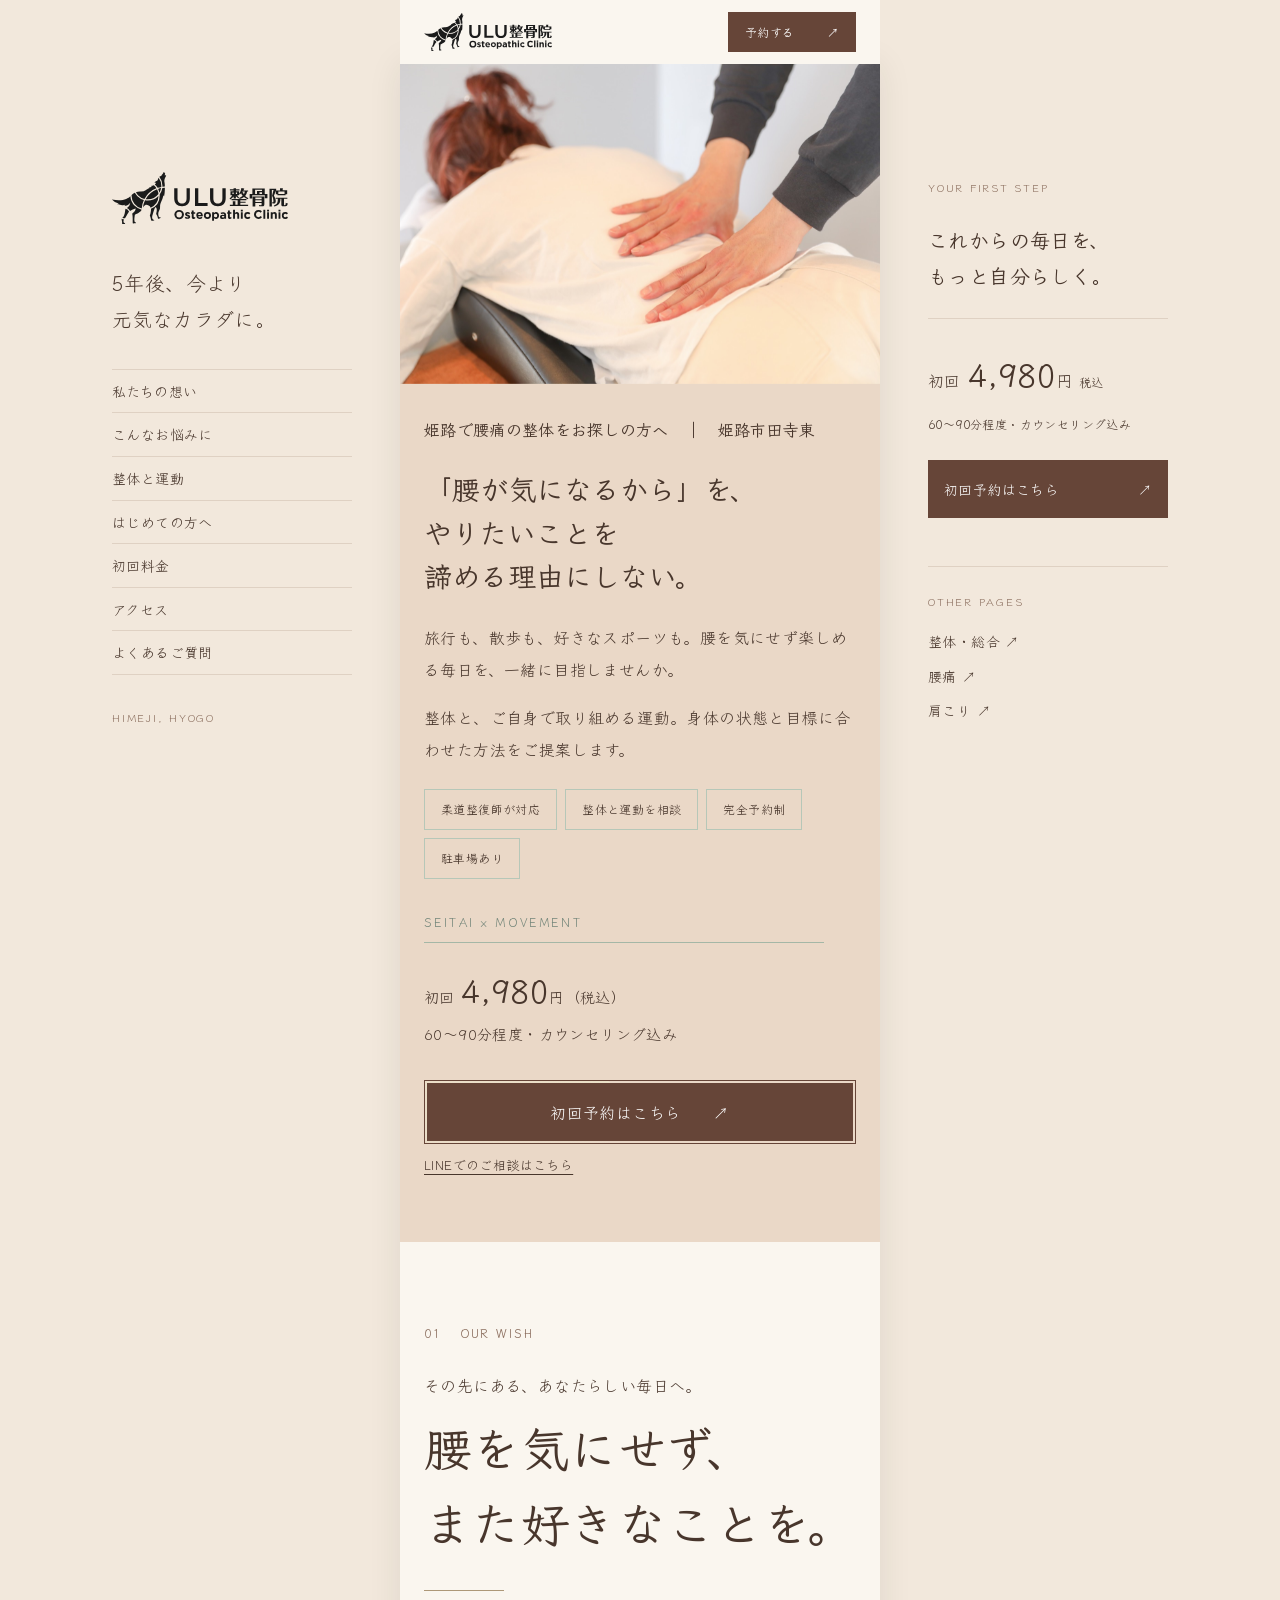
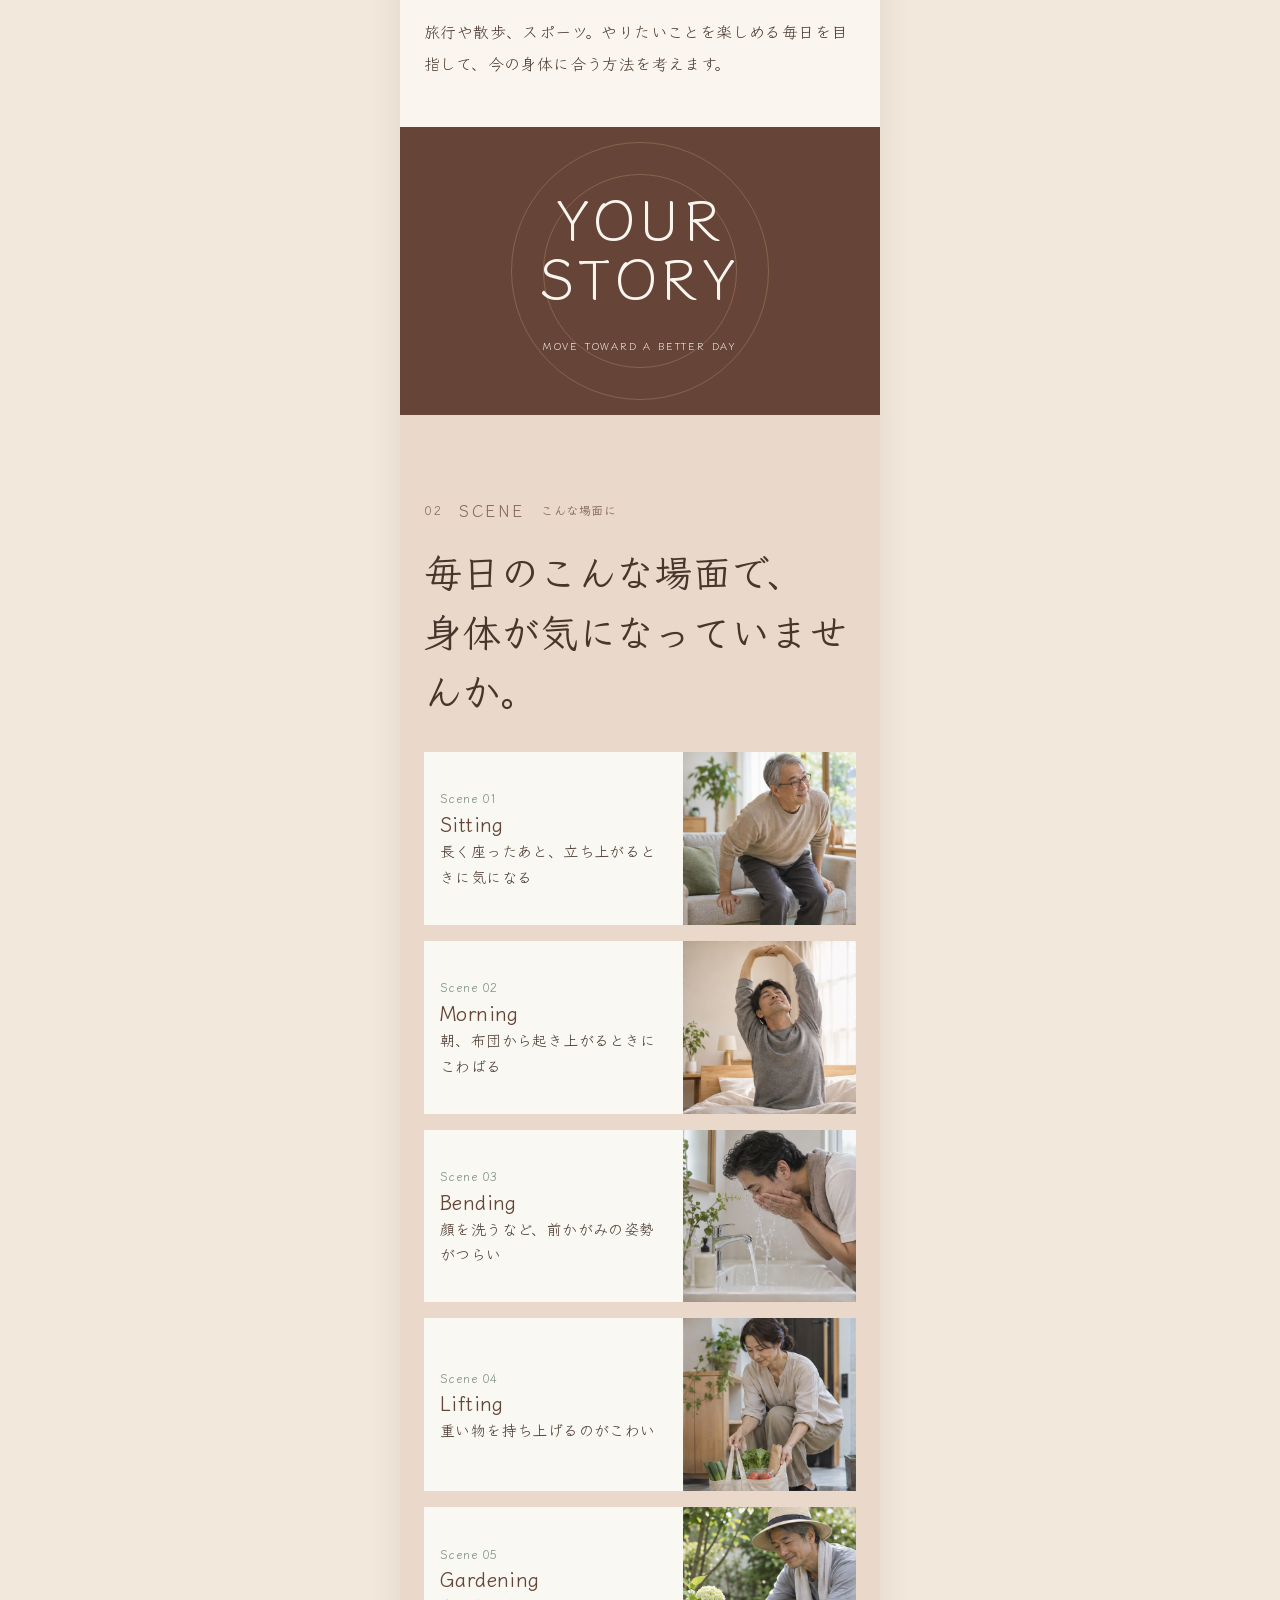
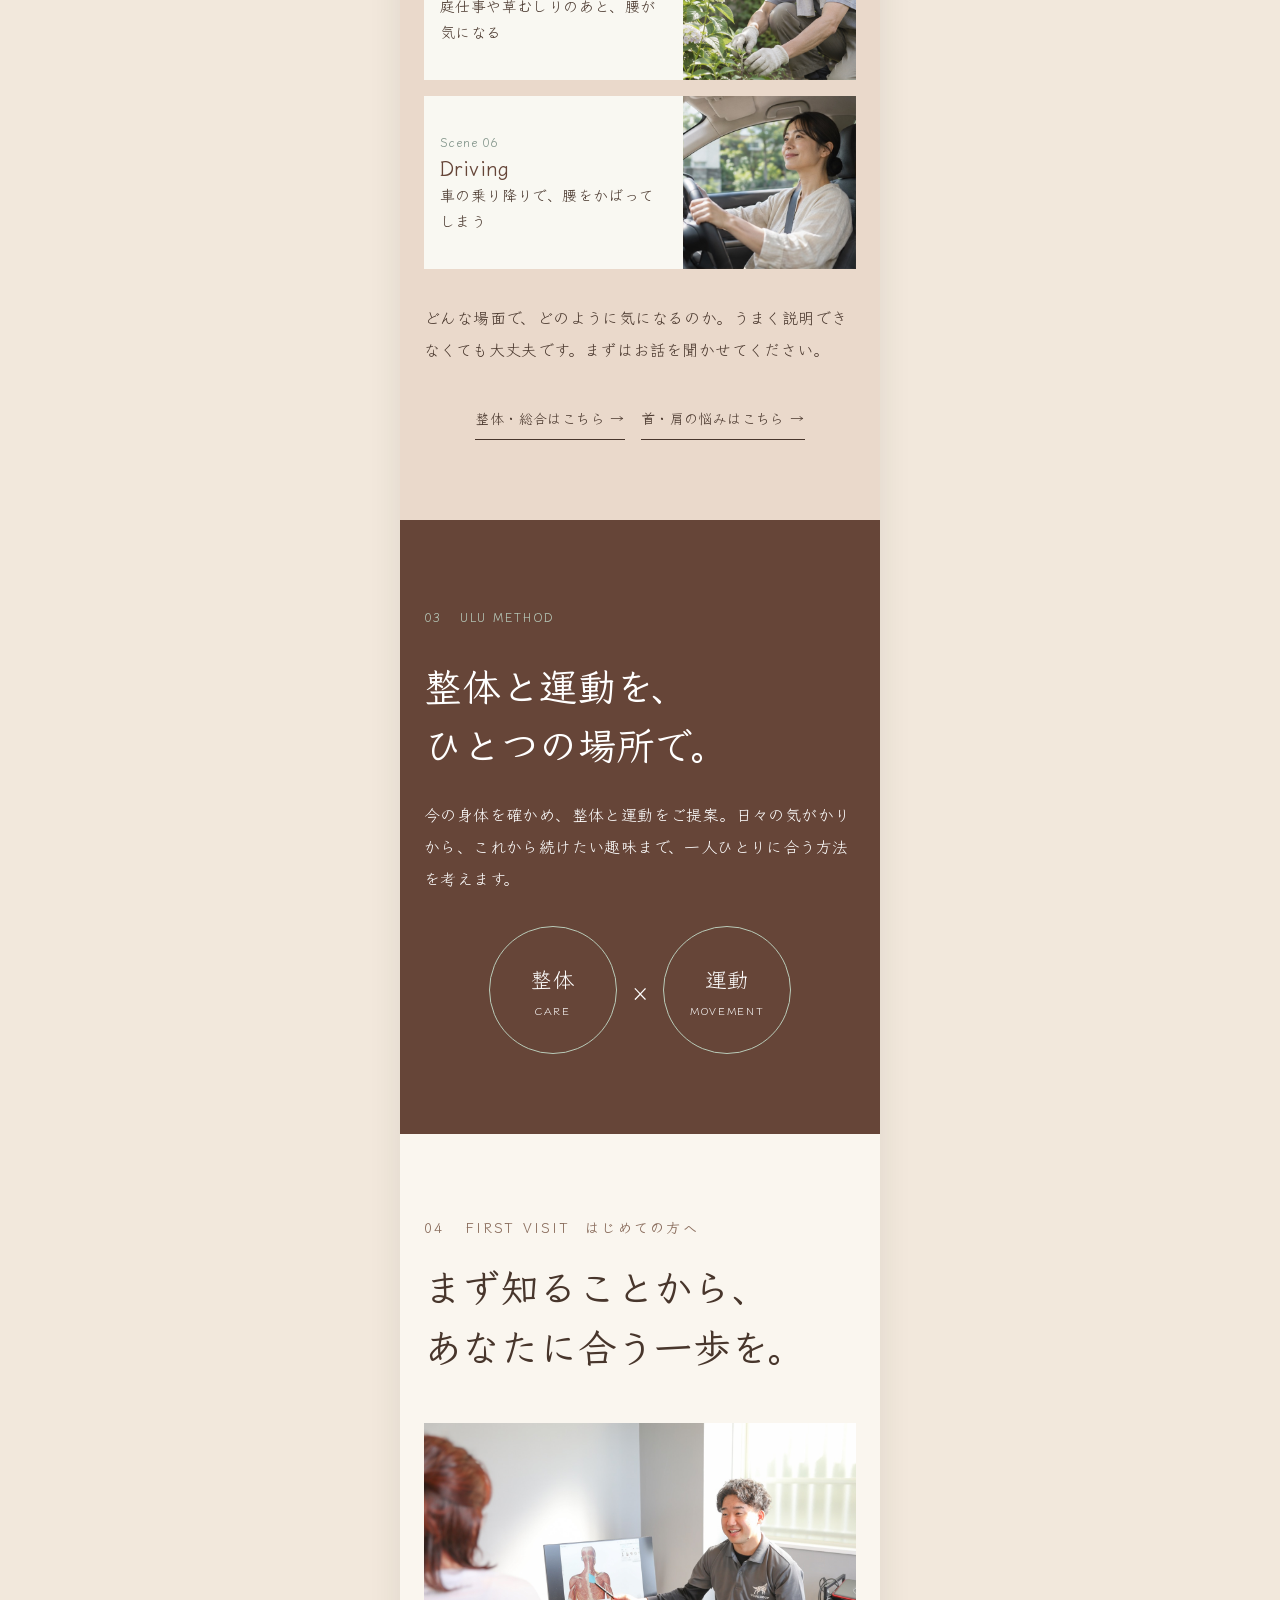
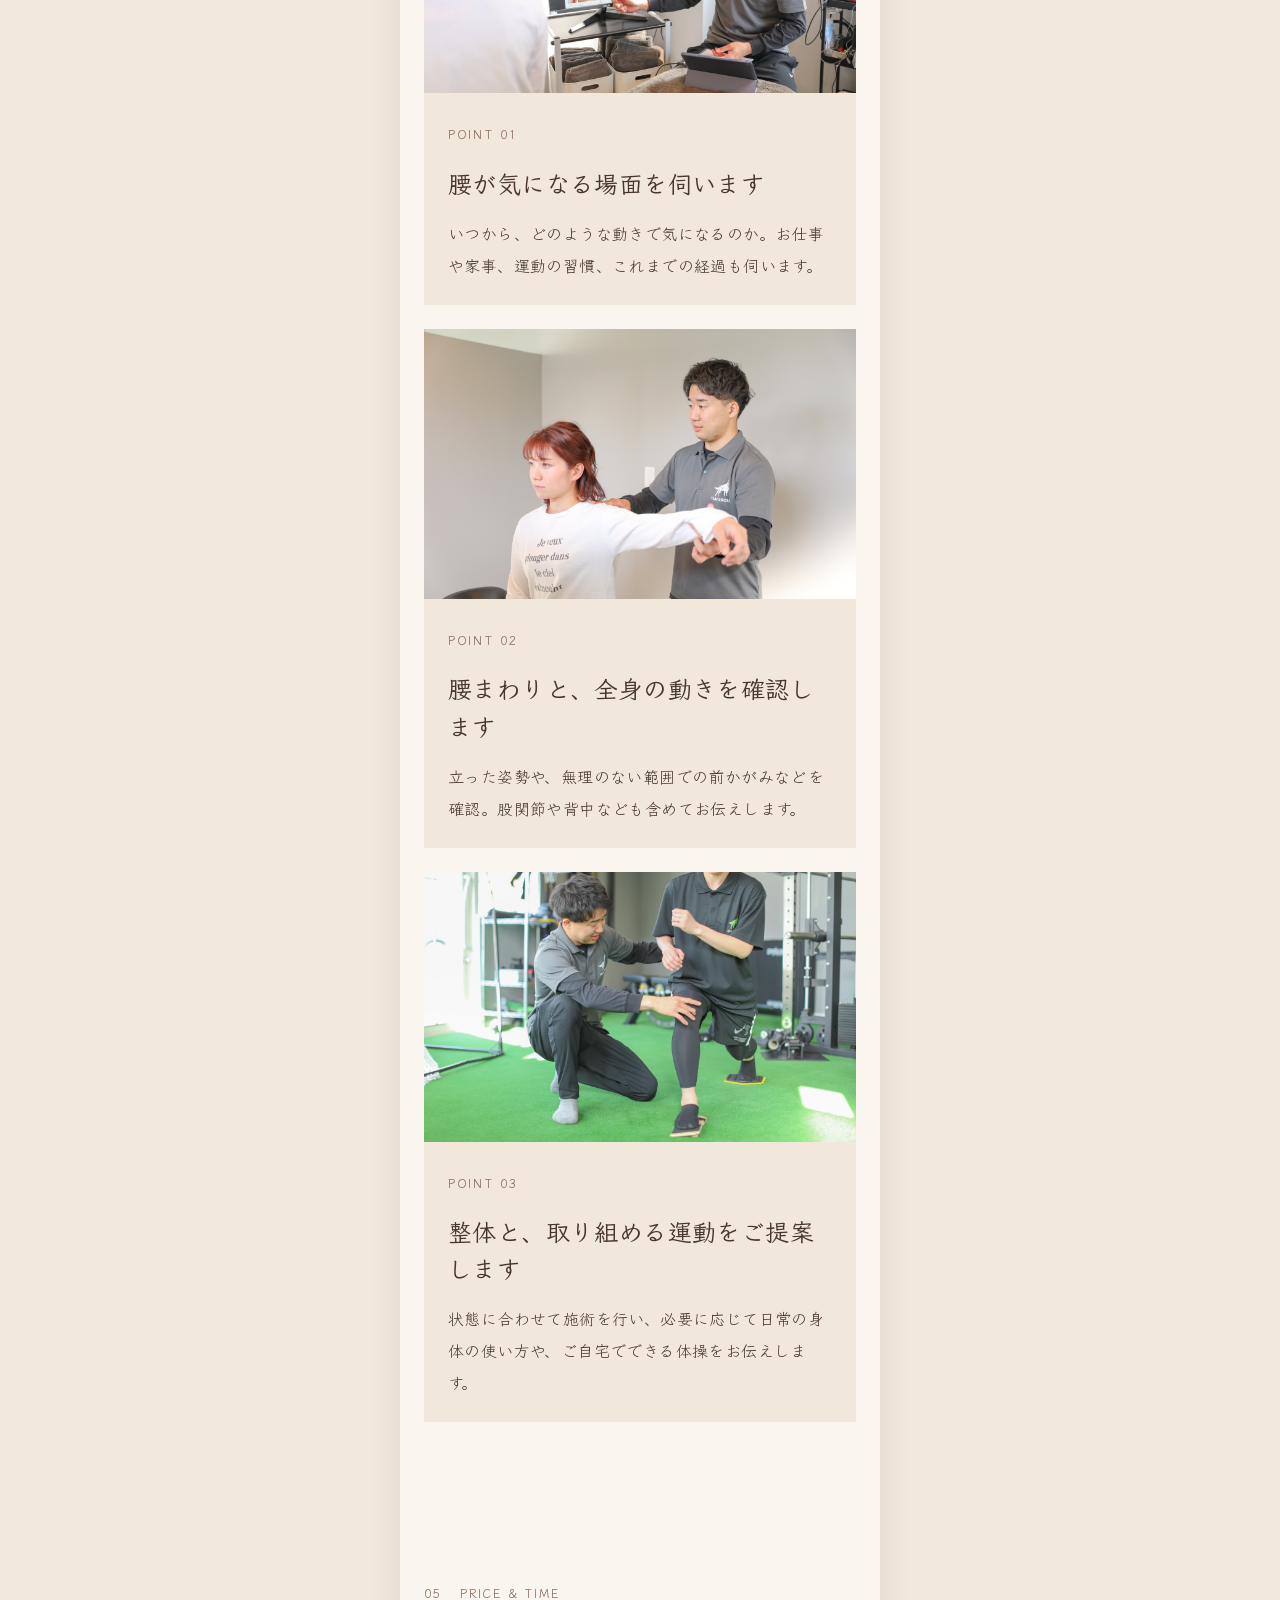
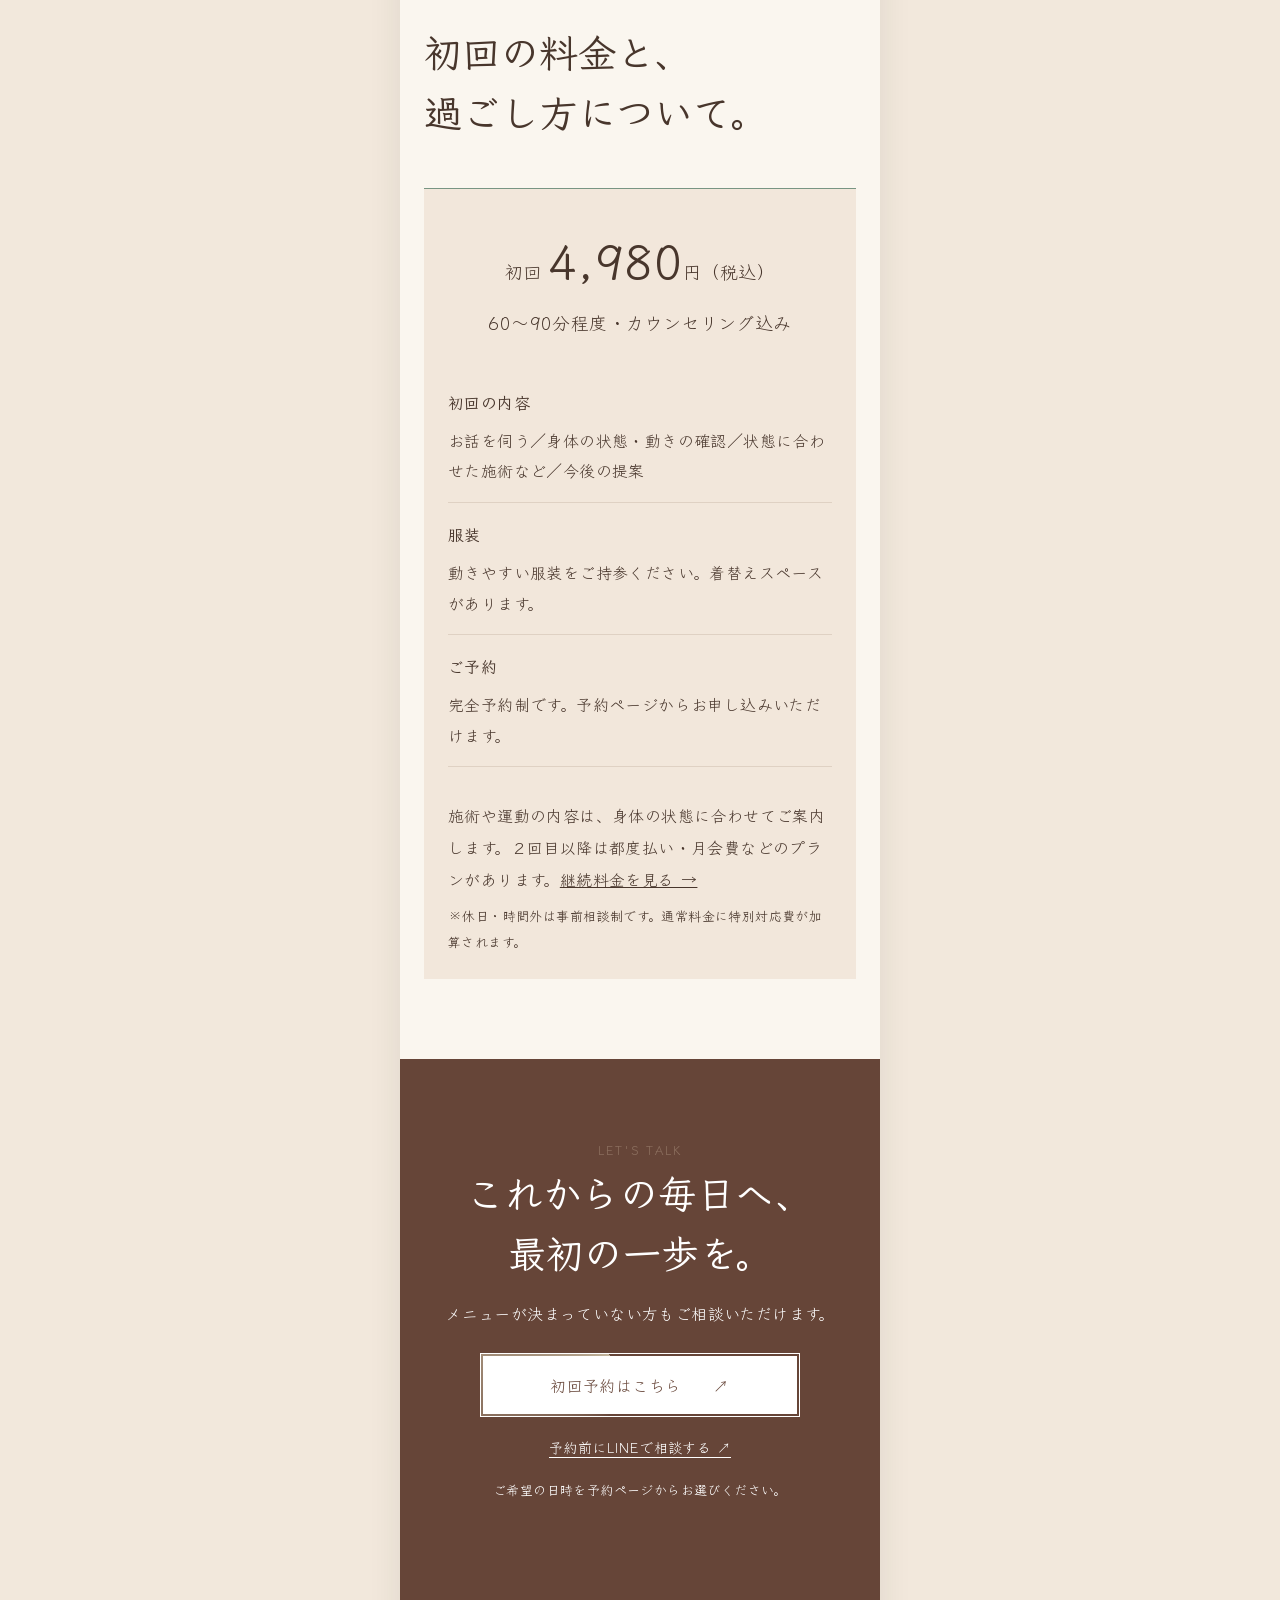
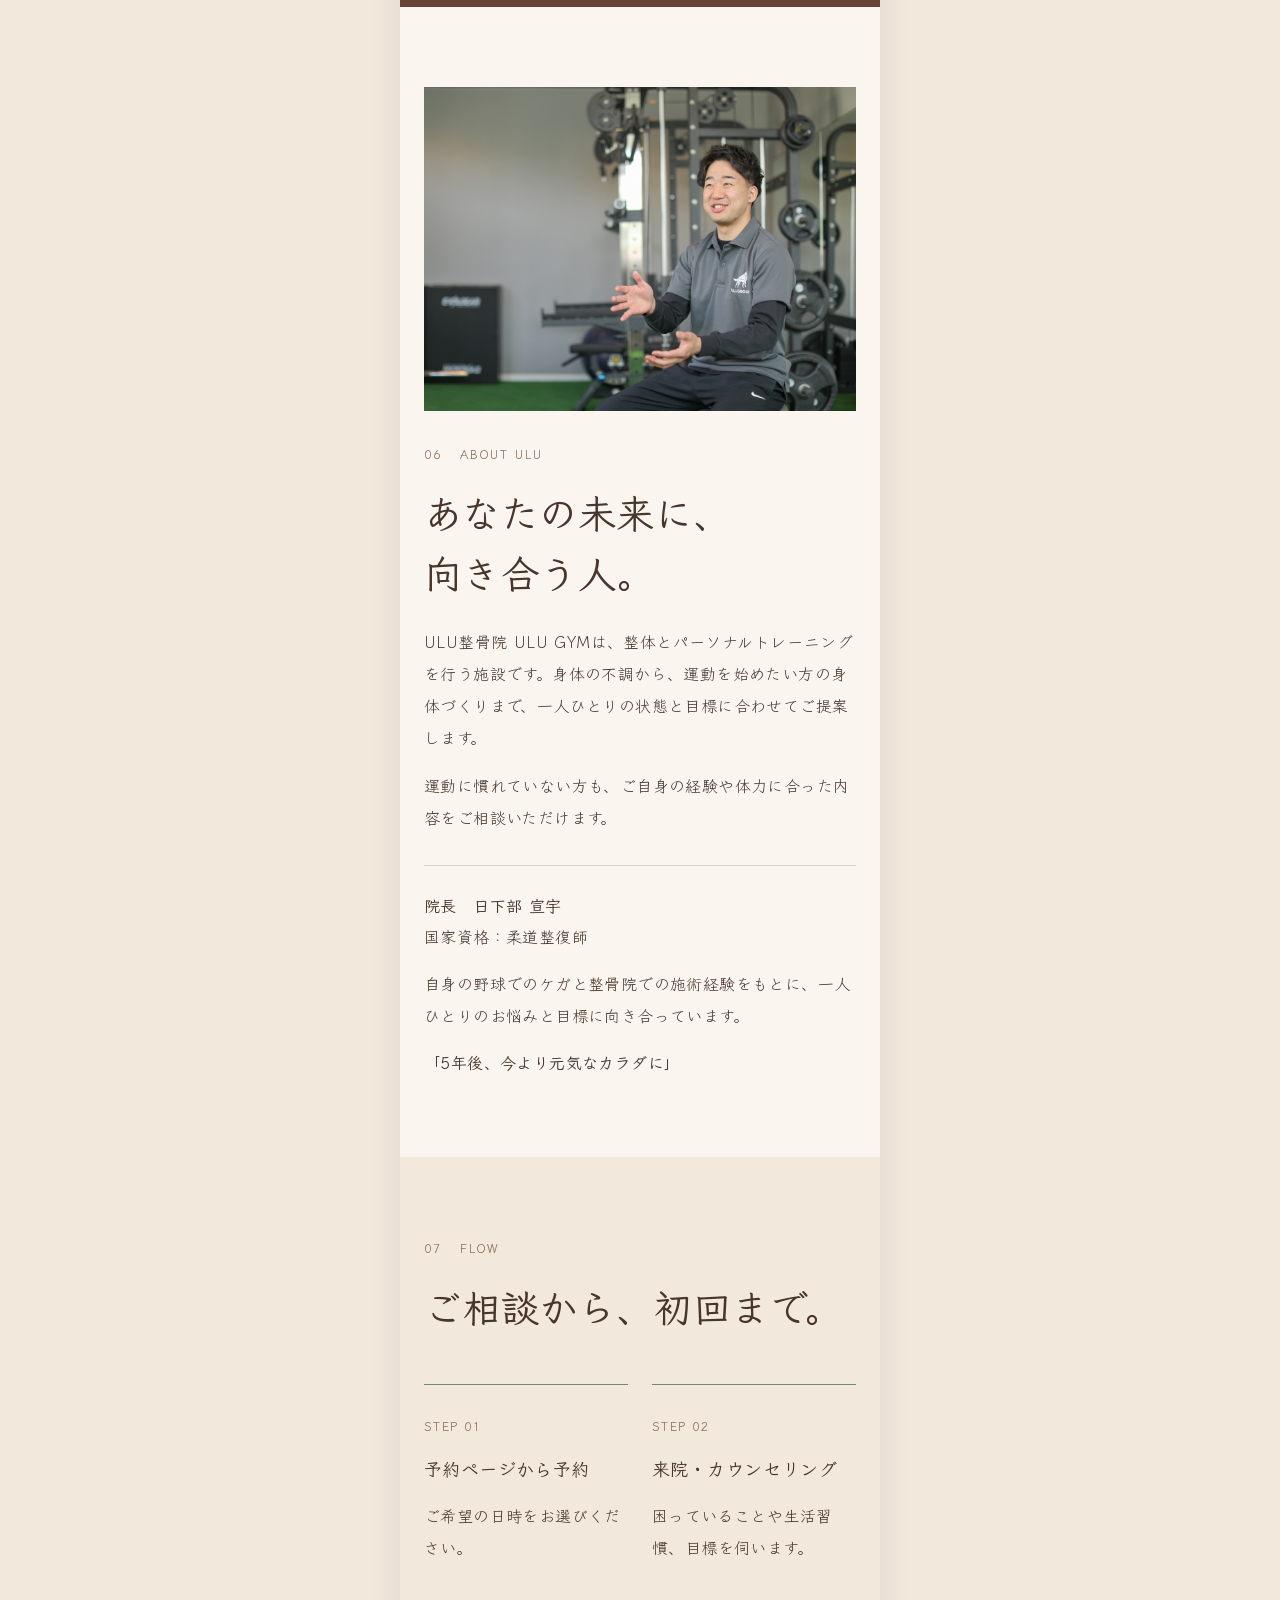
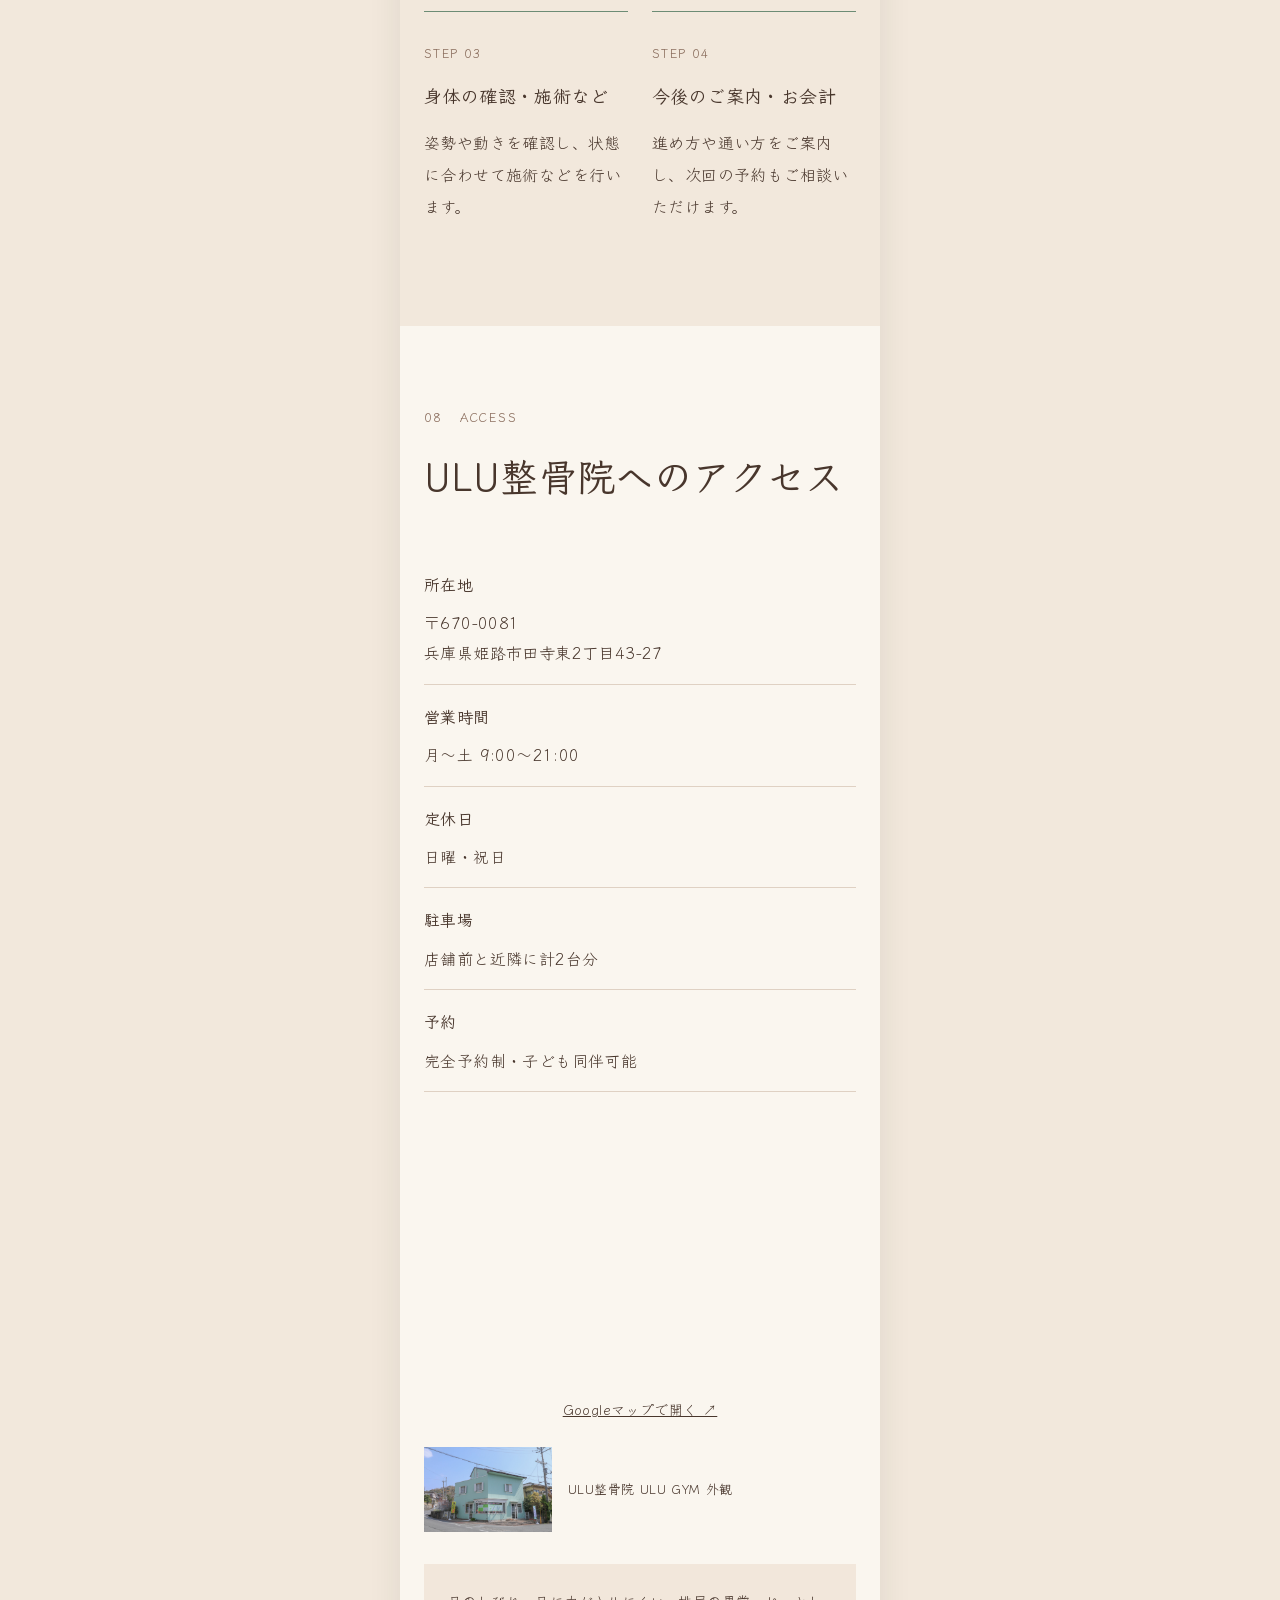
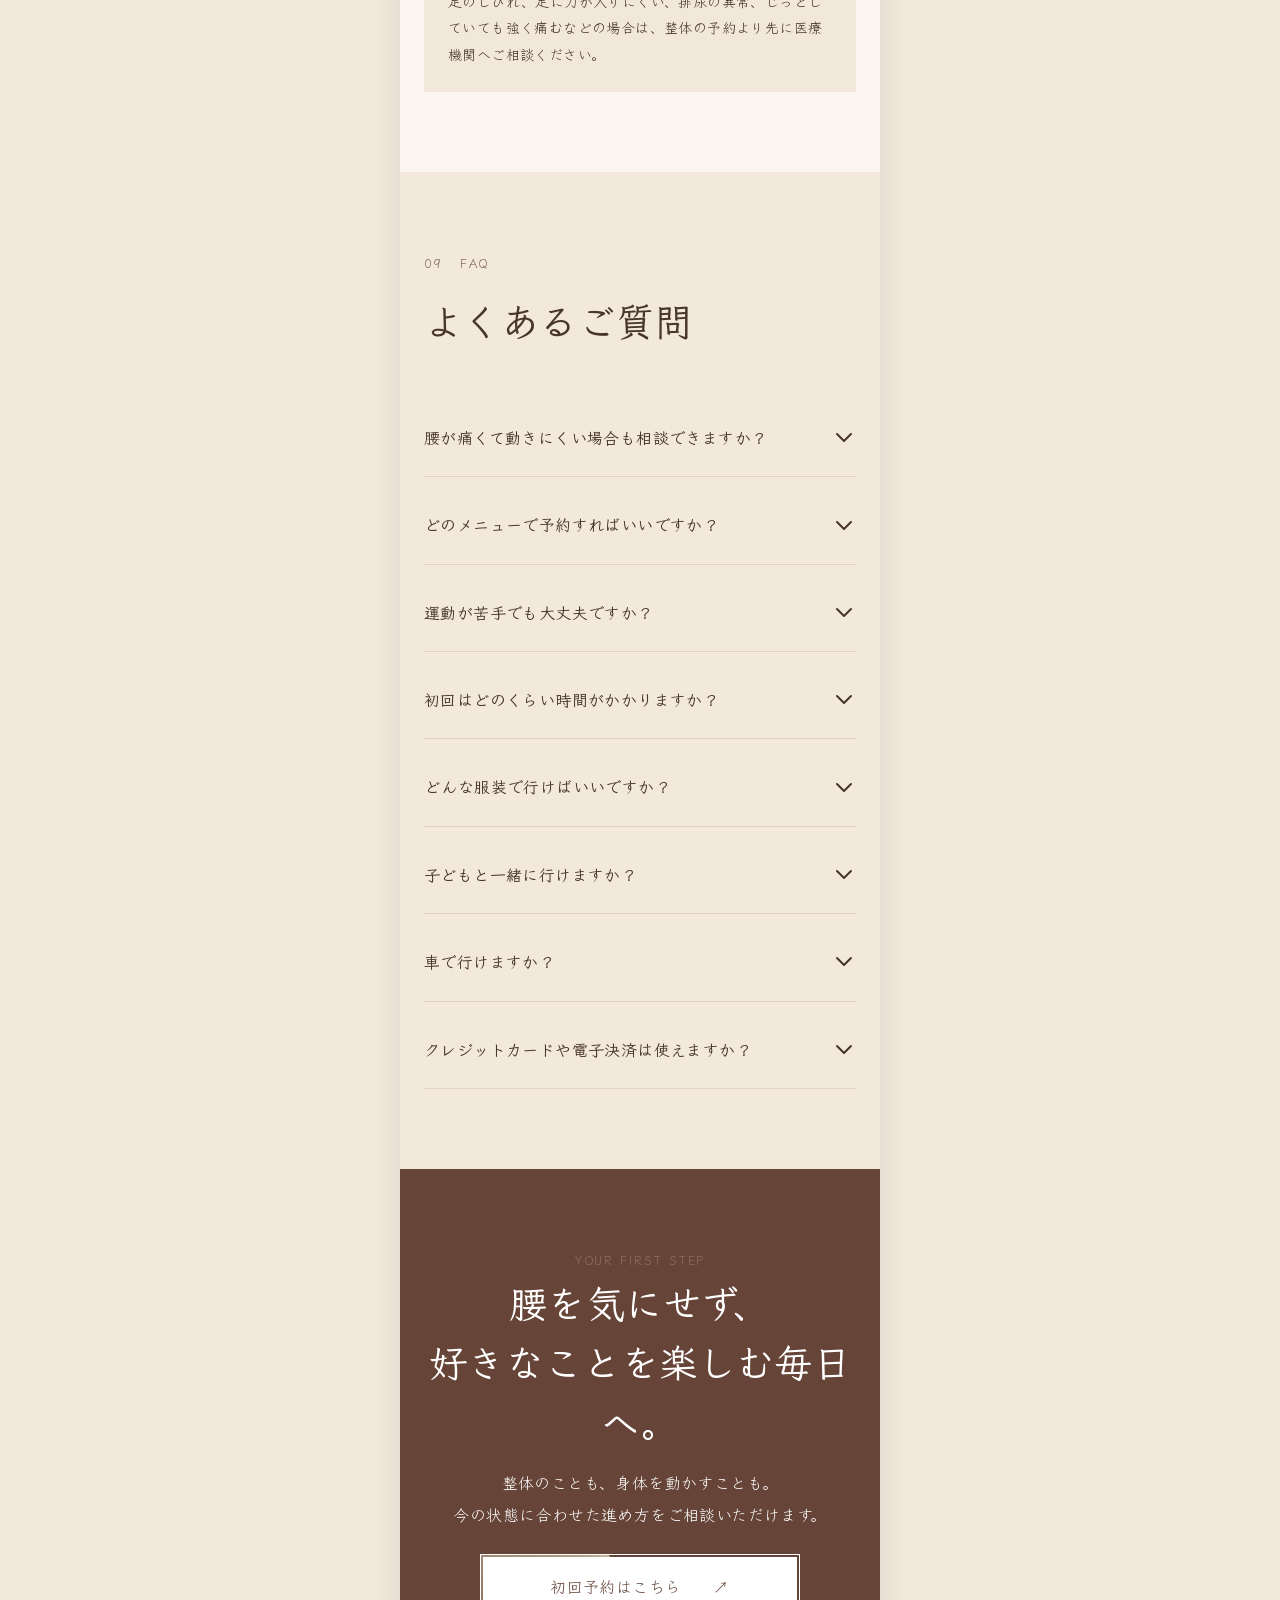
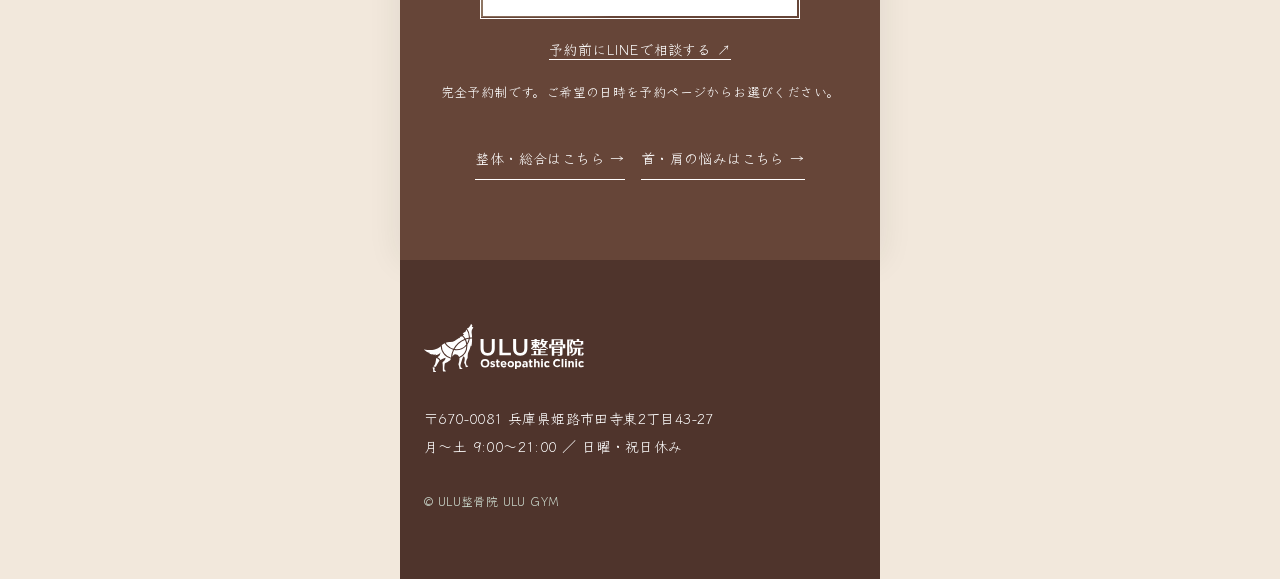
==== back.html @ 6435e036 "Prepare measurement staging" ====
<!doctype html><html lang="ja"><head><meta charset="utf-8"><meta name="viewport" content="width=device-width,initial-scale=1"><meta name="description" content="姫路で腰痛の整体をお探しの方へ。ULU整骨院は身体の状態を確認し、整体と運動で好きなことを楽しめる毎日を目指します。"><title>姫路で腰痛の整体をお探しの方へ｜ULU整骨院</title><link rel="stylesheet" href="style.css?v=11"><script defer src="motion.js?v=1"></script><script>(function(w,d,s,l,i){w[l]=w[l]||[];w[l].push({'gtm.start':new Date().getTime(),event:'gtm.js'});var f=d.getElementsByTagName(s)[0],j=d.createElement(s),dl=l!='dataLayer'?'&l='+l:'';j.async=true;j.src='https://www.googletagmanager.com/gtm.js?id='+i+dl;f.parentNode.insertBefore(j,f);})(window,document,'script','dataLayer','GTM-WN6FW2GV');</script><script defer src="tracking.js?v=1"></script></head><body data-theme="back"><noscript><iframe src="https://www.googletagmanager.com/ns.html?id=GTM-WN6FW2GV" height="0" width="0" style="display:none;visibility:hidden" title="Google Tag Manager"></iframe></noscript><header><a class="logo" href="index.html" aria-label="ULU整骨院 トップ"><img src="assets/ulu-clinic-logo-black.svg" alt="" width="136" height="40"></a><span>姫路市田寺東・完全予約制</span><a class="head-cta" href="https://appointment-system.net/book?src=lp_youtu">予約する <b>↗</b></a></header><main id="app"><section id="top" class="hero"><div class="wrap hero-grid"><div class="hero-copy"><div class="eyebrow">姫路で腰痛の整体をお探しの方へ　｜　姫路市田寺東</div><h1>「腰が気になるから」を、<br>やりたいことを<br>諦める理由にしない。</h1><p>旅行も、散歩も、好きなスポーツも。腰を気にせず楽しめる毎日を、一緒に目指しませんか。</p><p>整体と、ご自身で取り組める運動。身体の状態と目標に合わせた方法をご提案します。</p><div class="tags"><span>柔道整復師が対応</span><span>整体と運動を相談</span><span>完全予約制</span><span>駐車場あり</span></div><div class="hero-kicker">SEITAI <span>×</span> MOVEMENT</div><div class="price-inline">初回 <strong>4,980</strong>円（税込）<br>60〜90分程度・カウンセリング込み</div><a class="button shimmer-button" href="https://appointment-system.net/book?src=lp_youtu"><span class="shimmer-spark" aria-hidden="true"><span class="shimmer-spin"></span></span><span class="shimmer-label">初回予約はこちら <span>↗</span></span></a><p class="note"><a href="https://lin.ee/pum599o">LINEでのご相談はこちら</a></p></div><div class="hero-photo"><img src="assets/back-care.jpg" alt="腰まわりの施術風景"></div></div></section><section id="vision" class="story-intro"><div class="wrap story-wrap"><div class="story-content"><div class="story-label">01 &nbsp; OUR WISH</div><p class="story-overline">その先にある、あなたらしい毎日へ。</p><h2>腰を気にせず、<br>また好きなことを。</h2><div class="story-line"></div><p>旅行や散歩、スポーツ。やりたいことを楽しめる毎日を目指して、今の身体に合う方法を考えます。</p></div><div class="story-image" aria-hidden="true"><span>YOUR<br>STORY</span><small>MOVE TOWARD A BETTER DAY</small></div></div></section><section id="scenes" class="section scene-section"><div class="wrap"><div class="section-head"><div class="en scene-heading"><small>02</small> SCENE <span>こんな場面に</span></div><h2>毎日のこんな場面で、<br>身体が気になっていませんか。</h2></div><div class="scenes"><div class="scene"><div class="scene-copy"><b>Scene 01</b><span class="scene-name">Sitting</span><p>長く座ったあと、立ち上がるときに気になる</p></div><div class="scene-photo" aria-hidden="true" style="background-image:url(assets/life-scenes.jpg);background-position:100% 0%"></div></div><div class="scene"><div class="scene-copy"><b>Scene 02</b><span class="scene-name">Morning</span><p>朝、布団から起き上がるときにこわばる</p></div><div class="scene-photo" aria-hidden="true" style="background-image:url(assets/life-scenes.jpg);background-position:50% 100%"></div></div><div class="scene"><div class="scene-copy"><b>Scene 03</b><span class="scene-name">Bending</span><p>顔を洗うなど、前かがみの姿勢がつらい</p></div><div class="scene-photo" aria-hidden="true" style="background-image:url(assets/scene-grid-a.png);background-position:0% 0%"></div></div><div class="scene"><div class="scene-copy"><b>Scene 04</b><span class="scene-name">Lifting</span><p>重い物を持ち上げるのがこわい</p></div><div class="scene-photo" aria-hidden="true" style="background-image:url(assets/scene-grid-a.png);background-position:50% 0%"></div></div><div class="scene"><div class="scene-copy"><b>Scene 05</b><span class="scene-name">Gardening</span><p>庭仕事や草むしりのあと、腰が気になる</p></div><div class="scene-photo" aria-hidden="true" style="background-image:url(assets/scene-grid-a.png);background-position:100% 0%"></div></div><div class="scene"><div class="scene-copy"><b>Scene 06</b><span class="scene-name">Driving</span><p>車の乗り降りで、腰をかばってしまう</p></div><div class="scene-photo" aria-hidden="true" style="background-image:url(assets/life-scenes.jpg);background-position:50% 0%"></div></div></div><p class="after">どんな場面で、どのように気になるのか。うまく説明できなくても大丈夫です。まずはお話を聞かせてください。</p><div class="links"><a href="index.html">整体・総合はこちら →</a><a href="shoulder.html">首・肩の悩みはこちら →</a></div></div></section><section id="method" class="feature-section"><div class="wrap feature-wrap"><div><span class="feature-label">03 &nbsp; ULU METHOD</span><h2>整体と運動を、<br>ひとつの場所で。</h2><p>今の身体を確かめ、整体と運動をご提案。日々の気がかりから、これから続けたい趣味まで、一人ひとりに合う方法を考えます。</p></div><div class="feature-pair"><span>整体<small>CARE</small></span><b>×</b><span>運動<small>MOVEMENT</small></span></div></div></section><section id="first-visit" class="section soft first-section"><div class="wrap"><div class="section-head"><div class="en point-heading">04 &nbsp; FIRST VISIT <span>はじめての方へ</span></div><h2>まず知ることから、<br>あなたに合う一歩を。</h2></div><div class="points"><div class="point"><img src="assets/consultation.jpg" alt="身体についてお話を伺う様子" loading="lazy"><div class="point-copy"><strong>POINT 01</strong><h3>腰が気になる場面を伺います</h3><p>いつから、どのような動きで気になるのか。お仕事や家事、運動の習慣、これまでの経過も伺います。</p></div></div><div class="point"><img src="assets/shoulder-check.jpg" alt="身体の動きを確認する様子" loading="lazy"><div class="point-copy"><strong>POINT 02</strong><h3>腰まわりと、全身の動きを確認します</h3><p>立った姿勢や、無理のない範囲での前かがみなどを確認。股関節や背中なども含めてお伝えします。</p></div></div><div class="point"><img src="assets/movement.jpg" alt="身体の動かし方を確認する様子" loading="lazy"><div class="point-copy"><strong>POINT 03</strong><h3>整体と、取り組める運動をご提案します</h3><p>状態に合わせて施術を行い、必要に応じて日常の身体の使い方や、ご自宅でできる体操をお伝えします。</p></div></div></div></div></section><section id="price" class="section"><div class="wrap"><div class="section-head"><div class="en">05 &nbsp; PRICE & TIME</div><h2>初回の料金と、<br>過ごし方について。</h2></div><div class="pricebox"><div class="price-number">初回 <strong>4,980</strong>円（税込）<br><span>60〜90分程度・カウンセリング込み</span></div><dl><div><dt>初回の内容</dt><dd>お話を伺う／身体の状態・動きの確認／状態に合わせた施術など／今後の提案</dd></div><div><dt>服装</dt><dd>動きやすい服装をご持参ください。着替えスペースがあります。</dd></div><div><dt>ご予約</dt><dd>完全予約制です。予約ページからお申し込みいただけます。</dd></div></dl><p>施術や運動の内容は、身体の状態に合わせてご案内します。２回目以降は都度払い・月会費などのプランがあります。<a href="https://ulu-gym-seikotsu.com/introduce/price/">継続料金を見る →</a></p><p class="note">※休日・時間外は事前相談制です。通常料金に特別対応費が加算されます。</p></div></div></section><section class="cta"><div class="en">LET'S TALK</div><h2>これからの毎日へ、<br>最初の一歩を。</h2><p>メニューが決まっていない方もご相談いただけます。</p><a class="button shimmer-button" href="https://appointment-system.net/book?src=lp_youtu"><span class="shimmer-spark" aria-hidden="true"><span class="shimmer-spin"></span></span><span class="shimmer-label">初回予約はこちら <span>↗</span></span></a><p class="line-consult"><a href="https://lin.ee/pum599o">予約前にLINEで相談する ↗</a></p><p class="note">ご希望の日時を予約ページからお選びください。</p></section><section class="section"><div class="wrap about"><img src="assets/director.jpg" alt="ULU整骨院 院長の紹介" loading="lazy"><div><div class="en">06 &nbsp; ABOUT ULU</div><h2>あなたの未来に、<br>向き合う人。</h2><p>ULU整骨院 ULU GYMは、整体とパーソナルトレーニングを行う施設です。身体の不調から、運動を始めたい方の身体づくりまで、一人ひとりの状態と目標に合わせてご提案します。</p><p>運動に慣れていない方も、ご自身の経験や体力に合った内容をご相談いただけます。</p><div class="name"><b>院長　日下部 宣宇</b><br>国家資格：柔道整復師<p>自身の野球でのケガと整骨院での施術経験をもとに、一人ひとりのお悩みと目標に向き合っています。</p><b>「5年後、今より元気なカラダに」</b></div></div></div></section><section class="section soft"><div class="wrap"><div class="section-head"><div class="en">07 &nbsp; FLOW</div><h2>ご相談から、初回まで。</h2></div><div class="steps"><div class="step"><b>STEP 01</b><h3>予約ページから予約</h3><p>ご希望の日時をお選びください。</p></div><div class="step"><b>STEP 02</b><h3>来院・カウンセリング</h3><p>困っていることや生活習慣、目標を伺います。</p></div><div class="step"><b>STEP 03</b><h3>身体の確認・施術など</h3><p>姿勢や動きを確認し、状態に合わせて施術などを行います。</p></div><div class="step"><b>STEP 04</b><h3>今後のご案内・お会計</h3><p>進め方や通い方をご案内し、次回の予約もご相談いただけます。</p></div></div></div></section><section id="access" class="section"><div class="wrap"><div class="section-head"><div class="en">08 &nbsp; ACCESS</div><h2>ULU整骨院へのアクセス</h2></div><div class="access"><div><dl><div><dt>所在地</dt><dd>〒670-0081<br>兵庫県姫路市田寺東2丁目43-27</dd></div><div><dt>営業時間</dt><dd>月〜土 9:00〜21:00</dd></div><div><dt>定休日</dt><dd>日曜・祝日</dd></div><div><dt>駐車場</dt><dd>店舗前と近隣に計2台分</dd></div><div><dt>予約</dt><dd>完全予約制・子ども同伴可能</dd></div></dl></div><div><iframe class="map" title="ULU整骨院の地図" loading="lazy" src="https://maps.google.com/maps?q=%E5%85%B5%E5%BA%AB%E7%9C%8C%E5%A7%AB%E8%B7%AF%E5%B8%82%E7%94%B0%E5%AF%BA%E6%9D%B12%E4%B8%81%E7%9B%AE43-27&output=embed"></iframe><a class="map-link" href="https://www.google.com/maps/search/?api=1&amp;query=34.8591765%2C134.6760666">Googleマップで開く ↗</a></div></div><div class="access-photo"><img src="assets/clinic.jpg" alt="ULU整骨院 ULU GYMの外観" loading="lazy"><span>ULU整骨院 ULU GYM 外観</span></div><div class="warning">足のしびれ、足に力が入りにくい、排尿の異常、じっとしていても強く痛むなどの場合は、整体の予約より先に医療機関へご相談ください。</div></div></section><section id="faq" class="section soft"><div class="wrap"><div class="section-head"><div class="en">09 &nbsp; FAQ</div><h2>よくあるご質問</h2></div><div class="faq"><details class="group"><summary><span>腰が痛くて動きにくい場合も相談できますか？</span><svg aria-hidden="true" xmlns="http://www.w3.org/2000/svg" fill="none" viewBox="0 0 24 24" stroke="currentColor"><path stroke-linecap="round" stroke-linejoin="round" stroke-width="2" d="M19 9l-7 7-7-7" /></svg></summary><div class="answer"><p>まずはLINEで現在の様子をお知らせください。状態によっては、先に医療機関での確認をご案内する場合があります。</p></div></details><details class="group"><summary><span>どのメニューで予約すればいいですか？</span><svg aria-hidden="true" xmlns="http://www.w3.org/2000/svg" fill="none" viewBox="0 0 24 24" stroke="currentColor"><path stroke-linecap="round" stroke-linejoin="round" stroke-width="2" d="M19 9l-7 7-7-7" /></svg></summary><div class="answer"><p>迷う場合は、<a href="https://lin.ee/pum599o">LINEでお悩みやご希望をお知らせください</a>。身体の状態と目的を伺い、合う内容をご提案します。</p></div></details><details class="group"><summary><span>運動が苦手でも大丈夫ですか？</span><svg aria-hidden="true" xmlns="http://www.w3.org/2000/svg" fill="none" viewBox="0 0 24 24" stroke="currentColor"><path stroke-linecap="round" stroke-linejoin="round" stroke-width="2" d="M19 9l-7 7-7-7" /></svg></summary><div class="answer"><p>運動経験や体力、身体の状態に合わせた内容をご提案します。運動に慣れていない方もご相談ください。</p></div></details><details class="group"><summary><span>初回はどのくらい時間がかかりますか？</span><svg aria-hidden="true" xmlns="http://www.w3.org/2000/svg" fill="none" viewBox="0 0 24 24" stroke="currentColor"><path stroke-linecap="round" stroke-linejoin="round" stroke-width="2" d="M19 9l-7 7-7-7" /></svg></summary><div class="answer"><p>カウンセリングを含めて60〜90分程度です。時間に余裕をもってお越しください。</p></div></details><details class="group"><summary><span>どんな服装で行けばいいですか？</span><svg aria-hidden="true" xmlns="http://www.w3.org/2000/svg" fill="none" viewBox="0 0 24 24" stroke="currentColor"><path stroke-linecap="round" stroke-linejoin="round" stroke-width="2" d="M19 9l-7 7-7-7" /></svg></summary><div class="answer"><p>Tシャツやジャージなど、動きやすい服装をご持参ください。着替えスペースがあります。</p></div></details><details class="group"><summary><span>子どもと一緒に行けますか？</span><svg aria-hidden="true" xmlns="http://www.w3.org/2000/svg" fill="none" viewBox="0 0 24 24" stroke="currentColor"><path stroke-linecap="round" stroke-linejoin="round" stroke-width="2" d="M19 9l-7 7-7-7" /></svg></summary><div class="answer"><p>はい。子ども同伴でお越しいただけます。ご予約時にお知らせください。</p></div></details><details class="group"><summary><span>車で行けますか？</span><svg aria-hidden="true" xmlns="http://www.w3.org/2000/svg" fill="none" viewBox="0 0 24 24" stroke="currentColor"><path stroke-linecap="round" stroke-linejoin="round" stroke-width="2" d="M19 9l-7 7-7-7" /></svg></summary><div class="answer"><p>はい。店舗前と近隣に、計2台分の駐車場があります。</p></div></details><details class="group"><summary><span>クレジットカードや電子決済は使えますか？</span><svg aria-hidden="true" xmlns="http://www.w3.org/2000/svg" fill="none" viewBox="0 0 24 24" stroke="currentColor"><path stroke-linecap="round" stroke-linejoin="round" stroke-width="2" d="M19 9l-7 7-7-7" /></svg></summary><div class="answer"><p>はい。クレジットカード・電子決済に対応しています。</p></div></details></div></div></section><section class="cta"><div class="en">YOUR FIRST STEP</div><h2>腰を気にせず、<br>好きなことを楽しむ毎日へ。</h2><p>整体のことも、身体を動かすことも。<br>今の状態に合わせた進め方をご相談いただけます。</p><a class="button shimmer-button" href="https://appointment-system.net/book?src=lp_youtu"><span class="shimmer-spark" aria-hidden="true"><span class="shimmer-spin"></span></span><span class="shimmer-label">初回予約はこちら <span>↗</span></span></a><p class="line-consult"><a href="https://lin.ee/pum599o">予約前にLINEで相談する ↗</a></p><p class="note">完全予約制です。ご希望の日時を予約ページからお選びください。</p><div class="links"><a href="index.html">整体・総合はこちら →</a><a href="shoulder.html">首・肩の悩みはこちら →</a></div></section></main><footer><div class="wrap"><a class="logo" href="index.html" aria-label="ULU整骨院 トップ"><img src="assets/ulu-clinic-logo-white.svg" alt="" width="160" height="48"></a><p>〒670-0081 兵庫県姫路市田寺東2丁目43-27<br>月〜土 9:00〜21:00 ／ 日曜・祝日休み</p><small>© ULU整骨院 ULU GYM</small></div></footer><aside class="mobile-booking" aria-label="初回予約"><div><span>初回</span><strong>4,980円</strong><small>（税込）</small></div><a href="https://appointment-system.net/book?src=lp_youtu">予約する <span aria-hidden="true">↗</span></a></aside><aside class="desktop-left" aria-label="ページ内のご案内"><div class="rail-inner"><a class="rail-brand" href="#top" aria-label="ページの先頭へ"><img src="assets/ulu-clinic-logo-black.svg" alt="ULU整骨院" width="176" height="56"></a><p class="rail-intro">5年後、今より<br>元気なカラダに。</p><nav aria-label="ページ内メニュー"><a href="#vision">私たちの想い</a><a href="#scenes">こんなお悩みに</a><a href="#method">整体と運動</a><a href="#first-visit">はじめての方へ</a><a href="#price">初回料金</a><a href="#access">アクセス</a><a href="#faq">よくあるご質問</a></nav><span class="rail-location">HIMEJI, HYOGO</span></div></aside><aside class="desktop-right" aria-label="ご予約と関連ページ"><div class="rail-inner"><p class="rail-label">YOUR FIRST STEP</p><p class="rail-heading">これからの毎日を、<br>もっと自分らしく。</p><div class="rail-price">初回 <strong>4,980</strong>円 <small>税込</small></div><p class="rail-note">60〜90分程度・カウンセリング込み</p><a class="rail-book" href="https://appointment-system.net/book?src=lp_youtu">初回予約はこちら <span aria-hidden="true">↗</span></a><div class="rail-links"><span>OTHER PAGES</span><a href="index.html">整体・総合 ↗</a><a href="back.html">腰痛 ↗</a><a href="shoulder.html">肩こり ↗</a></div></div></aside></body></html>
---- style.css ----
@font-face{font-family:'Klee Subset';src:url('assets/fonts/KleeOne-Regular-subset.ttf') format('truetype');font-style:normal;font-weight:400;font-display:swap}
@font-face{font-family:'Klee Subset';src:url('assets/fonts/KleeOne-SemiBold-subset.ttf') format('truetype');font-style:normal;font-weight:600;font-display:swap}
@font-face{font-family:'Klee One';src:url('assets/fonts/KleeOne-Regular.ttf') format('truetype');font-style:normal;font-weight:400;font-display:swap}
@font-face{font-family:'Klee One';src:url('assets/fonts/KleeOne-SemiBold.ttf') format('truetype');font-style:normal;font-weight:600;font-display:swap}
:root{--ink:#253b32;--green:#335f4d;--deep:#1f4436;--muted:#64796b;--paper:#f8f7f1;--cream:#f1efe6;--sage:#e3ebe1;--line:#d5ddd2;--s1:8px;--s2:16px;--s3:24px;--s4:32px;--s5:40px;--s6:48px;--s8:64px;--s10:80px;--s12:96px;--s16:128px}
*{box-sizing:border-box}html{scroll-behavior:smooth}body{margin:0;background:var(--paper);color:var(--ink);font-family:'Klee Subset','Klee One',serif;font-size:16px;line-height:1.9;letter-spacing:.025em}a{color:inherit}img{display:block;max-width:100%}h1,h2,h3,p,dl{margin:0}h1,h2,h3{font-weight:600;line-height:1.55}h1{font-size:clamp(32px,4vw,56px)}h2{font-size:clamp(28px,3vw,40px)}h3{font-size:clamp(20px,2vw,24px)}p{line-height:2}header{height:80px;padding:0 var(--s6);display:flex;align-items:center;gap:var(--s4);background:var(--paper);position:relative;z-index:2}header span{margin-left:auto;font-size:13px;color:var(--muted)}.logo{font-family:'Klee Subset','Klee One',serif;font-weight:600;letter-spacing:.15em;font-size:32px;text-decoration:none;color:var(--deep);white-space:nowrap}.logo small{font-size:12px;letter-spacing:.02em}.head-cta,.button{display:inline-flex;align-items:center;justify-content:center;gap:var(--s4);background:var(--deep);color:#fff;text-decoration:none;padding:var(--s2) var(--s4);border:1px solid var(--deep);border-radius:0;transition:background .3s,color .3s,transform .3s}.head-cta{font-size:13px;padding:var(--s1) var(--s3)}.button:hover,.head-cta:hover{background:#fff;color:var(--deep)}.button:focus-visible,a:focus-visible,summary:focus-visible{outline:3px solid #bb9b5b;outline-offset:4px}.wrap{width:min(100% - 64px,1120px);margin-inline:auto}.hero{background:#ebece3;overflow:hidden}.hero-grid{width:100%;display:grid;grid-template-columns:52% 48%;min-height:720px}.hero-copy{padding:var(--s12) var(--s8);align-self:center}.hero-copy h1{margin:var(--s4) 0;letter-spacing:.04em}.hero-copy p{max-width:560px;margin:0 0 var(--s2)}.eyebrow,.en,.story-label,.feature-label{color:var(--muted);font-size:12px;letter-spacing:.16em;font-weight:600}.hero-photo{position:relative;min-height:720px;overflow:hidden}.hero-photo img{position:absolute;width:100%;height:100%;object-fit:cover;object-position:75% center}.tags{display:flex;flex-wrap:wrap;gap:var(--s1);margin:var(--s3) 0}.tags span{border:1px solid #b6c7b8;padding:var(--s1) var(--s2);font-size:12px}.hero-kicker{font-size:12px;letter-spacing:.18em;color:#718478;margin:var(--s4) 0 var(--s1)}.price-inline{border-top:1px solid #a4b7a6;padding:var(--s2) 0;margin:0 0 var(--s2);max-width:400px;font-size:15px}.price-inline strong{font-size:32px}.hero .button{width:min(100%,320px)}.note{font-size:13px!important;margin-top:var(--s1)!important}.section{padding:var(--s16) 0}.soft{background:var(--cream)}.section-head{max-width:720px;margin:0 auto var(--s8);text-align:center}.section-head h2{margin-top:var(--s2)}.section-head .en{color:#789182}.story-intro{background:#f8f7f1}.story-wrap{width:100%;max-width:none;display:grid;grid-template-columns:1fr 1fr}.story-content{padding:var(--s16) var(--s8);align-self:center}.story-overline{margin:var(--s3) 0 var(--s1)}.story-content h2{font-size:clamp(32px,4vw,48px);margin:0 0 var(--s4)}.story-content p:last-child{max-width:440px;margin-top:var(--s3)}.story-line{height:1px;width:80px;background:#ad9878}.story-image{min-height:560px;background:url('assets/life-scenes.jpg') 100% 100%/300% 200% no-repeat}.scene-section{background:#e5ece1}.scene-section .section-head{text-align:left;margin-left:0}.scene-heading{display:flex;align-items:center;gap:var(--s2);font-size:16px}.scene-heading small{font-size:12px}.scene-heading span{font-size:12px;letter-spacing:.05em}.scenes{display:grid;grid-template-columns:repeat(2,1fr);gap:var(--s3)}.scene{display:grid;grid-template-columns:1fr 42%;min-height:192px;background:#f9f8f2;overflow:hidden}.scene-copy{padding:var(--s3);display:flex;flex-direction:column;justify-content:center}.scene-copy b{font-size:12px;color:#809389}.scene-name{font-size:24px;color:var(--deep);font-weight:600}.scene-copy p{font-size:15px;line-height:1.7}.scene-photo{min-height:192px;background-image:url('assets/life-scenes.jpg');background-size:300% 200%;background-repeat:no-repeat;transition:transform .8s ease}.scene:hover .scene-photo{transform:scale(1.04)}.after{max-width:680px;margin:var(--s8) auto var(--s4);text-align:center}.links{display:flex;flex-wrap:wrap;gap:var(--s2);justify-content:center}.links a{border-bottom:1px solid currentColor;text-decoration:none;padding:var(--s1) 0;font-size:14px}.feature-section{background:var(--deep);color:white;padding:var(--s16) 0}.feature-wrap{display:grid;grid-template-columns:1fr 1fr;gap:var(--s8);align-items:center}.feature-label{color:#b5c6b7}.feature-wrap h2{margin:var(--s3) 0}.feature-wrap p{max-width:480px}.feature-pair{display:flex;align-items:center;justify-content:center;gap:var(--s3)}.feature-pair span{width:176px;height:176px;border:1px solid #b9cbb9;display:flex;align-items:center;justify-content:center;flex-direction:column;border-radius:50%;font-size:24px}.feature-pair small{font-size:11px;letter-spacing:.15em}.feature-pair b{font-size:24px;font-weight:400}.first-section{background:#f8f7f1}.point-heading{font-size:14px}.point-heading span{margin-left:var(--s1)}.points{display:grid;gap:var(--s4)}.point{display:grid;grid-template-columns:1fr 1fr;gap:var(--s8);align-items:center;background:#f0f1e9}.point:nth-child(even) img{order:2}.point img{width:100%;height:100%;max-height:400px;aspect-ratio:4/3;object-fit:cover}.point-copy{padding:var(--s6)}.point-copy strong{font-size:12px;letter-spacing:.18em;color:#728c78}.point-copy h3{margin:var(--s2) 0}.pricebox{max-width:800px;margin:auto;background:#eef0e8;padding:var(--s8);border-top:1px solid #789583}.price-number{font-size:18px;text-align:center}.price-number strong{font-size:48px}.pricebox dl{margin:var(--s4) 0}.pricebox dl div,.access dl div{display:grid;grid-template-columns:160px 1fr;gap:var(--s3);border-bottom:1px solid var(--line);padding:var(--s2) 0}.pricebox dt,.access dt{font-weight:600}dd{margin:0}.pricebox p{margin-top:var(--s2)}.cta{background:var(--deep);color:#fff;text-align:center;padding:var(--s12) var(--s3)}.cta h2{margin-bottom:var(--s2)}.cta p{margin-bottom:var(--s3)}.cta .button{background:#fff;color:var(--deep);border-color:white}.cta .button:hover{background:var(--green);color:white}.cta .links{margin-top:var(--s4)!important}.about{display:grid;grid-template-columns:1fr 1fr;gap:var(--s8);align-items:center}.about img{width:100%;aspect-ratio:4/3;object-fit:cover}.about h2{margin:var(--s2) 0 var(--s3)}.about p{margin:0 0 var(--s2)}.name{border-top:1px solid var(--line);padding-top:var(--s3);margin-top:var(--s4)}.name p{margin-top:var(--s2)}.steps{display:grid;grid-template-columns:repeat(4,1fr);gap:var(--s3)}.step{border-top:1px solid #6d8c75;padding:var(--s3) 0}.step b{font-size:12px;color:#759079;letter-spacing:.12em}.step h3{font-size:18px;margin:var(--s2) 0}.access{display:grid;grid-template-columns:1fr 1fr;gap:var(--s8)}.map{width:100%;height:320px;border:0}.map-link{display:block;text-align:center;margin-top:var(--s2);font-size:14px}.access-photo{display:flex;align-items:center;gap:var(--s2);margin-top:var(--s3);font-size:13px}.access-photo img{width:128px;aspect-ratio:3/2;object-fit:cover}.warning{margin-top:var(--s4);padding:var(--s3);background:#f1f2ec;font-size:14px}.faq{max-width:800px;margin:auto;display:grid;gap:var(--s1)}.faq details{border-bottom:1px solid var(--line)}.faq summary{display:flex;align-items:center;justify-content:space-between;gap:var(--s2);list-style:none;cursor:pointer;padding:var(--s3) 0;font-weight:600}.faq summary::-webkit-details-marker{display:none}.faq summary svg{width:24px;height:24px;flex:none;transition:transform .3s}.faq details[open] summary svg{transform:rotate(-180deg)}.faq .answer{padding:0 0 var(--s3)}footer{background:#173b2e;color:#fff;padding:var(--s8) 0}footer .logo{color:white}footer p{margin:var(--s3) 0;font-size:14px}footer small{font-size:12px;color:#ccd9cd}
@media(max-width:700px), (min-width:1024px){header{height:64px;padding:0 var(--s3);gap:var(--s2)}header span{display:none}.logo{font-size:24px}.logo small{font-size:10px}.head-cta{font-size:12px;padding:var(--s1) var(--s2);margin-left:auto}.wrap{width:calc(100% - 48px)}.hero-grid{width:100%;display:flex;flex-direction:column;min-height:0}.hero-photo{order:-1;min-height:288px;height:288px}.hero-photo img{object-position:center}.hero-copy{padding:var(--s6) var(--s3) var(--s8)}.hero-copy h1{font-size:28px;margin:var(--s3) 0}.hero-copy p{margin-bottom:var(--s2)}.hero .button{width:100%;max-width:none}.section{padding:var(--s10) 0}.section-head{margin-bottom:var(--s6);text-align:left}.story-wrap{width:100%;display:flex;flex-direction:column}.story-content{padding:var(--s10) var(--s3) var(--s6)}.story-image{min-height:288px}.scene-section .section-head{margin-bottom:var(--s4)}.scenes{grid-template-columns:1fr;gap:var(--s2)}.scene{min-height:152px}.scene-copy{padding:var(--s2)}.scene-name{font-size:20px}.scene-copy p{font-size:14px}.scene-photo{min-height:152px}.after{text-align:left;margin:var(--s6) 0 var(--s4)}.feature-section{padding:var(--s10) 0}.feature-wrap{grid-template-columns:1fr;gap:var(--s4)}.feature-pair{gap:var(--s2)}.feature-pair span{width:128px;height:128px;font-size:22px}.points{gap:var(--s3)}.point{display:flex;flex-direction:column;gap:0;align-items:stretch}.point:nth-child(even) img{order:0}.point img{height:auto;aspect-ratio:16/10}.point-copy{padding:var(--s3)}.pricebox{padding:var(--s3)}.pricebox dl div,.access dl div{grid-template-columns:1fr;gap:var(--s1)}.cta{padding:var(--s10) var(--s3)}.about,.access{grid-template-columns:1fr;gap:var(--s4)}.steps{grid-template-columns:1fr 1fr;gap:var(--s3)}.map{height:256px}}
@media(prefers-reduced-motion:reduce){html{scroll-behavior:auto}*,*::before,*::after{animation-duration:.01ms!important;animation-iteration-count:1!important;transition-duration:.01ms!important}}
@keyframes editorial-reveal{from{opacity:.25;transform:translateY(16px);filter:blur(4px)}to{opacity:1;transform:translateY(0);filter:blur(0)}}
.is-revealed{animation:editorial-reveal .8s cubic-bezier(.22,1,.36,1) both}
@media(prefers-reduced-motion:reduce){.is-revealed{animation:none}}
@media(max-width:700px), (min-width:1024px){.hero-copy h1{font-size:24px;letter-spacing:0}}
/* Shimmer Button, adapted from Magic UI (MIT); motion remains optional. */
.shimmer-button{position:relative;isolation:isolate;overflow:hidden;--speed:5s;--cut:2px;--spread:90deg;--shimmer-color:rgba(236,231,201,.7);--bg:var(--deep);background:transparent}.cta .shimmer-button{--bg:#fff;background:transparent}.shimmer-button::before{content:'';position:absolute;inset:var(--cut);background:var(--bg);z-index:-1}.shimmer-label{display:inline-flex;align-items:center;justify-content:center;gap:var(--s4);position:relative;z-index:1}.shimmer-spark{position:absolute;inset:0;z-index:-2;overflow:hidden;container-type:size}.shimmer-spin{position:absolute;inset:-100%;background:conic-gradient(from calc(270deg - (var(--spread) * .5)),transparent 0,var(--shimmer-color) var(--spread),transparent var(--spread));animation:spin-around calc(var(--speed)*2) infinite linear}.shimmer-button:hover{--bg:#fff}.cta .shimmer-button:hover{--bg:var(--green)}
@keyframes spin-around{0%{transform:translateZ(0) rotate(0)}15%,35%{transform:translateZ(0) rotate(90deg)}65%,85%{transform:translateZ(0) rotate(270deg)}100%{transform:translateZ(0) rotate(360deg)}}
@media(prefers-reduced-motion:reduce){.shimmer-spin{animation:none}}

/* Each page has its own editorial palette. */
body[data-theme="general"]{--ink:#253b32;--green:#335f4d;--deep:#1f4436;--muted:#64796b;--paper:#f8f7f1;--cream:#f1efe6;--line:#d5ddd2;--hero:#e9ede4;--scene-bg:#e5ece1;--panel:#eef0e8;--footer:#173b2e;--accent:#8c9e87}
body[data-theme="back"]{--ink:#48362c;--green:#95654c;--deep:#664538;--muted:#8b6e5e;--paper:#faf6ef;--cream:#f2e8dc;--line:#dfd1c3;--hero:#ead8c7;--scene-bg:#ead9cb;--panel:#f2e7db;--footer:#4f342c;--accent:#b78569}
body[data-theme="shoulder"]{--ink:#303b4d;--green:#667795;--deep:#394b68;--muted:#68778c;--paper:#f5f6f5;--cream:#e9edf1;--line:#cfd7df;--hero:#dce5eb;--scene-bg:#dbe4ea;--panel:#e8edf1;--footer:#293b56;--accent:#889bb1}
.hero{background:var(--hero)}.scene-section{background:var(--scene-bg)}.story-intro,.first-section{background:var(--paper)}.point,.pricebox,.warning{background:var(--panel)}footer{background:var(--footer)}.section-head .en,.point-copy strong,.step b{color:var(--muted)}
.story-image{background:var(--deep);color:var(--paper);display:flex;flex-direction:column;justify-content:center;align-items:center;min-height:560px;overflow:hidden;position:relative}.story-image:before,.story-image:after{content:'';position:absolute;border:1px solid var(--accent);border-radius:50%;width:320px;height:320px;opacity:.45}.story-image:after{width:440px;height:440px}.story-image span{font-size:clamp(56px,8vw,112px);line-height:1.05;letter-spacing:.08em;text-align:center;position:relative;z-index:1}.story-image small{margin-top:var(--s4);letter-spacing:.18em;position:relative;z-index:1}.scene-number{display:flex;align-items:center;justify-content:center;color:var(--accent);background:var(--panel);font-size:clamp(64px,7vw,96px);line-height:1;opacity:.75;transition:transform .6s ease}.scene:hover .scene-number{transform:scale(1.08)}
@keyframes image-enter{from{opacity:.4;transform:scale(1.04)}to{opacity:1;transform:scale(1)}}
@keyframes line-enter{from{opacity:.3;transform:translateX(-24px)}to{opacity:1;transform:translateX(0)}}
.hero-photo img{animation:image-enter 1.4s ease both}.hero-copy h1{animation:editorial-reveal 1s ease both}.story-image.is-revealed{animation:image-enter 1.2s ease both}.section-head.is-revealed,.step.is-revealed{animation:line-enter .8s ease both}.scene:nth-child(even).is-revealed,.point:nth-child(even).is-revealed{animation-delay:.12s}.feature-pair span{transition:transform .6s ease,border-color .6s ease}.feature-pair:hover span:first-child{transform:translateX(8px)}.feature-pair:hover span:last-child{transform:translateX(-8px)}
@media(max-width:700px), (min-width:1024px){.story-image{min-height:288px}.story-image:before{width:192px;height:192px}.story-image:after{width:256px;height:256px}.story-image span{font-size:56px}.scene-number{font-size:64px}}
@media(prefers-reduced-motion:reduce){.hero-photo img,.hero-copy h1,.story-image.is-revealed,.section-head.is-revealed,.step.is-revealed{animation:none}.feature-pair:hover span,.scene:hover .scene-number{transform:none}}


/* Mobile reading and booking. Spacing uses the 8px scale. */
.mobile-booking{display:none}
@media(max-width:700px), (min-width:1024px){
 body{padding-bottom:calc(80px + env(safe-area-inset-bottom, 0px))}
 .mobile-booking{position:fixed;z-index:20;inset:auto 0 0;display:grid;grid-template-columns:minmax(0,1fr) minmax(144px,1fr);align-items:center;gap:var(--s2);min-height:80px;padding:var(--s1) var(--s3) calc(var(--s1) + env(safe-area-inset-bottom, 0px));background:var(--paper);border-top:1px solid var(--line);box-shadow:0 -8px 24px #172b2217}
 .mobile-booking div{display:flex;align-items:baseline;flex-wrap:wrap;column-gap:var(--s1);line-height:1.4}.mobile-booking div span{width:100%;font-size:12px;color:var(--muted)}.mobile-booking strong{font-size:20px;color:var(--deep)}.mobile-booking small{font-size:11px}.mobile-booking a{display:flex;align-items:center;justify-content:center;gap:var(--s2);min-height:48px;padding:var(--s1) var(--s2);background:var(--deep);color:#fff;text-decoration:none;font-weight:600}.mobile-booking a:focus-visible{outline-offset:2px}
 .hero-photo{height:320px;min-height:320px}.hero-copy{padding:var(--s4) var(--s3) var(--s6)}.hero-copy h1{font-size:clamp(24px,6.4vw,28px);line-height:1.55}.hero-copy>p{font-size:16px}.hero-copy .eyebrow{line-height:1.6}.hero .tags{gap:var(--s1);margin:var(--s3) 0}.hero .button{min-height:56px}
 .scene{grid-template-columns:minmax(0,1fr) minmax(112px,40%);align-items:stretch;min-height:0}.scene-copy{min-width:0;padding:var(--s2)}.scene-photo{width:100%;height:auto;min-height:0;aspect-ratio:1;align-self:center}.scene-name{line-height:1.4}.scene-copy p{font-size:15px}.scene-section .after{margin-top:var(--s4)}
 .point-copy{padding:var(--s3)}.pricebox dl div,.access dl div{gap:var(--s1)}.faq summary{min-height:64px}.cta .button{min-height:56px;width:min(100%,320px)}.map{display:block}.story-image small{font-size:10px;text-align:center}
}
@media(max-width:360px){.mobile-booking{padding-inline:var(--s2);grid-template-columns:minmax(0,1fr) minmax(128px,1fr)}.mobile-booking strong{font-size:18px}.hero-copy h1{font-size:24px}.scene{grid-template-columns:minmax(0,1fr) minmax(104px,40%)}}

/* On wide screens the mobile LP remains the main reading column. */
.desktop-left,.desktop-right{display:none}
@media(min-width:1024px){
 body{padding-bottom:0;background:var(--cream)}
 body>header,body>main,body>footer{width:480px;max-width:100%;margin-inline:auto}
 body>main{background:var(--paper);box-shadow:0 0 32px #1c2a2017}
 body>header{background:var(--paper)}body>footer{padding-inline:0}
 .mobile-booking{display:none}
 .desktop-left,.desktop-right{display:flex;position:fixed;top:0;bottom:0;width:calc((100% - 480px)/2);padding:var(--s6);align-items:center;overflow-y:auto}
 .desktop-left{left:0;justify-content:flex-end}.desktop-right{right:0;justify-content:flex-start}
 .rail-inner{width:100%;max-width:240px}.rail-brand{display:block;color:var(--deep);font-size:32px;letter-spacing:.16em;text-decoration:none;font-weight:600}.rail-brand small{font-size:12px;letter-spacing:0}.rail-intro{font-size:20px;line-height:1.8;margin:var(--s4) 0}.desktop-left nav{display:grid;border-top:1px solid var(--line)}.desktop-left nav a{padding:var(--s1) 0;border-bottom:1px solid var(--line);text-decoration:none;font-size:14px}.desktop-left nav a:hover,.rail-links a:hover{color:var(--green)}.rail-location,.rail-label,.rail-links span{display:block;font-size:11px;letter-spacing:.16em;color:var(--muted)}.rail-location{margin-top:var(--s4)}
 .rail-heading{font-size:20px;font-weight:600;line-height:1.8;margin:var(--s3) 0}.rail-price{border-top:1px solid var(--line);padding-top:var(--s3)}.rail-price strong{font-size:32px}.rail-price small,.rail-note{font-size:12px}.rail-note{margin:var(--s1) 0 var(--s3)}.rail-book{display:flex;justify-content:space-between;align-items:center;gap:var(--s1);background:var(--deep);color:white;text-decoration:none;padding:var(--s2);font-size:14px}.rail-links{display:grid;gap:var(--s1);border-top:1px solid var(--line);margin-top:var(--s6);padding-top:var(--s3)}.rail-links a{font-size:14px;text-decoration:none}.rail-links span{margin-bottom:var(--s1)}
}
@media(min-width:1024px) and (max-width:1199px){.desktop-left,.desktop-right{padding:var(--s3)}.rail-intro,.rail-heading{font-size:18px}}

/* Original horizontal clinic logo; preserve its aspect ratio and clear space. */
.logo{display:inline-flex;align-items:center;flex:none;line-height:0}.logo img{display:block;width:136px;height:auto}footer .logo img{width:160px}.rail-brand{display:inline-flex;align-items:center;line-height:0}.rail-brand img{display:block;width:176px;max-width:100%;height:auto}
@media(max-width:700px), (min-width:1024px){header .logo img{width:128px}}
@media(max-width:360px){header .logo img{width:112px}}

/* Readable search intent and secondary consultation links. */
.hero-copy .eyebrow{font-size:16px;color:var(--ink);letter-spacing:.02em;line-height:1.7}.line-consult{margin:var(--s2) 0!important;font-size:14px}.line-consult a{color:inherit;text-underline-offset:4px}.hero-copy .note a,.faq .answer a{text-underline-offset:4px}
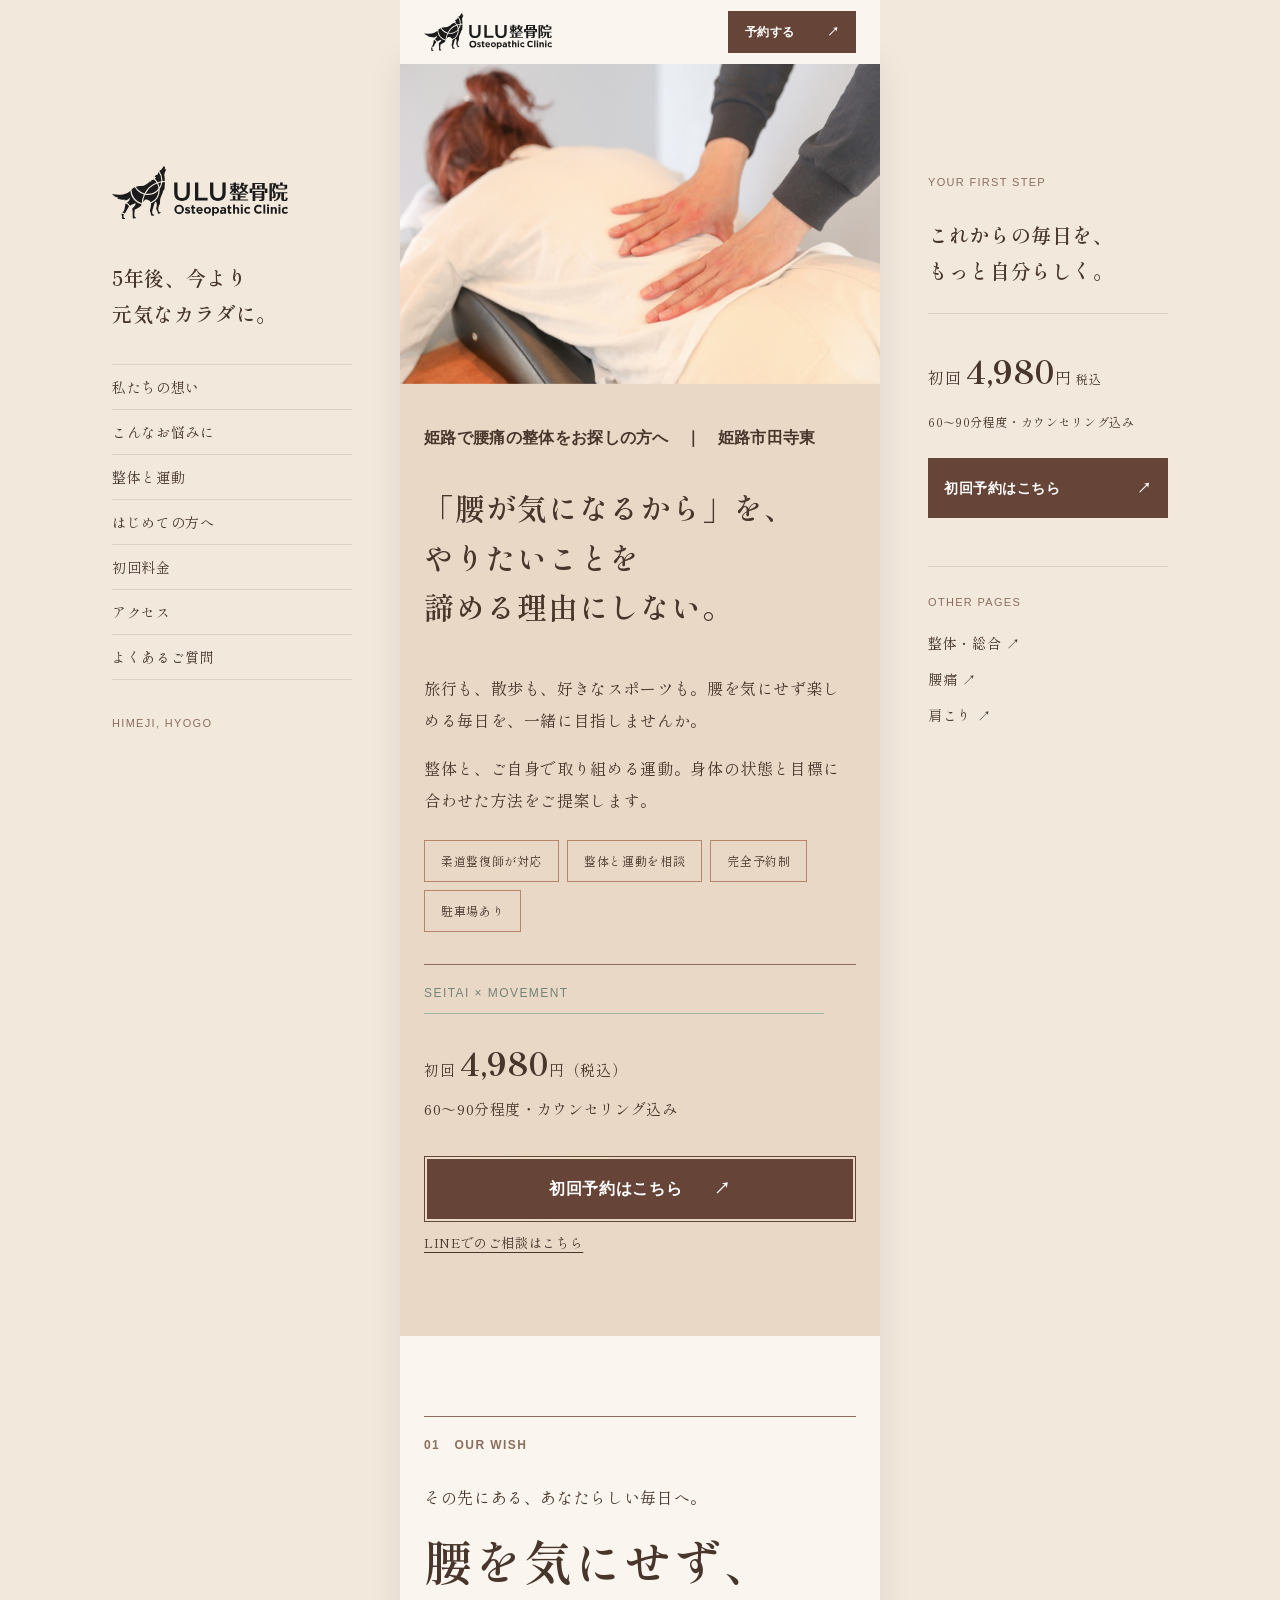
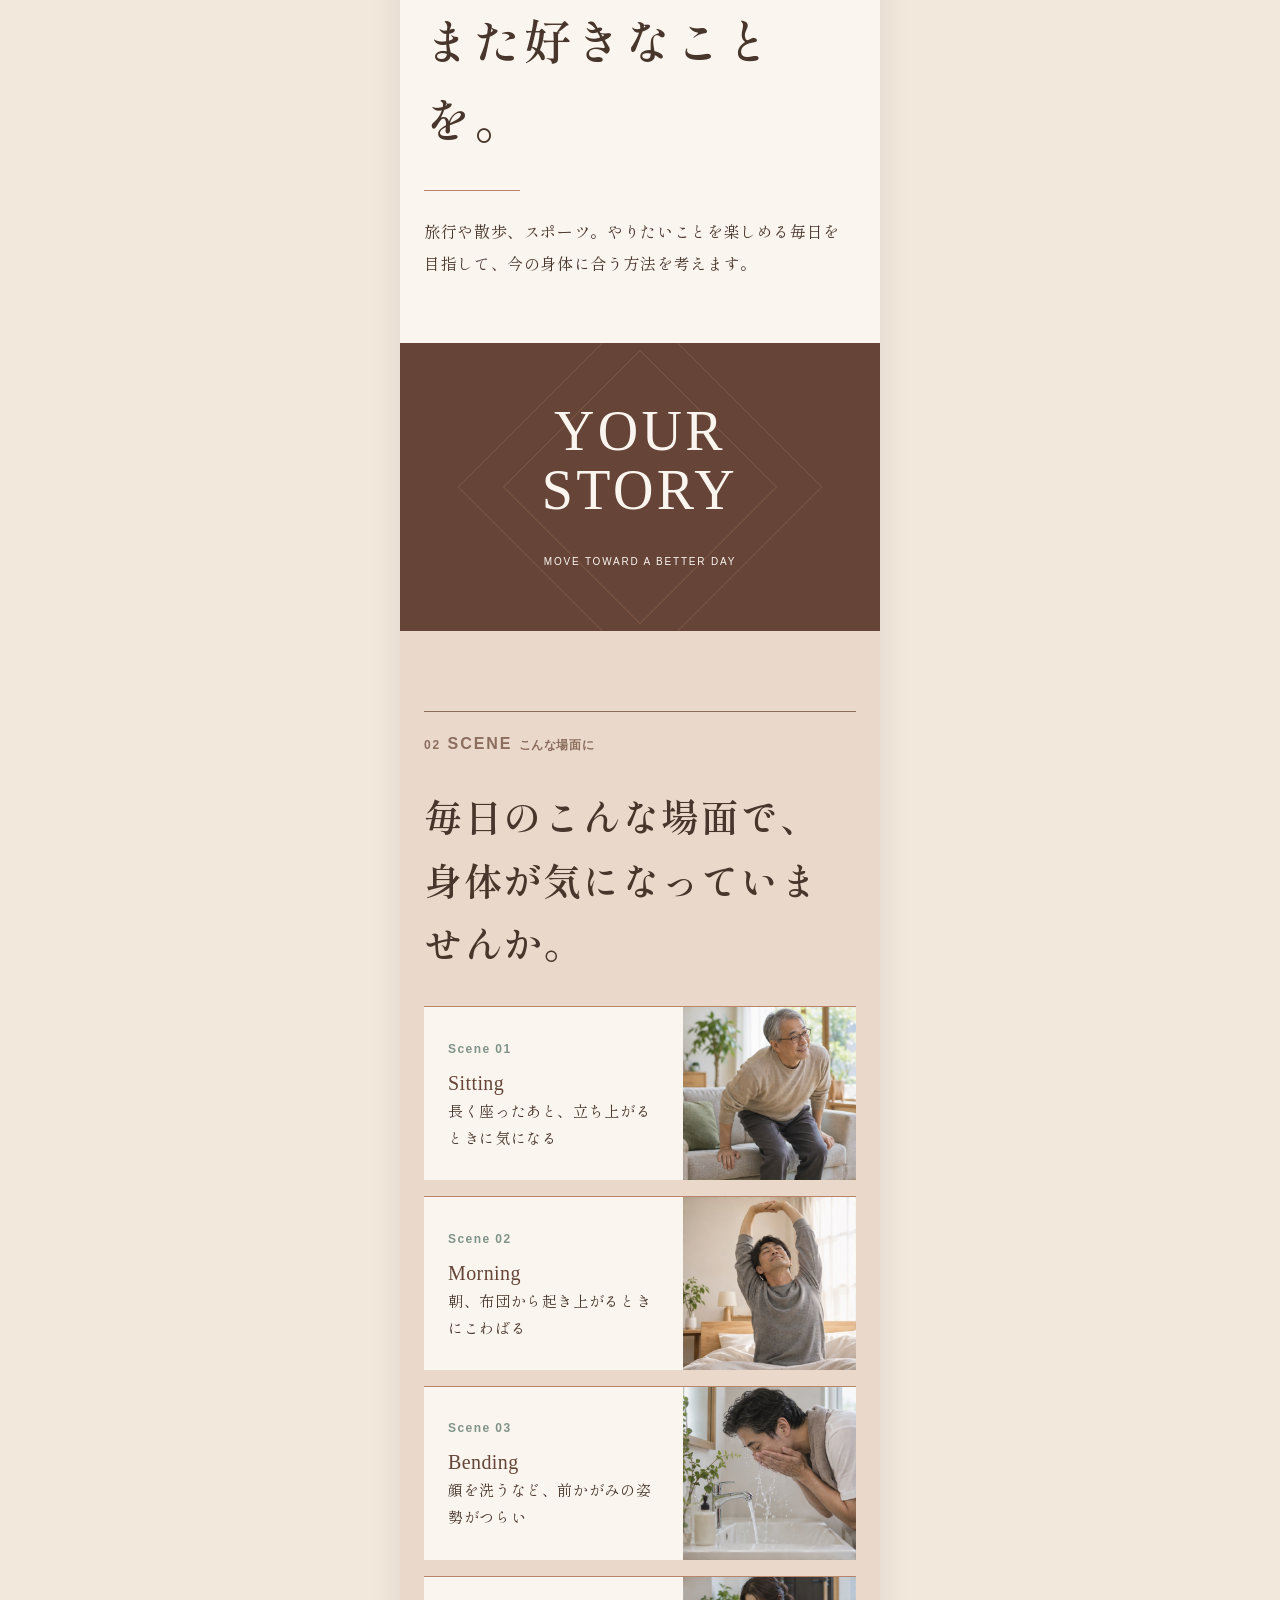
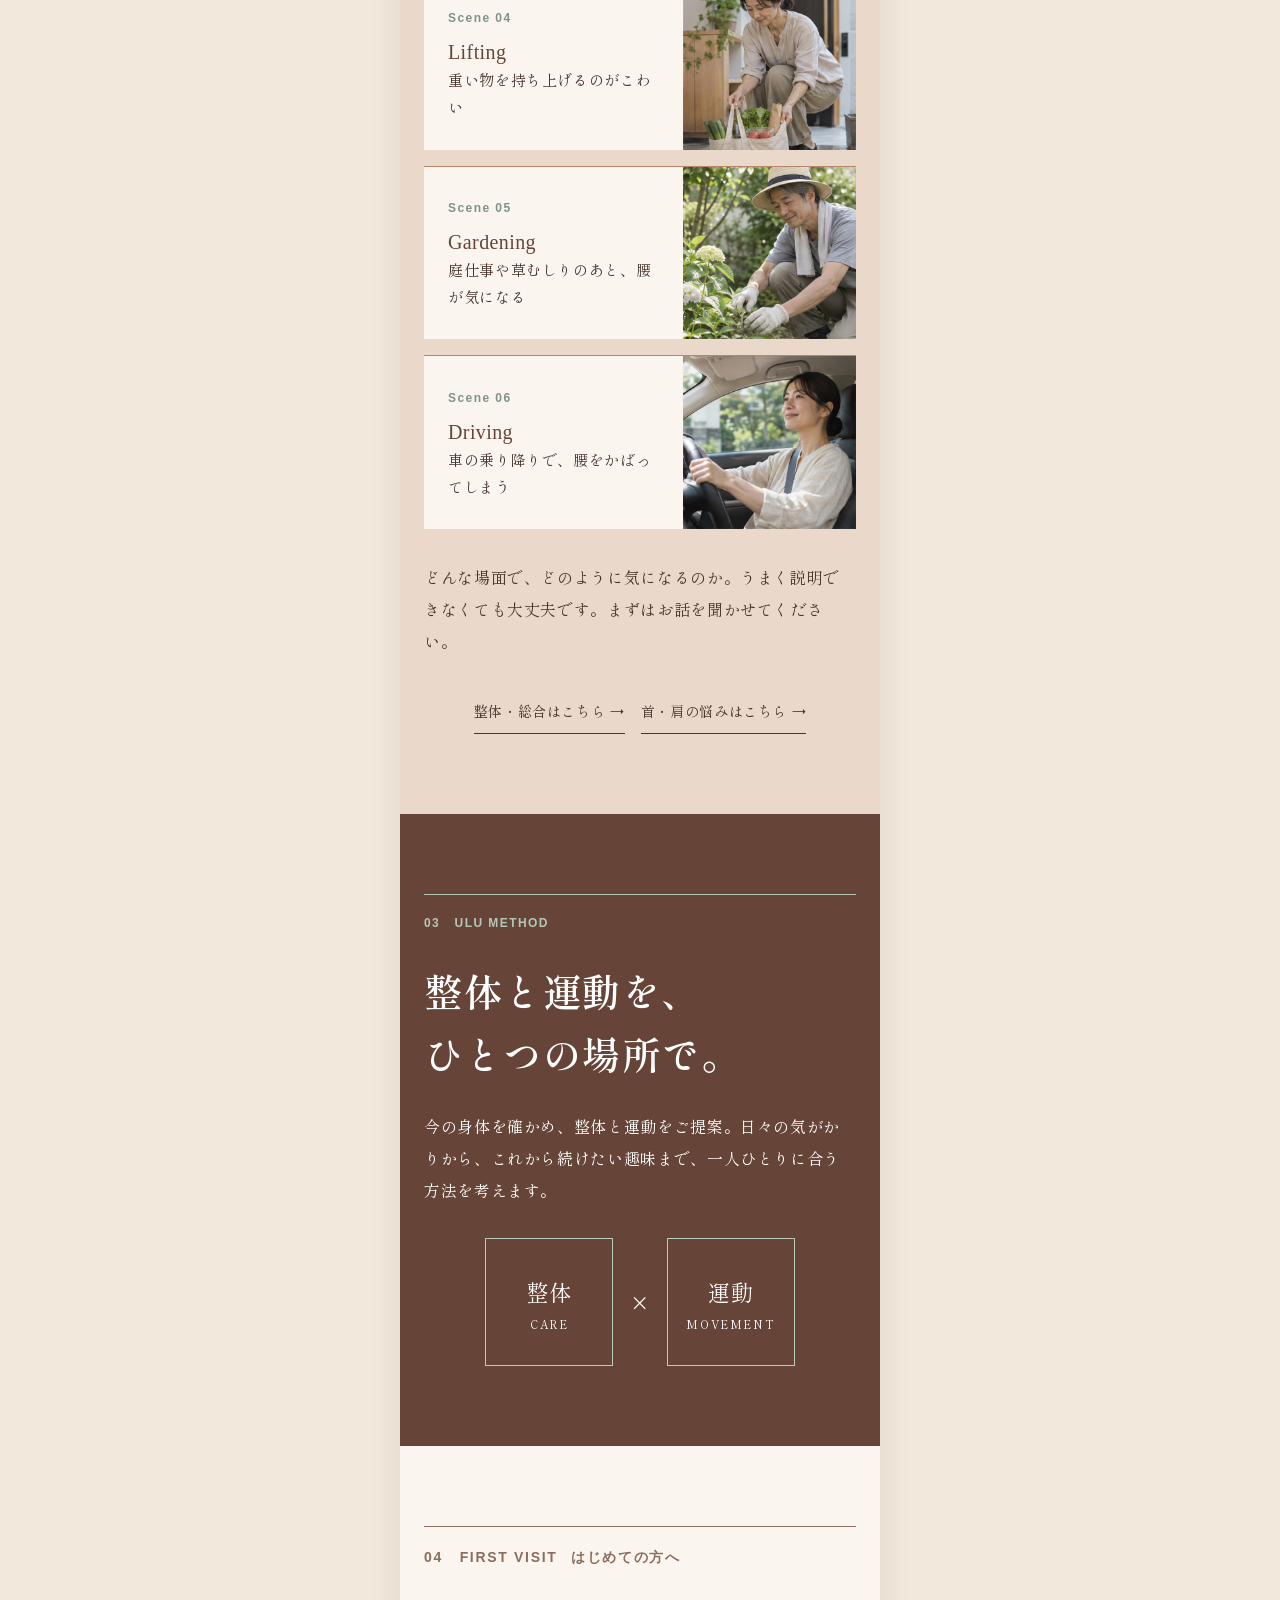
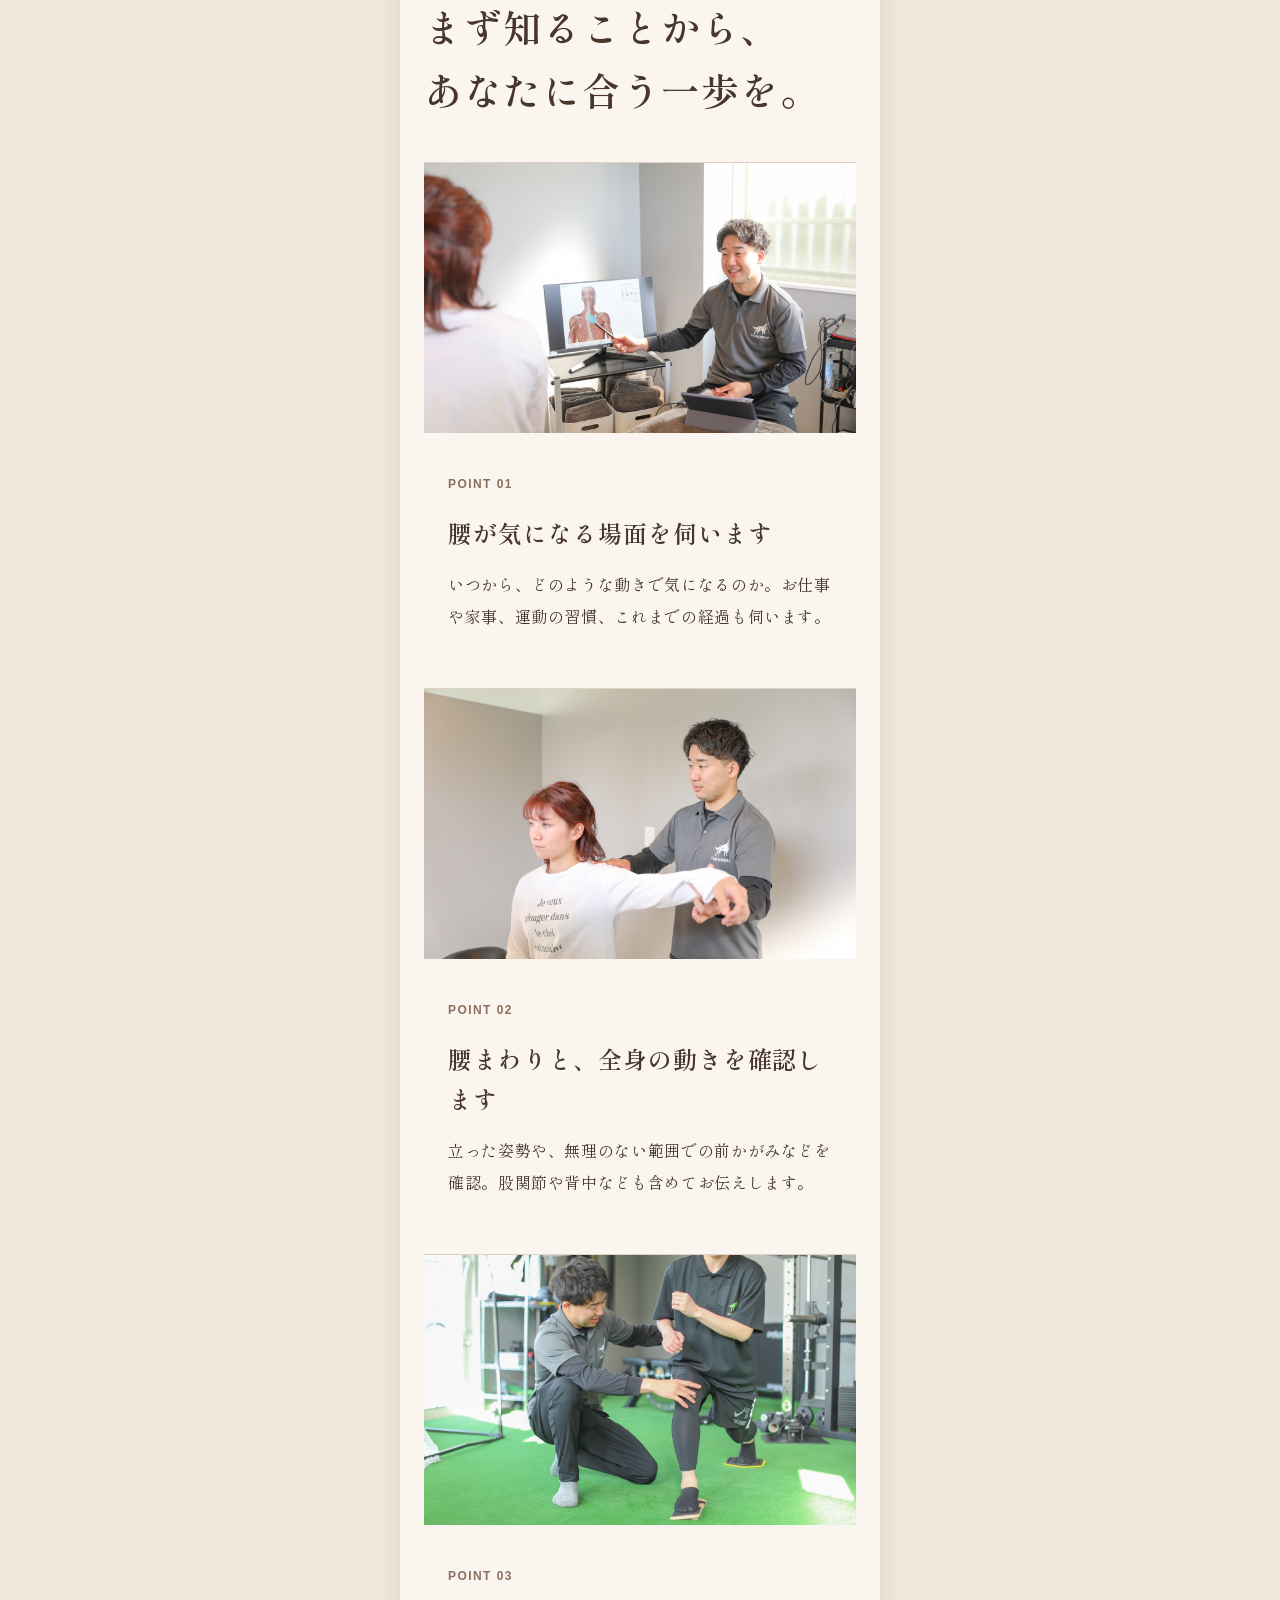
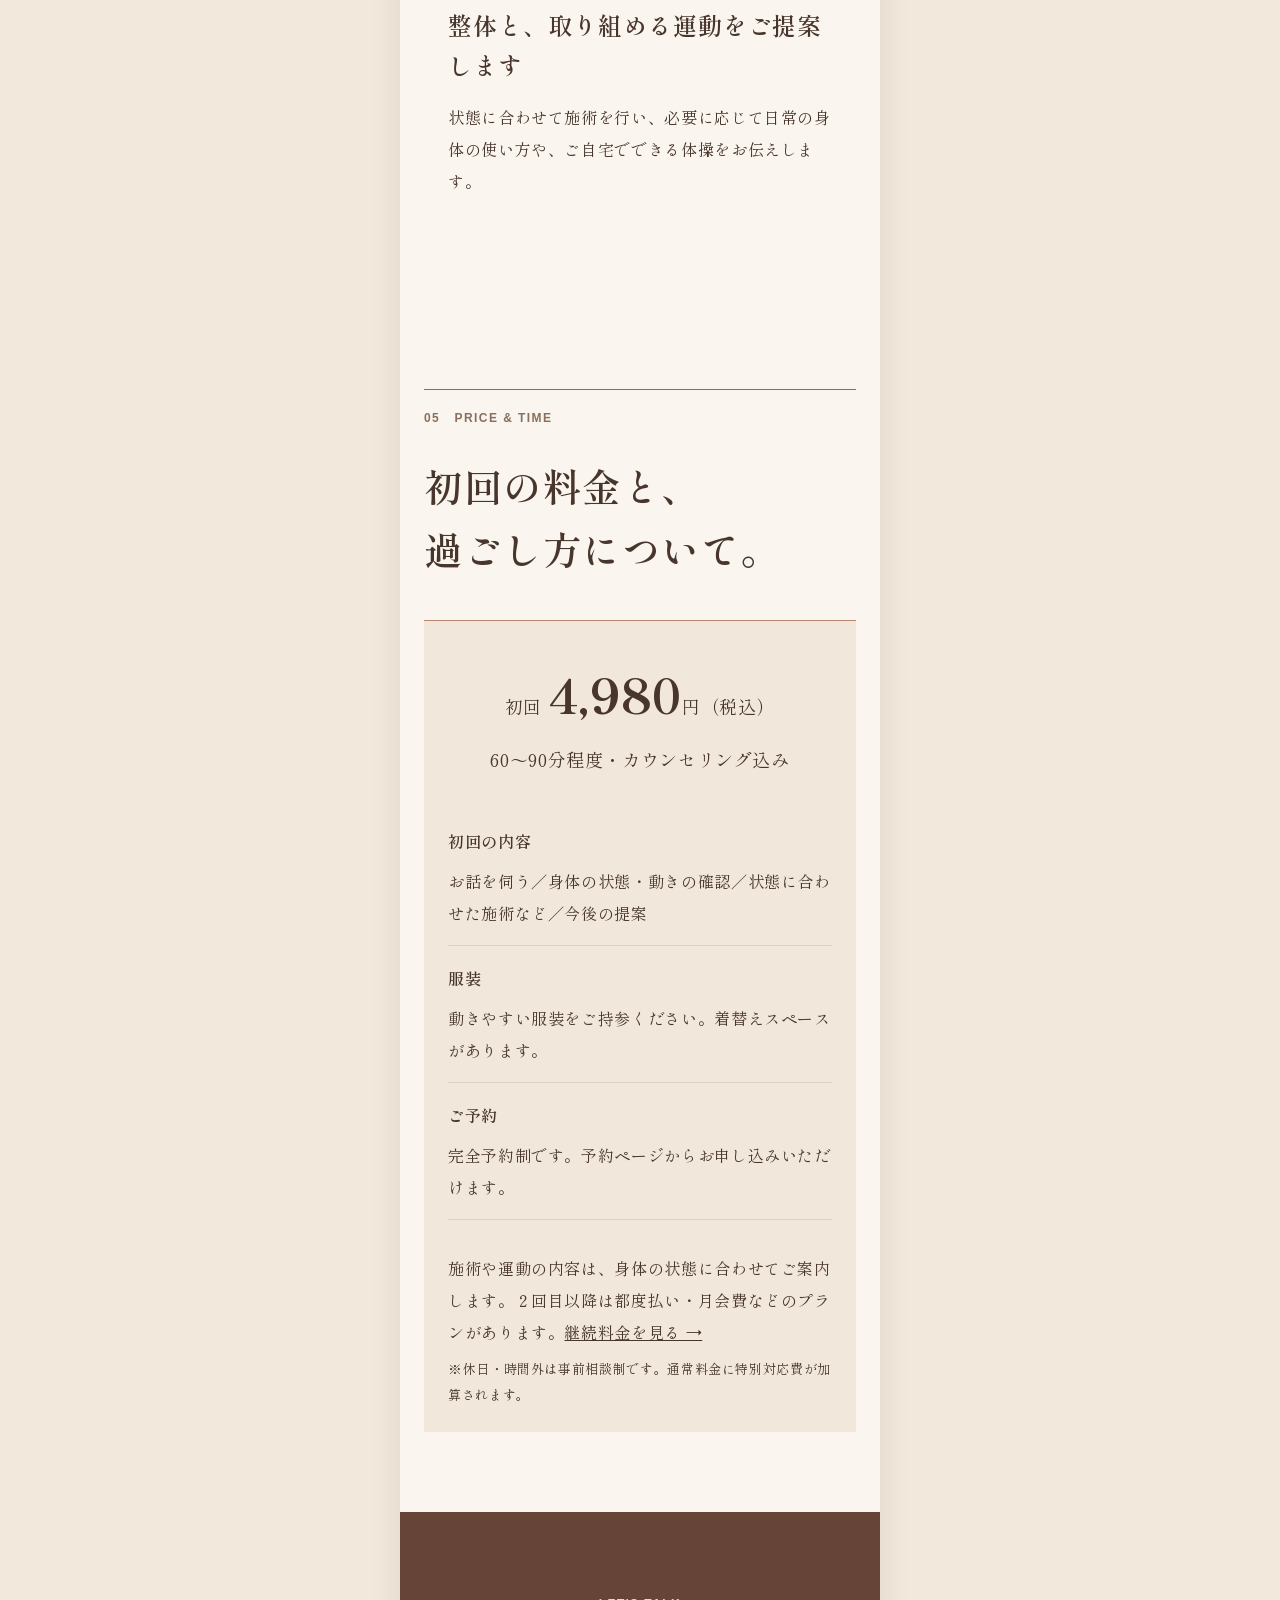
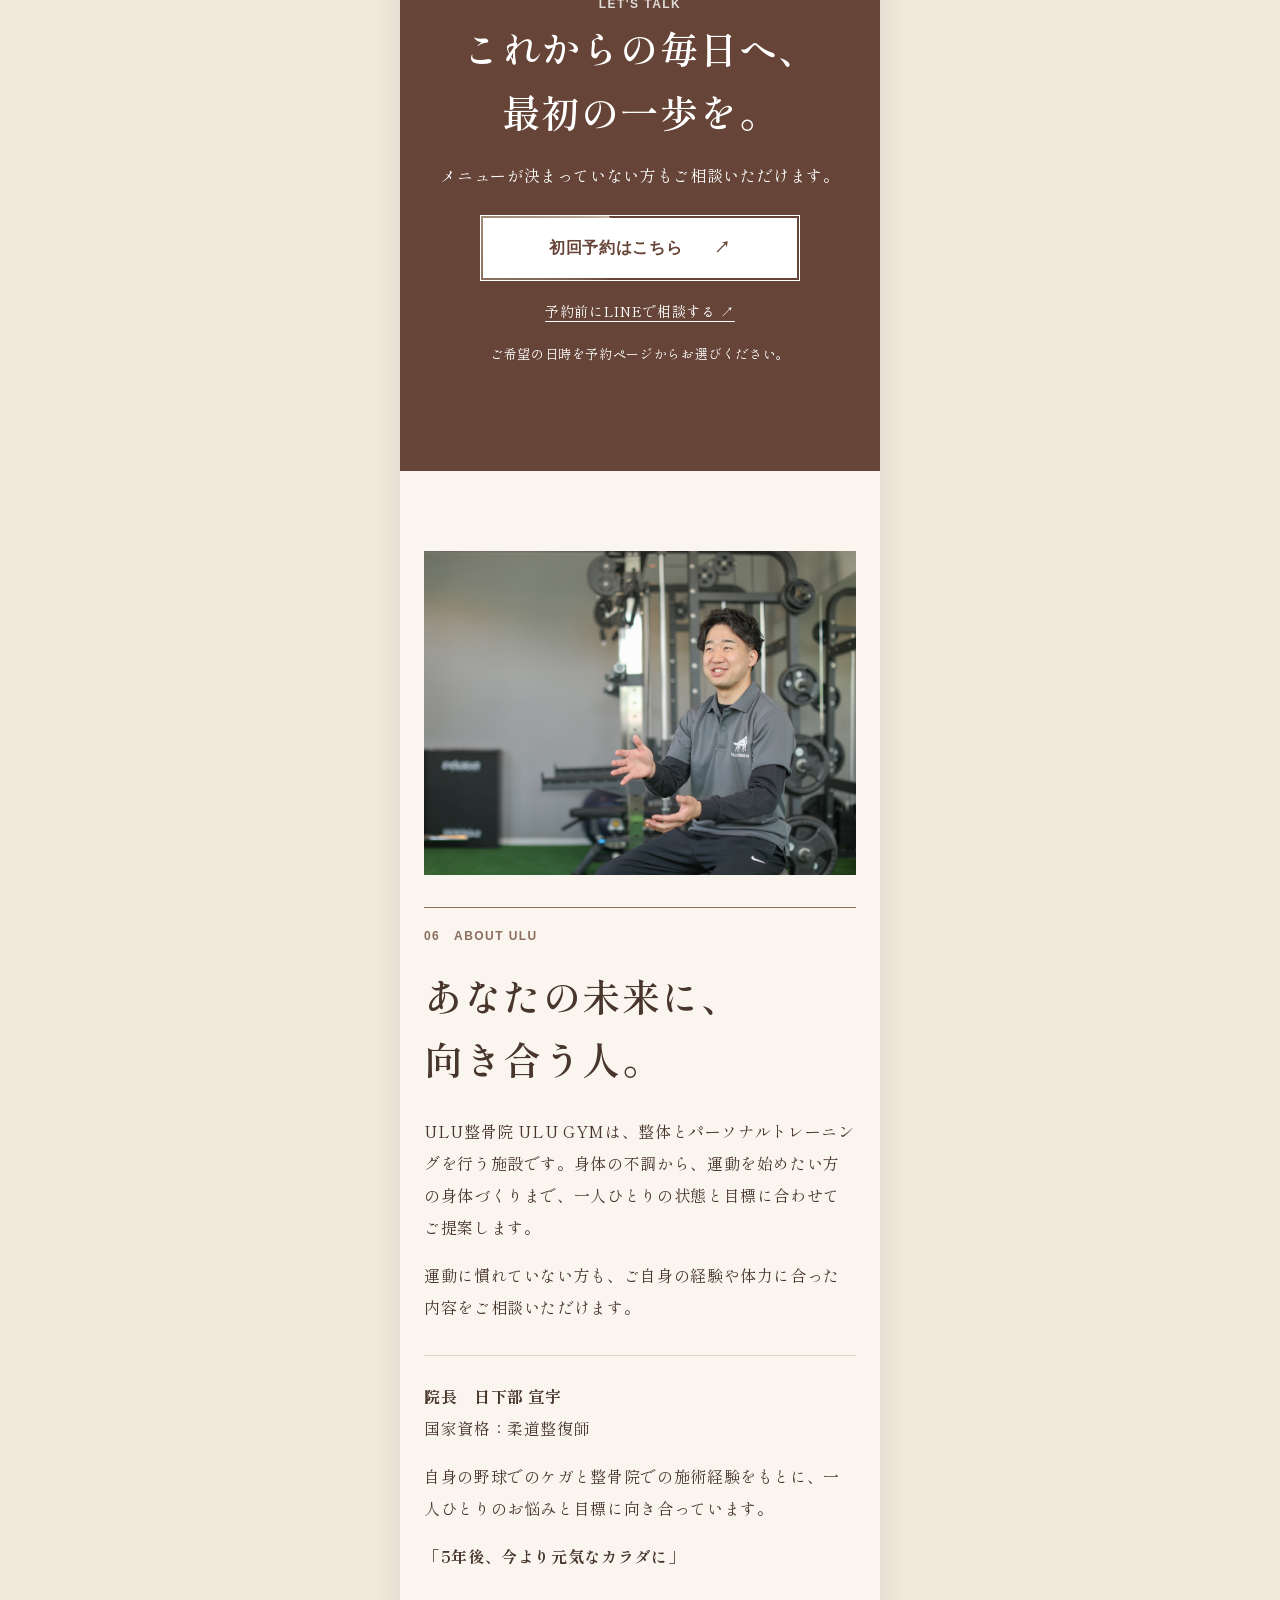
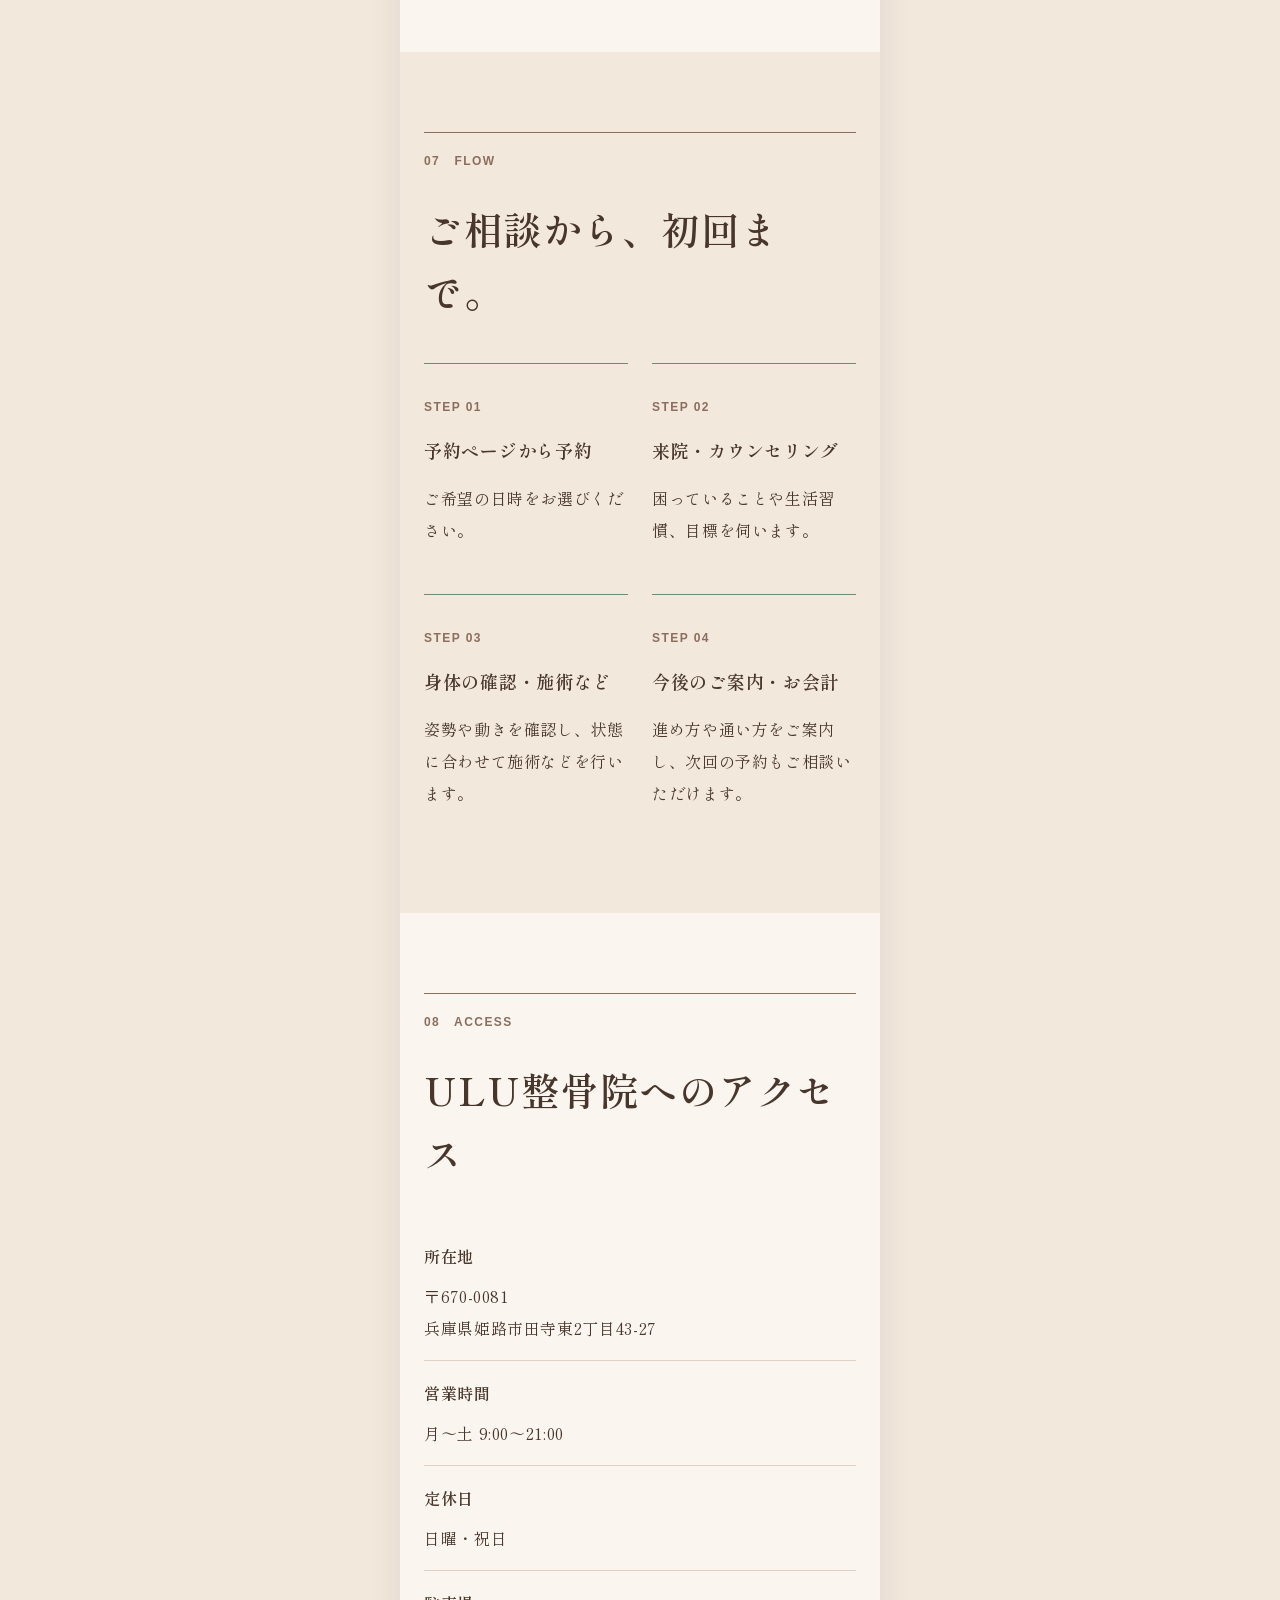
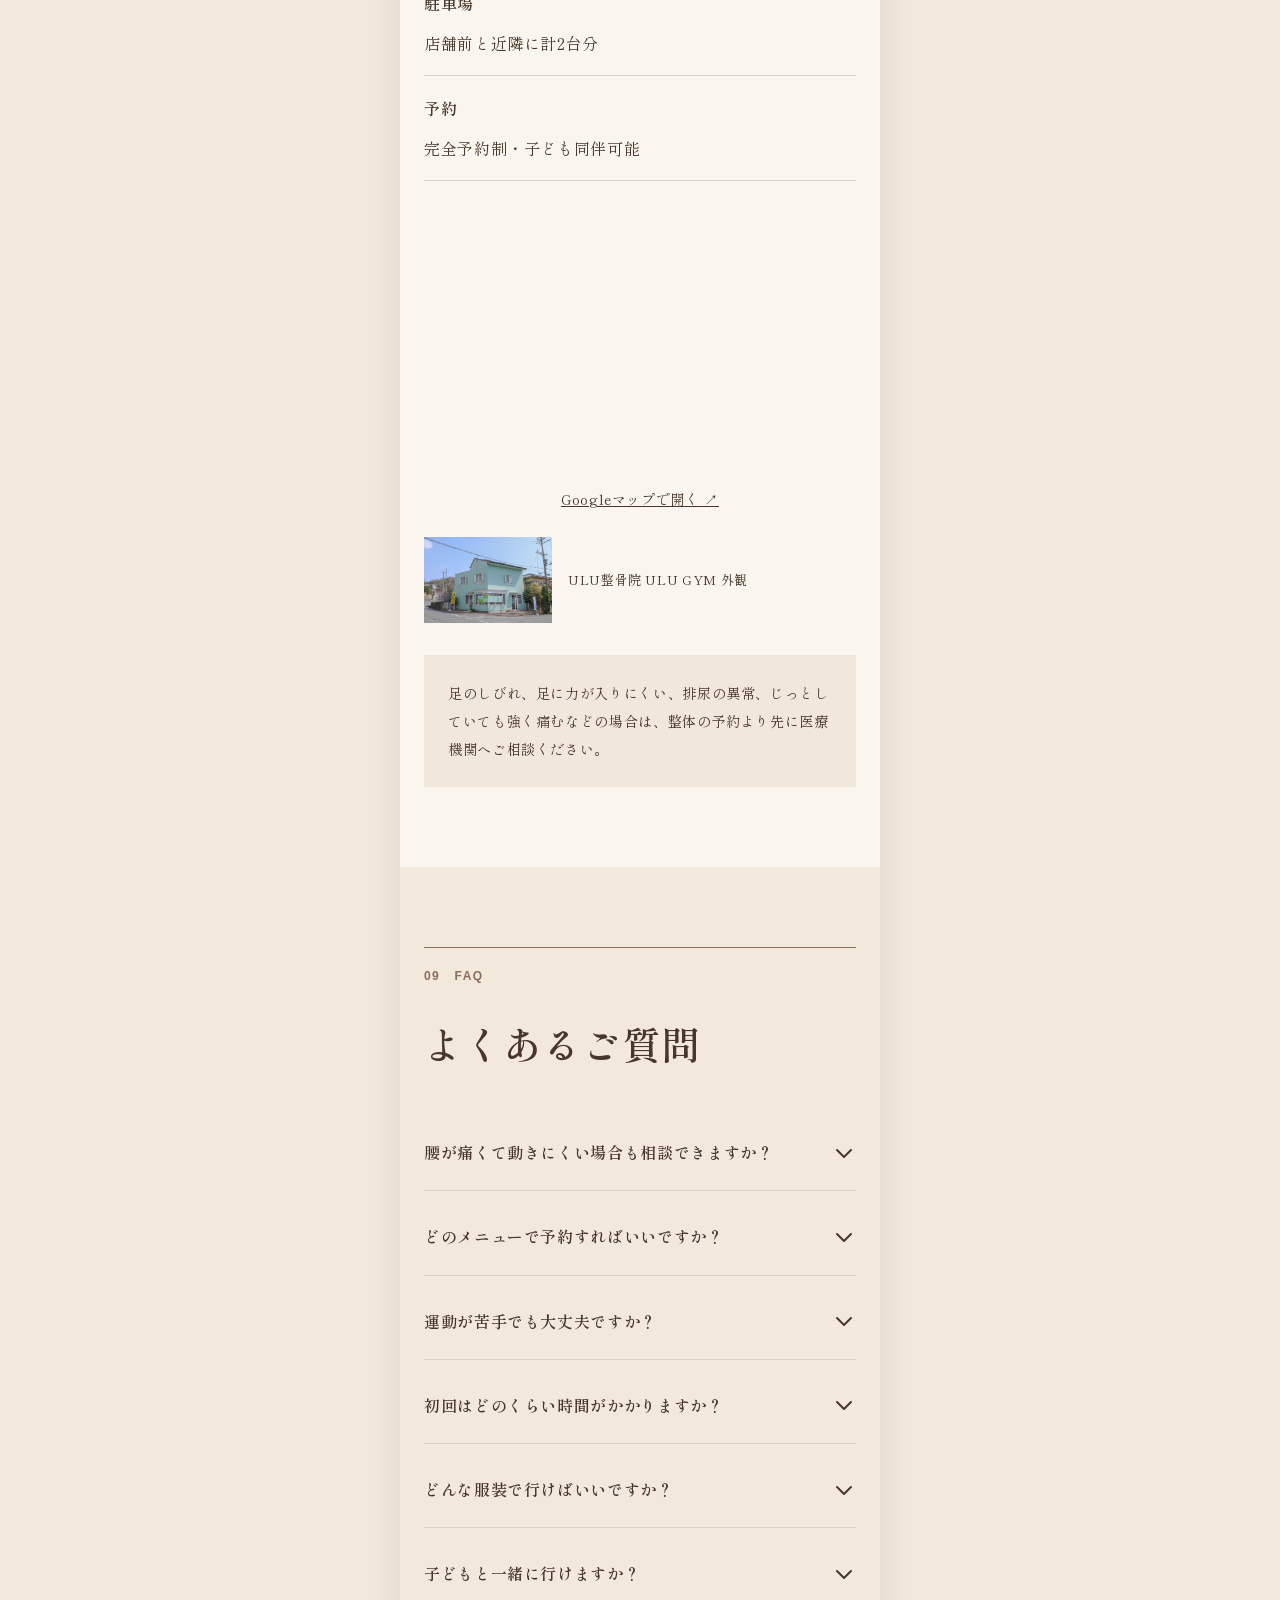
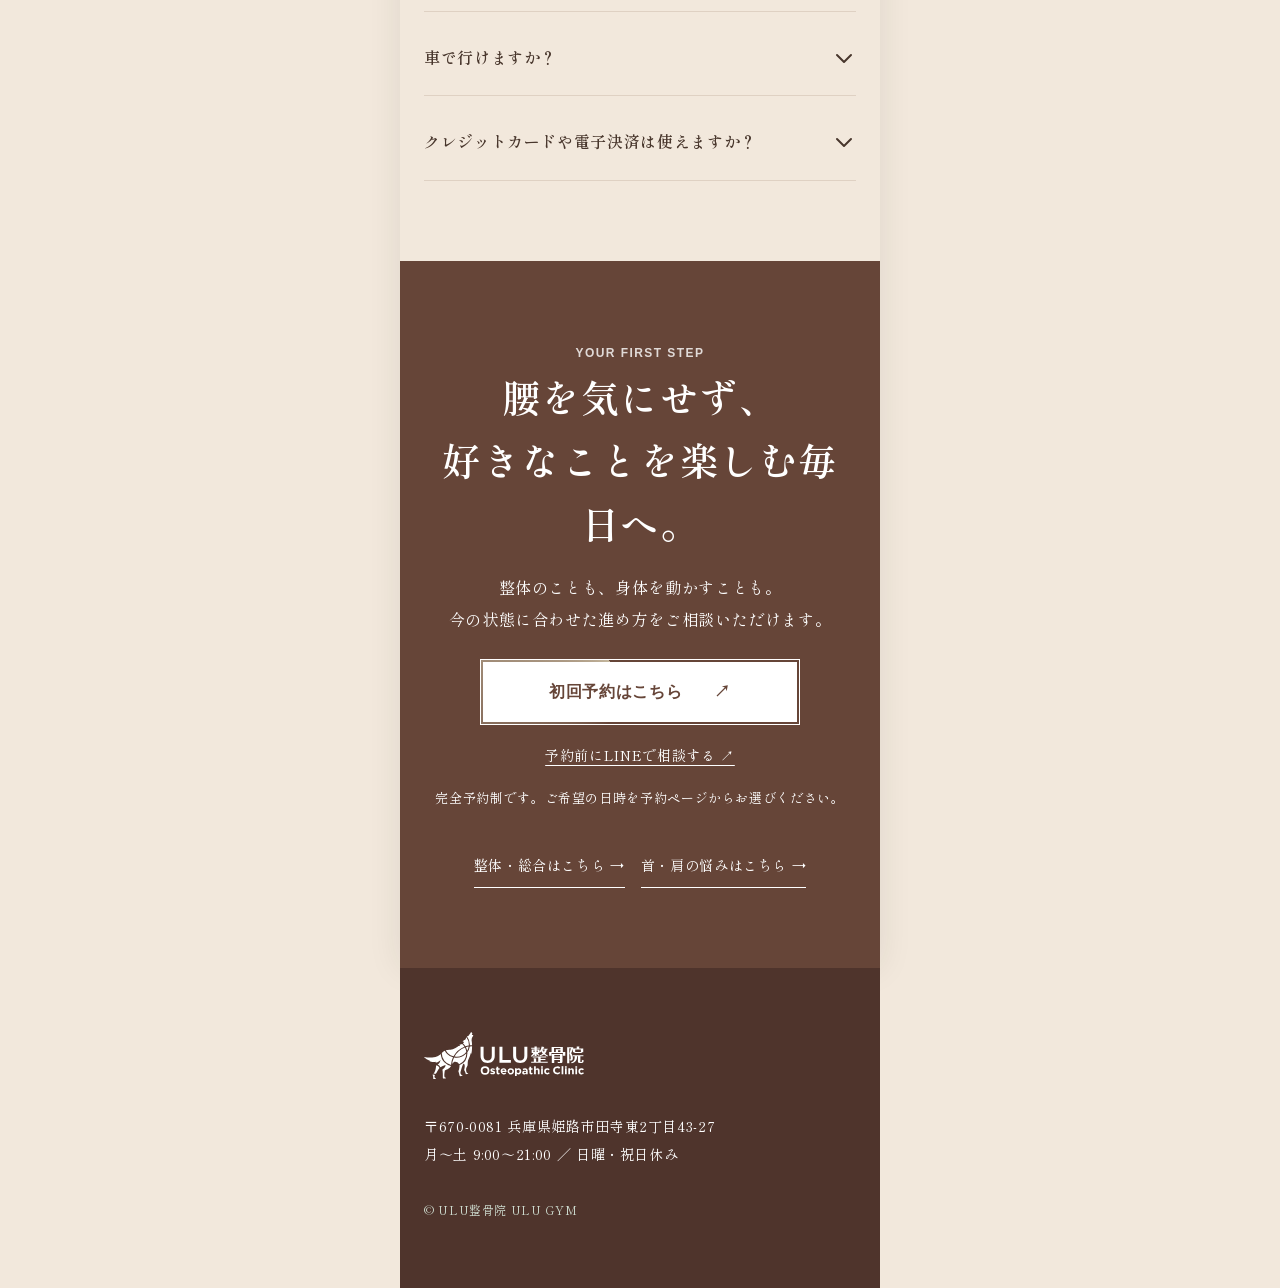
==== commit d8d5cf0d: "Stage editorial designs for three LPs" ====
--- a/back.html
+++ b/back.html
@@ -1 +1 @@
-<!doctype html><html lang="ja"><head><meta charset="utf-8"><meta name="viewport" content="width=device-width,initial-scale=1"><meta name="description" content="姫路で腰痛の整体をお探しの方へ。ULU整骨院は身体の状態を確認し、整体と運動で好きなことを楽しめる毎日を目指します。"><title>姫路で腰痛の整体をお探しの方へ｜ULU整骨院</title><link rel="stylesheet" href="style.css?v=11"><script defer src="motion.js?v=1"></script><script>(function(w,d,s,l,i){w[l]=w[l]||[];w[l].push({'gtm.start':new Date().getTime(),event:'gtm.js'});var f=d.getElementsByTagName(s)[0],j=d.createElement(s),dl=l!='dataLayer'?'&l='+l:'';j.async=true;j.src='https://www.googletagmanager.com/gtm.js?id='+i+dl;f.parentNode.insertBefore(j,f);})(window,document,'script','dataLayer','GTM-WN6FW2GV');</script><script defer src="tracking.js?v=1"></script></head><body data-theme="back"><noscript><iframe src="https://www.googletagmanager.com/ns.html?id=GTM-WN6FW2GV" height="0" width="0" style="display:none;visibility:hidden" title="Google Tag Manager"></iframe></noscript><header><a class="logo" href="index.html" aria-label="ULU整骨院 トップ"><img src="assets/ulu-clinic-logo-black.svg" alt="" width="136" height="40"></a><span>姫路市田寺東・完全予約制</span><a class="head-cta" href="https://appointment-system.net/book?src=lp_youtu">予約する <b>↗</b></a></header><main id="app"><section id="top" class="hero"><div class="wrap hero-grid"><div class="hero-copy"><div class="eyebrow">姫路で腰痛の整体をお探しの方へ　｜　姫路市田寺東</div><h1>「腰が気になるから」を、<br>やりたいことを<br>諦める理由にしない。</h1><p>旅行も、散歩も、好きなスポーツも。腰を気にせず楽しめる毎日を、一緒に目指しませんか。</p><p>整体と、ご自身で取り組める運動。身体の状態と目標に合わせた方法をご提案します。</p><div class="tags"><span>柔道整復師が対応</span><span>整体と運動を相談</span><span>完全予約制</span><span>駐車場あり</span></div><div class="hero-kicker">SEITAI <span>×</span> MOVEMENT</div><div class="price-inline">初回 <strong>4,980</strong>円（税込）<br>60〜90分程度・カウンセリング込み</div><a class="button shimmer-button" href="https://appointment-system.net/book?src=lp_youtu"><span class="shimmer-spark" aria-hidden="true"><span class="shimmer-spin"></span></span><span class="shimmer-label">初回予約はこちら <span>↗</span></span></a><p class="note"><a href="https://lin.ee/pum599o">LINEでのご相談はこちら</a></p></div><div class="hero-photo"><img src="assets/back-care.jpg" alt="腰まわりの施術風景"></div></div></section><section id="vision" class="story-intro"><div class="wrap story-wrap"><div class="story-content"><div class="story-label">01 &nbsp; OUR WISH</div><p class="story-overline">その先にある、あなたらしい毎日へ。</p><h2>腰を気にせず、<br>また好きなことを。</h2><div class="story-line"></div><p>旅行や散歩、スポーツ。やりたいことを楽しめる毎日を目指して、今の身体に合う方法を考えます。</p></div><div class="story-image" aria-hidden="true"><span>YOUR<br>STORY</span><small>MOVE TOWARD A BETTER DAY</small></div></div></section><section id="scenes" class="section scene-section"><div class="wrap"><div class="section-head"><div class="en scene-heading"><small>02</small> SCENE <span>こんな場面に</span></div><h2>毎日のこんな場面で、<br>身体が気になっていませんか。</h2></div><div class="scenes"><div class="scene"><div class="scene-copy"><b>Scene 01</b><span class="scene-name">Sitting</span><p>長く座ったあと、立ち上がるときに気になる</p></div><div class="scene-photo" aria-hidden="true" style="background-image:url(assets/life-scenes.jpg);background-position:100% 0%"></div></div><div class="scene"><div class="scene-copy"><b>Scene 02</b><span class="scene-name">Morning</span><p>朝、布団から起き上がるときにこわばる</p></div><div class="scene-photo" aria-hidden="true" style="background-image:url(assets/life-scenes.jpg);background-position:50% 100%"></div></div><div class="scene"><div class="scene-copy"><b>Scene 03</b><span class="scene-name">Bending</span><p>顔を洗うなど、前かがみの姿勢がつらい</p></div><div class="scene-photo" aria-hidden="true" style="background-image:url(assets/scene-grid-a.png);background-position:0% 0%"></div></div><div class="scene"><div class="scene-copy"><b>Scene 04</b><span class="scene-name">Lifting</span><p>重い物を持ち上げるのがこわい</p></div><div class="scene-photo" aria-hidden="true" style="background-image:url(assets/scene-grid-a.png);background-position:50% 0%"></div></div><div class="scene"><div class="scene-copy"><b>Scene 05</b><span class="scene-name">Gardening</span><p>庭仕事や草むしりのあと、腰が気になる</p></div><div class="scene-photo" aria-hidden="true" style="background-image:url(assets/scene-grid-a.png);background-position:100% 0%"></div></div><div class="scene"><div class="scene-copy"><b>Scene 06</b><span class="scene-name">Driving</span><p>車の乗り降りで、腰をかばってしまう</p></div><div class="scene-photo" aria-hidden="true" style="background-image:url(assets/life-scenes.jpg);background-position:50% 0%"></div></div></div><p class="after">どんな場面で、どのように気になるのか。うまく説明できなくても大丈夫です。まずはお話を聞かせてください。</p><div class="links"><a href="index.html">整体・総合はこちら →</a><a href="shoulder.html">首・肩の悩みはこちら →</a></div></div></section><section id="method" class="feature-section"><div class="wrap feature-wrap"><div><span class="feature-label">03 &nbsp; ULU METHOD</span><h2>整体と運動を、<br>ひとつの場所で。</h2><p>今の身体を確かめ、整体と運動をご提案。日々の気がかりから、これから続けたい趣味まで、一人ひとりに合う方法を考えます。</p></div><div class="feature-pair"><span>整体<small>CARE</small></span><b>×</b><span>運動<small>MOVEMENT</small></span></div></div></section><section id="first-visit" class="section soft first-section"><div class="wrap"><div class="section-head"><div class="en point-heading">04 &nbsp; FIRST VISIT <span>はじめての方へ</span></div><h2>まず知ることから、<br>あなたに合う一歩を。</h2></div><div class="points"><div class="point"><img src="assets/consultation.jpg" alt="身体についてお話を伺う様子" loading="lazy"><div class="point-copy"><strong>POINT 01</strong><h3>腰が気になる場面を伺います</h3><p>いつから、どのような動きで気になるのか。お仕事や家事、運動の習慣、これまでの経過も伺います。</p></div></div><div class="point"><img src="assets/shoulder-check.jpg" alt="身体の動きを確認する様子" loading="lazy"><div class="point-copy"><strong>POINT 02</strong><h3>腰まわりと、全身の動きを確認します</h3><p>立った姿勢や、無理のない範囲での前かがみなどを確認。股関節や背中なども含めてお伝えします。</p></div></div><div class="point"><img src="assets/movement.jpg" alt="身体の動かし方を確認する様子" loading="lazy"><div class="point-copy"><strong>POINT 03</strong><h3>整体と、取り組める運動をご提案します</h3><p>状態に合わせて施術を行い、必要に応じて日常の身体の使い方や、ご自宅でできる体操をお伝えします。</p></div></div></div></div></section><section id="price" class="section"><div class="wrap"><div class="section-head"><div class="en">05 &nbsp; PRICE & TIME</div><h2>初回の料金と、<br>過ごし方について。</h2></div><div class="pricebox"><div class="price-number">初回 <strong>4,980</strong>円（税込）<br><span>60〜90分程度・カウンセリング込み</span></div><dl><div><dt>初回の内容</dt><dd>お話を伺う／身体の状態・動きの確認／状態に合わせた施術など／今後の提案</dd></div><div><dt>服装</dt><dd>動きやすい服装をご持参ください。着替えスペースがあります。</dd></div><div><dt>ご予約</dt><dd>完全予約制です。予約ページからお申し込みいただけます。</dd></div></dl><p>施術や運動の内容は、身体の状態に合わせてご案内します。２回目以降は都度払い・月会費などのプランがあります。<a href="https://ulu-gym-seikotsu.com/introduce/price/">継続料金を見る →</a></p><p class="note">※休日・時間外は事前相談制です。通常料金に特別対応費が加算されます。</p></div></div></section><section class="cta"><div class="en">LET'S TALK</div><h2>これからの毎日へ、<br>最初の一歩を。</h2><p>メニューが決まっていない方もご相談いただけます。</p><a class="button shimmer-button" href="https://appointment-system.net/book?src=lp_youtu"><span class="shimmer-spark" aria-hidden="true"><span class="shimmer-spin"></span></span><span class="shimmer-label">初回予約はこちら <span>↗</span></span></a><p class="line-consult"><a href="https://lin.ee/pum599o">予約前にLINEで相談する ↗</a></p><p class="note">ご希望の日時を予約ページからお選びください。</p></section><section class="section"><div class="wrap about"><img src="assets/director.jpg" alt="ULU整骨院 院長の紹介" loading="lazy"><div><div class="en">06 &nbsp; ABOUT ULU</div><h2>あなたの未来に、<br>向き合う人。</h2><p>ULU整骨院 ULU GYMは、整体とパーソナルトレーニングを行う施設です。身体の不調から、運動を始めたい方の身体づくりまで、一人ひとりの状態と目標に合わせてご提案します。</p><p>運動に慣れていない方も、ご自身の経験や体力に合った内容をご相談いただけます。</p><div class="name"><b>院長　日下部 宣宇</b><br>国家資格：柔道整復師<p>自身の野球でのケガと整骨院での施術経験をもとに、一人ひとりのお悩みと目標に向き合っています。</p><b>「5年後、今より元気なカラダに」</b></div></div></div></section><section class="section soft"><div class="wrap"><div class="section-head"><div class="en">07 &nbsp; FLOW</div><h2>ご相談から、初回まで。</h2></div><div class="steps"><div class="step"><b>STEP 01</b><h3>予約ページから予約</h3><p>ご希望の日時をお選びください。</p></div><div class="step"><b>STEP 02</b><h3>来院・カウンセリング</h3><p>困っていることや生活習慣、目標を伺います。</p></div><div class="step"><b>STEP 03</b><h3>身体の確認・施術など</h3><p>姿勢や動きを確認し、状態に合わせて施術などを行います。</p></div><div class="step"><b>STEP 04</b><h3>今後のご案内・お会計</h3><p>進め方や通い方をご案内し、次回の予約もご相談いただけます。</p></div></div></div></section><section id="access" class="section"><div class="wrap"><div class="section-head"><div class="en">08 &nbsp; ACCESS</div><h2>ULU整骨院へのアクセス</h2></div><div class="access"><div><dl><div><dt>所在地</dt><dd>〒670-0081<br>兵庫県姫路市田寺東2丁目43-27</dd></div><div><dt>営業時間</dt><dd>月〜土 9:00〜21:00</dd></div><div><dt>定休日</dt><dd>日曜・祝日</dd></div><div><dt>駐車場</dt><dd>店舗前と近隣に計2台分</dd></div><div><dt>予約</dt><dd>完全予約制・子ども同伴可能</dd></div></dl></div><div><iframe class="map" title="ULU整骨院の地図" loading="lazy" src="https://maps.google.com/maps?q=%E5%85%B5%E5%BA%AB%E7%9C%8C%E5%A7%AB%E8%B7%AF%E5%B8%82%E7%94%B0%E5%AF%BA%E6%9D%B12%E4%B8%81%E7%9B%AE43-27&output=embed"></iframe><a class="map-link" href="https://www.google.com/maps/search/?api=1&amp;query=34.8591765%2C134.6760666">Googleマップで開く ↗</a></div></div><div class="access-photo"><img src="assets/clinic.jpg" alt="ULU整骨院 ULU GYMの外観" loading="lazy"><span>ULU整骨院 ULU GYM 外観</span></div><div class="warning">足のしびれ、足に力が入りにくい、排尿の異常、じっとしていても強く痛むなどの場合は、整体の予約より先に医療機関へご相談ください。</div></div></section><section id="faq" class="section soft"><div class="wrap"><div class="section-head"><div class="en">09 &nbsp; FAQ</div><h2>よくあるご質問</h2></div><div class="faq"><details class="group"><summary><span>腰が痛くて動きにくい場合も相談できますか？</span><svg aria-hidden="true" xmlns="http://www.w3.org/2000/svg" fill="none" viewBox="0 0 24 24" stroke="currentColor"><path stroke-linecap="round" stroke-linejoin="round" stroke-width="2" d="M19 9l-7 7-7-7" /></svg></summary><div class="answer"><p>まずはLINEで現在の様子をお知らせください。状態によっては、先に医療機関での確認をご案内する場合があります。</p></div></details><details class="group"><summary><span>どのメニューで予約すればいいですか？</span><svg aria-hidden="true" xmlns="http://www.w3.org/2000/svg" fill="none" viewBox="0 0 24 24" stroke="currentColor"><path stroke-linecap="round" stroke-linejoin="round" stroke-width="2" d="M19 9l-7 7-7-7" /></svg></summary><div class="answer"><p>迷う場合は、<a href="https://lin.ee/pum599o">LINEでお悩みやご希望をお知らせください</a>。身体の状態と目的を伺い、合う内容をご提案します。</p></div></details><details class="group"><summary><span>運動が苦手でも大丈夫ですか？</span><svg aria-hidden="true" xmlns="http://www.w3.org/2000/svg" fill="none" viewBox="0 0 24 24" stroke="currentColor"><path stroke-linecap="round" stroke-linejoin="round" stroke-width="2" d="M19 9l-7 7-7-7" /></svg></summary><div class="answer"><p>運動経験や体力、身体の状態に合わせた内容をご提案します。運動に慣れていない方もご相談ください。</p></div></details><details class="group"><summary><span>初回はどのくらい時間がかかりますか？</span><svg aria-hidden="true" xmlns="http://www.w3.org/2000/svg" fill="none" viewBox="0 0 24 24" stroke="currentColor"><path stroke-linecap="round" stroke-linejoin="round" stroke-width="2" d="M19 9l-7 7-7-7" /></svg></summary><div class="answer"><p>カウンセリングを含めて60〜90分程度です。時間に余裕をもってお越しください。</p></div></details><details class="group"><summary><span>どんな服装で行けばいいですか？</span><svg aria-hidden="true" xmlns="http://www.w3.org/2000/svg" fill="none" viewBox="0 0 24 24" stroke="currentColor"><path stroke-linecap="round" stroke-linejoin="round" stroke-width="2" d="M19 9l-7 7-7-7" /></svg></summary><div class="answer"><p>Tシャツやジャージなど、動きやすい服装をご持参ください。着替えスペースがあります。</p></div></details><details class="group"><summary><span>子どもと一緒に行けますか？</span><svg aria-hidden="true" xmlns="http://www.w3.org/2000/svg" fill="none" viewBox="0 0 24 24" stroke="currentColor"><path stroke-linecap="round" stroke-linejoin="round" stroke-width="2" d="M19 9l-7 7-7-7" /></svg></summary><div class="answer"><p>はい。子ども同伴でお越しいただけます。ご予約時にお知らせください。</p></div></details><details class="group"><summary><span>車で行けますか？</span><svg aria-hidden="true" xmlns="http://www.w3.org/2000/svg" fill="none" viewBox="0 0 24 24" stroke="currentColor"><path stroke-linecap="round" stroke-linejoin="round" stroke-width="2" d="M19 9l-7 7-7-7" /></svg></summary><div class="answer"><p>はい。店舗前と近隣に、計2台分の駐車場があります。</p></div></details><details class="group"><summary><span>クレジットカードや電子決済は使えますか？</span><svg aria-hidden="true" xmlns="http://www.w3.org/2000/svg" fill="none" viewBox="0 0 24 24" stroke="currentColor"><path stroke-linecap="round" stroke-linejoin="round" stroke-width="2" d="M19 9l-7 7-7-7" /></svg></summary><div class="answer"><p>はい。クレジットカード・電子決済に対応しています。</p></div></details></div></div></section><section class="cta"><div class="en">YOUR FIRST STEP</div><h2>腰を気にせず、<br>好きなことを楽しむ毎日へ。</h2><p>整体のことも、身体を動かすことも。<br>今の状態に合わせた進め方をご相談いただけます。</p><a class="button shimmer-button" href="https://appointment-system.net/book?src=lp_youtu"><span class="shimmer-spark" aria-hidden="true"><span class="shimmer-spin"></span></span><span class="shimmer-label">初回予約はこちら <span>↗</span></span></a><p class="line-consult"><a href="https://lin.ee/pum599o">予約前にLINEで相談する ↗</a></p><p class="note">完全予約制です。ご希望の日時を予約ページからお選びください。</p><div class="links"><a href="index.html">整体・総合はこちら →</a><a href="shoulder.html">首・肩の悩みはこちら →</a></div></section></main><footer><div class="wrap"><a class="logo" href="index.html" aria-label="ULU整骨院 トップ"><img src="assets/ulu-clinic-logo-white.svg" alt="" width="160" height="48"></a><p>〒670-0081 兵庫県姫路市田寺東2丁目43-27<br>月〜土 9:00〜21:00 ／ 日曜・祝日休み</p><small>© ULU整骨院 ULU GYM</small></div></footer><aside class="mobile-booking" aria-label="初回予約"><div><span>初回</span><strong>4,980円</strong><small>（税込）</small></div><a href="https://appointment-system.net/book?src=lp_youtu">予約する <span aria-hidden="true">↗</span></a></aside><aside class="desktop-left" aria-label="ページ内のご案内"><div class="rail-inner"><a class="rail-brand" href="#top" aria-label="ページの先頭へ"><img src="assets/ulu-clinic-logo-black.svg" alt="ULU整骨院" width="176" height="56"></a><p class="rail-intro">5年後、今より<br>元気なカラダに。</p><nav aria-label="ページ内メニュー"><a href="#vision">私たちの想い</a><a href="#scenes">こんなお悩みに</a><a href="#method">整体と運動</a><a href="#first-visit">はじめての方へ</a><a href="#price">初回料金</a><a href="#access">アクセス</a><a href="#faq">よくあるご質問</a></nav><span class="rail-location">HIMEJI, HYOGO</span></div></aside><aside class="desktop-right" aria-label="ご予約と関連ページ"><div class="rail-inner"><p class="rail-label">YOUR FIRST STEP</p><p class="rail-heading">これからの毎日を、<br>もっと自分らしく。</p><div class="rail-price">初回 <strong>4,980</strong>円 <small>税込</small></div><p class="rail-note">60〜90分程度・カウンセリング込み</p><a class="rail-book" href="https://appointment-system.net/book?src=lp_youtu">初回予約はこちら <span aria-hidden="true">↗</span></a><div class="rail-links"><span>OTHER PAGES</span><a href="index.html">整体・総合 ↗</a><a href="back.html">腰痛 ↗</a><a href="shoulder.html">肩こり ↗</a></div></div></aside></body></html>
+<!doctype html><html lang="ja"><head><meta charset="utf-8"><meta name="viewport" content="width=device-width,initial-scale=1"><meta name="description" content="姫路で腰痛の整体をお探しの方へ。ULU整骨院は身体の状態を確認し、整体と運動で好きなことを楽しめる毎日を目指します。"><title>姫路で腰痛の整体をお探しの方へ｜ULU整骨院</title><link rel="stylesheet" href="style.css?v=12"><script defer src="motion.js?v=1"></script><script>(function(w,d,s,l,i){w[l]=w[l]||[];w[l].push({'gtm.start':new Date().getTime(),event:'gtm.js'});var f=d.getElementsByTagName(s)[0],j=d.createElement(s),dl=l!='dataLayer'?'&l='+l:'';j.async=true;j.src='https://www.googletagmanager.com/gtm.js?id='+i+dl;f.parentNode.insertBefore(j,f);})(window,document,'script','dataLayer','GTM-WN6FW2GV');</script><script defer src="tracking.js?v=1"></script></head><body data-theme="back"><noscript><iframe src="https://www.googletagmanager.com/ns.html?id=GTM-WN6FW2GV" height="0" width="0" style="display:none;visibility:hidden" title="Google Tag Manager"></iframe></noscript><header><a class="logo" href="index.html" aria-label="ULU整骨院 トップ"><img src="assets/ulu-clinic-logo-black.svg" alt="" width="136" height="40"></a><span>姫路市田寺東・完全予約制</span><a class="head-cta" href="https://appointment-system.net/book?src=lp_youtu">予約する <b>↗</b></a></header><main id="app"><section id="top" class="hero"><div class="wrap hero-grid"><div class="hero-copy"><div class="eyebrow">姫路で腰痛の整体をお探しの方へ　｜　姫路市田寺東</div><h1>「腰が気になるから」を、<br>やりたいことを<br>諦める理由にしない。</h1><p>旅行も、散歩も、好きなスポーツも。腰を気にせず楽しめる毎日を、一緒に目指しませんか。</p><p>整体と、ご自身で取り組める運動。身体の状態と目標に合わせた方法をご提案します。</p><div class="tags"><span>柔道整復師が対応</span><span>整体と運動を相談</span><span>完全予約制</span><span>駐車場あり</span></div><div class="hero-kicker">SEITAI <span>×</span> MOVEMENT</div><div class="price-inline">初回 <strong>4,980</strong>円（税込）<br>60〜90分程度・カウンセリング込み</div><a class="button shimmer-button" href="https://appointment-system.net/book?src=lp_youtu"><span class="shimmer-spark" aria-hidden="true"><span class="shimmer-spin"></span></span><span class="shimmer-label">初回予約はこちら <span>↗</span></span></a><p class="note"><a href="https://lin.ee/pum599o">LINEでのご相談はこちら</a></p></div><div class="hero-photo"><img src="assets/back-care.jpg" alt="腰まわりの施術風景"></div></div></section><section id="vision" class="story-intro"><div class="wrap story-wrap"><div class="story-content"><div class="story-label">01 &nbsp; OUR WISH</div><p class="story-overline">その先にある、あなたらしい毎日へ。</p><h2>腰を気にせず、<br>また好きなことを。</h2><div class="story-line"></div><p>旅行や散歩、スポーツ。やりたいことを楽しめる毎日を目指して、今の身体に合う方法を考えます。</p></div><div class="story-image" aria-hidden="true"><span>YOUR<br>STORY</span><small>MOVE TOWARD A BETTER DAY</small></div></div></section><section id="scenes" class="section scene-section"><div class="wrap"><div class="section-head"><div class="en scene-heading"><small>02</small> SCENE <span>こんな場面に</span></div><h2>毎日のこんな場面で、<br>身体が気になっていませんか。</h2></div><div class="scenes"><div class="scene"><div class="scene-copy"><b>Scene 01</b><span class="scene-name">Sitting</span><p>長く座ったあと、立ち上がるときに気になる</p></div><div class="scene-photo" aria-hidden="true" style="background-image:url(assets/life-scenes.jpg);background-position:100% 0%"></div></div><div class="scene"><div class="scene-copy"><b>Scene 02</b><span class="scene-name">Morning</span><p>朝、布団から起き上がるときにこわばる</p></div><div class="scene-photo" aria-hidden="true" style="background-image:url(assets/life-scenes.jpg);background-position:50% 100%"></div></div><div class="scene"><div class="scene-copy"><b>Scene 03</b><span class="scene-name">Bending</span><p>顔を洗うなど、前かがみの姿勢がつらい</p></div><div class="scene-photo" aria-hidden="true" style="background-image:url(assets/scene-grid-a.png);background-position:0% 0%"></div></div><div class="scene"><div class="scene-copy"><b>Scene 04</b><span class="scene-name">Lifting</span><p>重い物を持ち上げるのがこわい</p></div><div class="scene-photo" aria-hidden="true" style="background-image:url(assets/scene-grid-a.png);background-position:50% 0%"></div></div><div class="scene"><div class="scene-copy"><b>Scene 05</b><span class="scene-name">Gardening</span><p>庭仕事や草むしりのあと、腰が気になる</p></div><div class="scene-photo" aria-hidden="true" style="background-image:url(assets/scene-grid-a.png);background-position:100% 0%"></div></div><div class="scene"><div class="scene-copy"><b>Scene 06</b><span class="scene-name">Driving</span><p>車の乗り降りで、腰をかばってしまう</p></div><div class="scene-photo" aria-hidden="true" style="background-image:url(assets/life-scenes.jpg);background-position:50% 0%"></div></div></div><p class="after">どんな場面で、どのように気になるのか。うまく説明できなくても大丈夫です。まずはお話を聞かせてください。</p><div class="links"><a href="index.html">整体・総合はこちら →</a><a href="shoulder.html">首・肩の悩みはこちら →</a></div></div></section><section id="method" class="feature-section"><div class="wrap feature-wrap"><div><span class="feature-label">03 &nbsp; ULU METHOD</span><h2>整体と運動を、<br>ひとつの場所で。</h2><p>今の身体を確かめ、整体と運動をご提案。日々の気がかりから、これから続けたい趣味まで、一人ひとりに合う方法を考えます。</p></div><div class="feature-pair"><span>整体<small>CARE</small></span><b>×</b><span>運動<small>MOVEMENT</small></span></div></div></section><section id="first-visit" class="section soft first-section"><div class="wrap"><div class="section-head"><div class="en point-heading">04 &nbsp; FIRST VISIT <span>はじめての方へ</span></div><h2>まず知ることから、<br>あなたに合う一歩を。</h2></div><div class="points"><div class="point"><img src="assets/consultation.jpg" alt="身体についてお話を伺う様子" loading="lazy"><div class="point-copy"><strong>POINT 01</strong><h3>腰が気になる場面を伺います</h3><p>いつから、どのような動きで気になるのか。お仕事や家事、運動の習慣、これまでの経過も伺います。</p></div></div><div class="point"><img src="assets/shoulder-check.jpg" alt="身体の動きを確認する様子" loading="lazy"><div class="point-copy"><strong>POINT 02</strong><h3>腰まわりと、全身の動きを確認します</h3><p>立った姿勢や、無理のない範囲での前かがみなどを確認。股関節や背中なども含めてお伝えします。</p></div></div><div class="point"><img src="assets/movement.jpg" alt="身体の動かし方を確認する様子" loading="lazy"><div class="point-copy"><strong>POINT 03</strong><h3>整体と、取り組める運動をご提案します</h3><p>状態に合わせて施術を行い、必要に応じて日常の身体の使い方や、ご自宅でできる体操をお伝えします。</p></div></div></div></div></section><section id="price" class="section"><div class="wrap"><div class="section-head"><div class="en">05 &nbsp; PRICE & TIME</div><h2>初回の料金と、<br>過ごし方について。</h2></div><div class="pricebox"><div class="price-number">初回 <strong>4,980</strong>円（税込）<br><span>60〜90分程度・カウンセリング込み</span></div><dl><div><dt>初回の内容</dt><dd>お話を伺う／身体の状態・動きの確認／状態に合わせた施術など／今後の提案</dd></div><div><dt>服装</dt><dd>動きやすい服装をご持参ください。着替えスペースがあります。</dd></div><div><dt>ご予約</dt><dd>完全予約制です。予約ページからお申し込みいただけます。</dd></div></dl><p>施術や運動の内容は、身体の状態に合わせてご案内します。２回目以降は都度払い・月会費などのプランがあります。<a href="https://ulu-gym-seikotsu.com/introduce/price/">継続料金を見る →</a></p><p class="note">※休日・時間外は事前相談制です。通常料金に特別対応費が加算されます。</p></div></div></section><section class="cta"><div class="en">LET'S TALK</div><h2>これからの毎日へ、<br>最初の一歩を。</h2><p>メニューが決まっていない方もご相談いただけます。</p><a class="button shimmer-button" href="https://appointment-system.net/book?src=lp_youtu"><span class="shimmer-spark" aria-hidden="true"><span class="shimmer-spin"></span></span><span class="shimmer-label">初回予約はこちら <span>↗</span></span></a><p class="line-consult"><a href="https://lin.ee/pum599o">予約前にLINEで相談する ↗</a></p><p class="note">ご希望の日時を予約ページからお選びください。</p></section><section class="section"><div class="wrap about"><img src="assets/director.jpg" alt="ULU整骨院 院長の紹介" loading="lazy"><div><div class="en">06 &nbsp; ABOUT ULU</div><h2>あなたの未来に、<br>向き合う人。</h2><p>ULU整骨院 ULU GYMは、整体とパーソナルトレーニングを行う施設です。身体の不調から、運動を始めたい方の身体づくりまで、一人ひとりの状態と目標に合わせてご提案します。</p><p>運動に慣れていない方も、ご自身の経験や体力に合った内容をご相談いただけます。</p><div class="name"><b>院長　日下部 宣宇</b><br>国家資格：柔道整復師<p>自身の野球でのケガと整骨院での施術経験をもとに、一人ひとりのお悩みと目標に向き合っています。</p><b>「5年後、今より元気なカラダに」</b></div></div></div></section><section class="section soft"><div class="wrap"><div class="section-head"><div class="en">07 &nbsp; FLOW</div><h2>ご相談から、初回まで。</h2></div><div class="steps"><div class="step"><b>STEP 01</b><h3>予約ページから予約</h3><p>ご希望の日時をお選びください。</p></div><div class="step"><b>STEP 02</b><h3>来院・カウンセリング</h3><p>困っていることや生活習慣、目標を伺います。</p></div><div class="step"><b>STEP 03</b><h3>身体の確認・施術など</h3><p>姿勢や動きを確認し、状態に合わせて施術などを行います。</p></div><div class="step"><b>STEP 04</b><h3>今後のご案内・お会計</h3><p>進め方や通い方をご案内し、次回の予約もご相談いただけます。</p></div></div></div></section><section id="access" class="section"><div class="wrap"><div class="section-head"><div class="en">08 &nbsp; ACCESS</div><h2>ULU整骨院へのアクセス</h2></div><div class="access"><div><dl><div><dt>所在地</dt><dd>〒670-0081<br>兵庫県姫路市田寺東2丁目43-27</dd></div><div><dt>営業時間</dt><dd>月〜土 9:00〜21:00</dd></div><div><dt>定休日</dt><dd>日曜・祝日</dd></div><div><dt>駐車場</dt><dd>店舗前と近隣に計2台分</dd></div><div><dt>予約</dt><dd>完全予約制・子ども同伴可能</dd></div></dl></div><div><iframe class="map" title="ULU整骨院の地図" loading="lazy" src="https://maps.google.com/maps?q=%E5%85%B5%E5%BA%AB%E7%9C%8C%E5%A7%AB%E8%B7%AF%E5%B8%82%E7%94%B0%E5%AF%BA%E6%9D%B12%E4%B8%81%E7%9B%AE43-27&output=embed"></iframe><a class="map-link" href="https://www.google.com/maps/search/?api=1&amp;query=34.8591765%2C134.6760666">Googleマップで開く ↗</a></div></div><div class="access-photo"><img src="assets/clinic.jpg" alt="ULU整骨院 ULU GYMの外観" loading="lazy"><span>ULU整骨院 ULU GYM 外観</span></div><div class="warning">足のしびれ、足に力が入りにくい、排尿の異常、じっとしていても強く痛むなどの場合は、整体の予約より先に医療機関へご相談ください。</div></div></section><section id="faq" class="section soft"><div class="wrap"><div class="section-head"><div class="en">09 &nbsp; FAQ</div><h2>よくあるご質問</h2></div><div class="faq"><details class="group"><summary><span>腰が痛くて動きにくい場合も相談できますか？</span><svg aria-hidden="true" xmlns="http://www.w3.org/2000/svg" fill="none" viewBox="0 0 24 24" stroke="currentColor"><path stroke-linecap="round" stroke-linejoin="round" stroke-width="2" d="M19 9l-7 7-7-7" /></svg></summary><div class="answer"><p>まずはLINEで現在の様子をお知らせください。状態によっては、先に医療機関での確認をご案内する場合があります。</p></div></details><details class="group"><summary><span>どのメニューで予約すればいいですか？</span><svg aria-hidden="true" xmlns="http://www.w3.org/2000/svg" fill="none" viewBox="0 0 24 24" stroke="currentColor"><path stroke-linecap="round" stroke-linejoin="round" stroke-width="2" d="M19 9l-7 7-7-7" /></svg></summary><div class="answer"><p>迷う場合は、<a href="https://lin.ee/pum599o">LINEでお悩みやご希望をお知らせください</a>。身体の状態と目的を伺い、合う内容をご提案します。</p></div></details><details class="group"><summary><span>運動が苦手でも大丈夫ですか？</span><svg aria-hidden="true" xmlns="http://www.w3.org/2000/svg" fill="none" viewBox="0 0 24 24" stroke="currentColor"><path stroke-linecap="round" stroke-linejoin="round" stroke-width="2" d="M19 9l-7 7-7-7" /></svg></summary><div class="answer"><p>運動経験や体力、身体の状態に合わせた内容をご提案します。運動に慣れていない方もご相談ください。</p></div></details><details class="group"><summary><span>初回はどのくらい時間がかかりますか？</span><svg aria-hidden="true" xmlns="http://www.w3.org/2000/svg" fill="none" viewBox="0 0 24 24" stroke="currentColor"><path stroke-linecap="round" stroke-linejoin="round" stroke-width="2" d="M19 9l-7 7-7-7" /></svg></summary><div class="answer"><p>カウンセリングを含めて60〜90分程度です。時間に余裕をもってお越しください。</p></div></details><details class="group"><summary><span>どんな服装で行けばいいですか？</span><svg aria-hidden="true" xmlns="http://www.w3.org/2000/svg" fill="none" viewBox="0 0 24 24" stroke="currentColor"><path stroke-linecap="round" stroke-linejoin="round" stroke-width="2" d="M19 9l-7 7-7-7" /></svg></summary><div class="answer"><p>Tシャツやジャージなど、動きやすい服装をご持参ください。着替えスペースがあります。</p></div></details><details class="group"><summary><span>子どもと一緒に行けますか？</span><svg aria-hidden="true" xmlns="http://www.w3.org/2000/svg" fill="none" viewBox="0 0 24 24" stroke="currentColor"><path stroke-linecap="round" stroke-linejoin="round" stroke-width="2" d="M19 9l-7 7-7-7" /></svg></summary><div class="answer"><p>はい。子ども同伴でお越しいただけます。ご予約時にお知らせください。</p></div></details><details class="group"><summary><span>車で行けますか？</span><svg aria-hidden="true" xmlns="http://www.w3.org/2000/svg" fill="none" viewBox="0 0 24 24" stroke="currentColor"><path stroke-linecap="round" stroke-linejoin="round" stroke-width="2" d="M19 9l-7 7-7-7" /></svg></summary><div class="answer"><p>はい。店舗前と近隣に、計2台分の駐車場があります。</p></div></details><details class="group"><summary><span>クレジットカードや電子決済は使えますか？</span><svg aria-hidden="true" xmlns="http://www.w3.org/2000/svg" fill="none" viewBox="0 0 24 24" stroke="currentColor"><path stroke-linecap="round" stroke-linejoin="round" stroke-width="2" d="M19 9l-7 7-7-7" /></svg></summary><div class="answer"><p>はい。クレジットカード・電子決済に対応しています。</p></div></details></div></div></section><section class="cta"><div class="en">YOUR FIRST STEP</div><h2>腰を気にせず、<br>好きなことを楽しむ毎日へ。</h2><p>整体のことも、身体を動かすことも。<br>今の状態に合わせた進め方をご相談いただけます。</p><a class="button shimmer-button" href="https://appointment-system.net/book?src=lp_youtu"><span class="shimmer-spark" aria-hidden="true"><span class="shimmer-spin"></span></span><span class="shimmer-label">初回予約はこちら <span>↗</span></span></a><p class="line-consult"><a href="https://lin.ee/pum599o">予約前にLINEで相談する ↗</a></p><p class="note">完全予約制です。ご希望の日時を予約ページからお選びください。</p><div class="links"><a href="index.html">整体・総合はこちら →</a><a href="shoulder.html">首・肩の悩みはこちら →</a></div></section></main><footer><div class="wrap"><a class="logo" href="index.html" aria-label="ULU整骨院 トップ"><img src="assets/ulu-clinic-logo-white.svg" alt="" width="160" height="48"></a><p>〒670-0081 兵庫県姫路市田寺東2丁目43-27<br>月〜土 9:00〜21:00 ／ 日曜・祝日休み</p><small>© ULU整骨院 ULU GYM</small></div></footer><aside class="mobile-booking" aria-label="初回予約"><div><span>初回</span><strong>4,980円</strong><small>（税込）</small></div><a href="https://appointment-system.net/book?src=lp_youtu">予約する <span aria-hidden="true">↗</span></a></aside><aside class="desktop-left" aria-label="ページ内のご案内"><div class="rail-inner"><a class="rail-brand" href="#top" aria-label="ページの先頭へ"><img src="assets/ulu-clinic-logo-black.svg" alt="ULU整骨院" width="176" height="56"></a><p class="rail-intro">5年後、今より<br>元気なカラダに。</p><nav aria-label="ページ内メニュー"><a href="#vision">私たちの想い</a><a href="#scenes">こんなお悩みに</a><a href="#method">整体と運動</a><a href="#first-visit">はじめての方へ</a><a href="#price">初回料金</a><a href="#access">アクセス</a><a href="#faq">よくあるご質問</a></nav><span class="rail-location">HIMEJI, HYOGO</span></div></aside><aside class="desktop-right" aria-label="ご予約と関連ページ"><div class="rail-inner"><p class="rail-label">YOUR FIRST STEP</p><p class="rail-heading">これからの毎日を、<br>もっと自分らしく。</p><div class="rail-price">初回 <strong>4,980</strong>円 <small>税込</small></div><p class="rail-note">60〜90分程度・カウンセリング込み</p><a class="rail-book" href="https://appointment-system.net/book?src=lp_youtu">初回予約はこちら <span aria-hidden="true">↗</span></a><div class="rail-links"><span>OTHER PAGES</span><a href="index.html">整体・総合 ↗</a><a href="back.html">腰痛 ↗</a><a href="shoulder.html">肩こり ↗</a></div></div></aside></body></html>
--- a/style.css
+++ b/style.css
@@ -1,3 +1,4 @@
+@import url('https://fonts.googleapis.com/css2?family=Shippori+Mincho:wght@400;600;700&display=swap');
 @font-face{font-family:'Klee Subset';src:url('assets/fonts/KleeOne-Regular-subset.ttf') format('truetype');font-style:normal;font-weight:400;font-display:swap}
 @font-face{font-family:'Klee Subset';src:url('assets/fonts/KleeOne-SemiBold-subset.ttf') format('truetype');font-style:normal;font-weight:600;font-display:swap}
 @font-face{font-family:'Klee One';src:url('assets/fonts/KleeOne-Regular.ttf') format('truetype');font-style:normal;font-weight:400;font-display:swap}
@@ -62,3 +63,16 @@
 
 /* Readable search intent and secondary consultation links. */
 .hero-copy .eyebrow{font-size:16px;color:var(--ink);letter-spacing:.02em;line-height:1.7}.line-consult{margin:var(--s2) 0!important;font-size:14px}.line-consult a{color:inherit;text-underline-offset:4px}.hero-copy .note a,.faq .answer a{text-underline-offset:4px}
+
+/* Editorial system: one reading rhythm with a distinct palette for each topic. */
+body{font-family:'Shippori Mincho','Yu Mincho',serif;letter-spacing:.04em;line-height:2}
+h1,h2,h3{font-weight:600;letter-spacing:.04em;line-height:1.65}p{line-height:2}
+.eyebrow,.en,.story-label,.feature-label,.scene-heading,.scene-copy b,.point-copy strong,.step b,.rail-label,.rail-location,.rail-links span,.hero-kicker{font-family:Arial,'Noto Sans',sans-serif;letter-spacing:.12em}
+header,.mobile-booking{border-color:var(--line)}.head-cta,.button,.mobile-booking a,.rail-book{font-family:Arial,'Noto Sans',sans-serif;font-weight:600;letter-spacing:.04em}
+.hero-copy h1{margin:var(--s4) 0 var(--s5);line-height:1.65}.hero-copy .eyebrow{font-family:Arial,'Noto Sans',sans-serif;font-size:16px;font-weight:700;letter-spacing:.02em}.hero-kicker{border-top:1px solid var(--muted);padding-top:var(--s2)}.tags span{border-color:var(--accent)}
+.story-content h2{line-height:1.65}.story-label,.section-head .en,.feature-label,.about .en{display:block;border-top:1px solid currentColor;padding-top:var(--s2)}.section-head{text-align:left;margin-left:0}.section-head h2{margin-top:var(--s3)}.story-line{width:96px;background:var(--accent)}
+.story-image:before,.story-image:after{border-radius:0;transform:rotate(45deg);opacity:.25}.story-image span{font-family:Georgia,serif;font-weight:400;letter-spacing:.06em}.story-image small{font-family:Arial,sans-serif}
+.scene{background:var(--paper);border-top:1px solid var(--accent)}.scene-copy{padding:var(--s4)}.scene-name{font-family:Georgia,serif;font-weight:400;letter-spacing:.02em}.scene-copy b{margin-bottom:var(--s1)}.point{background:transparent;border-top:1px solid var(--line)}.point-copy h3{line-height:1.65}.pricebox{border-color:var(--accent)}
+.feature-pair span{border-radius:0}.cta .en{color:inherit;opacity:.8}.cta h2{line-height:1.65}.about img{object-position:center}.faq summary{line-height:1.7}.rail-intro,.rail-heading{font-weight:600;line-height:1.8}.rail-links{border-color:var(--line)}
+@media(max-width:700px),(min-width:1024px){.hero-copy{padding:var(--s5) var(--s3) var(--s8)}.hero-copy h1{font-size:clamp(26px,6.8vw,30px);line-height:1.65;letter-spacing:.03em}.section{padding:var(--s10) 0}.section-head{margin-bottom:var(--s5)}.story-content{padding:var(--s10) var(--s3) var(--s8)}.scene-copy{padding:var(--s3)}.point-copy{padding:var(--s4) var(--s3)}.scene-copy p{line-height:1.8}.cta{padding:var(--s10) var(--s3)}}
+@media(max-width:360px){.hero-copy h1{font-size:25px}.scene-copy{padding:var(--s2)}}
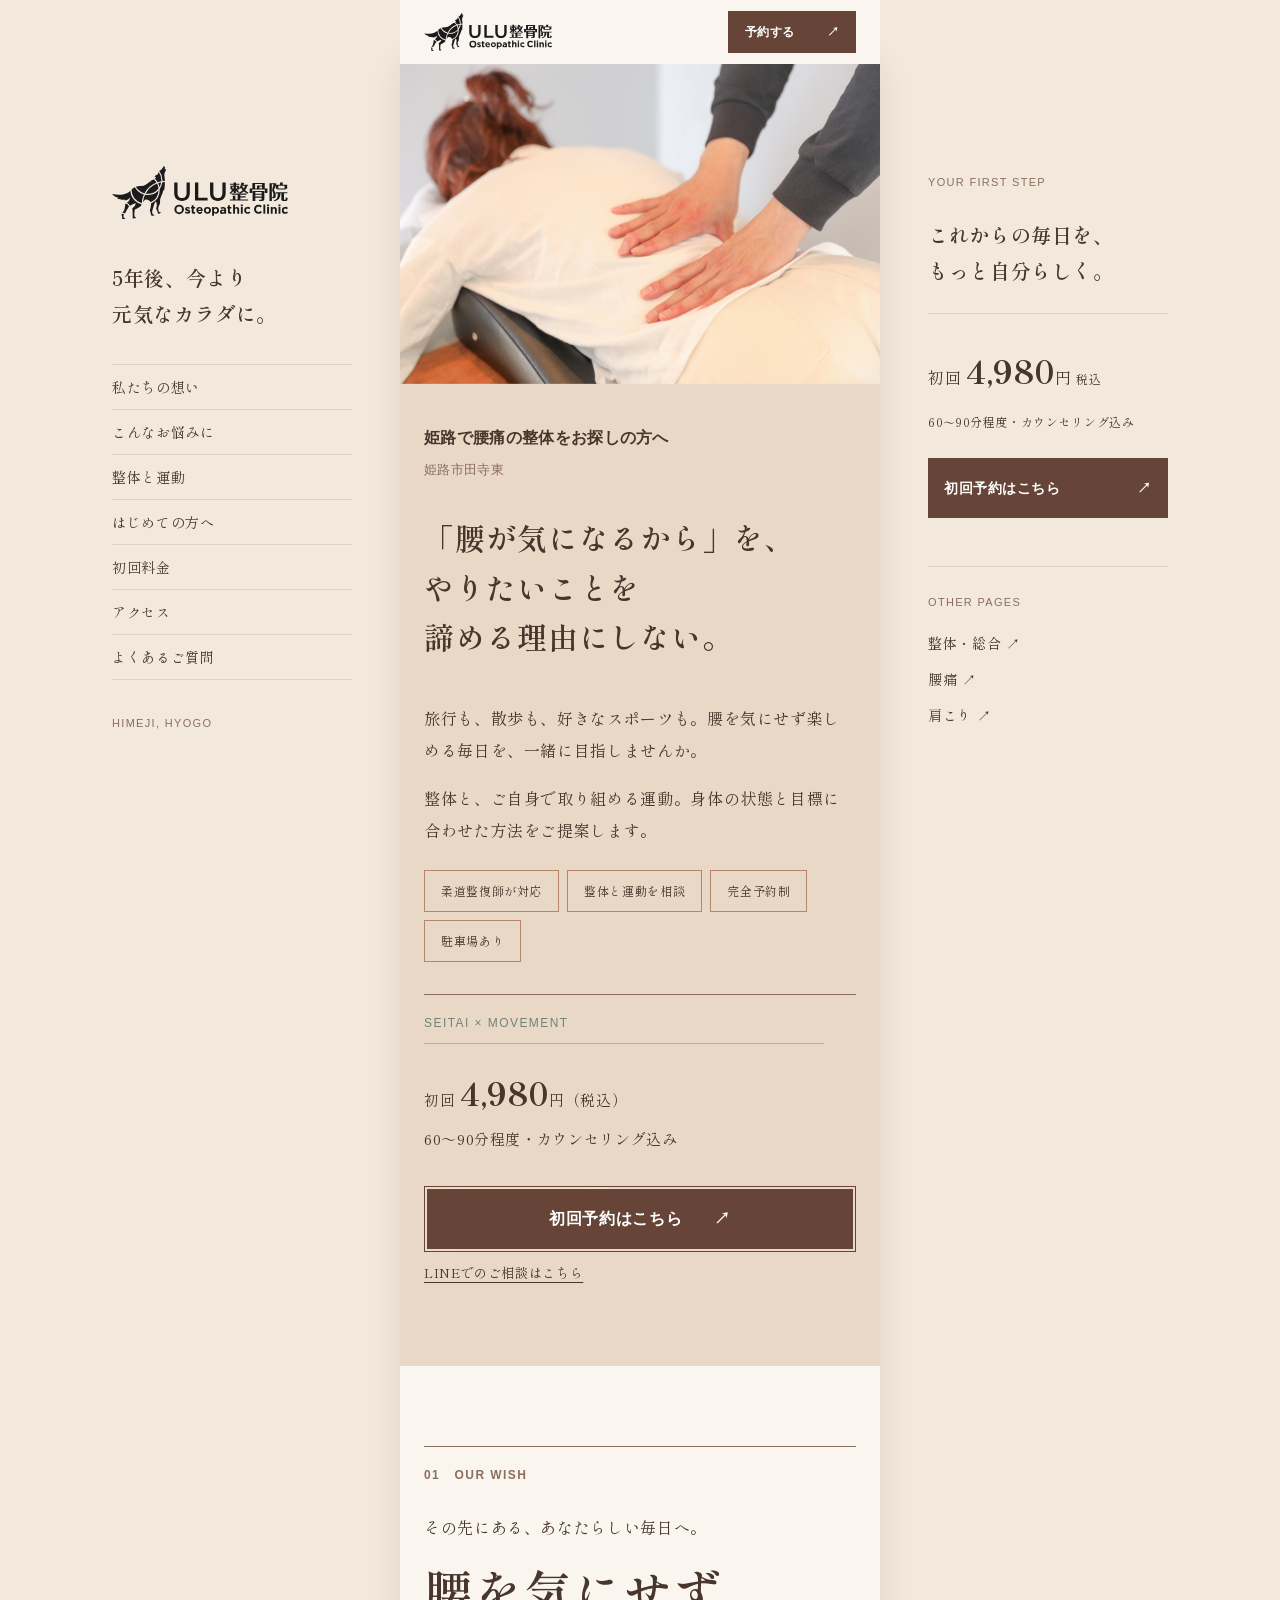
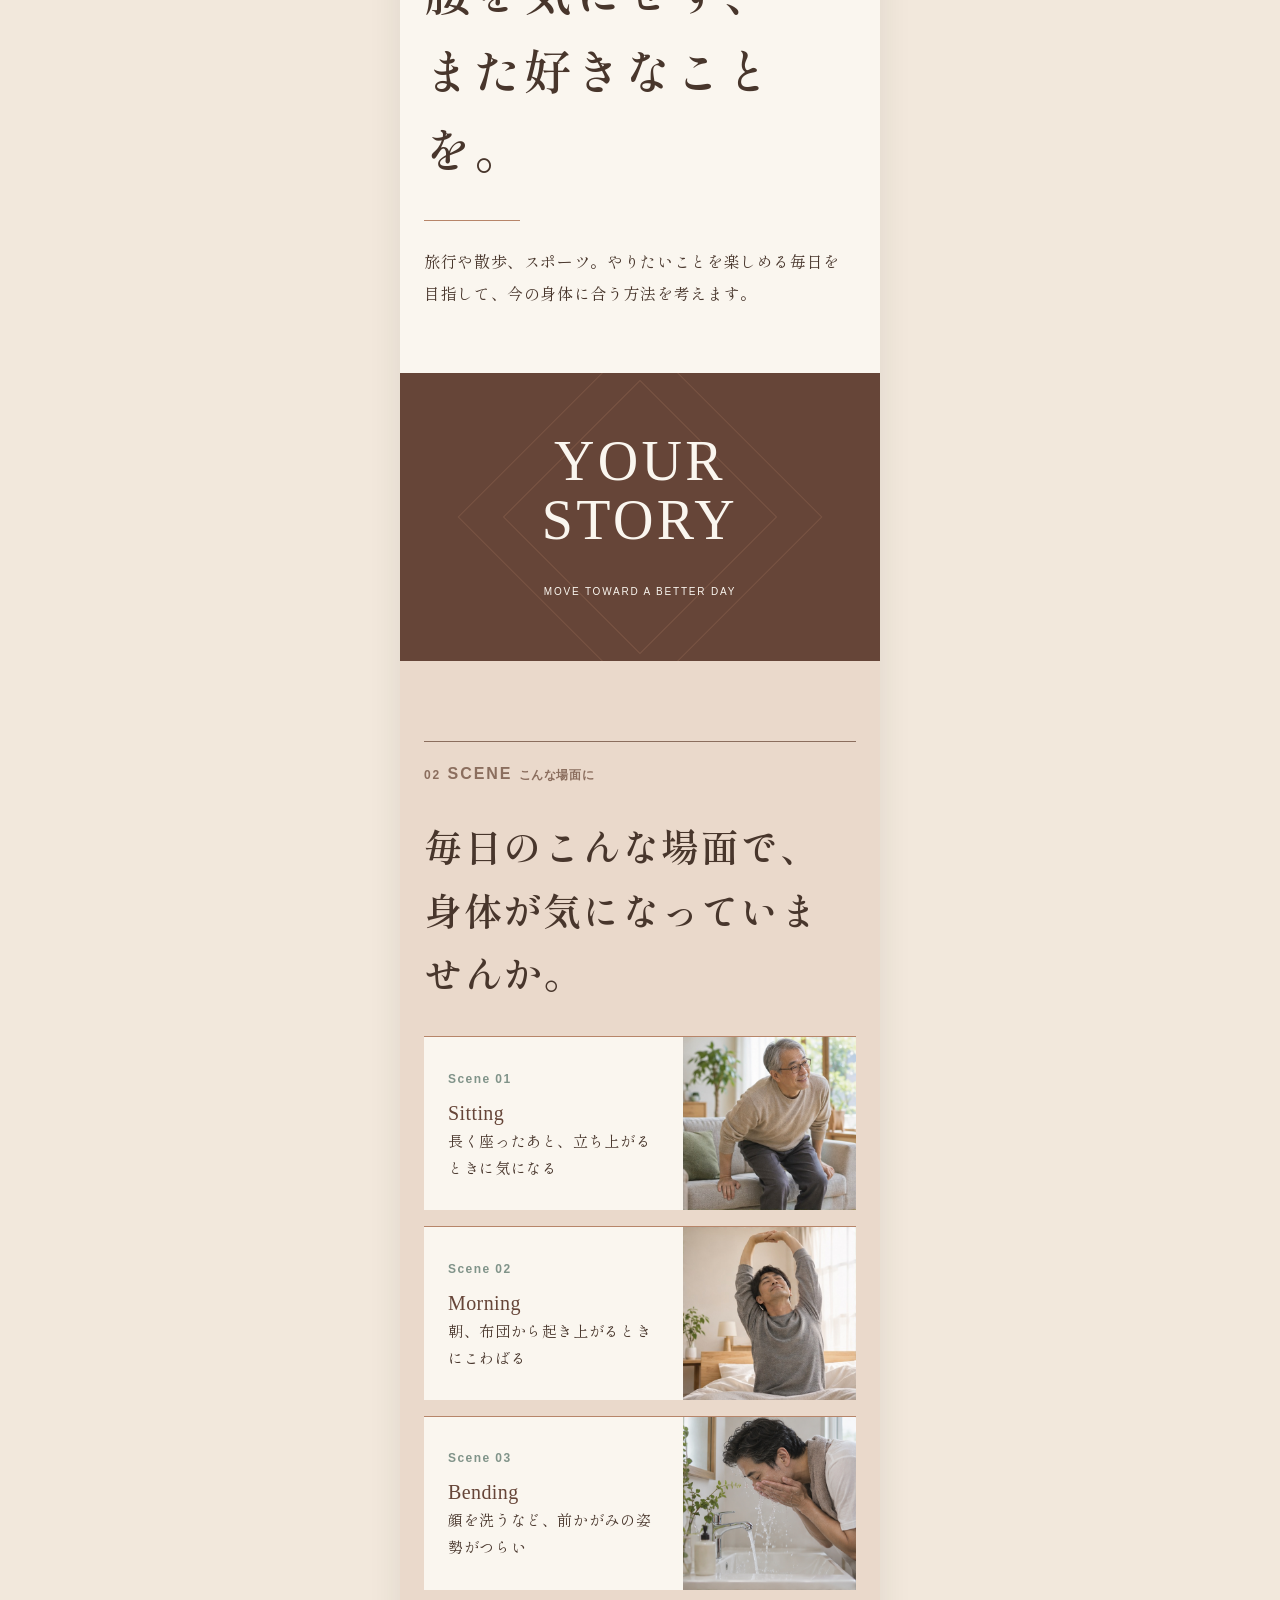
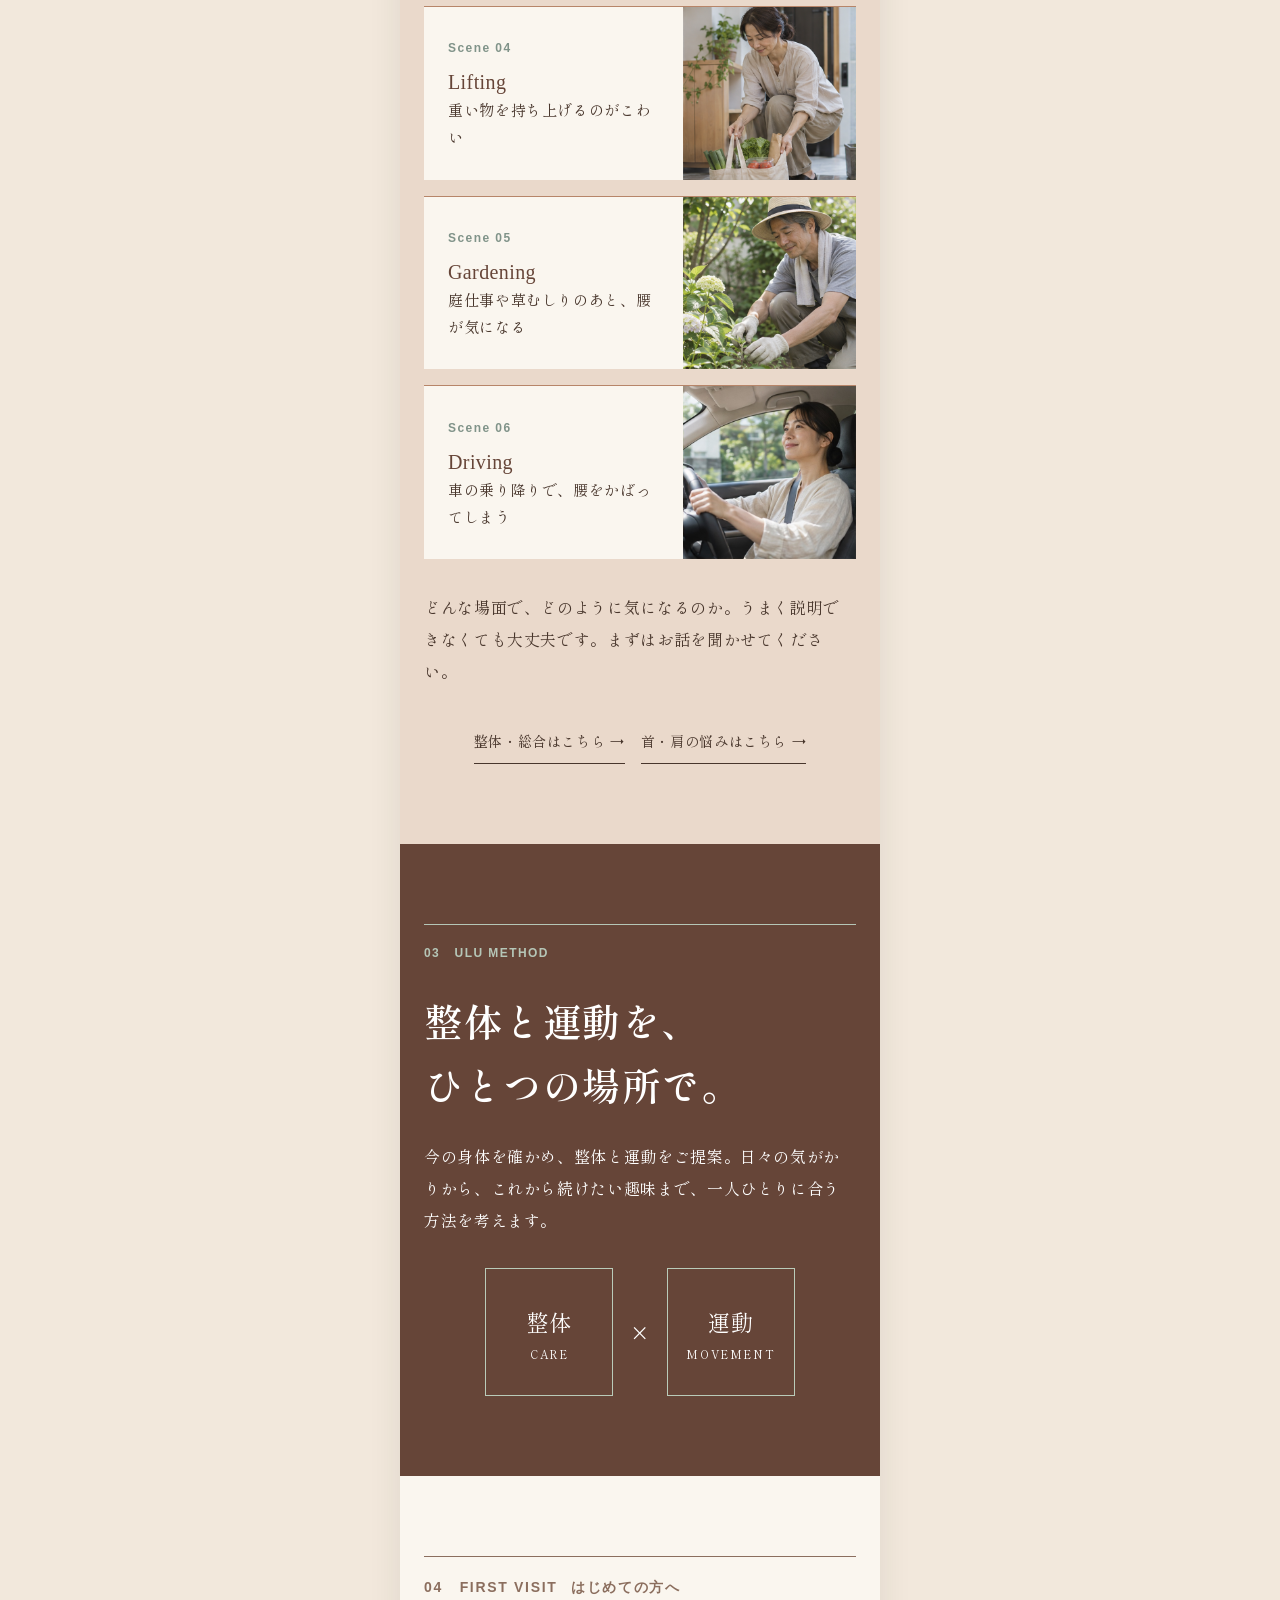
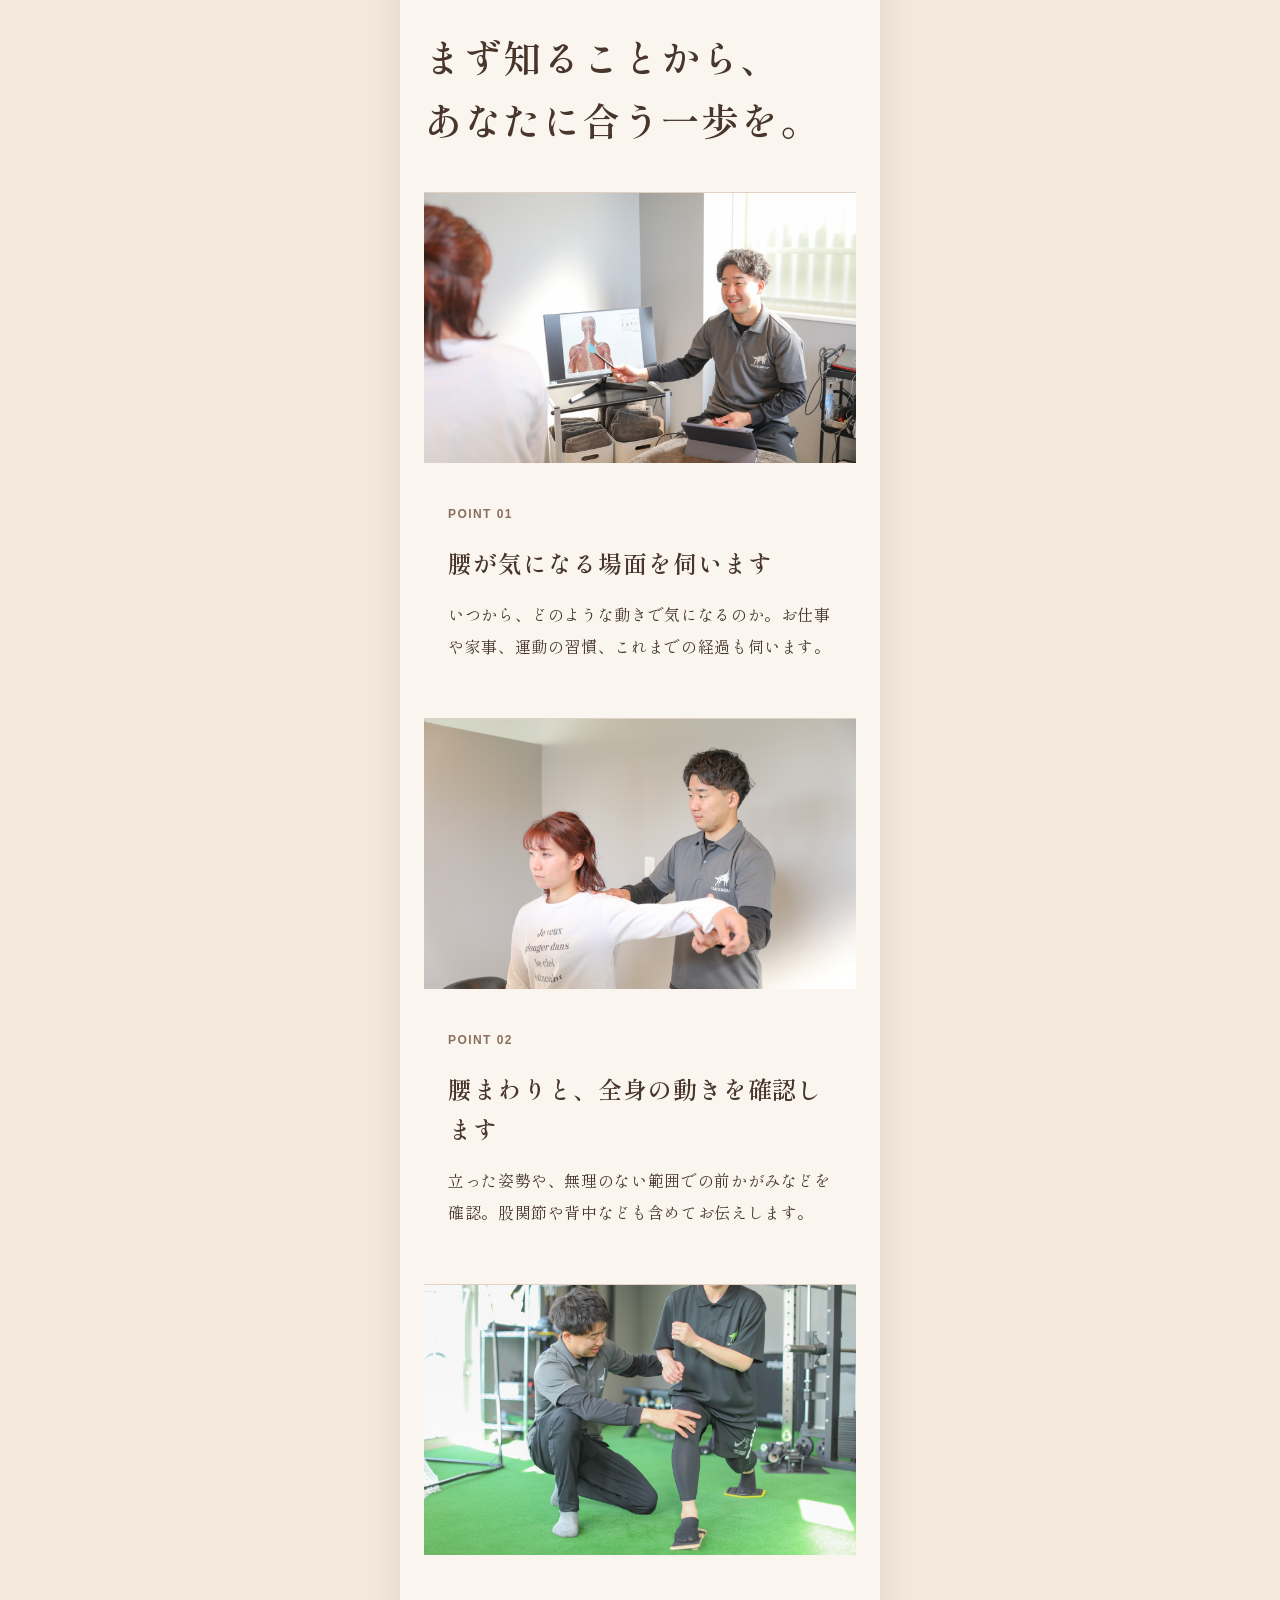
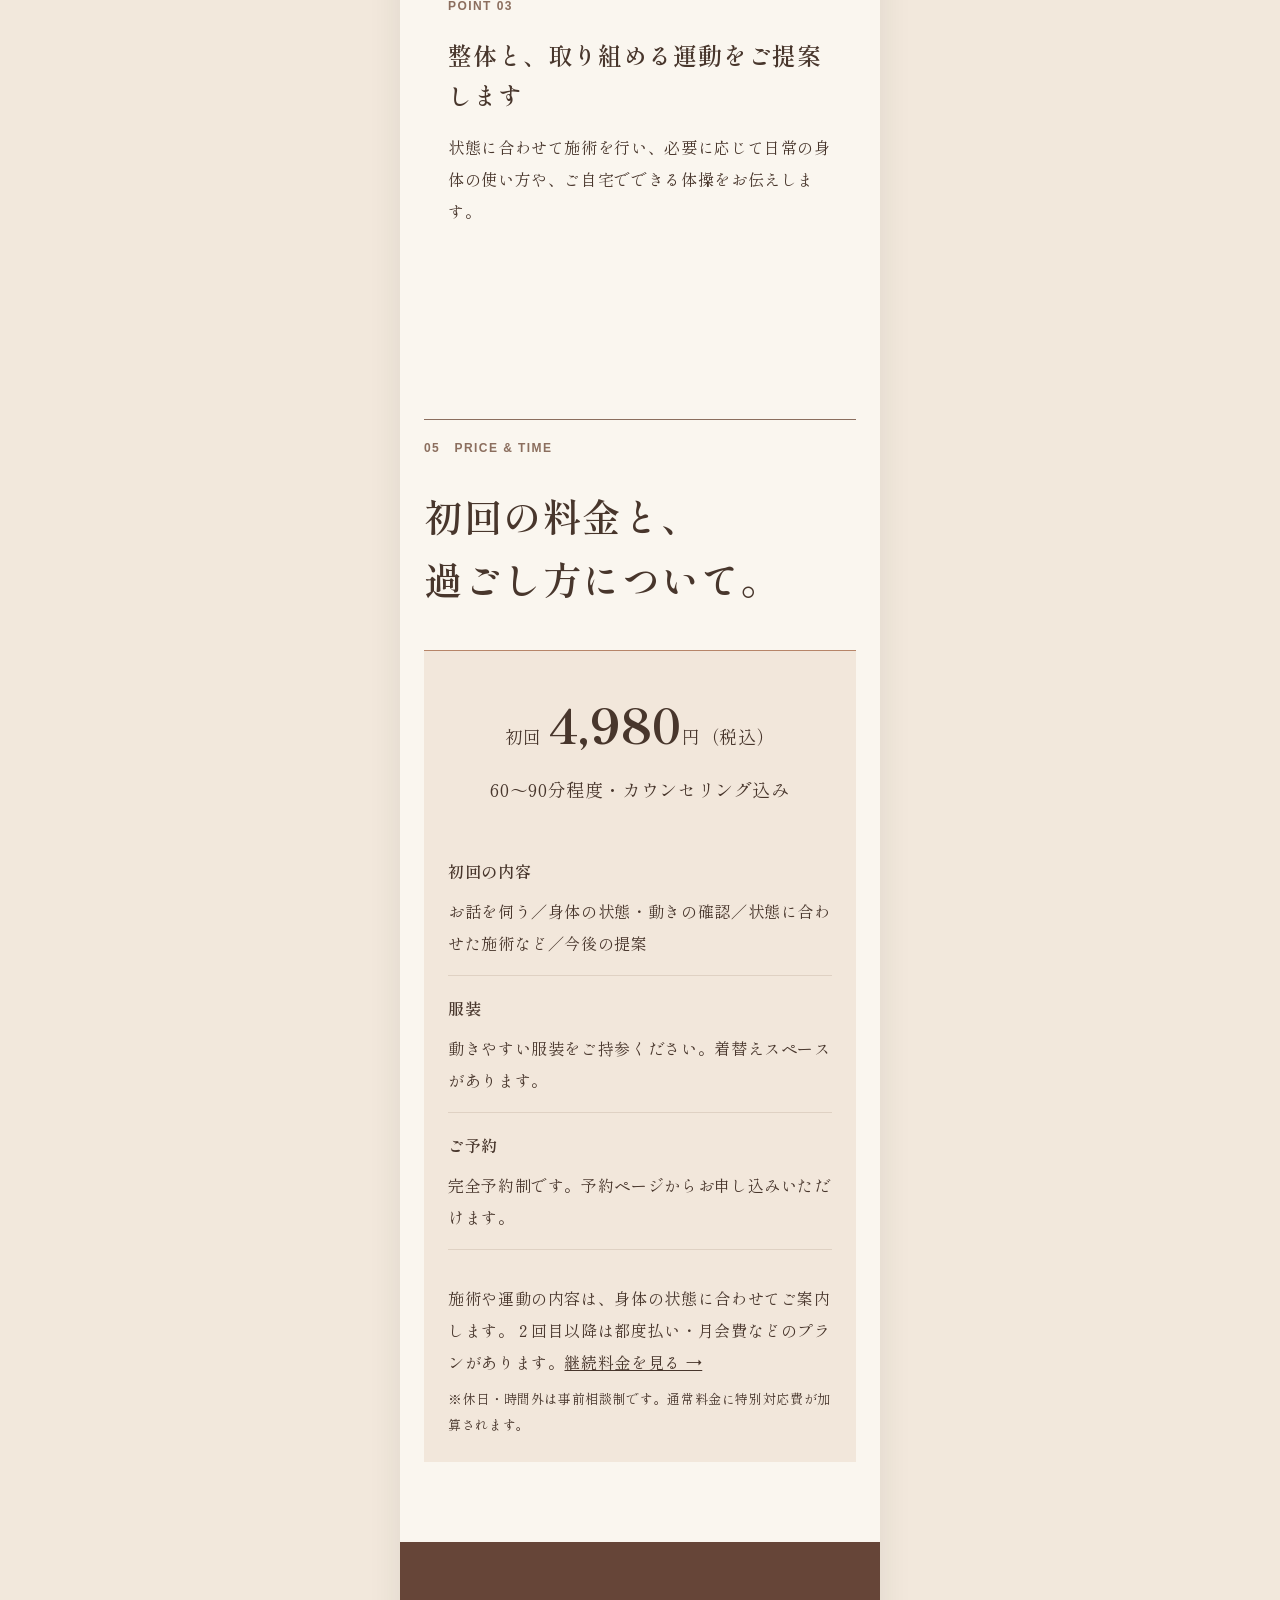
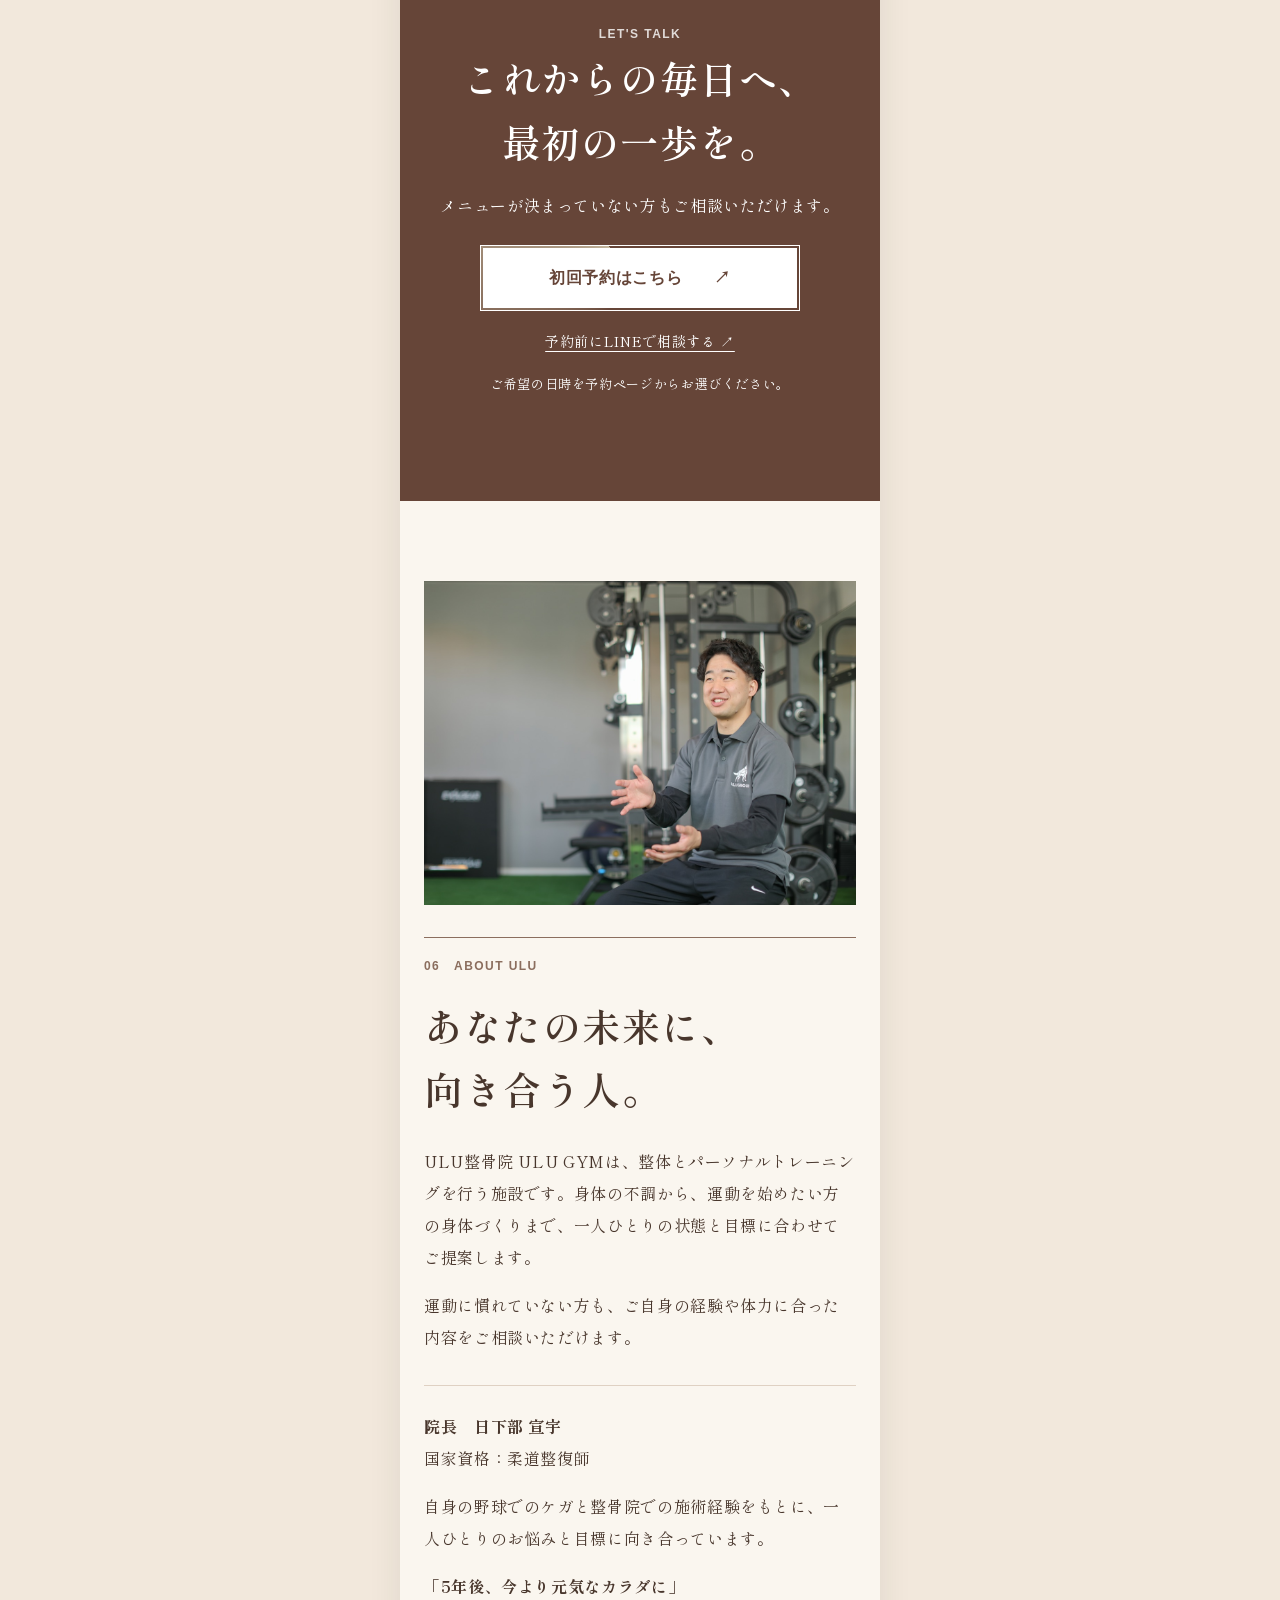
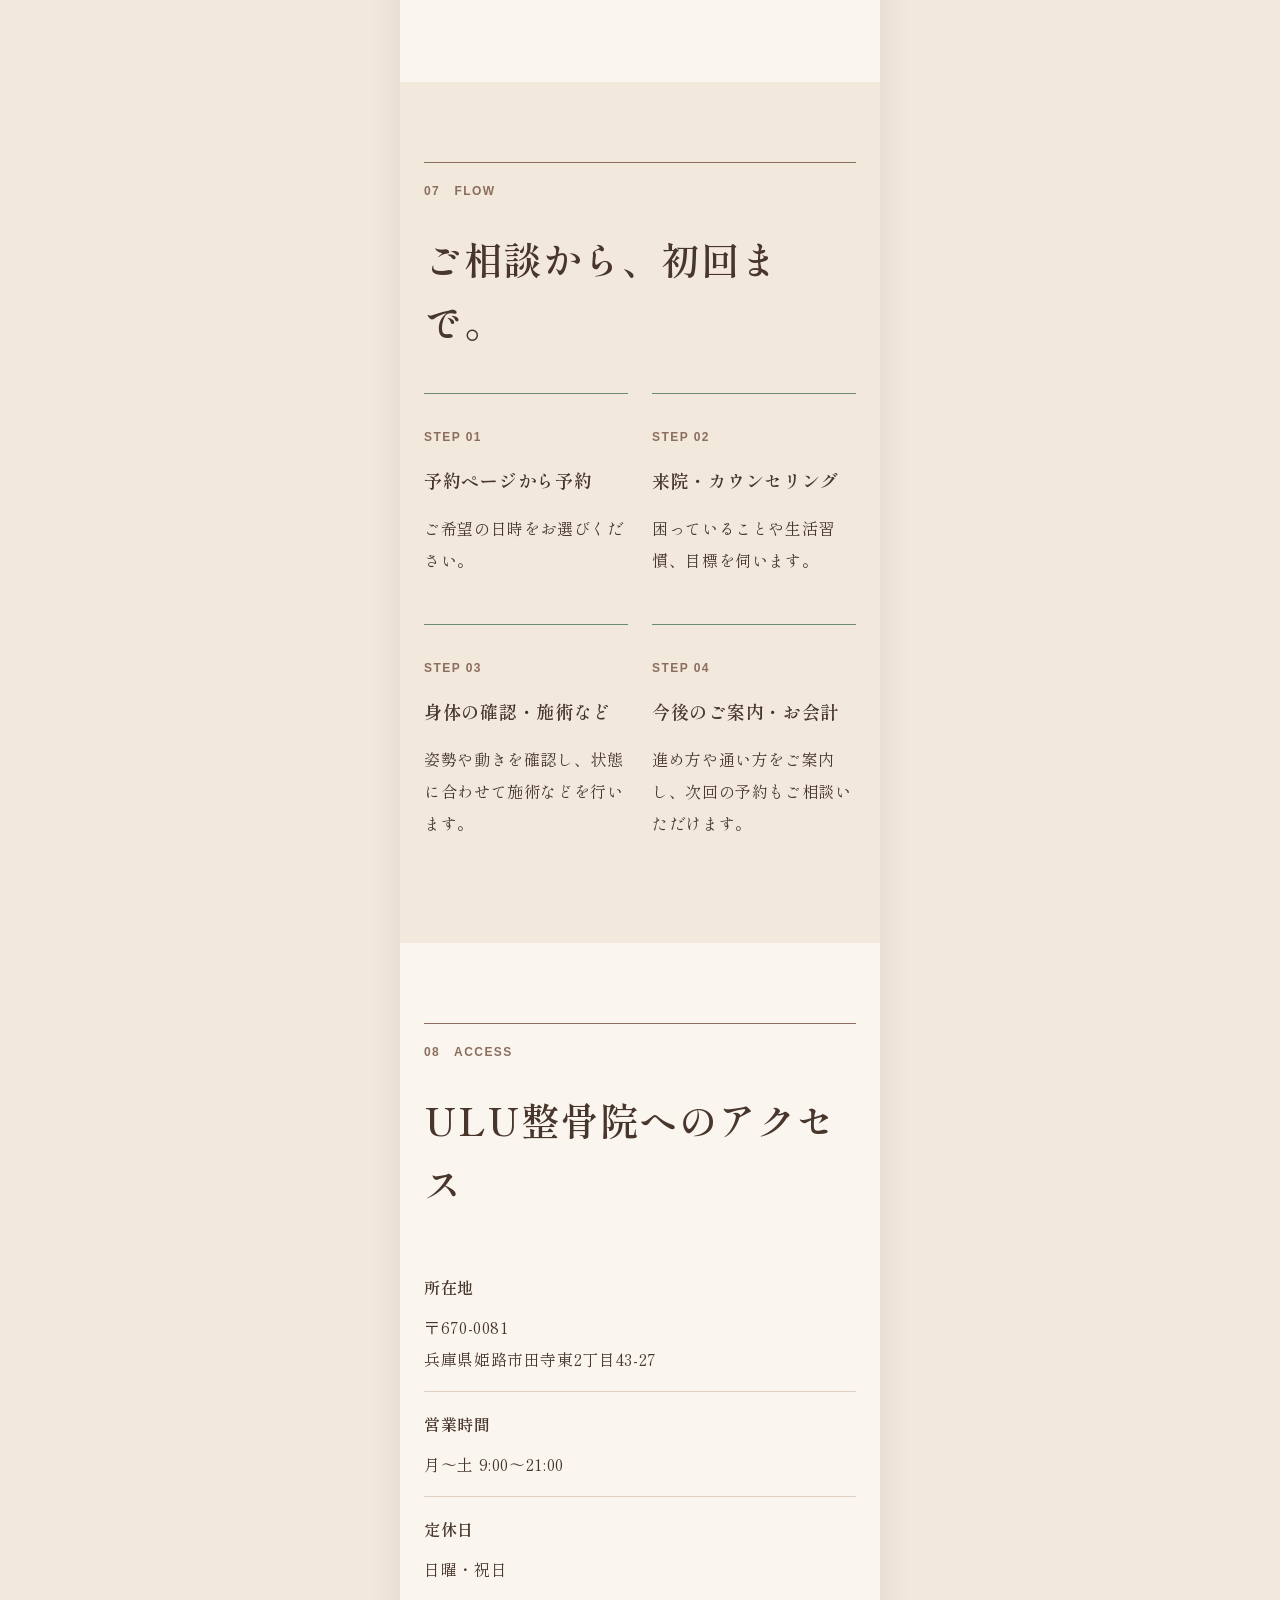
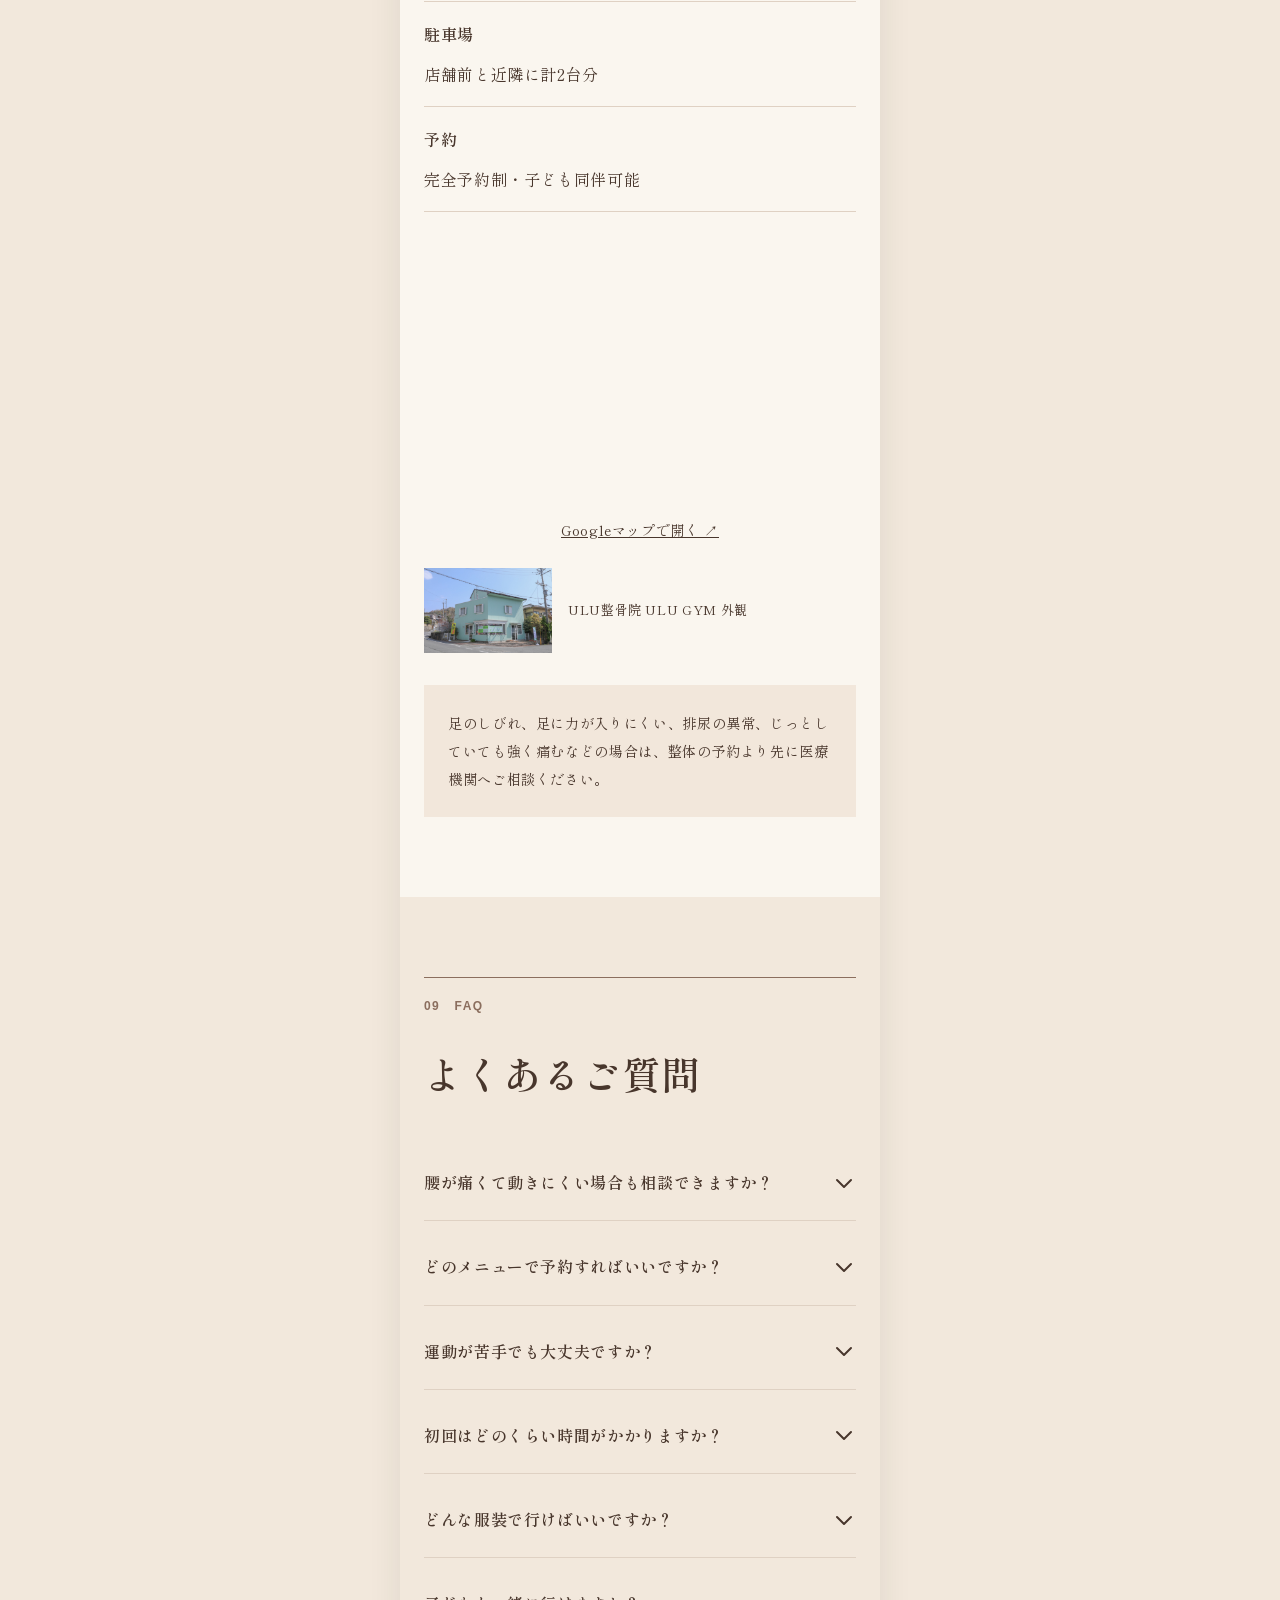
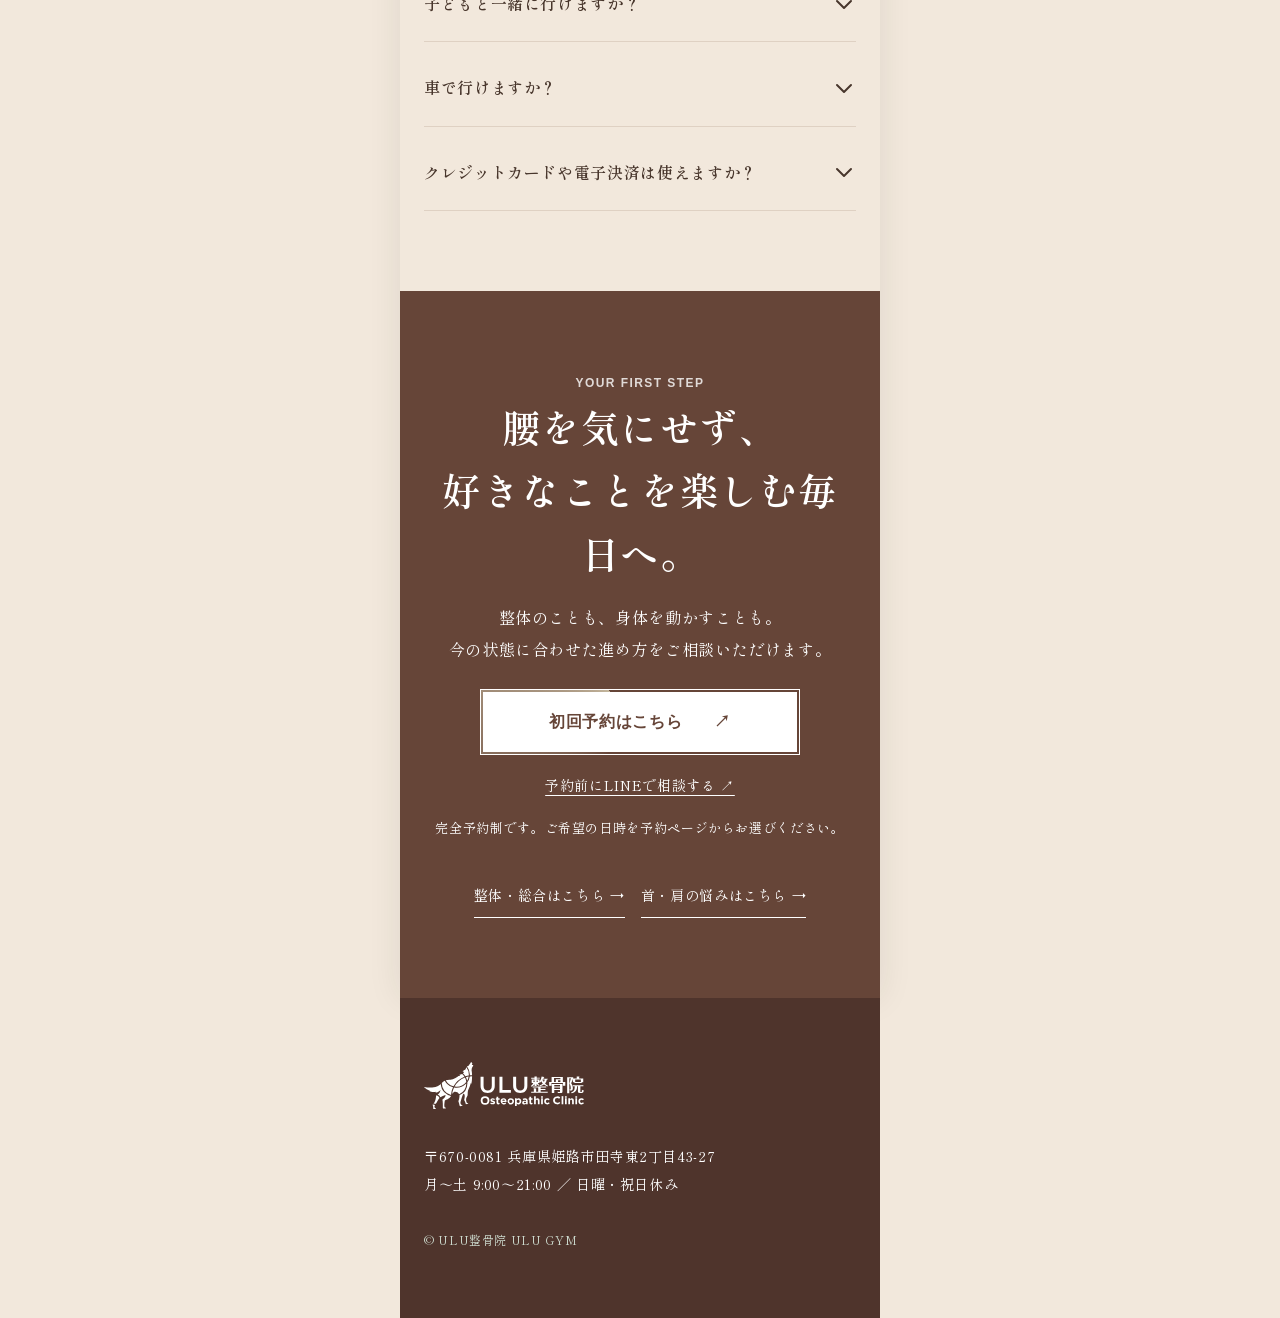
==== commit 3660a7f4: "Stage mobile headline refinement" ====
--- a/back.html
+++ b/back.html
@@ -1 +1 @@
-<!doctype html><html lang="ja"><head><meta charset="utf-8"><meta name="viewport" content="width=device-width,initial-scale=1"><meta name="description" content="姫路で腰痛の整体をお探しの方へ。ULU整骨院は身体の状態を確認し、整体と運動で好きなことを楽しめる毎日を目指します。"><title>姫路で腰痛の整体をお探しの方へ｜ULU整骨院</title><link rel="stylesheet" href="style.css?v=12"><script defer src="motion.js?v=1"></script><script>(function(w,d,s,l,i){w[l]=w[l]||[];w[l].push({'gtm.start':new Date().getTime(),event:'gtm.js'});var f=d.getElementsByTagName(s)[0],j=d.createElement(s),dl=l!='dataLayer'?'&l='+l:'';j.async=true;j.src='https://www.googletagmanager.com/gtm.js?id='+i+dl;f.parentNode.insertBefore(j,f);})(window,document,'script','dataLayer','GTM-WN6FW2GV');</script><script defer src="tracking.js?v=1"></script></head><body data-theme="back"><noscript><iframe src="https://www.googletagmanager.com/ns.html?id=GTM-WN6FW2GV" height="0" width="0" style="display:none;visibility:hidden" title="Google Tag Manager"></iframe></noscript><header><a class="logo" href="index.html" aria-label="ULU整骨院 トップ"><img src="assets/ulu-clinic-logo-black.svg" alt="" width="136" height="40"></a><span>姫路市田寺東・完全予約制</span><a class="head-cta" href="https://appointment-system.net/book?src=lp_youtu">予約する <b>↗</b></a></header><main id="app"><section id="top" class="hero"><div class="wrap hero-grid"><div class="hero-copy"><div class="eyebrow">姫路で腰痛の整体をお探しの方へ　｜　姫路市田寺東</div><h1>「腰が気になるから」を、<br>やりたいことを<br>諦める理由にしない。</h1><p>旅行も、散歩も、好きなスポーツも。腰を気にせず楽しめる毎日を、一緒に目指しませんか。</p><p>整体と、ご自身で取り組める運動。身体の状態と目標に合わせた方法をご提案します。</p><div class="tags"><span>柔道整復師が対応</span><span>整体と運動を相談</span><span>完全予約制</span><span>駐車場あり</span></div><div class="hero-kicker">SEITAI <span>×</span> MOVEMENT</div><div class="price-inline">初回 <strong>4,980</strong>円（税込）<br>60〜90分程度・カウンセリング込み</div><a class="button shimmer-button" href="https://appointment-system.net/book?src=lp_youtu"><span class="shimmer-spark" aria-hidden="true"><span class="shimmer-spin"></span></span><span class="shimmer-label">初回予約はこちら <span>↗</span></span></a><p class="note"><a href="https://lin.ee/pum599o">LINEでのご相談はこちら</a></p></div><div class="hero-photo"><img src="assets/back-care.jpg" alt="腰まわりの施術風景"></div></div></section><section id="vision" class="story-intro"><div class="wrap story-wrap"><div class="story-content"><div class="story-label">01 &nbsp; OUR WISH</div><p class="story-overline">その先にある、あなたらしい毎日へ。</p><h2>腰を気にせず、<br>また好きなことを。</h2><div class="story-line"></div><p>旅行や散歩、スポーツ。やりたいことを楽しめる毎日を目指して、今の身体に合う方法を考えます。</p></div><div class="story-image" aria-hidden="true"><span>YOUR<br>STORY</span><small>MOVE TOWARD A BETTER DAY</small></div></div></section><section id="scenes" class="section scene-section"><div class="wrap"><div class="section-head"><div class="en scene-heading"><small>02</small> SCENE <span>こんな場面に</span></div><h2>毎日のこんな場面で、<br>身体が気になっていませんか。</h2></div><div class="scenes"><div class="scene"><div class="scene-copy"><b>Scene 01</b><span class="scene-name">Sitting</span><p>長く座ったあと、立ち上がるときに気になる</p></div><div class="scene-photo" aria-hidden="true" style="background-image:url(assets/life-scenes.jpg);background-position:100% 0%"></div></div><div class="scene"><div class="scene-copy"><b>Scene 02</b><span class="scene-name">Morning</span><p>朝、布団から起き上がるときにこわばる</p></div><div class="scene-photo" aria-hidden="true" style="background-image:url(assets/life-scenes.jpg);background-position:50% 100%"></div></div><div class="scene"><div class="scene-copy"><b>Scene 03</b><span class="scene-name">Bending</span><p>顔を洗うなど、前かがみの姿勢がつらい</p></div><div class="scene-photo" aria-hidden="true" style="background-image:url(assets/scene-grid-a.png);background-position:0% 0%"></div></div><div class="scene"><div class="scene-copy"><b>Scene 04</b><span class="scene-name">Lifting</span><p>重い物を持ち上げるのがこわい</p></div><div class="scene-photo" aria-hidden="true" style="background-image:url(assets/scene-grid-a.png);background-position:50% 0%"></div></div><div class="scene"><div class="scene-copy"><b>Scene 05</b><span class="scene-name">Gardening</span><p>庭仕事や草むしりのあと、腰が気になる</p></div><div class="scene-photo" aria-hidden="true" style="background-image:url(assets/scene-grid-a.png);background-position:100% 0%"></div></div><div class="scene"><div class="scene-copy"><b>Scene 06</b><span class="scene-name">Driving</span><p>車の乗り降りで、腰をかばってしまう</p></div><div class="scene-photo" aria-hidden="true" style="background-image:url(assets/life-scenes.jpg);background-position:50% 0%"></div></div></div><p class="after">どんな場面で、どのように気になるのか。うまく説明できなくても大丈夫です。まずはお話を聞かせてください。</p><div class="links"><a href="index.html">整体・総合はこちら →</a><a href="shoulder.html">首・肩の悩みはこちら →</a></div></div></section><section id="method" class="feature-section"><div class="wrap feature-wrap"><div><span class="feature-label">03 &nbsp; ULU METHOD</span><h2>整体と運動を、<br>ひとつの場所で。</h2><p>今の身体を確かめ、整体と運動をご提案。日々の気がかりから、これから続けたい趣味まで、一人ひとりに合う方法を考えます。</p></div><div class="feature-pair"><span>整体<small>CARE</small></span><b>×</b><span>運動<small>MOVEMENT</small></span></div></div></section><section id="first-visit" class="section soft first-section"><div class="wrap"><div class="section-head"><div class="en point-heading">04 &nbsp; FIRST VISIT <span>はじめての方へ</span></div><h2>まず知ることから、<br>あなたに合う一歩を。</h2></div><div class="points"><div class="point"><img src="assets/consultation.jpg" alt="身体についてお話を伺う様子" loading="lazy"><div class="point-copy"><strong>POINT 01</strong><h3>腰が気になる場面を伺います</h3><p>いつから、どのような動きで気になるのか。お仕事や家事、運動の習慣、これまでの経過も伺います。</p></div></div><div class="point"><img src="assets/shoulder-check.jpg" alt="身体の動きを確認する様子" loading="lazy"><div class="point-copy"><strong>POINT 02</strong><h3>腰まわりと、全身の動きを確認します</h3><p>立った姿勢や、無理のない範囲での前かがみなどを確認。股関節や背中なども含めてお伝えします。</p></div></div><div class="point"><img src="assets/movement.jpg" alt="身体の動かし方を確認する様子" loading="lazy"><div class="point-copy"><strong>POINT 03</strong><h3>整体と、取り組める運動をご提案します</h3><p>状態に合わせて施術を行い、必要に応じて日常の身体の使い方や、ご自宅でできる体操をお伝えします。</p></div></div></div></div></section><section id="price" class="section"><div class="wrap"><div class="section-head"><div class="en">05 &nbsp; PRICE & TIME</div><h2>初回の料金と、<br>過ごし方について。</h2></div><div class="pricebox"><div class="price-number">初回 <strong>4,980</strong>円（税込）<br><span>60〜90分程度・カウンセリング込み</span></div><dl><div><dt>初回の内容</dt><dd>お話を伺う／身体の状態・動きの確認／状態に合わせた施術など／今後の提案</dd></div><div><dt>服装</dt><dd>動きやすい服装をご持参ください。着替えスペースがあります。</dd></div><div><dt>ご予約</dt><dd>完全予約制です。予約ページからお申し込みいただけます。</dd></div></dl><p>施術や運動の内容は、身体の状態に合わせてご案内します。２回目以降は都度払い・月会費などのプランがあります。<a href="https://ulu-gym-seikotsu.com/introduce/price/">継続料金を見る →</a></p><p class="note">※休日・時間外は事前相談制です。通常料金に特別対応費が加算されます。</p></div></div></section><section class="cta"><div class="en">LET'S TALK</div><h2>これからの毎日へ、<br>最初の一歩を。</h2><p>メニューが決まっていない方もご相談いただけます。</p><a class="button shimmer-button" href="https://appointment-system.net/book?src=lp_youtu"><span class="shimmer-spark" aria-hidden="true"><span class="shimmer-spin"></span></span><span class="shimmer-label">初回予約はこちら <span>↗</span></span></a><p class="line-consult"><a href="https://lin.ee/pum599o">予約前にLINEで相談する ↗</a></p><p class="note">ご希望の日時を予約ページからお選びください。</p></section><section class="section"><div class="wrap about"><img src="assets/director.jpg" alt="ULU整骨院 院長の紹介" loading="lazy"><div><div class="en">06 &nbsp; ABOUT ULU</div><h2>あなたの未来に、<br>向き合う人。</h2><p>ULU整骨院 ULU GYMは、整体とパーソナルトレーニングを行う施設です。身体の不調から、運動を始めたい方の身体づくりまで、一人ひとりの状態と目標に合わせてご提案します。</p><p>運動に慣れていない方も、ご自身の経験や体力に合った内容をご相談いただけます。</p><div class="name"><b>院長　日下部 宣宇</b><br>国家資格：柔道整復師<p>自身の野球でのケガと整骨院での施術経験をもとに、一人ひとりのお悩みと目標に向き合っています。</p><b>「5年後、今より元気なカラダに」</b></div></div></div></section><section class="section soft"><div class="wrap"><div class="section-head"><div class="en">07 &nbsp; FLOW</div><h2>ご相談から、初回まで。</h2></div><div class="steps"><div class="step"><b>STEP 01</b><h3>予約ページから予約</h3><p>ご希望の日時をお選びください。</p></div><div class="step"><b>STEP 02</b><h3>来院・カウンセリング</h3><p>困っていることや生活習慣、目標を伺います。</p></div><div class="step"><b>STEP 03</b><h3>身体の確認・施術など</h3><p>姿勢や動きを確認し、状態に合わせて施術などを行います。</p></div><div class="step"><b>STEP 04</b><h3>今後のご案内・お会計</h3><p>進め方や通い方をご案内し、次回の予約もご相談いただけます。</p></div></div></div></section><section id="access" class="section"><div class="wrap"><div class="section-head"><div class="en">08 &nbsp; ACCESS</div><h2>ULU整骨院へのアクセス</h2></div><div class="access"><div><dl><div><dt>所在地</dt><dd>〒670-0081<br>兵庫県姫路市田寺東2丁目43-27</dd></div><div><dt>営業時間</dt><dd>月〜土 9:00〜21:00</dd></div><div><dt>定休日</dt><dd>日曜・祝日</dd></div><div><dt>駐車場</dt><dd>店舗前と近隣に計2台分</dd></div><div><dt>予約</dt><dd>完全予約制・子ども同伴可能</dd></div></dl></div><div><iframe class="map" title="ULU整骨院の地図" loading="lazy" src="https://maps.google.com/maps?q=%E5%85%B5%E5%BA%AB%E7%9C%8C%E5%A7%AB%E8%B7%AF%E5%B8%82%E7%94%B0%E5%AF%BA%E6%9D%B12%E4%B8%81%E7%9B%AE43-27&output=embed"></iframe><a class="map-link" href="https://www.google.com/maps/search/?api=1&amp;query=34.8591765%2C134.6760666">Googleマップで開く ↗</a></div></div><div class="access-photo"><img src="assets/clinic.jpg" alt="ULU整骨院 ULU GYMの外観" loading="lazy"><span>ULU整骨院 ULU GYM 外観</span></div><div class="warning">足のしびれ、足に力が入りにくい、排尿の異常、じっとしていても強く痛むなどの場合は、整体の予約より先に医療機関へご相談ください。</div></div></section><section id="faq" class="section soft"><div class="wrap"><div class="section-head"><div class="en">09 &nbsp; FAQ</div><h2>よくあるご質問</h2></div><div class="faq"><details class="group"><summary><span>腰が痛くて動きにくい場合も相談できますか？</span><svg aria-hidden="true" xmlns="http://www.w3.org/2000/svg" fill="none" viewBox="0 0 24 24" stroke="currentColor"><path stroke-linecap="round" stroke-linejoin="round" stroke-width="2" d="M19 9l-7 7-7-7" /></svg></summary><div class="answer"><p>まずはLINEで現在の様子をお知らせください。状態によっては、先に医療機関での確認をご案内する場合があります。</p></div></details><details class="group"><summary><span>どのメニューで予約すればいいですか？</span><svg aria-hidden="true" xmlns="http://www.w3.org/2000/svg" fill="none" viewBox="0 0 24 24" stroke="currentColor"><path stroke-linecap="round" stroke-linejoin="round" stroke-width="2" d="M19 9l-7 7-7-7" /></svg></summary><div class="answer"><p>迷う場合は、<a href="https://lin.ee/pum599o">LINEでお悩みやご希望をお知らせください</a>。身体の状態と目的を伺い、合う内容をご提案します。</p></div></details><details class="group"><summary><span>運動が苦手でも大丈夫ですか？</span><svg aria-hidden="true" xmlns="http://www.w3.org/2000/svg" fill="none" viewBox="0 0 24 24" stroke="currentColor"><path stroke-linecap="round" stroke-linejoin="round" stroke-width="2" d="M19 9l-7 7-7-7" /></svg></summary><div class="answer"><p>運動経験や体力、身体の状態に合わせた内容をご提案します。運動に慣れていない方もご相談ください。</p></div></details><details class="group"><summary><span>初回はどのくらい時間がかかりますか？</span><svg aria-hidden="true" xmlns="http://www.w3.org/2000/svg" fill="none" viewBox="0 0 24 24" stroke="currentColor"><path stroke-linecap="round" stroke-linejoin="round" stroke-width="2" d="M19 9l-7 7-7-7" /></svg></summary><div class="answer"><p>カウンセリングを含めて60〜90分程度です。時間に余裕をもってお越しください。</p></div></details><details class="group"><summary><span>どんな服装で行けばいいですか？</span><svg aria-hidden="true" xmlns="http://www.w3.org/2000/svg" fill="none" viewBox="0 0 24 24" stroke="currentColor"><path stroke-linecap="round" stroke-linejoin="round" stroke-width="2" d="M19 9l-7 7-7-7" /></svg></summary><div class="answer"><p>Tシャツやジャージなど、動きやすい服装をご持参ください。着替えスペースがあります。</p></div></details><details class="group"><summary><span>子どもと一緒に行けますか？</span><svg aria-hidden="true" xmlns="http://www.w3.org/2000/svg" fill="none" viewBox="0 0 24 24" stroke="currentColor"><path stroke-linecap="round" stroke-linejoin="round" stroke-width="2" d="M19 9l-7 7-7-7" /></svg></summary><div class="answer"><p>はい。子ども同伴でお越しいただけます。ご予約時にお知らせください。</p></div></details><details class="group"><summary><span>車で行けますか？</span><svg aria-hidden="true" xmlns="http://www.w3.org/2000/svg" fill="none" viewBox="0 0 24 24" stroke="currentColor"><path stroke-linecap="round" stroke-linejoin="round" stroke-width="2" d="M19 9l-7 7-7-7" /></svg></summary><div class="answer"><p>はい。店舗前と近隣に、計2台分の駐車場があります。</p></div></details><details class="group"><summary><span>クレジットカードや電子決済は使えますか？</span><svg aria-hidden="true" xmlns="http://www.w3.org/2000/svg" fill="none" viewBox="0 0 24 24" stroke="currentColor"><path stroke-linecap="round" stroke-linejoin="round" stroke-width="2" d="M19 9l-7 7-7-7" /></svg></summary><div class="answer"><p>はい。クレジットカード・電子決済に対応しています。</p></div></details></div></div></section><section class="cta"><div class="en">YOUR FIRST STEP</div><h2>腰を気にせず、<br>好きなことを楽しむ毎日へ。</h2><p>整体のことも、身体を動かすことも。<br>今の状態に合わせた進め方をご相談いただけます。</p><a class="button shimmer-button" href="https://appointment-system.net/book?src=lp_youtu"><span class="shimmer-spark" aria-hidden="true"><span class="shimmer-spin"></span></span><span class="shimmer-label">初回予約はこちら <span>↗</span></span></a><p class="line-consult"><a href="https://lin.ee/pum599o">予約前にLINEで相談する ↗</a></p><p class="note">完全予約制です。ご希望の日時を予約ページからお選びください。</p><div class="links"><a href="index.html">整体・総合はこちら →</a><a href="shoulder.html">首・肩の悩みはこちら →</a></div></section></main><footer><div class="wrap"><a class="logo" href="index.html" aria-label="ULU整骨院 トップ"><img src="assets/ulu-clinic-logo-white.svg" alt="" width="160" height="48"></a><p>〒670-0081 兵庫県姫路市田寺東2丁目43-27<br>月〜土 9:00〜21:00 ／ 日曜・祝日休み</p><small>© ULU整骨院 ULU GYM</small></div></footer><aside class="mobile-booking" aria-label="初回予約"><div><span>初回</span><strong>4,980円</strong><small>（税込）</small></div><a href="https://appointment-system.net/book?src=lp_youtu">予約する <span aria-hidden="true">↗</span></a></aside><aside class="desktop-left" aria-label="ページ内のご案内"><div class="rail-inner"><a class="rail-brand" href="#top" aria-label="ページの先頭へ"><img src="assets/ulu-clinic-logo-black.svg" alt="ULU整骨院" width="176" height="56"></a><p class="rail-intro">5年後、今より<br>元気なカラダに。</p><nav aria-label="ページ内メニュー"><a href="#vision">私たちの想い</a><a href="#scenes">こんなお悩みに</a><a href="#method">整体と運動</a><a href="#first-visit">はじめての方へ</a><a href="#price">初回料金</a><a href="#access">アクセス</a><a href="#faq">よくあるご質問</a></nav><span class="rail-location">HIMEJI, HYOGO</span></div></aside><aside class="desktop-right" aria-label="ご予約と関連ページ"><div class="rail-inner"><p class="rail-label">YOUR FIRST STEP</p><p class="rail-heading">これからの毎日を、<br>もっと自分らしく。</p><div class="rail-price">初回 <strong>4,980</strong>円 <small>税込</small></div><p class="rail-note">60〜90分程度・カウンセリング込み</p><a class="rail-book" href="https://appointment-system.net/book?src=lp_youtu">初回予約はこちら <span aria-hidden="true">↗</span></a><div class="rail-links"><span>OTHER PAGES</span><a href="index.html">整体・総合 ↗</a><a href="back.html">腰痛 ↗</a><a href="shoulder.html">肩こり ↗</a></div></div></aside></body></html>
+<!doctype html><html lang="ja"><head><meta charset="utf-8"><meta name="viewport" content="width=device-width,initial-scale=1"><meta name="description" content="姫路で腰痛の整体をお探しの方へ。ULU整骨院は身体の状態を確認し、整体と運動で好きなことを楽しめる毎日を目指します。"><title>姫路で腰痛の整体をお探しの方へ｜ULU整骨院</title><link rel="stylesheet" href="style.css?v=12"><script defer src="motion.js?v=1"></script><script>(function(w,d,s,l,i){w[l]=w[l]||[];w[l].push({'gtm.start':new Date().getTime(),event:'gtm.js'});var f=d.getElementsByTagName(s)[0],j=d.createElement(s),dl=l!='dataLayer'?'&l='+l:'';j.async=true;j.src='https://www.googletagmanager.com/gtm.js?id='+i+dl;f.parentNode.insertBefore(j,f);})(window,document,'script','dataLayer','GTM-WN6FW2GV');</script><script defer src="tracking.js?v=1"></script></head><body data-theme="back"><noscript><iframe src="https://www.googletagmanager.com/ns.html?id=GTM-WN6FW2GV" height="0" width="0" style="display:none;visibility:hidden" title="Google Tag Manager"></iframe></noscript><header><a class="logo" href="index.html" aria-label="ULU整骨院 トップ"><img src="assets/ulu-clinic-logo-black.svg" alt="" width="136" height="40"></a><span>姫路市田寺東・完全予約制</span><a class="head-cta" href="https://appointment-system.net/book?src=lp_youtu">予約する <b>↗</b></a></header><main id="app"><section id="top" class="hero"><div class="wrap hero-grid"><div class="hero-copy"><div class="eyebrow">姫路で腰痛の整体をお探しの方へ<span class="hero-location">姫路市田寺東</span></div><h1>「腰が気になるから」を、<br>やりたいことを<br>諦める理由にしない。</h1><p>旅行も、散歩も、好きなスポーツも。腰を気にせず楽しめる毎日を、一緒に目指しませんか。</p><p>整体と、ご自身で取り組める運動。身体の状態と目標に合わせた方法をご提案します。</p><div class="tags"><span>柔道整復師が対応</span><span>整体と運動を相談</span><span>完全予約制</span><span>駐車場あり</span></div><div class="hero-kicker">SEITAI <span>×</span> MOVEMENT</div><div class="price-inline">初回 <strong>4,980</strong>円（税込）<br>60〜90分程度・カウンセリング込み</div><a class="button shimmer-button" href="https://appointment-system.net/book?src=lp_youtu"><span class="shimmer-spark" aria-hidden="true"><span class="shimmer-spin"></span></span><span class="shimmer-label">初回予約はこちら <span>↗</span></span></a><p class="note"><a href="https://lin.ee/pum599o">LINEでのご相談はこちら</a></p></div><div class="hero-photo"><img src="assets/back-care.jpg" alt="腰まわりの施術風景"></div></div></section><section id="vision" class="story-intro"><div class="wrap story-wrap"><div class="story-content"><div class="story-label">01 &nbsp; OUR WISH</div><p class="story-overline">その先にある、あなたらしい毎日へ。</p><h2>腰を気にせず、<br>また好きなことを。</h2><div class="story-line"></div><p>旅行や散歩、スポーツ。やりたいことを楽しめる毎日を目指して、今の身体に合う方法を考えます。</p></div><div class="story-image" aria-hidden="true"><span>YOUR<br>STORY</span><small>MOVE TOWARD A BETTER DAY</small></div></div></section><section id="scenes" class="section scene-section"><div class="wrap"><div class="section-head"><div class="en scene-heading"><small>02</small> SCENE <span>こんな場面に</span></div><h2>毎日のこんな場面で、<br>身体が気になっていませんか。</h2></div><div class="scenes"><div class="scene"><div class="scene-copy"><b>Scene 01</b><span class="scene-name">Sitting</span><p>長く座ったあと、立ち上がるときに気になる</p></div><div class="scene-photo" aria-hidden="true" style="background-image:url(assets/life-scenes.jpg);background-position:100% 0%"></div></div><div class="scene"><div class="scene-copy"><b>Scene 02</b><span class="scene-name">Morning</span><p>朝、布団から起き上がるときにこわばる</p></div><div class="scene-photo" aria-hidden="true" style="background-image:url(assets/life-scenes.jpg);background-position:50% 100%"></div></div><div class="scene"><div class="scene-copy"><b>Scene 03</b><span class="scene-name">Bending</span><p>顔を洗うなど、前かがみの姿勢がつらい</p></div><div class="scene-photo" aria-hidden="true" style="background-image:url(assets/scene-grid-a.png);background-position:0% 0%"></div></div><div class="scene"><div class="scene-copy"><b>Scene 04</b><span class="scene-name">Lifting</span><p>重い物を持ち上げるのがこわい</p></div><div class="scene-photo" aria-hidden="true" style="background-image:url(assets/scene-grid-a.png);background-position:50% 0%"></div></div><div class="scene"><div class="scene-copy"><b>Scene 05</b><span class="scene-name">Gardening</span><p>庭仕事や草むしりのあと、腰が気になる</p></div><div class="scene-photo" aria-hidden="true" style="background-image:url(assets/scene-grid-a.png);background-position:100% 0%"></div></div><div class="scene"><div class="scene-copy"><b>Scene 06</b><span class="scene-name">Driving</span><p>車の乗り降りで、腰をかばってしまう</p></div><div class="scene-photo" aria-hidden="true" style="background-image:url(assets/life-scenes.jpg);background-position:50% 0%"></div></div></div><p class="after">どんな場面で、どのように気になるのか。うまく説明できなくても大丈夫です。まずはお話を聞かせてください。</p><div class="links"><a href="index.html">整体・総合はこちら →</a><a href="shoulder.html">首・肩の悩みはこちら →</a></div></div></section><section id="method" class="feature-section"><div class="wrap feature-wrap"><div><span class="feature-label">03 &nbsp; ULU METHOD</span><h2>整体と運動を、<br>ひとつの場所で。</h2><p>今の身体を確かめ、整体と運動をご提案。日々の気がかりから、これから続けたい趣味まで、一人ひとりに合う方法を考えます。</p></div><div class="feature-pair"><span>整体<small>CARE</small></span><b>×</b><span>運動<small>MOVEMENT</small></span></div></div></section><section id="first-visit" class="section soft first-section"><div class="wrap"><div class="section-head"><div class="en point-heading">04 &nbsp; FIRST VISIT <span>はじめての方へ</span></div><h2>まず知ることから、<br>あなたに合う一歩を。</h2></div><div class="points"><div class="point"><img src="assets/consultation.jpg" alt="身体についてお話を伺う様子" loading="lazy"><div class="point-copy"><strong>POINT 01</strong><h3>腰が気になる場面を伺います</h3><p>いつから、どのような動きで気になるのか。お仕事や家事、運動の習慣、これまでの経過も伺います。</p></div></div><div class="point"><img src="assets/shoulder-check.jpg" alt="身体の動きを確認する様子" loading="lazy"><div class="point-copy"><strong>POINT 02</strong><h3>腰まわりと、全身の動きを確認します</h3><p>立った姿勢や、無理のない範囲での前かがみなどを確認。股関節や背中なども含めてお伝えします。</p></div></div><div class="point"><img src="assets/movement.jpg" alt="身体の動かし方を確認する様子" loading="lazy"><div class="point-copy"><strong>POINT 03</strong><h3>整体と、取り組める運動をご提案します</h3><p>状態に合わせて施術を行い、必要に応じて日常の身体の使い方や、ご自宅でできる体操をお伝えします。</p></div></div></div></div></section><section id="price" class="section"><div class="wrap"><div class="section-head"><div class="en">05 &nbsp; PRICE & TIME</div><h2>初回の料金と、<br>過ごし方について。</h2></div><div class="pricebox"><div class="price-number">初回 <strong>4,980</strong>円（税込）<br><span>60〜90分程度・カウンセリング込み</span></div><dl><div><dt>初回の内容</dt><dd>お話を伺う／身体の状態・動きの確認／状態に合わせた施術など／今後の提案</dd></div><div><dt>服装</dt><dd>動きやすい服装をご持参ください。着替えスペースがあります。</dd></div><div><dt>ご予約</dt><dd>完全予約制です。予約ページからお申し込みいただけます。</dd></div></dl><p>施術や運動の内容は、身体の状態に合わせてご案内します。２回目以降は都度払い・月会費などのプランがあります。<a href="https://ulu-gym-seikotsu.com/introduce/price/">継続料金を見る →</a></p><p class="note">※休日・時間外は事前相談制です。通常料金に特別対応費が加算されます。</p></div></div></section><section class="cta"><div class="en">LET'S TALK</div><h2>これからの毎日へ、<br>最初の一歩を。</h2><p>メニューが決まっていない方もご相談いただけます。</p><a class="button shimmer-button" href="https://appointment-system.net/book?src=lp_youtu"><span class="shimmer-spark" aria-hidden="true"><span class="shimmer-spin"></span></span><span class="shimmer-label">初回予約はこちら <span>↗</span></span></a><p class="line-consult"><a href="https://lin.ee/pum599o">予約前にLINEで相談する ↗</a></p><p class="note">ご希望の日時を予約ページからお選びください。</p></section><section class="section"><div class="wrap about"><img src="assets/director.jpg" alt="ULU整骨院 院長の紹介" loading="lazy"><div><div class="en">06 &nbsp; ABOUT ULU</div><h2>あなたの未来に、<br>向き合う人。</h2><p>ULU整骨院 ULU GYMは、整体とパーソナルトレーニングを行う施設です。身体の不調から、運動を始めたい方の身体づくりまで、一人ひとりの状態と目標に合わせてご提案します。</p><p>運動に慣れていない方も、ご自身の経験や体力に合った内容をご相談いただけます。</p><div class="name"><b>院長　日下部 宣宇</b><br>国家資格：柔道整復師<p>自身の野球でのケガと整骨院での施術経験をもとに、一人ひとりのお悩みと目標に向き合っています。</p><b>「5年後、今より元気なカラダに」</b></div></div></div></section><section class="section soft"><div class="wrap"><div class="section-head"><div class="en">07 &nbsp; FLOW</div><h2>ご相談から、初回まで。</h2></div><div class="steps"><div class="step"><b>STEP 01</b><h3>予約ページから予約</h3><p>ご希望の日時をお選びください。</p></div><div class="step"><b>STEP 02</b><h3>来院・カウンセリング</h3><p>困っていることや生活習慣、目標を伺います。</p></div><div class="step"><b>STEP 03</b><h3>身体の確認・施術など</h3><p>姿勢や動きを確認し、状態に合わせて施術などを行います。</p></div><div class="step"><b>STEP 04</b><h3>今後のご案内・お会計</h3><p>進め方や通い方をご案内し、次回の予約もご相談いただけます。</p></div></div></div></section><section id="access" class="section"><div class="wrap"><div class="section-head"><div class="en">08 &nbsp; ACCESS</div><h2>ULU整骨院へのアクセス</h2></div><div class="access"><div><dl><div><dt>所在地</dt><dd>〒670-0081<br>兵庫県姫路市田寺東2丁目43-27</dd></div><div><dt>営業時間</dt><dd>月〜土 9:00〜21:00</dd></div><div><dt>定休日</dt><dd>日曜・祝日</dd></div><div><dt>駐車場</dt><dd>店舗前と近隣に計2台分</dd></div><div><dt>予約</dt><dd>完全予約制・子ども同伴可能</dd></div></dl></div><div><iframe class="map" title="ULU整骨院の地図" loading="lazy" src="https://maps.google.com/maps?q=%E5%85%B5%E5%BA%AB%E7%9C%8C%E5%A7%AB%E8%B7%AF%E5%B8%82%E7%94%B0%E5%AF%BA%E6%9D%B12%E4%B8%81%E7%9B%AE43-27&output=embed"></iframe><a class="map-link" href="https://www.google.com/maps/search/?api=1&amp;query=34.8591765%2C134.6760666">Googleマップで開く ↗</a></div></div><div class="access-photo"><img src="assets/clinic.jpg" alt="ULU整骨院 ULU GYMの外観" loading="lazy"><span>ULU整骨院 ULU GYM 外観</span></div><div class="warning">足のしびれ、足に力が入りにくい、排尿の異常、じっとしていても強く痛むなどの場合は、整体の予約より先に医療機関へご相談ください。</div></div></section><section id="faq" class="section soft"><div class="wrap"><div class="section-head"><div class="en">09 &nbsp; FAQ</div><h2>よくあるご質問</h2></div><div class="faq"><details class="group"><summary><span>腰が痛くて動きにくい場合も相談できますか？</span><svg aria-hidden="true" xmlns="http://www.w3.org/2000/svg" fill="none" viewBox="0 0 24 24" stroke="currentColor"><path stroke-linecap="round" stroke-linejoin="round" stroke-width="2" d="M19 9l-7 7-7-7" /></svg></summary><div class="answer"><p>まずはLINEで現在の様子をお知らせください。状態によっては、先に医療機関での確認をご案内する場合があります。</p></div></details><details class="group"><summary><span>どのメニューで予約すればいいですか？</span><svg aria-hidden="true" xmlns="http://www.w3.org/2000/svg" fill="none" viewBox="0 0 24 24" stroke="currentColor"><path stroke-linecap="round" stroke-linejoin="round" stroke-width="2" d="M19 9l-7 7-7-7" /></svg></summary><div class="answer"><p>迷う場合は、<a href="https://lin.ee/pum599o">LINEでお悩みやご希望をお知らせください</a>。身体の状態と目的を伺い、合う内容をご提案します。</p></div></details><details class="group"><summary><span>運動が苦手でも大丈夫ですか？</span><svg aria-hidden="true" xmlns="http://www.w3.org/2000/svg" fill="none" viewBox="0 0 24 24" stroke="currentColor"><path stroke-linecap="round" stroke-linejoin="round" stroke-width="2" d="M19 9l-7 7-7-7" /></svg></summary><div class="answer"><p>運動経験や体力、身体の状態に合わせた内容をご提案します。運動に慣れていない方もご相談ください。</p></div></details><details class="group"><summary><span>初回はどのくらい時間がかかりますか？</span><svg aria-hidden="true" xmlns="http://www.w3.org/2000/svg" fill="none" viewBox="0 0 24 24" stroke="currentColor"><path stroke-linecap="round" stroke-linejoin="round" stroke-width="2" d="M19 9l-7 7-7-7" /></svg></summary><div class="answer"><p>カウンセリングを含めて60〜90分程度です。時間に余裕をもってお越しください。</p></div></details><details class="group"><summary><span>どんな服装で行けばいいですか？</span><svg aria-hidden="true" xmlns="http://www.w3.org/2000/svg" fill="none" viewBox="0 0 24 24" stroke="currentColor"><path stroke-linecap="round" stroke-linejoin="round" stroke-width="2" d="M19 9l-7 7-7-7" /></svg></summary><div class="answer"><p>Tシャツやジャージなど、動きやすい服装をご持参ください。着替えスペースがあります。</p></div></details><details class="group"><summary><span>子どもと一緒に行けますか？</span><svg aria-hidden="true" xmlns="http://www.w3.org/2000/svg" fill="none" viewBox="0 0 24 24" stroke="currentColor"><path stroke-linecap="round" stroke-linejoin="round" stroke-width="2" d="M19 9l-7 7-7-7" /></svg></summary><div class="answer"><p>はい。子ども同伴でお越しいただけます。ご予約時にお知らせください。</p></div></details><details class="group"><summary><span>車で行けますか？</span><svg aria-hidden="true" xmlns="http://www.w3.org/2000/svg" fill="none" viewBox="0 0 24 24" stroke="currentColor"><path stroke-linecap="round" stroke-linejoin="round" stroke-width="2" d="M19 9l-7 7-7-7" /></svg></summary><div class="answer"><p>はい。店舗前と近隣に、計2台分の駐車場があります。</p></div></details><details class="group"><summary><span>クレジットカードや電子決済は使えますか？</span><svg aria-hidden="true" xmlns="http://www.w3.org/2000/svg" fill="none" viewBox="0 0 24 24" stroke="currentColor"><path stroke-linecap="round" stroke-linejoin="round" stroke-width="2" d="M19 9l-7 7-7-7" /></svg></summary><div class="answer"><p>はい。クレジットカード・電子決済に対応しています。</p></div></details></div></div></section><section class="cta"><div class="en">YOUR FIRST STEP</div><h2>腰を気にせず、<br>好きなことを楽しむ毎日へ。</h2><p>整体のことも、身体を動かすことも。<br>今の状態に合わせた進め方をご相談いただけます。</p><a class="button shimmer-button" href="https://appointment-system.net/book?src=lp_youtu"><span class="shimmer-spark" aria-hidden="true"><span class="shimmer-spin"></span></span><span class="shimmer-label">初回予約はこちら <span>↗</span></span></a><p class="line-consult"><a href="https://lin.ee/pum599o">予約前にLINEで相談する ↗</a></p><p class="note">完全予約制です。ご希望の日時を予約ページからお選びください。</p><div class="links"><a href="index.html">整体・総合はこちら →</a><a href="shoulder.html">首・肩の悩みはこちら →</a></div></section></main><footer><div class="wrap"><a class="logo" href="index.html" aria-label="ULU整骨院 トップ"><img src="assets/ulu-clinic-logo-white.svg" alt="" width="160" height="48"></a><p>〒670-0081 兵庫県姫路市田寺東2丁目43-27<br>月〜土 9:00〜21:00 ／ 日曜・祝日休み</p><small>© ULU整骨院 ULU GYM</small></div></footer><aside class="mobile-booking" aria-label="初回予約"><div><span>初回</span><strong>4,980円</strong><small>（税込）</small></div><a href="https://appointment-system.net/book?src=lp_youtu">予約する <span aria-hidden="true">↗</span></a></aside><aside class="desktop-left" aria-label="ページ内のご案内"><div class="rail-inner"><a class="rail-brand" href="#top" aria-label="ページの先頭へ"><img src="assets/ulu-clinic-logo-black.svg" alt="ULU整骨院" width="176" height="56"></a><p class="rail-intro">5年後、今より<br>元気なカラダに。</p><nav aria-label="ページ内メニュー"><a href="#vision">私たちの想い</a><a href="#scenes">こんなお悩みに</a><a href="#method">整体と運動</a><a href="#first-visit">はじめての方へ</a><a href="#price">初回料金</a><a href="#access">アクセス</a><a href="#faq">よくあるご質問</a></nav><span class="rail-location">HIMEJI, HYOGO</span></div></aside><aside class="desktop-right" aria-label="ご予約と関連ページ"><div class="rail-inner"><p class="rail-label">YOUR FIRST STEP</p><p class="rail-heading">これからの毎日を、<br>もっと自分らしく。</p><div class="rail-price">初回 <strong>4,980</strong>円 <small>税込</small></div><p class="rail-note">60〜90分程度・カウンセリング込み</p><a class="rail-book" href="https://appointment-system.net/book?src=lp_youtu">初回予約はこちら <span aria-hidden="true">↗</span></a><div class="rail-links"><span>OTHER PAGES</span><a href="index.html">整体・総合 ↗</a><a href="back.html">腰痛 ↗</a><a href="shoulder.html">肩こり ↗</a></div></div></aside></body></html>
--- a/style.css
+++ b/style.css
@@ -76,3 +76,5 @@
 .feature-pair span{border-radius:0}.cta .en{color:inherit;opacity:.8}.cta h2{line-height:1.65}.about img{object-position:center}.faq summary{line-height:1.7}.rail-intro,.rail-heading{font-weight:600;line-height:1.8}.rail-links{border-color:var(--line)}
 @media(max-width:700px),(min-width:1024px){.hero-copy{padding:var(--s5) var(--s3) var(--s8)}.hero-copy h1{font-size:clamp(26px,6.8vw,30px);line-height:1.65;letter-spacing:.03em}.section{padding:var(--s10) 0}.section-head{margin-bottom:var(--s5)}.story-content{padding:var(--s10) var(--s3) var(--s8)}.scene-copy{padding:var(--s3)}.point-copy{padding:var(--s4) var(--s3)}.scene-copy p{line-height:1.8}.cta{padding:var(--s10) var(--s3)}}
 @media(max-width:360px){.hero-copy h1{font-size:25px}.scene-copy{padding:var(--s2)}}
+.hero-location{display:block;margin-top:var(--s1);font-size:13px;font-weight:400;color:var(--muted)}
+@media(max-width:700px),(min-width:1024px){body[data-theme="general"] .hero-copy h1{font-size:24px;letter-spacing:0}}
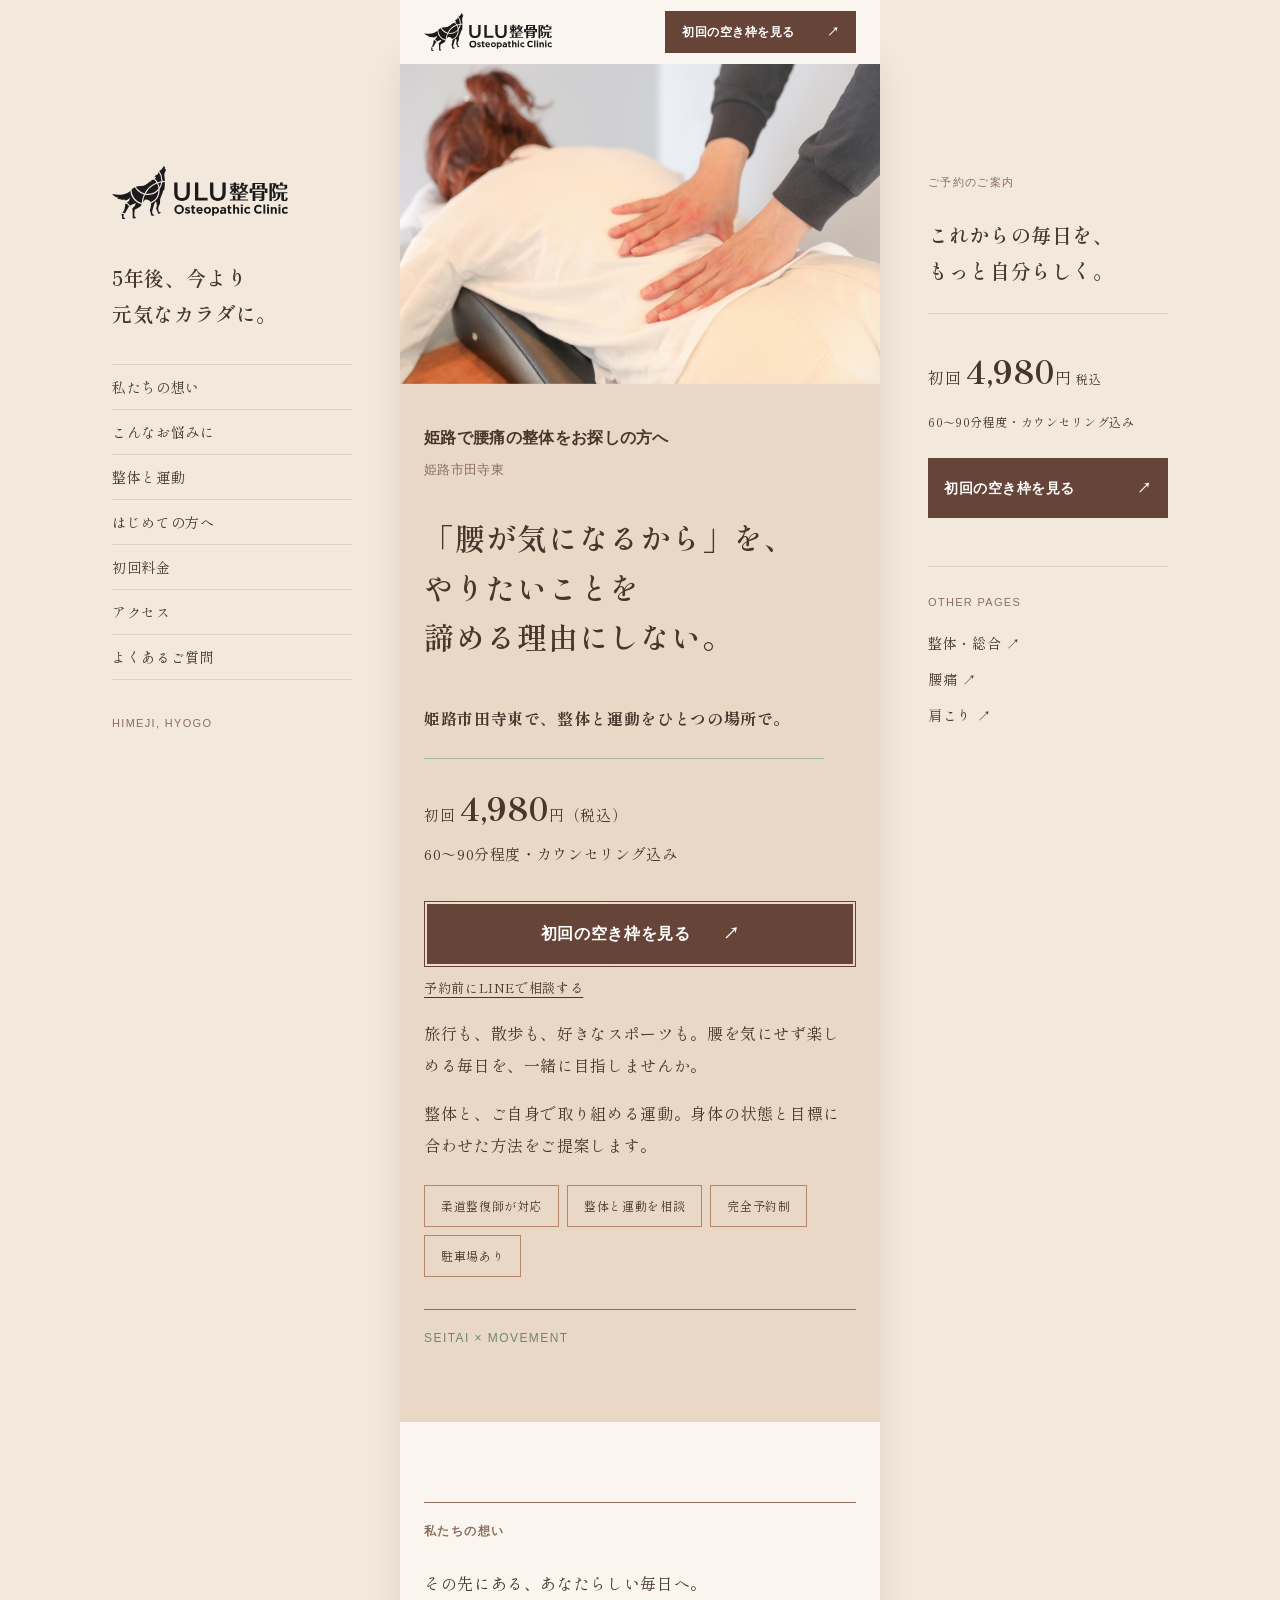
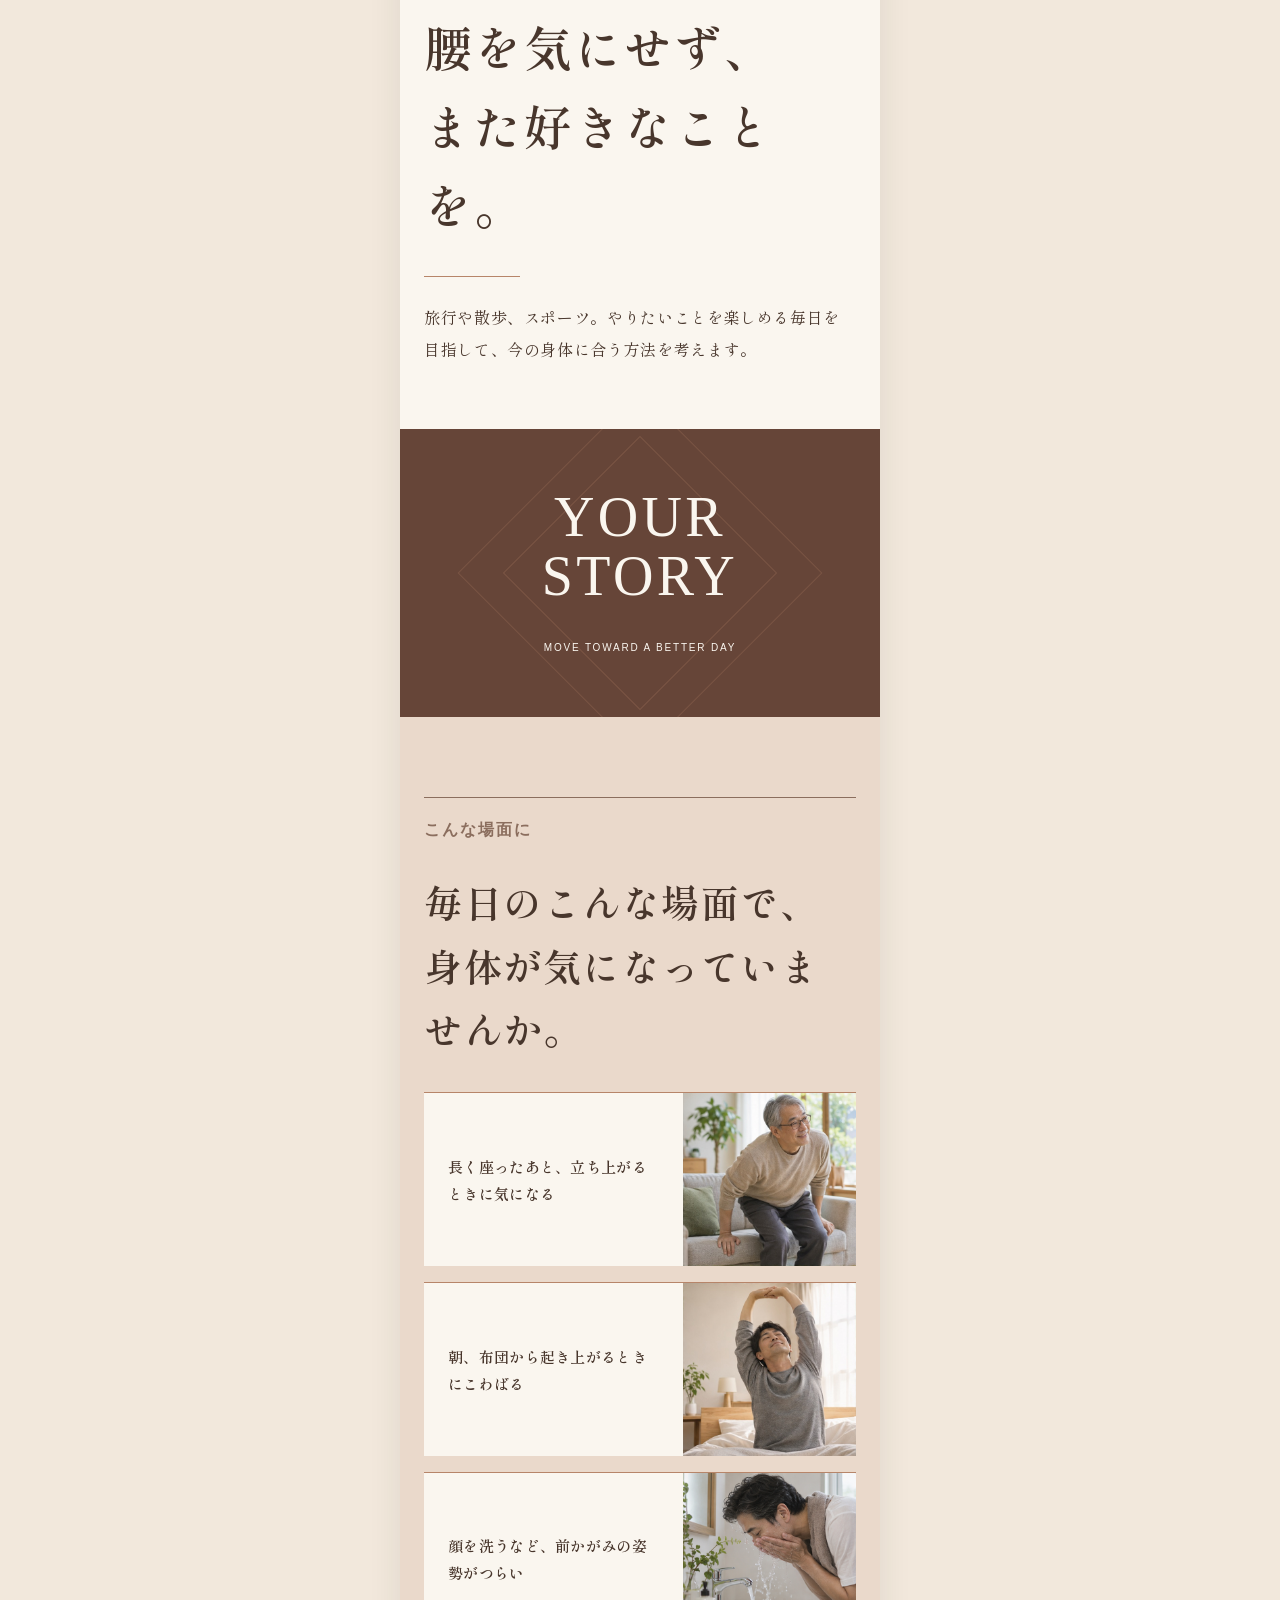
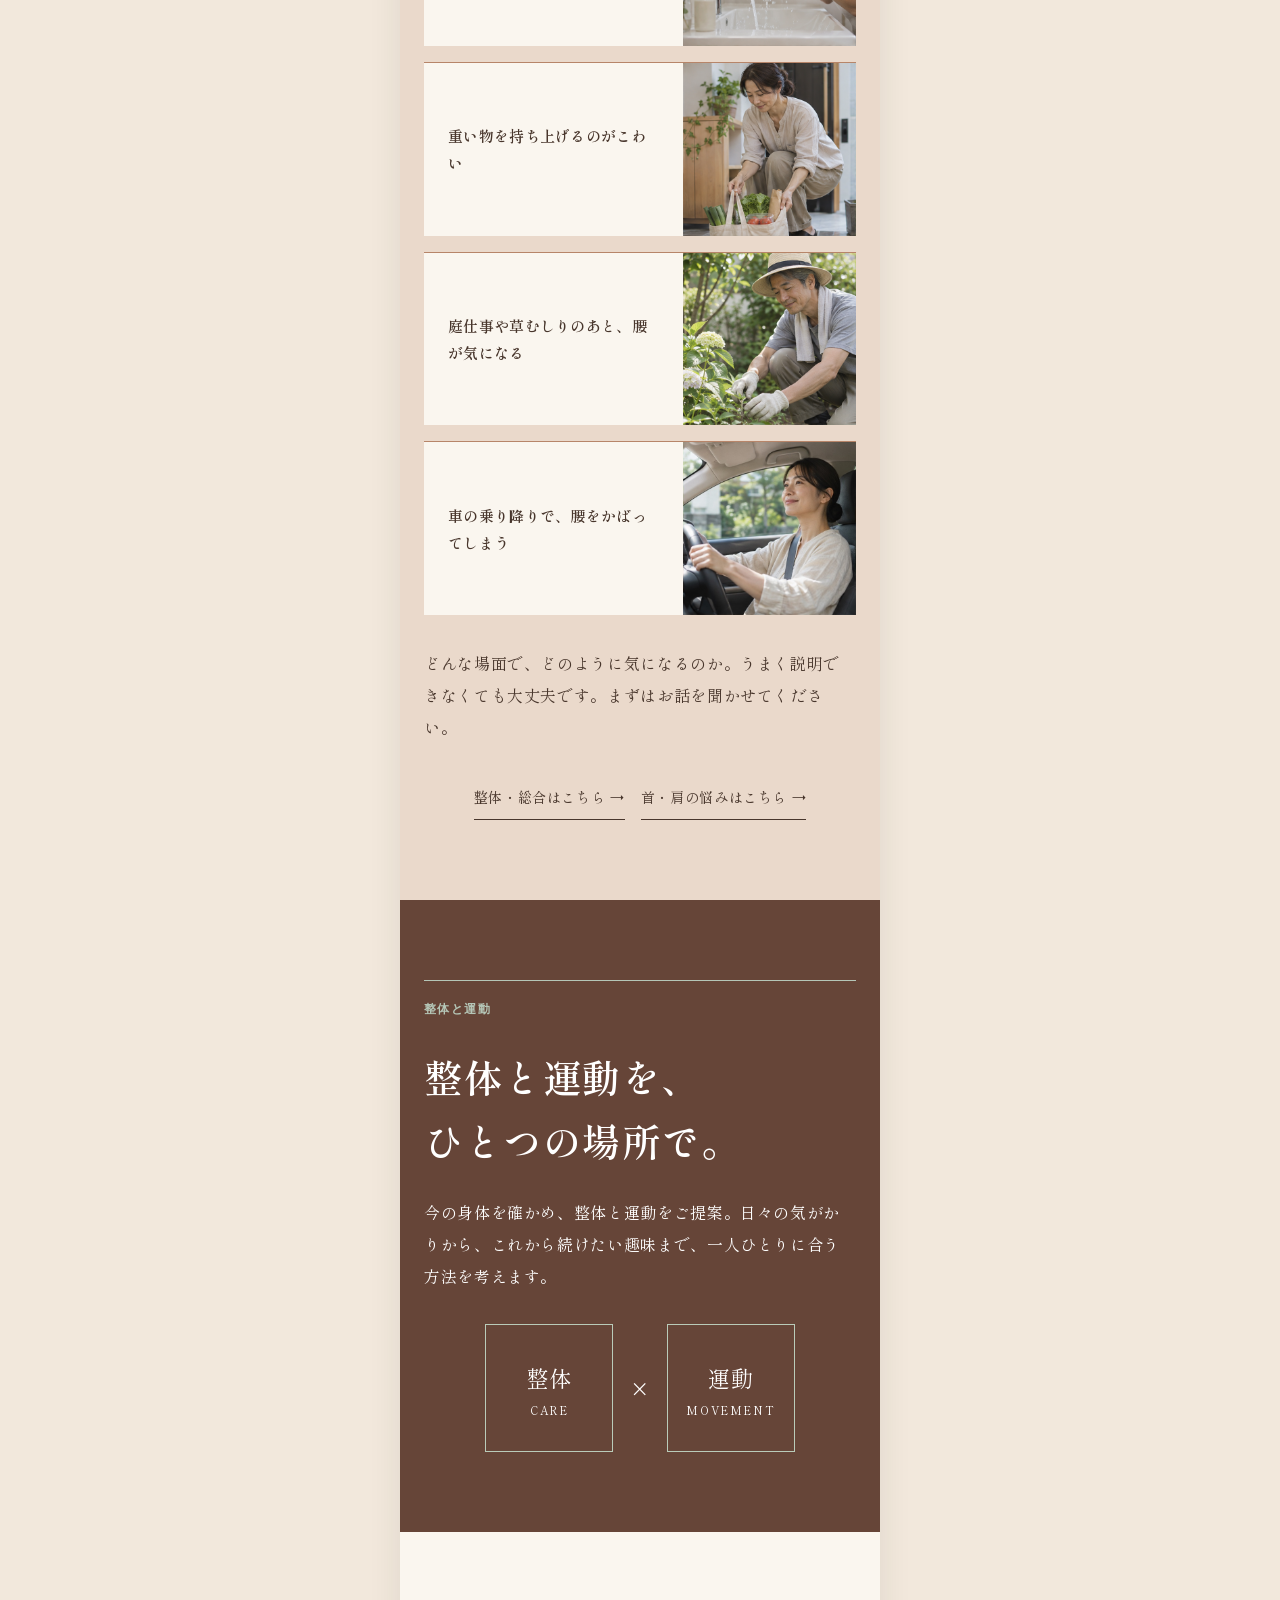
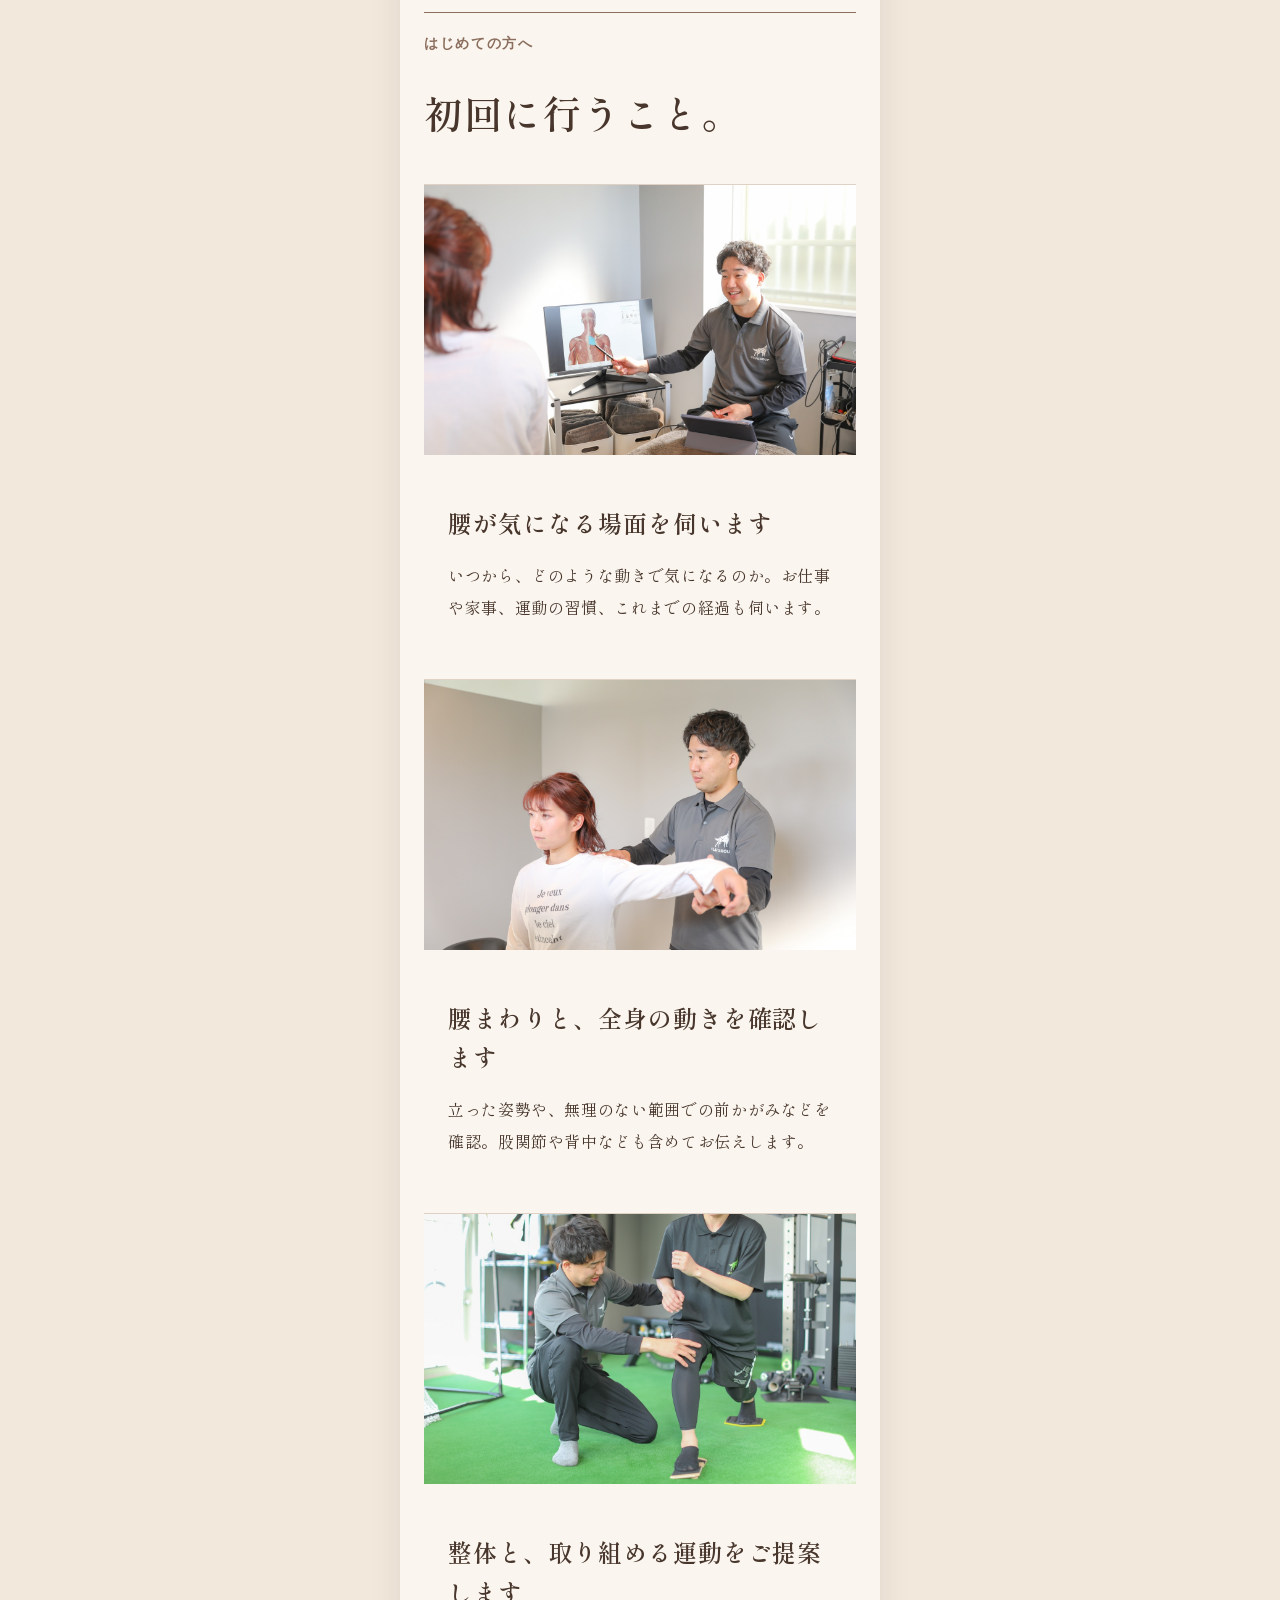
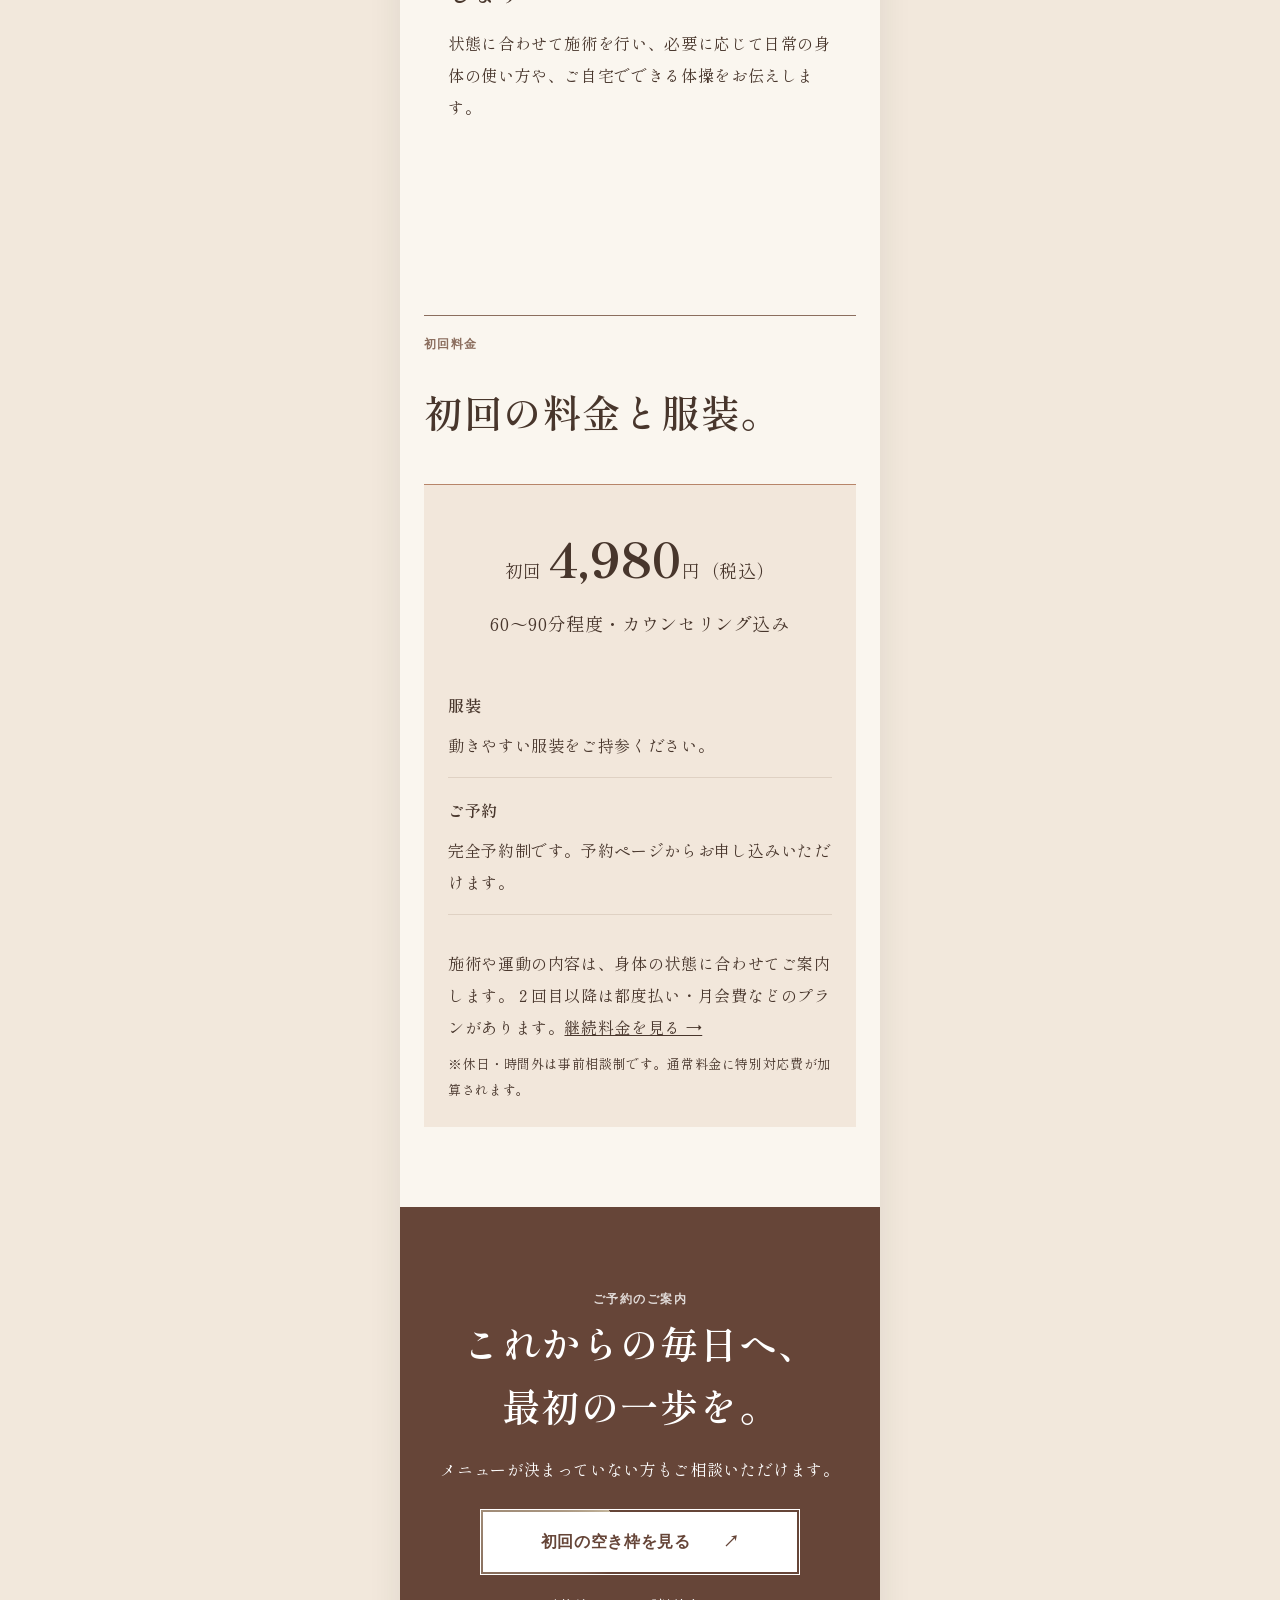
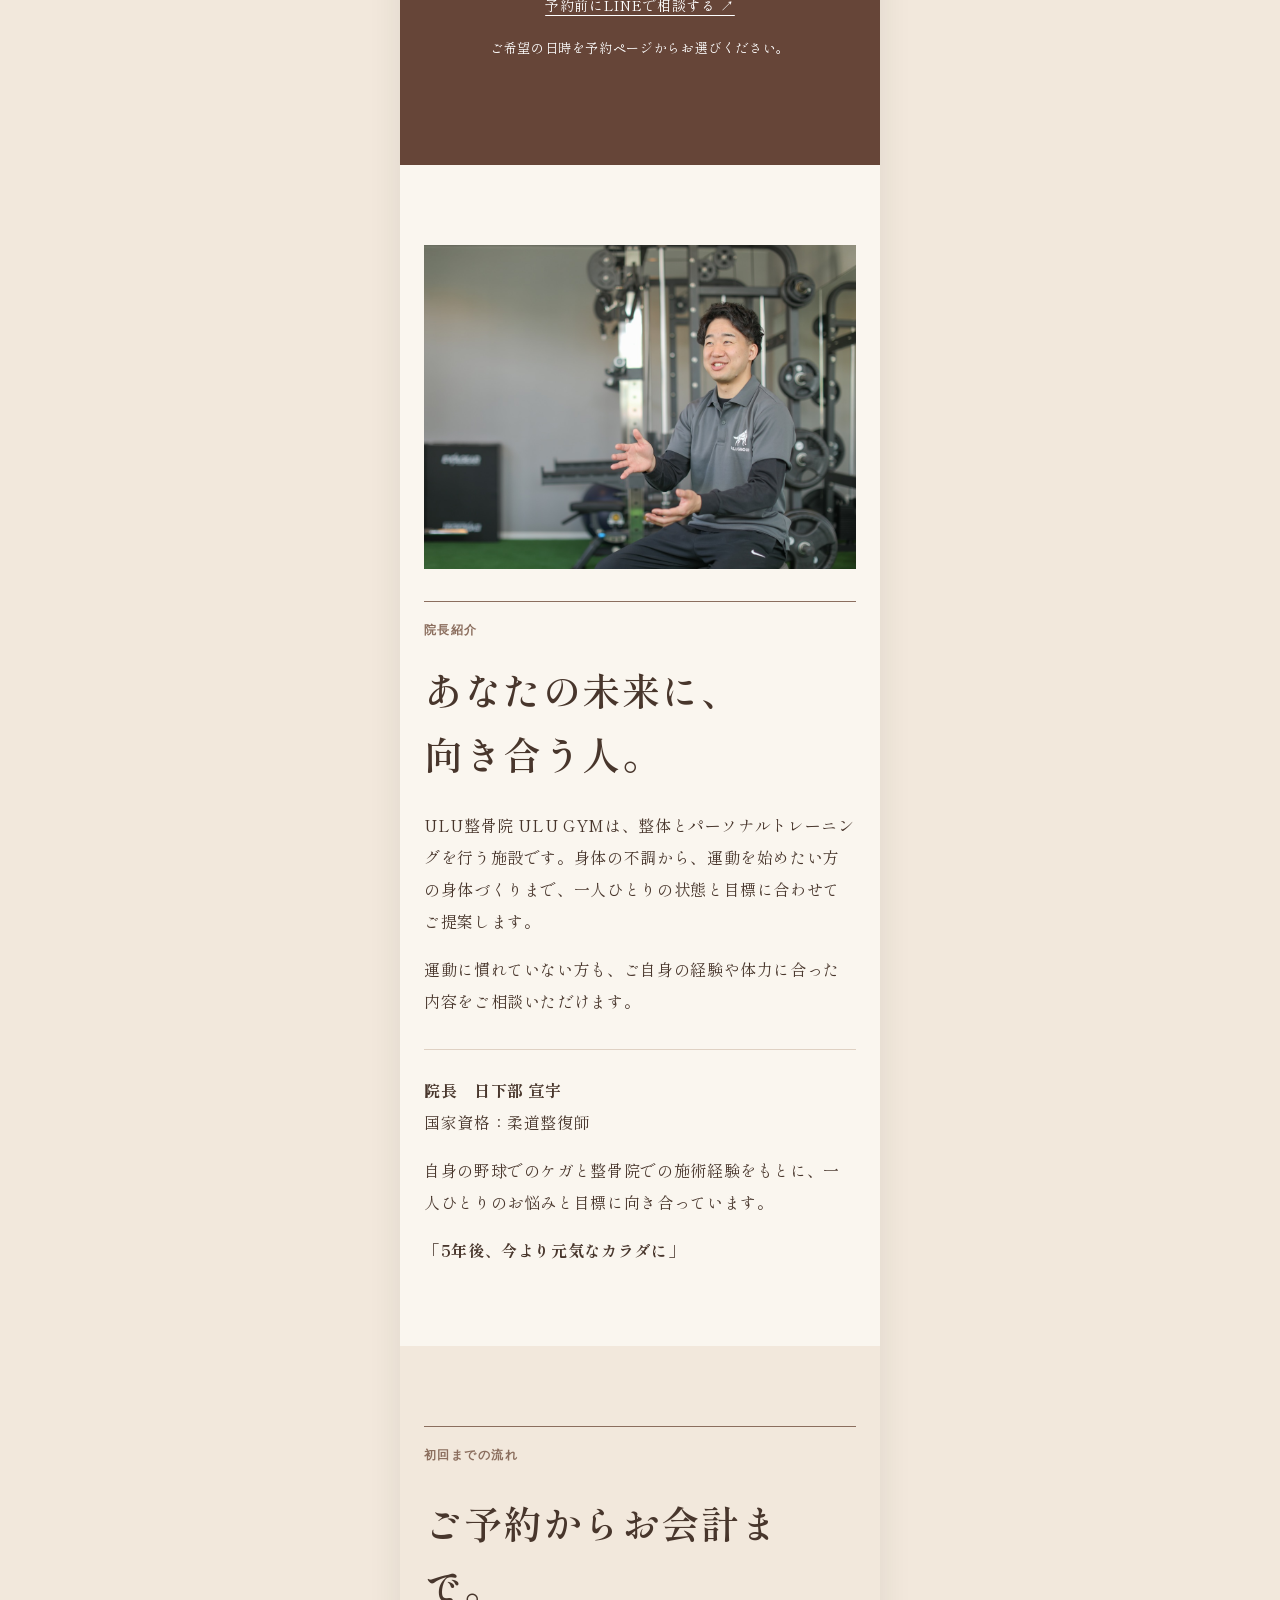
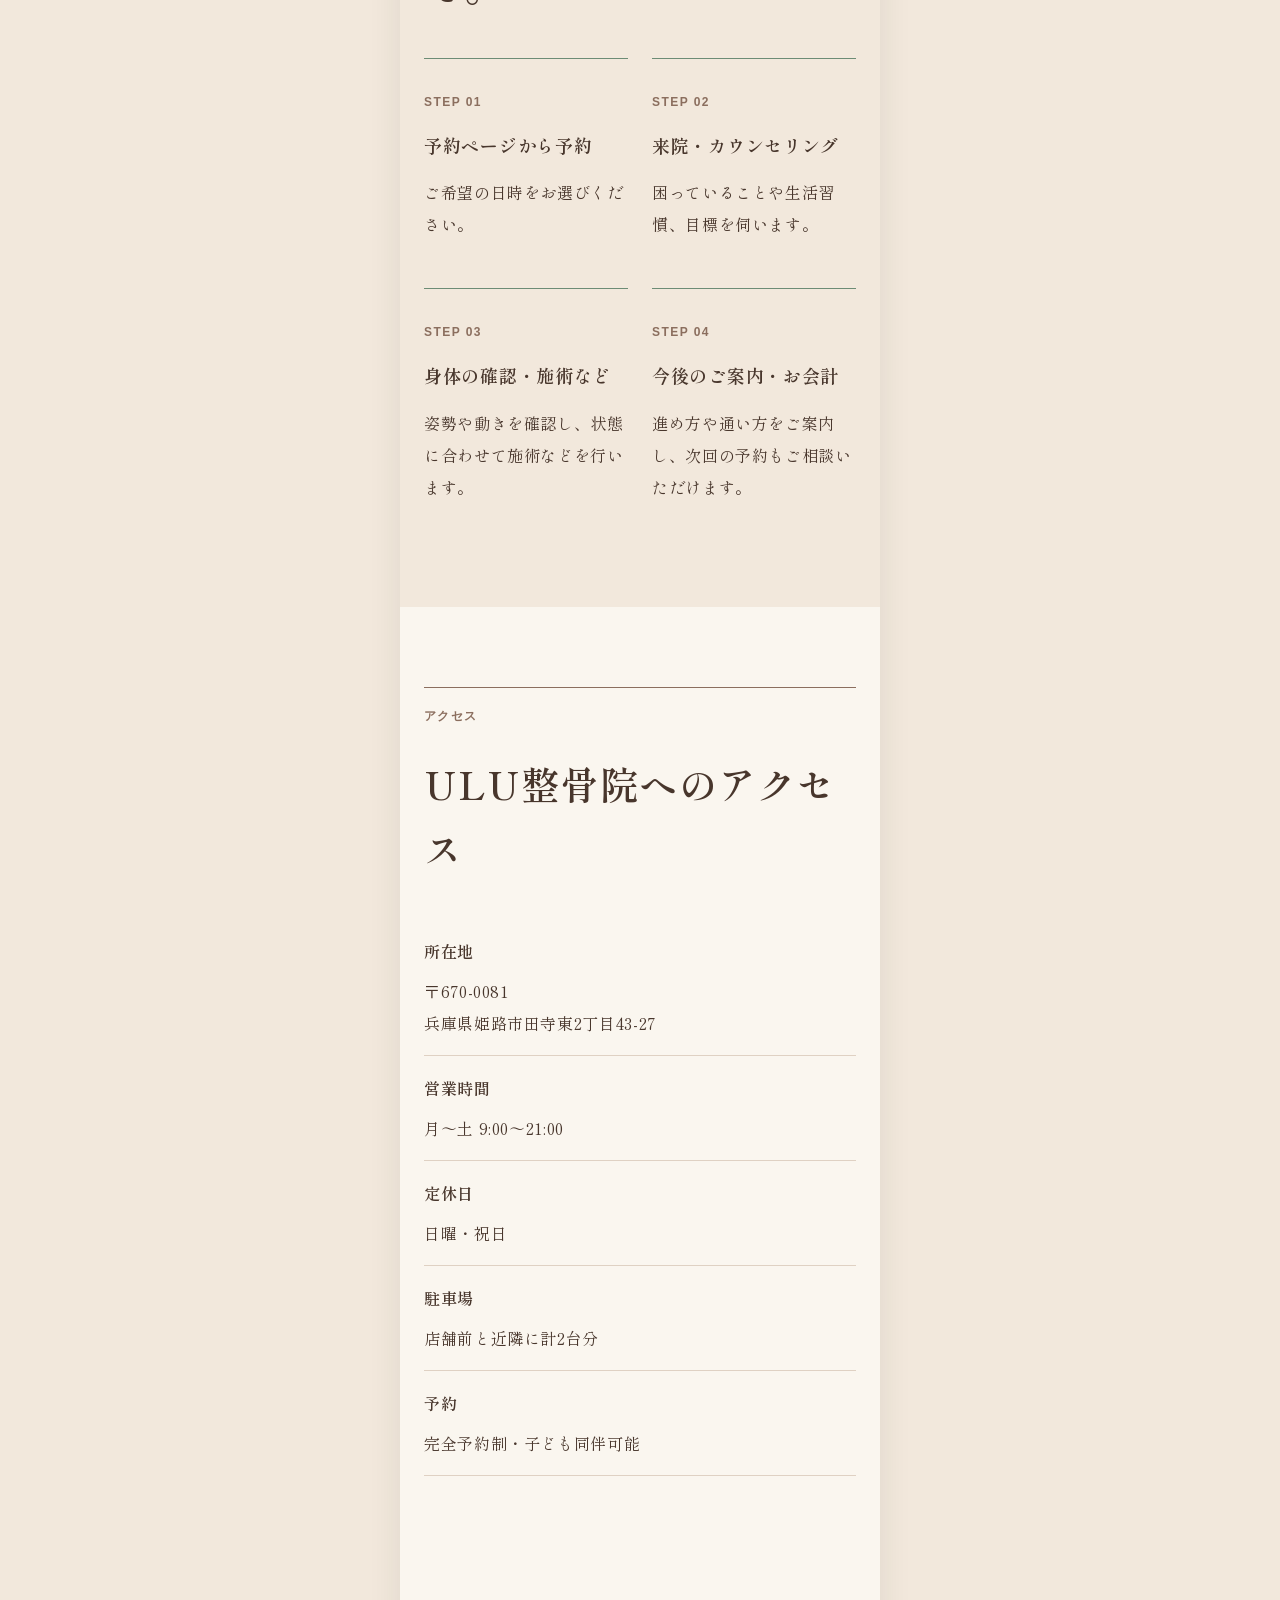
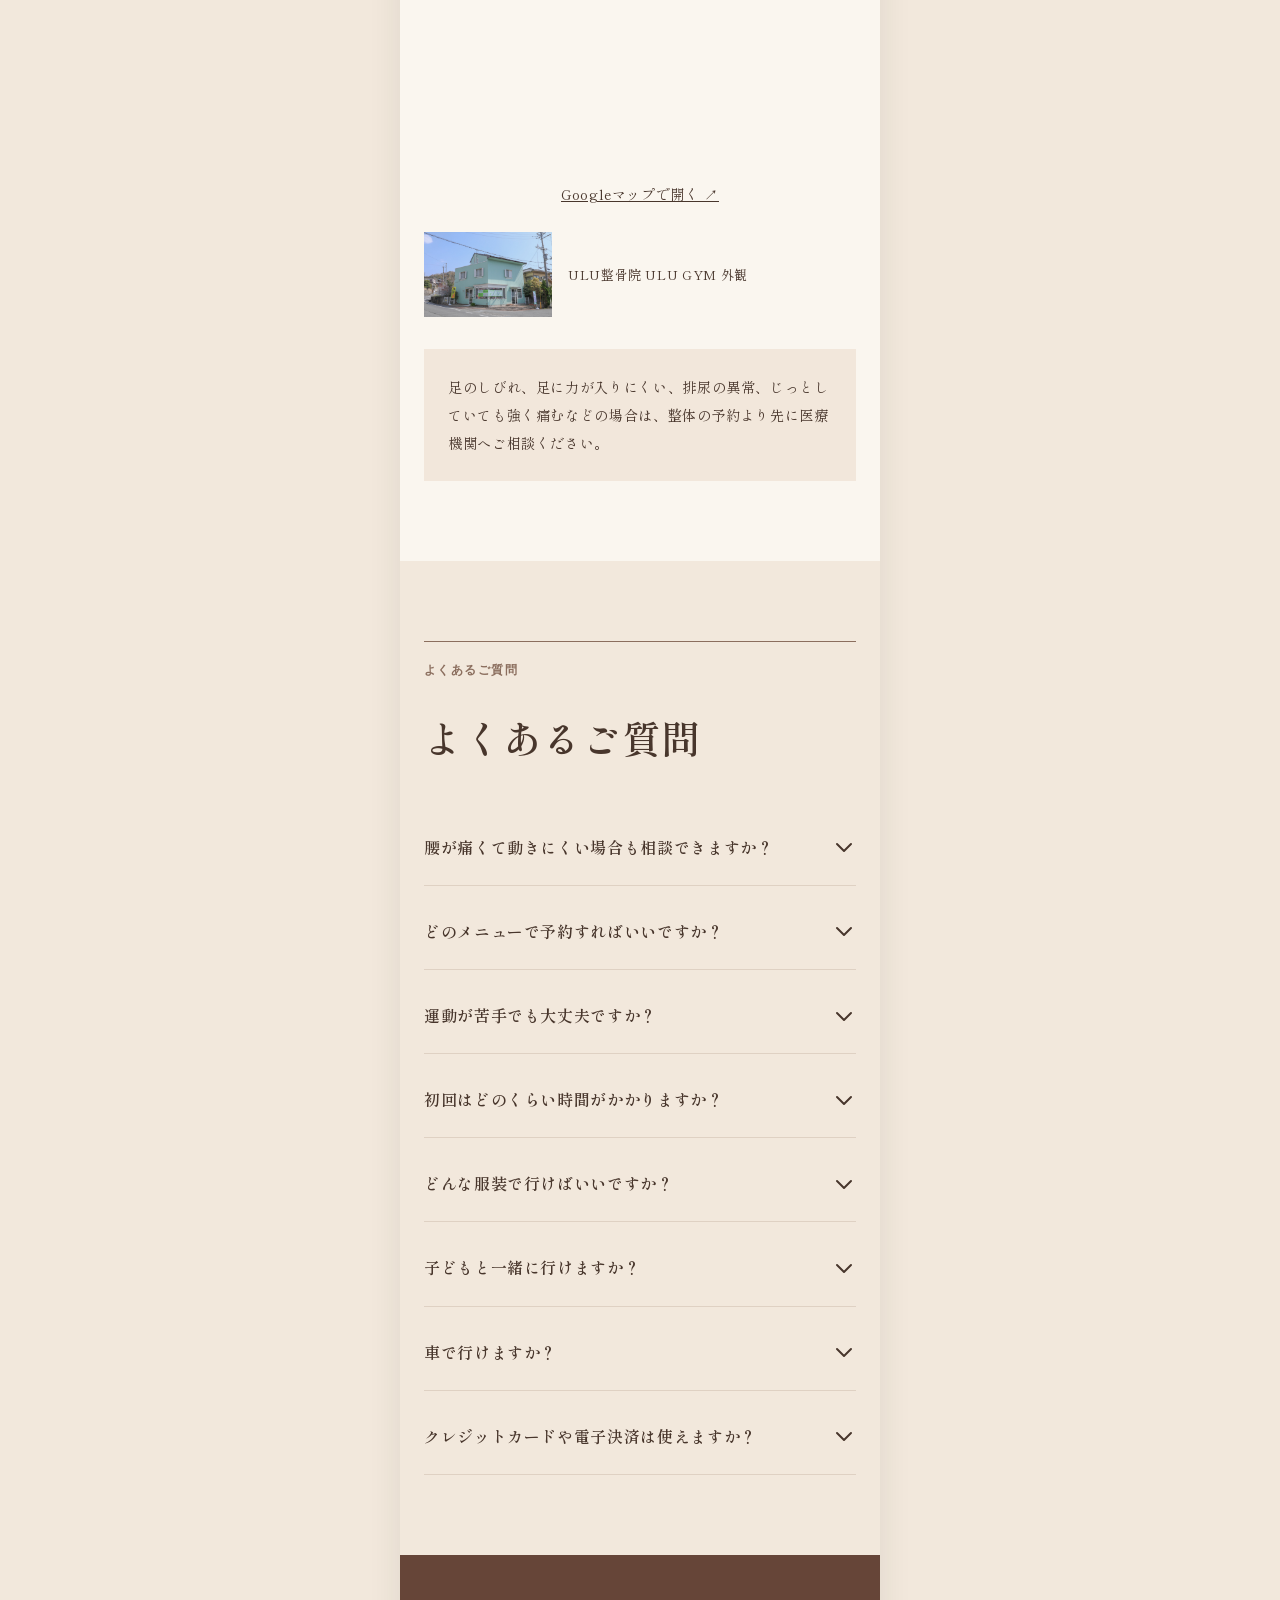
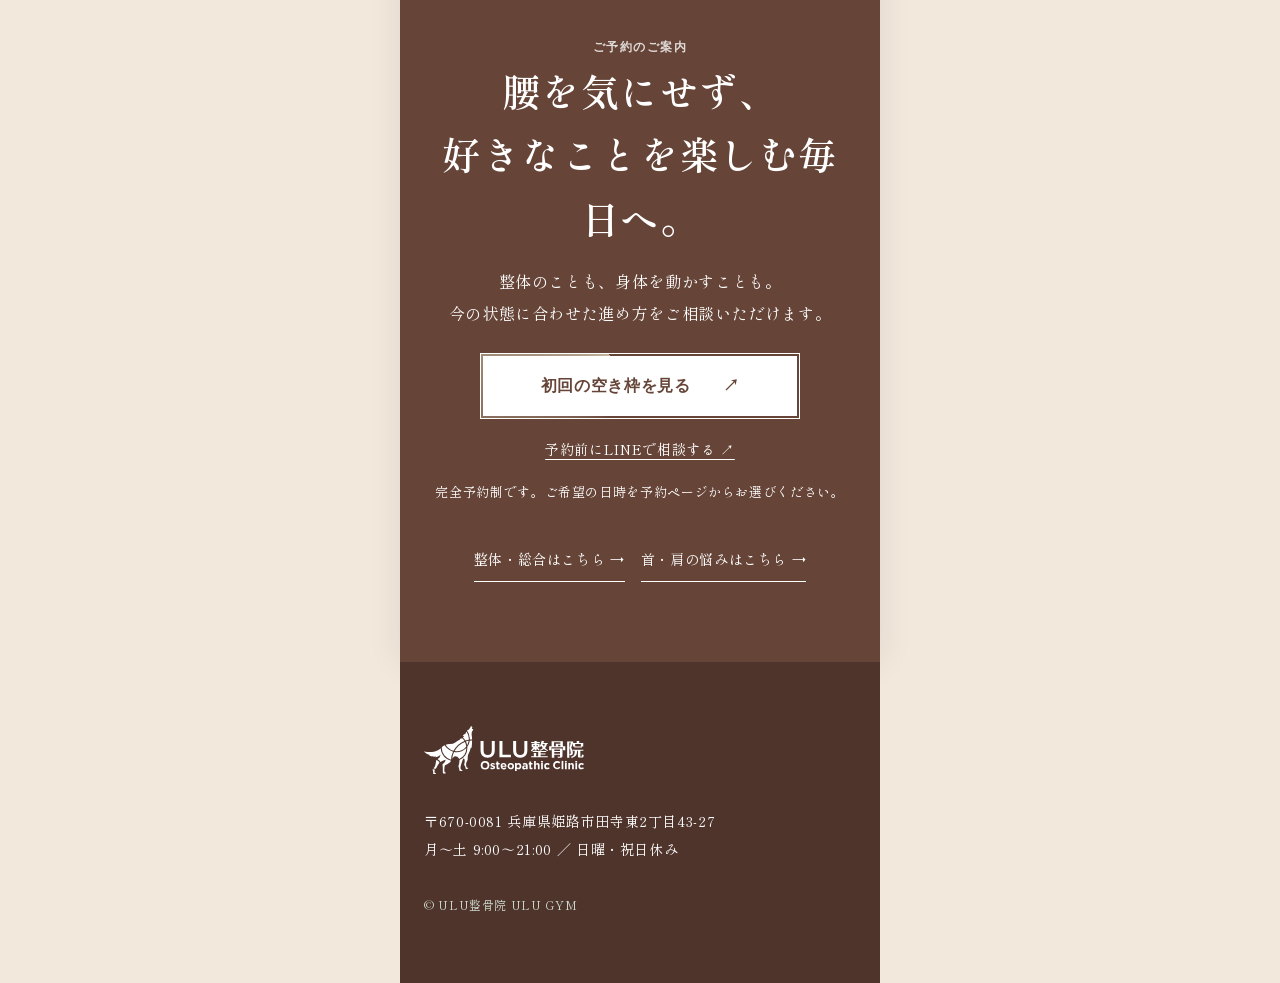
==== commit 3f822c11: "Stage LP copy improvements" ====
--- a/back.html
+++ b/back.html
@@ -1 +1 @@
-<!doctype html><html lang="ja"><head><meta charset="utf-8"><meta name="viewport" content="width=device-width,initial-scale=1"><meta name="description" content="姫路で腰痛の整体をお探しの方へ。ULU整骨院は身体の状態を確認し、整体と運動で好きなことを楽しめる毎日を目指します。"><title>姫路で腰痛の整体をお探しの方へ｜ULU整骨院</title><link rel="stylesheet" href="style.css?v=12"><script defer src="motion.js?v=1"></script><script>(function(w,d,s,l,i){w[l]=w[l]||[];w[l].push({'gtm.start':new Date().getTime(),event:'gtm.js'});var f=d.getElementsByTagName(s)[0],j=d.createElement(s),dl=l!='dataLayer'?'&l='+l:'';j.async=true;j.src='https://www.googletagmanager.com/gtm.js?id='+i+dl;f.parentNode.insertBefore(j,f);})(window,document,'script','dataLayer','GTM-WN6FW2GV');</script><script defer src="tracking.js?v=1"></script></head><body data-theme="back"><noscript><iframe src="https://www.googletagmanager.com/ns.html?id=GTM-WN6FW2GV" height="0" width="0" style="display:none;visibility:hidden" title="Google Tag Manager"></iframe></noscript><header><a class="logo" href="index.html" aria-label="ULU整骨院 トップ"><img src="assets/ulu-clinic-logo-black.svg" alt="" width="136" height="40"></a><span>姫路市田寺東・完全予約制</span><a class="head-cta" href="https://appointment-system.net/book?src=lp_youtu">予約する <b>↗</b></a></header><main id="app"><section id="top" class="hero"><div class="wrap hero-grid"><div class="hero-copy"><div class="eyebrow">姫路で腰痛の整体をお探しの方へ<span class="hero-location">姫路市田寺東</span></div><h1>「腰が気になるから」を、<br>やりたいことを<br>諦める理由にしない。</h1><p>旅行も、散歩も、好きなスポーツも。腰を気にせず楽しめる毎日を、一緒に目指しませんか。</p><p>整体と、ご自身で取り組める運動。身体の状態と目標に合わせた方法をご提案します。</p><div class="tags"><span>柔道整復師が対応</span><span>整体と運動を相談</span><span>完全予約制</span><span>駐車場あり</span></div><div class="hero-kicker">SEITAI <span>×</span> MOVEMENT</div><div class="price-inline">初回 <strong>4,980</strong>円（税込）<br>60〜90分程度・カウンセリング込み</div><a class="button shimmer-button" href="https://appointment-system.net/book?src=lp_youtu"><span class="shimmer-spark" aria-hidden="true"><span class="shimmer-spin"></span></span><span class="shimmer-label">初回予約はこちら <span>↗</span></span></a><p class="note"><a href="https://lin.ee/pum599o">LINEでのご相談はこちら</a></p></div><div class="hero-photo"><img src="assets/back-care.jpg" alt="腰まわりの施術風景"></div></div></section><section id="vision" class="story-intro"><div class="wrap story-wrap"><div class="story-content"><div class="story-label">01 &nbsp; OUR WISH</div><p class="story-overline">その先にある、あなたらしい毎日へ。</p><h2>腰を気にせず、<br>また好きなことを。</h2><div class="story-line"></div><p>旅行や散歩、スポーツ。やりたいことを楽しめる毎日を目指して、今の身体に合う方法を考えます。</p></div><div class="story-image" aria-hidden="true"><span>YOUR<br>STORY</span><small>MOVE TOWARD A BETTER DAY</small></div></div></section><section id="scenes" class="section scene-section"><div class="wrap"><div class="section-head"><div class="en scene-heading"><small>02</small> SCENE <span>こんな場面に</span></div><h2>毎日のこんな場面で、<br>身体が気になっていませんか。</h2></div><div class="scenes"><div class="scene"><div class="scene-copy"><b>Scene 01</b><span class="scene-name">Sitting</span><p>長く座ったあと、立ち上がるときに気になる</p></div><div class="scene-photo" aria-hidden="true" style="background-image:url(assets/life-scenes.jpg);background-position:100% 0%"></div></div><div class="scene"><div class="scene-copy"><b>Scene 02</b><span class="scene-name">Morning</span><p>朝、布団から起き上がるときにこわばる</p></div><div class="scene-photo" aria-hidden="true" style="background-image:url(assets/life-scenes.jpg);background-position:50% 100%"></div></div><div class="scene"><div class="scene-copy"><b>Scene 03</b><span class="scene-name">Bending</span><p>顔を洗うなど、前かがみの姿勢がつらい</p></div><div class="scene-photo" aria-hidden="true" style="background-image:url(assets/scene-grid-a.png);background-position:0% 0%"></div></div><div class="scene"><div class="scene-copy"><b>Scene 04</b><span class="scene-name">Lifting</span><p>重い物を持ち上げるのがこわい</p></div><div class="scene-photo" aria-hidden="true" style="background-image:url(assets/scene-grid-a.png);background-position:50% 0%"></div></div><div class="scene"><div class="scene-copy"><b>Scene 05</b><span class="scene-name">Gardening</span><p>庭仕事や草むしりのあと、腰が気になる</p></div><div class="scene-photo" aria-hidden="true" style="background-image:url(assets/scene-grid-a.png);background-position:100% 0%"></div></div><div class="scene"><div class="scene-copy"><b>Scene 06</b><span class="scene-name">Driving</span><p>車の乗り降りで、腰をかばってしまう</p></div><div class="scene-photo" aria-hidden="true" style="background-image:url(assets/life-scenes.jpg);background-position:50% 0%"></div></div></div><p class="after">どんな場面で、どのように気になるのか。うまく説明できなくても大丈夫です。まずはお話を聞かせてください。</p><div class="links"><a href="index.html">整体・総合はこちら →</a><a href="shoulder.html">首・肩の悩みはこちら →</a></div></div></section><section id="method" class="feature-section"><div class="wrap feature-wrap"><div><span class="feature-label">03 &nbsp; ULU METHOD</span><h2>整体と運動を、<br>ひとつの場所で。</h2><p>今の身体を確かめ、整体と運動をご提案。日々の気がかりから、これから続けたい趣味まで、一人ひとりに合う方法を考えます。</p></div><div class="feature-pair"><span>整体<small>CARE</small></span><b>×</b><span>運動<small>MOVEMENT</small></span></div></div></section><section id="first-visit" class="section soft first-section"><div class="wrap"><div class="section-head"><div class="en point-heading">04 &nbsp; FIRST VISIT <span>はじめての方へ</span></div><h2>まず知ることから、<br>あなたに合う一歩を。</h2></div><div class="points"><div class="point"><img src="assets/consultation.jpg" alt="身体についてお話を伺う様子" loading="lazy"><div class="point-copy"><strong>POINT 01</strong><h3>腰が気になる場面を伺います</h3><p>いつから、どのような動きで気になるのか。お仕事や家事、運動の習慣、これまでの経過も伺います。</p></div></div><div class="point"><img src="assets/shoulder-check.jpg" alt="身体の動きを確認する様子" loading="lazy"><div class="point-copy"><strong>POINT 02</strong><h3>腰まわりと、全身の動きを確認します</h3><p>立った姿勢や、無理のない範囲での前かがみなどを確認。股関節や背中なども含めてお伝えします。</p></div></div><div class="point"><img src="assets/movement.jpg" alt="身体の動かし方を確認する様子" loading="lazy"><div class="point-copy"><strong>POINT 03</strong><h3>整体と、取り組める運動をご提案します</h3><p>状態に合わせて施術を行い、必要に応じて日常の身体の使い方や、ご自宅でできる体操をお伝えします。</p></div></div></div></div></section><section id="price" class="section"><div class="wrap"><div class="section-head"><div class="en">05 &nbsp; PRICE & TIME</div><h2>初回の料金と、<br>過ごし方について。</h2></div><div class="pricebox"><div class="price-number">初回 <strong>4,980</strong>円（税込）<br><span>60〜90分程度・カウンセリング込み</span></div><dl><div><dt>初回の内容</dt><dd>お話を伺う／身体の状態・動きの確認／状態に合わせた施術など／今後の提案</dd></div><div><dt>服装</dt><dd>動きやすい服装をご持参ください。着替えスペースがあります。</dd></div><div><dt>ご予約</dt><dd>完全予約制です。予約ページからお申し込みいただけます。</dd></div></dl><p>施術や運動の内容は、身体の状態に合わせてご案内します。２回目以降は都度払い・月会費などのプランがあります。<a href="https://ulu-gym-seikotsu.com/introduce/price/">継続料金を見る →</a></p><p class="note">※休日・時間外は事前相談制です。通常料金に特別対応費が加算されます。</p></div></div></section><section class="cta"><div class="en">LET'S TALK</div><h2>これからの毎日へ、<br>最初の一歩を。</h2><p>メニューが決まっていない方もご相談いただけます。</p><a class="button shimmer-button" href="https://appointment-system.net/book?src=lp_youtu"><span class="shimmer-spark" aria-hidden="true"><span class="shimmer-spin"></span></span><span class="shimmer-label">初回予約はこちら <span>↗</span></span></a><p class="line-consult"><a href="https://lin.ee/pum599o">予約前にLINEで相談する ↗</a></p><p class="note">ご希望の日時を予約ページからお選びください。</p></section><section class="section"><div class="wrap about"><img src="assets/director.jpg" alt="ULU整骨院 院長の紹介" loading="lazy"><div><div class="en">06 &nbsp; ABOUT ULU</div><h2>あなたの未来に、<br>向き合う人。</h2><p>ULU整骨院 ULU GYMは、整体とパーソナルトレーニングを行う施設です。身体の不調から、運動を始めたい方の身体づくりまで、一人ひとりの状態と目標に合わせてご提案します。</p><p>運動に慣れていない方も、ご自身の経験や体力に合った内容をご相談いただけます。</p><div class="name"><b>院長　日下部 宣宇</b><br>国家資格：柔道整復師<p>自身の野球でのケガと整骨院での施術経験をもとに、一人ひとりのお悩みと目標に向き合っています。</p><b>「5年後、今より元気なカラダに」</b></div></div></div></section><section class="section soft"><div class="wrap"><div class="section-head"><div class="en">07 &nbsp; FLOW</div><h2>ご相談から、初回まで。</h2></div><div class="steps"><div class="step"><b>STEP 01</b><h3>予約ページから予約</h3><p>ご希望の日時をお選びください。</p></div><div class="step"><b>STEP 02</b><h3>来院・カウンセリング</h3><p>困っていることや生活習慣、目標を伺います。</p></div><div class="step"><b>STEP 03</b><h3>身体の確認・施術など</h3><p>姿勢や動きを確認し、状態に合わせて施術などを行います。</p></div><div class="step"><b>STEP 04</b><h3>今後のご案内・お会計</h3><p>進め方や通い方をご案内し、次回の予約もご相談いただけます。</p></div></div></div></section><section id="access" class="section"><div class="wrap"><div class="section-head"><div class="en">08 &nbsp; ACCESS</div><h2>ULU整骨院へのアクセス</h2></div><div class="access"><div><dl><div><dt>所在地</dt><dd>〒670-0081<br>兵庫県姫路市田寺東2丁目43-27</dd></div><div><dt>営業時間</dt><dd>月〜土 9:00〜21:00</dd></div><div><dt>定休日</dt><dd>日曜・祝日</dd></div><div><dt>駐車場</dt><dd>店舗前と近隣に計2台分</dd></div><div><dt>予約</dt><dd>完全予約制・子ども同伴可能</dd></div></dl></div><div><iframe class="map" title="ULU整骨院の地図" loading="lazy" src="https://maps.google.com/maps?q=%E5%85%B5%E5%BA%AB%E7%9C%8C%E5%A7%AB%E8%B7%AF%E5%B8%82%E7%94%B0%E5%AF%BA%E6%9D%B12%E4%B8%81%E7%9B%AE43-27&output=embed"></iframe><a class="map-link" href="https://www.google.com/maps/search/?api=1&amp;query=34.8591765%2C134.6760666">Googleマップで開く ↗</a></div></div><div class="access-photo"><img src="assets/clinic.jpg" alt="ULU整骨院 ULU GYMの外観" loading="lazy"><span>ULU整骨院 ULU GYM 外観</span></div><div class="warning">足のしびれ、足に力が入りにくい、排尿の異常、じっとしていても強く痛むなどの場合は、整体の予約より先に医療機関へご相談ください。</div></div></section><section id="faq" class="section soft"><div class="wrap"><div class="section-head"><div class="en">09 &nbsp; FAQ</div><h2>よくあるご質問</h2></div><div class="faq"><details class="group"><summary><span>腰が痛くて動きにくい場合も相談できますか？</span><svg aria-hidden="true" xmlns="http://www.w3.org/2000/svg" fill="none" viewBox="0 0 24 24" stroke="currentColor"><path stroke-linecap="round" stroke-linejoin="round" stroke-width="2" d="M19 9l-7 7-7-7" /></svg></summary><div class="answer"><p>まずはLINEで現在の様子をお知らせください。状態によっては、先に医療機関での確認をご案内する場合があります。</p></div></details><details class="group"><summary><span>どのメニューで予約すればいいですか？</span><svg aria-hidden="true" xmlns="http://www.w3.org/2000/svg" fill="none" viewBox="0 0 24 24" stroke="currentColor"><path stroke-linecap="round" stroke-linejoin="round" stroke-width="2" d="M19 9l-7 7-7-7" /></svg></summary><div class="answer"><p>迷う場合は、<a href="https://lin.ee/pum599o">LINEでお悩みやご希望をお知らせください</a>。身体の状態と目的を伺い、合う内容をご提案します。</p></div></details><details class="group"><summary><span>運動が苦手でも大丈夫ですか？</span><svg aria-hidden="true" xmlns="http://www.w3.org/2000/svg" fill="none" viewBox="0 0 24 24" stroke="currentColor"><path stroke-linecap="round" stroke-linejoin="round" stroke-width="2" d="M19 9l-7 7-7-7" /></svg></summary><div class="answer"><p>運動経験や体力、身体の状態に合わせた内容をご提案します。運動に慣れていない方もご相談ください。</p></div></details><details class="group"><summary><span>初回はどのくらい時間がかかりますか？</span><svg aria-hidden="true" xmlns="http://www.w3.org/2000/svg" fill="none" viewBox="0 0 24 24" stroke="currentColor"><path stroke-linecap="round" stroke-linejoin="round" stroke-width="2" d="M19 9l-7 7-7-7" /></svg></summary><div class="answer"><p>カウンセリングを含めて60〜90分程度です。時間に余裕をもってお越しください。</p></div></details><details class="group"><summary><span>どんな服装で行けばいいですか？</span><svg aria-hidden="true" xmlns="http://www.w3.org/2000/svg" fill="none" viewBox="0 0 24 24" stroke="currentColor"><path stroke-linecap="round" stroke-linejoin="round" stroke-width="2" d="M19 9l-7 7-7-7" /></svg></summary><div class="answer"><p>Tシャツやジャージなど、動きやすい服装をご持参ください。着替えスペースがあります。</p></div></details><details class="group"><summary><span>子どもと一緒に行けますか？</span><svg aria-hidden="true" xmlns="http://www.w3.org/2000/svg" fill="none" viewBox="0 0 24 24" stroke="currentColor"><path stroke-linecap="round" stroke-linejoin="round" stroke-width="2" d="M19 9l-7 7-7-7" /></svg></summary><div class="answer"><p>はい。子ども同伴でお越しいただけます。ご予約時にお知らせください。</p></div></details><details class="group"><summary><span>車で行けますか？</span><svg aria-hidden="true" xmlns="http://www.w3.org/2000/svg" fill="none" viewBox="0 0 24 24" stroke="currentColor"><path stroke-linecap="round" stroke-linejoin="round" stroke-width="2" d="M19 9l-7 7-7-7" /></svg></summary><div class="answer"><p>はい。店舗前と近隣に、計2台分の駐車場があります。</p></div></details><details class="group"><summary><span>クレジットカードや電子決済は使えますか？</span><svg aria-hidden="true" xmlns="http://www.w3.org/2000/svg" fill="none" viewBox="0 0 24 24" stroke="currentColor"><path stroke-linecap="round" stroke-linejoin="round" stroke-width="2" d="M19 9l-7 7-7-7" /></svg></summary><div class="answer"><p>はい。クレジットカード・電子決済に対応しています。</p></div></details></div></div></section><section class="cta"><div class="en">YOUR FIRST STEP</div><h2>腰を気にせず、<br>好きなことを楽しむ毎日へ。</h2><p>整体のことも、身体を動かすことも。<br>今の状態に合わせた進め方をご相談いただけます。</p><a class="button shimmer-button" href="https://appointment-system.net/book?src=lp_youtu"><span class="shimmer-spark" aria-hidden="true"><span class="shimmer-spin"></span></span><span class="shimmer-label">初回予約はこちら <span>↗</span></span></a><p class="line-consult"><a href="https://lin.ee/pum599o">予約前にLINEで相談する ↗</a></p><p class="note">完全予約制です。ご希望の日時を予約ページからお選びください。</p><div class="links"><a href="index.html">整体・総合はこちら →</a><a href="shoulder.html">首・肩の悩みはこちら →</a></div></section></main><footer><div class="wrap"><a class="logo" href="index.html" aria-label="ULU整骨院 トップ"><img src="assets/ulu-clinic-logo-white.svg" alt="" width="160" height="48"></a><p>〒670-0081 兵庫県姫路市田寺東2丁目43-27<br>月〜土 9:00〜21:00 ／ 日曜・祝日休み</p><small>© ULU整骨院 ULU GYM</small></div></footer><aside class="mobile-booking" aria-label="初回予約"><div><span>初回</span><strong>4,980円</strong><small>（税込）</small></div><a href="https://appointment-system.net/book?src=lp_youtu">予約する <span aria-hidden="true">↗</span></a></aside><aside class="desktop-left" aria-label="ページ内のご案内"><div class="rail-inner"><a class="rail-brand" href="#top" aria-label="ページの先頭へ"><img src="assets/ulu-clinic-logo-black.svg" alt="ULU整骨院" width="176" height="56"></a><p class="rail-intro">5年後、今より<br>元気なカラダに。</p><nav aria-label="ページ内メニュー"><a href="#vision">私たちの想い</a><a href="#scenes">こんなお悩みに</a><a href="#method">整体と運動</a><a href="#first-visit">はじめての方へ</a><a href="#price">初回料金</a><a href="#access">アクセス</a><a href="#faq">よくあるご質問</a></nav><span class="rail-location">HIMEJI, HYOGO</span></div></aside><aside class="desktop-right" aria-label="ご予約と関連ページ"><div class="rail-inner"><p class="rail-label">YOUR FIRST STEP</p><p class="rail-heading">これからの毎日を、<br>もっと自分らしく。</p><div class="rail-price">初回 <strong>4,980</strong>円 <small>税込</small></div><p class="rail-note">60〜90分程度・カウンセリング込み</p><a class="rail-book" href="https://appointment-system.net/book?src=lp_youtu">初回予約はこちら <span aria-hidden="true">↗</span></a><div class="rail-links"><span>OTHER PAGES</span><a href="index.html">整体・総合 ↗</a><a href="back.html">腰痛 ↗</a><a href="shoulder.html">肩こり ↗</a></div></div></aside></body></html>
+<!doctype html><html lang="ja"><head><meta charset="utf-8"><meta name="viewport" content="width=device-width,initial-scale=1"><meta name="description" content="姫路で腰痛の整体をお探しの方へ。ULU整骨院は身体の状態を確認し、整体と運動で好きなことを楽しめる毎日を目指します。"><title>姫路で腰痛の整体をお探しの方へ｜ULU整骨院</title><link rel="stylesheet" href="style.css?v=15"><script defer src="motion.js?v=1"></script><script>(function(w,d,s,l,i){w[l]=w[l]||[];w[l].push({'gtm.start':new Date().getTime(),event:'gtm.js'});var f=d.getElementsByTagName(s)[0],j=d.createElement(s),dl=l!='dataLayer'?'&l='+l:'';j.async=true;j.src='https://www.googletagmanager.com/gtm.js?id='+i+dl;f.parentNode.insertBefore(j,f);})(window,document,'script','dataLayer','GTM-WN6FW2GV');</script><script defer src="tracking.js?v=1"></script></head><body data-theme="back"><noscript><iframe src="https://www.googletagmanager.com/ns.html?id=GTM-WN6FW2GV" height="0" width="0" style="display:none;visibility:hidden" title="Google Tag Manager"></iframe></noscript><header><a class="logo" href="index.html" aria-label="ULU整骨院 トップ"><img src="assets/ulu-clinic-logo-black.svg" alt="" width="136" height="40"></a><span>姫路市田寺東・完全予約制</span><a class="head-cta" href="https://appointment-system.net/book?src=lp_youtu">初回の空き枠を見る <b>↗</b></a></header><main id="app"><section id="top" class="hero"><div class="wrap hero-grid"><div class="hero-copy"><div class="eyebrow">姫路で腰痛の整体をお探しの方へ<span class="hero-location">姫路市田寺東</span></div><h1>「腰が気になるから」を、<br>やりたいことを<br>諦める理由にしない。</h1><p class="hero-promise">姫路市田寺東で、整体と運動をひとつの場所で。</p><div class="price-inline">初回 <strong>4,980</strong>円（税込）<br>60〜90分程度・カウンセリング込み</div><a class="button shimmer-button" href="https://appointment-system.net/book?src=lp_youtu"><span class="shimmer-spark" aria-hidden="true"><span class="shimmer-spin"></span></span><span class="shimmer-label">初回の空き枠を見る <span>↗</span></span></a><p class="note"><a href="https://lin.ee/pum599o">予約前にLINEで相談する</a></p><p>旅行も、散歩も、好きなスポーツも。腰を気にせず楽しめる毎日を、一緒に目指しませんか。</p><p>整体と、ご自身で取り組める運動。身体の状態と目標に合わせた方法をご提案します。</p><div class="tags"><span>柔道整復師が対応</span><span>整体と運動を相談</span><span>完全予約制</span><span>駐車場あり</span></div><div class="hero-kicker">SEITAI <span>×</span> MOVEMENT</div></div><div class="hero-photo"><img src="assets/back-care.jpg" alt="腰まわりの施術風景"></div></div></section><section id="vision" class="story-intro"><div class="wrap story-wrap"><div class="story-content"><div class="story-label">私たちの想い</div><p class="story-overline">その先にある、あなたらしい毎日へ。</p><h2>腰を気にせず、<br>また好きなことを。</h2><div class="story-line"></div><p>旅行や散歩、スポーツ。やりたいことを楽しめる毎日を目指して、今の身体に合う方法を考えます。</p></div><div class="story-image" aria-hidden="true"><span>YOUR<br>STORY</span><small>MOVE TOWARD A BETTER DAY</small></div></div></section><section id="scenes" class="section scene-section"><div class="wrap"><div class="section-head"><div class="en scene-heading">こんな場面に</div><h2>毎日のこんな場面で、<br>身体が気になっていませんか。</h2></div><div class="scenes"><div class="scene"><div class="scene-copy"><h3 class="scene-title">長く座ったあと、立ち上がるときに気になる</h3></div><div class="scene-photo" aria-hidden="true" style="background-image:url(assets/life-scenes.jpg);background-position:100% 0%"></div></div><div class="scene"><div class="scene-copy"><h3 class="scene-title">朝、布団から起き上がるときにこわばる</h3></div><div class="scene-photo" aria-hidden="true" style="background-image:url(assets/life-scenes.jpg);background-position:50% 100%"></div></div><div class="scene"><div class="scene-copy"><h3 class="scene-title">顔を洗うなど、前かがみの姿勢がつらい</h3></div><div class="scene-photo" aria-hidden="true" style="background-image:url(assets/scene-grid-a.png);background-position:0% 0%"></div></div><div class="scene"><div class="scene-copy"><h3 class="scene-title">重い物を持ち上げるのがこわい</h3></div><div class="scene-photo" aria-hidden="true" style="background-image:url(assets/scene-grid-a.png);background-position:50% 0%"></div></div><div class="scene"><div class="scene-copy"><h3 class="scene-title">庭仕事や草むしりのあと、腰が気になる</h3></div><div class="scene-photo" aria-hidden="true" style="background-image:url(assets/scene-grid-a.png);background-position:100% 0%"></div></div><div class="scene"><div class="scene-copy"><h3 class="scene-title">車の乗り降りで、腰をかばってしまう</h3></div><div class="scene-photo" aria-hidden="true" style="background-image:url(assets/life-scenes.jpg);background-position:50% 0%"></div></div></div><p class="after">どんな場面で、どのように気になるのか。うまく説明できなくても大丈夫です。まずはお話を聞かせてください。</p><div class="links"><a href="index.html">整体・総合はこちら →</a><a href="shoulder.html">首・肩の悩みはこちら →</a></div></div></section><section id="method" class="feature-section"><div class="wrap feature-wrap"><div><span class="feature-label">整体と運動</span><h2>整体と運動を、<br>ひとつの場所で。</h2><p>今の身体を確かめ、整体と運動をご提案。日々の気がかりから、これから続けたい趣味まで、一人ひとりに合う方法を考えます。</p></div><div class="feature-pair"><span>整体<small>CARE</small></span><b>×</b><span>運動<small>MOVEMENT</small></span></div></div></section><section id="first-visit" class="section soft first-section"><div class="wrap"><div class="section-head"><div class="en point-heading">はじめての方へ</div><h2>初回に行うこと。</h2></div><div class="points"><div class="point"><img src="assets/consultation.jpg" alt="身体についてお話を伺う様子" loading="lazy"><div class="point-copy"><h3>腰が気になる場面を伺います</h3><p>いつから、どのような動きで気になるのか。お仕事や家事、運動の習慣、これまでの経過も伺います。</p></div></div><div class="point"><img src="assets/shoulder-check.jpg" alt="身体の動きを確認する様子" loading="lazy"><div class="point-copy"><h3>腰まわりと、全身の動きを確認します</h3><p>立った姿勢や、無理のない範囲での前かがみなどを確認。股関節や背中なども含めてお伝えします。</p></div></div><div class="point"><img src="assets/movement.jpg" alt="身体の動かし方を確認する様子" loading="lazy"><div class="point-copy"><h3>整体と、取り組める運動をご提案します</h3><p>状態に合わせて施術を行い、必要に応じて日常の身体の使い方や、ご自宅でできる体操をお伝えします。</p></div></div></div></div></section><section id="price" class="section"><div class="wrap"><div class="section-head"><div class="en">初回料金</div><h2>初回の料金と服装。</h2></div><div class="pricebox"><div class="price-number">初回 <strong>4,980</strong>円（税込）<br><span>60〜90分程度・カウンセリング込み</span></div><dl><div><dt>服装</dt><dd>動きやすい服装をご持参ください。</dd></div><div><dt>ご予約</dt><dd>完全予約制です。予約ページからお申し込みいただけます。</dd></div></dl><p>施術や運動の内容は、身体の状態に合わせてご案内します。２回目以降は都度払い・月会費などのプランがあります。<a href="https://ulu-gym-seikotsu.com/introduce/price/">継続料金を見る →</a></p><p class="note">※休日・時間外は事前相談制です。通常料金に特別対応費が加算されます。</p></div></div></section><section class="cta"><div class="en">ご予約のご案内</div><h2>これからの毎日へ、<br>最初の一歩を。</h2><p>メニューが決まっていない方もご相談いただけます。</p><a class="button shimmer-button" href="https://appointment-system.net/book?src=lp_youtu"><span class="shimmer-spark" aria-hidden="true"><span class="shimmer-spin"></span></span><span class="shimmer-label">初回の空き枠を見る <span>↗</span></span></a><p class="line-consult"><a href="https://lin.ee/pum599o">予約前にLINEで相談する ↗</a></p><p class="note">ご希望の日時を予約ページからお選びください。</p></section><section class="section"><div class="wrap about"><img src="assets/director.jpg" alt="ULU整骨院 院長の紹介" loading="lazy"><div><div class="en">院長紹介</div><h2>あなたの未来に、<br>向き合う人。</h2><p>ULU整骨院 ULU GYMは、整体とパーソナルトレーニングを行う施設です。身体の不調から、運動を始めたい方の身体づくりまで、一人ひとりの状態と目標に合わせてご提案します。</p><p>運動に慣れていない方も、ご自身の経験や体力に合った内容をご相談いただけます。</p><div class="name"><b>院長　日下部 宣宇</b><br>国家資格：柔道整復師<p>自身の野球でのケガと整骨院での施術経験をもとに、一人ひとりのお悩みと目標に向き合っています。</p><b>「5年後、今より元気なカラダに」</b></div></div></div></section><section class="section soft"><div class="wrap"><div class="section-head"><div class="en">初回までの流れ</div><h2>ご予約からお会計まで。</h2></div><div class="steps"><div class="step"><b>STEP 01</b><h3>予約ページから予約</h3><p>ご希望の日時をお選びください。</p></div><div class="step"><b>STEP 02</b><h3>来院・カウンセリング</h3><p>困っていることや生活習慣、目標を伺います。</p></div><div class="step"><b>STEP 03</b><h3>身体の確認・施術など</h3><p>姿勢や動きを確認し、状態に合わせて施術などを行います。</p></div><div class="step"><b>STEP 04</b><h3>今後のご案内・お会計</h3><p>進め方や通い方をご案内し、次回の予約もご相談いただけます。</p></div></div></div></section><section id="access" class="section"><div class="wrap"><div class="section-head"><div class="en">アクセス</div><h2>ULU整骨院へのアクセス</h2></div><div class="access"><div><dl><div><dt>所在地</dt><dd>〒670-0081<br>兵庫県姫路市田寺東2丁目43-27</dd></div><div><dt>営業時間</dt><dd>月〜土 9:00〜21:00</dd></div><div><dt>定休日</dt><dd>日曜・祝日</dd></div><div><dt>駐車場</dt><dd>店舗前と近隣に計2台分</dd></div><div><dt>予約</dt><dd>完全予約制・子ども同伴可能</dd></div></dl></div><div><iframe class="map" title="ULU整骨院の地図" loading="lazy" src="https://maps.google.com/maps?q=%E5%85%B5%E5%BA%AB%E7%9C%8C%E5%A7%AB%E8%B7%AF%E5%B8%82%E7%94%B0%E5%AF%BA%E6%9D%B12%E4%B8%81%E7%9B%AE43-27&output=embed"></iframe><a class="map-link" href="https://www.google.com/maps/search/?api=1&amp;query=34.8591765%2C134.6760666">Googleマップで開く ↗</a></div></div><div class="access-photo"><img src="assets/clinic.jpg" alt="ULU整骨院 ULU GYMの外観" loading="lazy"><span>ULU整骨院 ULU GYM 外観</span></div><div class="warning">足のしびれ、足に力が入りにくい、排尿の異常、じっとしていても強く痛むなどの場合は、整体の予約より先に医療機関へご相談ください。</div></div></section><section id="faq" class="section soft"><div class="wrap"><div class="section-head"><div class="en">よくあるご質問</div><h2>よくあるご質問</h2></div><div class="faq"><details class="group"><summary><span>腰が痛くて動きにくい場合も相談できますか？</span><svg aria-hidden="true" xmlns="http://www.w3.org/2000/svg" fill="none" viewBox="0 0 24 24" stroke="currentColor"><path stroke-linecap="round" stroke-linejoin="round" stroke-width="2" d="M19 9l-7 7-7-7" /></svg></summary><div class="answer"><p>まずはLINEで現在の様子をお知らせください。状態によっては、先に医療機関での確認をご案内する場合があります。</p></div></details><details class="group"><summary><span>どのメニューで予約すればいいですか？</span><svg aria-hidden="true" xmlns="http://www.w3.org/2000/svg" fill="none" viewBox="0 0 24 24" stroke="currentColor"><path stroke-linecap="round" stroke-linejoin="round" stroke-width="2" d="M19 9l-7 7-7-7" /></svg></summary><div class="answer"><p>迷う場合は、<a href="https://lin.ee/pum599o">LINEでお悩みやご希望をお知らせください</a>。身体の状態と目的を伺い、合う内容をご提案します。</p></div></details><details class="group"><summary><span>運動が苦手でも大丈夫ですか？</span><svg aria-hidden="true" xmlns="http://www.w3.org/2000/svg" fill="none" viewBox="0 0 24 24" stroke="currentColor"><path stroke-linecap="round" stroke-linejoin="round" stroke-width="2" d="M19 9l-7 7-7-7" /></svg></summary><div class="answer"><p>運動経験や体力、身体の状態に合わせた内容をご提案します。運動に慣れていない方もご相談ください。</p></div></details><details class="group"><summary><span>初回はどのくらい時間がかかりますか？</span><svg aria-hidden="true" xmlns="http://www.w3.org/2000/svg" fill="none" viewBox="0 0 24 24" stroke="currentColor"><path stroke-linecap="round" stroke-linejoin="round" stroke-width="2" d="M19 9l-7 7-7-7" /></svg></summary><div class="answer"><p>カウンセリングを含めて60〜90分程度です。時間に余裕をもってお越しください。</p></div></details><details class="group"><summary><span>どんな服装で行けばいいですか？</span><svg aria-hidden="true" xmlns="http://www.w3.org/2000/svg" fill="none" viewBox="0 0 24 24" stroke="currentColor"><path stroke-linecap="round" stroke-linejoin="round" stroke-width="2" d="M19 9l-7 7-7-7" /></svg></summary><div class="answer"><p>Tシャツやジャージなど、動きやすい服装をご持参ください。</p></div></details><details class="group"><summary><span>子どもと一緒に行けますか？</span><svg aria-hidden="true" xmlns="http://www.w3.org/2000/svg" fill="none" viewBox="0 0 24 24" stroke="currentColor"><path stroke-linecap="round" stroke-linejoin="round" stroke-width="2" d="M19 9l-7 7-7-7" /></svg></summary><div class="answer"><p>はい。子ども同伴でお越しいただけます。ご予約時にお知らせください。</p></div></details><details class="group"><summary><span>車で行けますか？</span><svg aria-hidden="true" xmlns="http://www.w3.org/2000/svg" fill="none" viewBox="0 0 24 24" stroke="currentColor"><path stroke-linecap="round" stroke-linejoin="round" stroke-width="2" d="M19 9l-7 7-7-7" /></svg></summary><div class="answer"><p>はい。店舗前と近隣に、計2台分の駐車場があります。</p></div></details><details class="group"><summary><span>クレジットカードや電子決済は使えますか？</span><svg aria-hidden="true" xmlns="http://www.w3.org/2000/svg" fill="none" viewBox="0 0 24 24" stroke="currentColor"><path stroke-linecap="round" stroke-linejoin="round" stroke-width="2" d="M19 9l-7 7-7-7" /></svg></summary><div class="answer"><p>はい。クレジットカード・電子決済に対応しています。</p></div></details></div></div></section><section class="cta"><div class="en">ご予約のご案内</div><h2>腰を気にせず、<br>好きなことを楽しむ毎日へ。</h2><p>整体のことも、身体を動かすことも。<br>今の状態に合わせた進め方をご相談いただけます。</p><a class="button shimmer-button" href="https://appointment-system.net/book?src=lp_youtu"><span class="shimmer-spark" aria-hidden="true"><span class="shimmer-spin"></span></span><span class="shimmer-label">初回の空き枠を見る <span>↗</span></span></a><p class="line-consult"><a href="https://lin.ee/pum599o">予約前にLINEで相談する ↗</a></p><p class="note">完全予約制です。ご希望の日時を予約ページからお選びください。</p><div class="links"><a href="index.html">整体・総合はこちら →</a><a href="shoulder.html">首・肩の悩みはこちら →</a></div></section></main><footer><div class="wrap"><a class="logo" href="index.html" aria-label="ULU整骨院 トップ"><img src="assets/ulu-clinic-logo-white.svg" alt="" width="160" height="48"></a><p>〒670-0081 兵庫県姫路市田寺東2丁目43-27<br>月〜土 9:00〜21:00 ／ 日曜・祝日休み</p><small>© ULU整骨院 ULU GYM</small></div></footer><aside class="mobile-booking" aria-label="初回予約"><div><span>初回</span><strong>4,980円</strong><small>（税込）</small></div><a href="https://appointment-system.net/book?src=lp_youtu">初回の空き枠を見る <span aria-hidden="true">↗</span></a></aside><aside class="desktop-left" aria-label="ページ内のご案内"><div class="rail-inner"><a class="rail-brand" href="#top" aria-label="ページの先頭へ"><img src="assets/ulu-clinic-logo-black.svg" alt="ULU整骨院" width="176" height="56"></a><p class="rail-intro">5年後、今より<br>元気なカラダに。</p><nav aria-label="ページ内メニュー"><a href="#vision">私たちの想い</a><a href="#scenes">こんなお悩みに</a><a href="#method">整体と運動</a><a href="#first-visit">はじめての方へ</a><a href="#price">初回料金</a><a href="#access">アクセス</a><a href="#faq">よくあるご質問</a></nav><span class="rail-location">HIMEJI, HYOGO</span></div></aside><aside class="desktop-right" aria-label="ご予約と関連ページ"><div class="rail-inner"><p class="rail-label">ご予約のご案内</p><p class="rail-heading">これからの毎日を、<br>もっと自分らしく。</p><div class="rail-price">初回 <strong>4,980</strong>円 <small>税込</small></div><p class="rail-note">60〜90分程度・カウンセリング込み</p><a class="rail-book" href="https://appointment-system.net/book?src=lp_youtu">初回の空き枠を見る <span aria-hidden="true">↗</span></a><div class="rail-links"><span>OTHER PAGES</span><a href="index.html">整体・総合 ↗</a><a href="back.html">腰痛 ↗</a><a href="shoulder.html">肩こり ↗</a></div></div></aside></body></html>
--- a/style.css
+++ b/style.css
@@ -7,7 +7,7 @@
 *{box-sizing:border-box}html{scroll-behavior:smooth}body{margin:0;background:var(--paper);color:var(--ink);font-family:'Klee Subset','Klee One',serif;font-size:16px;line-height:1.9;letter-spacing:.025em}a{color:inherit}img{display:block;max-width:100%}h1,h2,h3,p,dl{margin:0}h1,h2,h3{font-weight:600;line-height:1.55}h1{font-size:clamp(32px,4vw,56px)}h2{font-size:clamp(28px,3vw,40px)}h3{font-size:clamp(20px,2vw,24px)}p{line-height:2}header{height:80px;padding:0 var(--s6);display:flex;align-items:center;gap:var(--s4);background:var(--paper);position:relative;z-index:2}header span{margin-left:auto;font-size:13px;color:var(--muted)}.logo{font-family:'Klee Subset','Klee One',serif;font-weight:600;letter-spacing:.15em;font-size:32px;text-decoration:none;color:var(--deep);white-space:nowrap}.logo small{font-size:12px;letter-spacing:.02em}.head-cta,.button{display:inline-flex;align-items:center;justify-content:center;gap:var(--s4);background:var(--deep);color:#fff;text-decoration:none;padding:var(--s2) var(--s4);border:1px solid var(--deep);border-radius:0;transition:background .3s,color .3s,transform .3s}.head-cta{font-size:13px;padding:var(--s1) var(--s3)}.button:hover,.head-cta:hover{background:#fff;color:var(--deep)}.button:focus-visible,a:focus-visible,summary:focus-visible{outline:3px solid #bb9b5b;outline-offset:4px}.wrap{width:min(100% - 64px,1120px);margin-inline:auto}.hero{background:#ebece3;overflow:hidden}.hero-grid{width:100%;display:grid;grid-template-columns:52% 48%;min-height:720px}.hero-copy{padding:var(--s12) var(--s8);align-self:center}.hero-copy h1{margin:var(--s4) 0;letter-spacing:.04em}.hero-copy p{max-width:560px;margin:0 0 var(--s2)}.eyebrow,.en,.story-label,.feature-label{color:var(--muted);font-size:12px;letter-spacing:.16em;font-weight:600}.hero-photo{position:relative;min-height:720px;overflow:hidden}.hero-photo img{position:absolute;width:100%;height:100%;object-fit:cover;object-position:75% center}.tags{display:flex;flex-wrap:wrap;gap:var(--s1);margin:var(--s3) 0}.tags span{border:1px solid #b6c7b8;padding:var(--s1) var(--s2);font-size:12px}.hero-kicker{font-size:12px;letter-spacing:.18em;color:#718478;margin:var(--s4) 0 var(--s1)}.price-inline{border-top:1px solid #a4b7a6;padding:var(--s2) 0;margin:0 0 var(--s2);max-width:400px;font-size:15px}.price-inline strong{font-size:32px}.hero .button{width:min(100%,320px)}.note{font-size:13px!important;margin-top:var(--s1)!important}.section{padding:var(--s16) 0}.soft{background:var(--cream)}.section-head{max-width:720px;margin:0 auto var(--s8);text-align:center}.section-head h2{margin-top:var(--s2)}.section-head .en{color:#789182}.story-intro{background:#f8f7f1}.story-wrap{width:100%;max-width:none;display:grid;grid-template-columns:1fr 1fr}.story-content{padding:var(--s16) var(--s8);align-self:center}.story-overline{margin:var(--s3) 0 var(--s1)}.story-content h2{font-size:clamp(32px,4vw,48px);margin:0 0 var(--s4)}.story-content p:last-child{max-width:440px;margin-top:var(--s3)}.story-line{height:1px;width:80px;background:#ad9878}.story-image{min-height:560px;background:url('assets/life-scenes.jpg') 100% 100%/300% 200% no-repeat}.scene-section{background:#e5ece1}.scene-section .section-head{text-align:left;margin-left:0}.scene-heading{display:flex;align-items:center;gap:var(--s2);font-size:16px}.scene-heading small{font-size:12px}.scene-heading span{font-size:12px;letter-spacing:.05em}.scenes{display:grid;grid-template-columns:repeat(2,1fr);gap:var(--s3)}.scene{display:grid;grid-template-columns:1fr 42%;min-height:192px;background:#f9f8f2;overflow:hidden}.scene-copy{padding:var(--s3);display:flex;flex-direction:column;justify-content:center}.scene-copy b{font-size:12px;color:#809389}.scene-name{font-size:24px;color:var(--deep);font-weight:600}.scene-copy p{font-size:15px;line-height:1.7}.scene-photo{min-height:192px;background-image:url('assets/life-scenes.jpg');background-size:300% 200%;background-repeat:no-repeat;transition:transform .8s ease}.scene:hover .scene-photo{transform:scale(1.04)}.after{max-width:680px;margin:var(--s8) auto var(--s4);text-align:center}.links{display:flex;flex-wrap:wrap;gap:var(--s2);justify-content:center}.links a{border-bottom:1px solid currentColor;text-decoration:none;padding:var(--s1) 0;font-size:14px}.feature-section{background:var(--deep);color:white;padding:var(--s16) 0}.feature-wrap{display:grid;grid-template-columns:1fr 1fr;gap:var(--s8);align-items:center}.feature-label{color:#b5c6b7}.feature-wrap h2{margin:var(--s3) 0}.feature-wrap p{max-width:480px}.feature-pair{display:flex;align-items:center;justify-content:center;gap:var(--s3)}.feature-pair span{width:176px;height:176px;border:1px solid #b9cbb9;display:flex;align-items:center;justify-content:center;flex-direction:column;border-radius:50%;font-size:24px}.feature-pair small{font-size:11px;letter-spacing:.15em}.feature-pair b{font-size:24px;font-weight:400}.first-section{background:#f8f7f1}.point-heading{font-size:14px}.point-heading span{margin-left:var(--s1)}.points{display:grid;gap:var(--s4)}.point{display:grid;grid-template-columns:1fr 1fr;gap:var(--s8);align-items:center;background:#f0f1e9}.point:nth-child(even) img{order:2}.point img{width:100%;height:100%;max-height:400px;aspect-ratio:4/3;object-fit:cover}.point-copy{padding:var(--s6)}.point-copy strong{font-size:12px;letter-spacing:.18em;color:#728c78}.point-copy h3{margin:var(--s2) 0}.pricebox{max-width:800px;margin:auto;background:#eef0e8;padding:var(--s8);border-top:1px solid #789583}.price-number{font-size:18px;text-align:center}.price-number strong{font-size:48px}.pricebox dl{margin:var(--s4) 0}.pricebox dl div,.access dl div{display:grid;grid-template-columns:160px 1fr;gap:var(--s3);border-bottom:1px solid var(--line);padding:var(--s2) 0}.pricebox dt,.access dt{font-weight:600}dd{margin:0}.pricebox p{margin-top:var(--s2)}.cta{background:var(--deep);color:#fff;text-align:center;padding:var(--s12) var(--s3)}.cta h2{margin-bottom:var(--s2)}.cta p{margin-bottom:var(--s3)}.cta .button{background:#fff;color:var(--deep);border-color:white}.cta .button:hover{background:var(--green);color:white}.cta .links{margin-top:var(--s4)!important}.about{display:grid;grid-template-columns:1fr 1fr;gap:var(--s8);align-items:center}.about img{width:100%;aspect-ratio:4/3;object-fit:cover}.about h2{margin:var(--s2) 0 var(--s3)}.about p{margin:0 0 var(--s2)}.name{border-top:1px solid var(--line);padding-top:var(--s3);margin-top:var(--s4)}.name p{margin-top:var(--s2)}.steps{display:grid;grid-template-columns:repeat(4,1fr);gap:var(--s3)}.step{border-top:1px solid #6d8c75;padding:var(--s3) 0}.step b{font-size:12px;color:#759079;letter-spacing:.12em}.step h3{font-size:18px;margin:var(--s2) 0}.access{display:grid;grid-template-columns:1fr 1fr;gap:var(--s8)}.map{width:100%;height:320px;border:0}.map-link{display:block;text-align:center;margin-top:var(--s2);font-size:14px}.access-photo{display:flex;align-items:center;gap:var(--s2);margin-top:var(--s3);font-size:13px}.access-photo img{width:128px;aspect-ratio:3/2;object-fit:cover}.warning{margin-top:var(--s4);padding:var(--s3);background:#f1f2ec;font-size:14px}.faq{max-width:800px;margin:auto;display:grid;gap:var(--s1)}.faq details{border-bottom:1px solid var(--line)}.faq summary{display:flex;align-items:center;justify-content:space-between;gap:var(--s2);list-style:none;cursor:pointer;padding:var(--s3) 0;font-weight:600}.faq summary::-webkit-details-marker{display:none}.faq summary svg{width:24px;height:24px;flex:none;transition:transform .3s}.faq details[open] summary svg{transform:rotate(-180deg)}.faq .answer{padding:0 0 var(--s3)}footer{background:#173b2e;color:#fff;padding:var(--s8) 0}footer .logo{color:white}footer p{margin:var(--s3) 0;font-size:14px}footer small{font-size:12px;color:#ccd9cd}
 @media(max-width:700px), (min-width:1024px){header{height:64px;padding:0 var(--s3);gap:var(--s2)}header span{display:none}.logo{font-size:24px}.logo small{font-size:10px}.head-cta{font-size:12px;padding:var(--s1) var(--s2);margin-left:auto}.wrap{width:calc(100% - 48px)}.hero-grid{width:100%;display:flex;flex-direction:column;min-height:0}.hero-photo{order:-1;min-height:288px;height:288px}.hero-photo img{object-position:center}.hero-copy{padding:var(--s6) var(--s3) var(--s8)}.hero-copy h1{font-size:28px;margin:var(--s3) 0}.hero-copy p{margin-bottom:var(--s2)}.hero .button{width:100%;max-width:none}.section{padding:var(--s10) 0}.section-head{margin-bottom:var(--s6);text-align:left}.story-wrap{width:100%;display:flex;flex-direction:column}.story-content{padding:var(--s10) var(--s3) var(--s6)}.story-image{min-height:288px}.scene-section .section-head{margin-bottom:var(--s4)}.scenes{grid-template-columns:1fr;gap:var(--s2)}.scene{min-height:152px}.scene-copy{padding:var(--s2)}.scene-name{font-size:20px}.scene-copy p{font-size:14px}.scene-photo{min-height:152px}.after{text-align:left;margin:var(--s6) 0 var(--s4)}.feature-section{padding:var(--s10) 0}.feature-wrap{grid-template-columns:1fr;gap:var(--s4)}.feature-pair{gap:var(--s2)}.feature-pair span{width:128px;height:128px;font-size:22px}.points{gap:var(--s3)}.point{display:flex;flex-direction:column;gap:0;align-items:stretch}.point:nth-child(even) img{order:0}.point img{height:auto;aspect-ratio:16/10}.point-copy{padding:var(--s3)}.pricebox{padding:var(--s3)}.pricebox dl div,.access dl div{grid-template-columns:1fr;gap:var(--s1)}.cta{padding:var(--s10) var(--s3)}.about,.access{grid-template-columns:1fr;gap:var(--s4)}.steps{grid-template-columns:1fr 1fr;gap:var(--s3)}.map{height:256px}}
 @media(prefers-reduced-motion:reduce){html{scroll-behavior:auto}*,*::before,*::after{animation-duration:.01ms!important;animation-iteration-count:1!important;transition-duration:.01ms!important}}
-@keyframes editorial-reveal{from{opacity:.25;transform:translateY(16px);filter:blur(4px)}to{opacity:1;transform:translateY(0);filter:blur(0)}}
+@keyframes editorial-reveal{from{transform:translateY(8px)}to{transform:translateY(0)}}
 .is-revealed{animation:editorial-reveal .8s cubic-bezier(.22,1,.36,1) both}
 @media(prefers-reduced-motion:reduce){.is-revealed{animation:none}}
 @media(max-width:700px), (min-width:1024px){.hero-copy h1{font-size:24px;letter-spacing:0}}
@@ -22,8 +22,8 @@
 body[data-theme="shoulder"]{--ink:#303b4d;--green:#667795;--deep:#394b68;--muted:#68778c;--paper:#f5f6f5;--cream:#e9edf1;--line:#cfd7df;--hero:#dce5eb;--scene-bg:#dbe4ea;--panel:#e8edf1;--footer:#293b56;--accent:#889bb1}
 .hero{background:var(--hero)}.scene-section{background:var(--scene-bg)}.story-intro,.first-section{background:var(--paper)}.point,.pricebox,.warning{background:var(--panel)}footer{background:var(--footer)}.section-head .en,.point-copy strong,.step b{color:var(--muted)}
 .story-image{background:var(--deep);color:var(--paper);display:flex;flex-direction:column;justify-content:center;align-items:center;min-height:560px;overflow:hidden;position:relative}.story-image:before,.story-image:after{content:'';position:absolute;border:1px solid var(--accent);border-radius:50%;width:320px;height:320px;opacity:.45}.story-image:after{width:440px;height:440px}.story-image span{font-size:clamp(56px,8vw,112px);line-height:1.05;letter-spacing:.08em;text-align:center;position:relative;z-index:1}.story-image small{margin-top:var(--s4);letter-spacing:.18em;position:relative;z-index:1}.scene-number{display:flex;align-items:center;justify-content:center;color:var(--accent);background:var(--panel);font-size:clamp(64px,7vw,96px);line-height:1;opacity:.75;transition:transform .6s ease}.scene:hover .scene-number{transform:scale(1.08)}
-@keyframes image-enter{from{opacity:.4;transform:scale(1.04)}to{opacity:1;transform:scale(1)}}
-@keyframes line-enter{from{opacity:.3;transform:translateX(-24px)}to{opacity:1;transform:translateX(0)}}
+@keyframes image-enter{from{transform:scale(1.02)}to{transform:scale(1)}}
+@keyframes line-enter{from{transform:translateX(-8px)}to{transform:translateX(0)}}
 .hero-photo img{animation:image-enter 1.4s ease both}.hero-copy h1{animation:editorial-reveal 1s ease both}.story-image.is-revealed{animation:image-enter 1.2s ease both}.section-head.is-revealed,.step.is-revealed{animation:line-enter .8s ease both}.scene:nth-child(even).is-revealed,.point:nth-child(even).is-revealed{animation-delay:.12s}.feature-pair span{transition:transform .6s ease,border-color .6s ease}.feature-pair:hover span:first-child{transform:translateX(8px)}.feature-pair:hover span:last-child{transform:translateX(-8px)}
 @media(max-width:700px), (min-width:1024px){.story-image{min-height:288px}.story-image:before{width:192px;height:192px}.story-image:after{width:256px;height:256px}.story-image span{font-size:56px}.scene-number{font-size:64px}}
 @media(prefers-reduced-motion:reduce){.hero-photo img,.hero-copy h1,.story-image.is-revealed,.section-head.is-revealed,.step.is-revealed{animation:none}.feature-pair:hover span,.scene:hover .scene-number{transform:none}}
@@ -78,3 +78,6 @@
 @media(max-width:360px){.hero-copy h1{font-size:25px}.scene-copy{padding:var(--s2)}}
 .hero-location{display:block;margin-top:var(--s1);font-size:13px;font-weight:400;color:var(--muted)}
 @media(max-width:700px),(min-width:1024px){body[data-theme="general"] .hero-copy h1{font-size:24px;letter-spacing:0}}
+.hero-copy .hero-promise{font-weight:700;margin:var(--s2) 0 var(--s3)}
+.scene-copy .scene-title{font-size:16px;line-height:1.8;letter-spacing:.02em}
+@media(max-width:700px),(min-width:1024px){.scene-copy .scene-title{font-size:15px}}
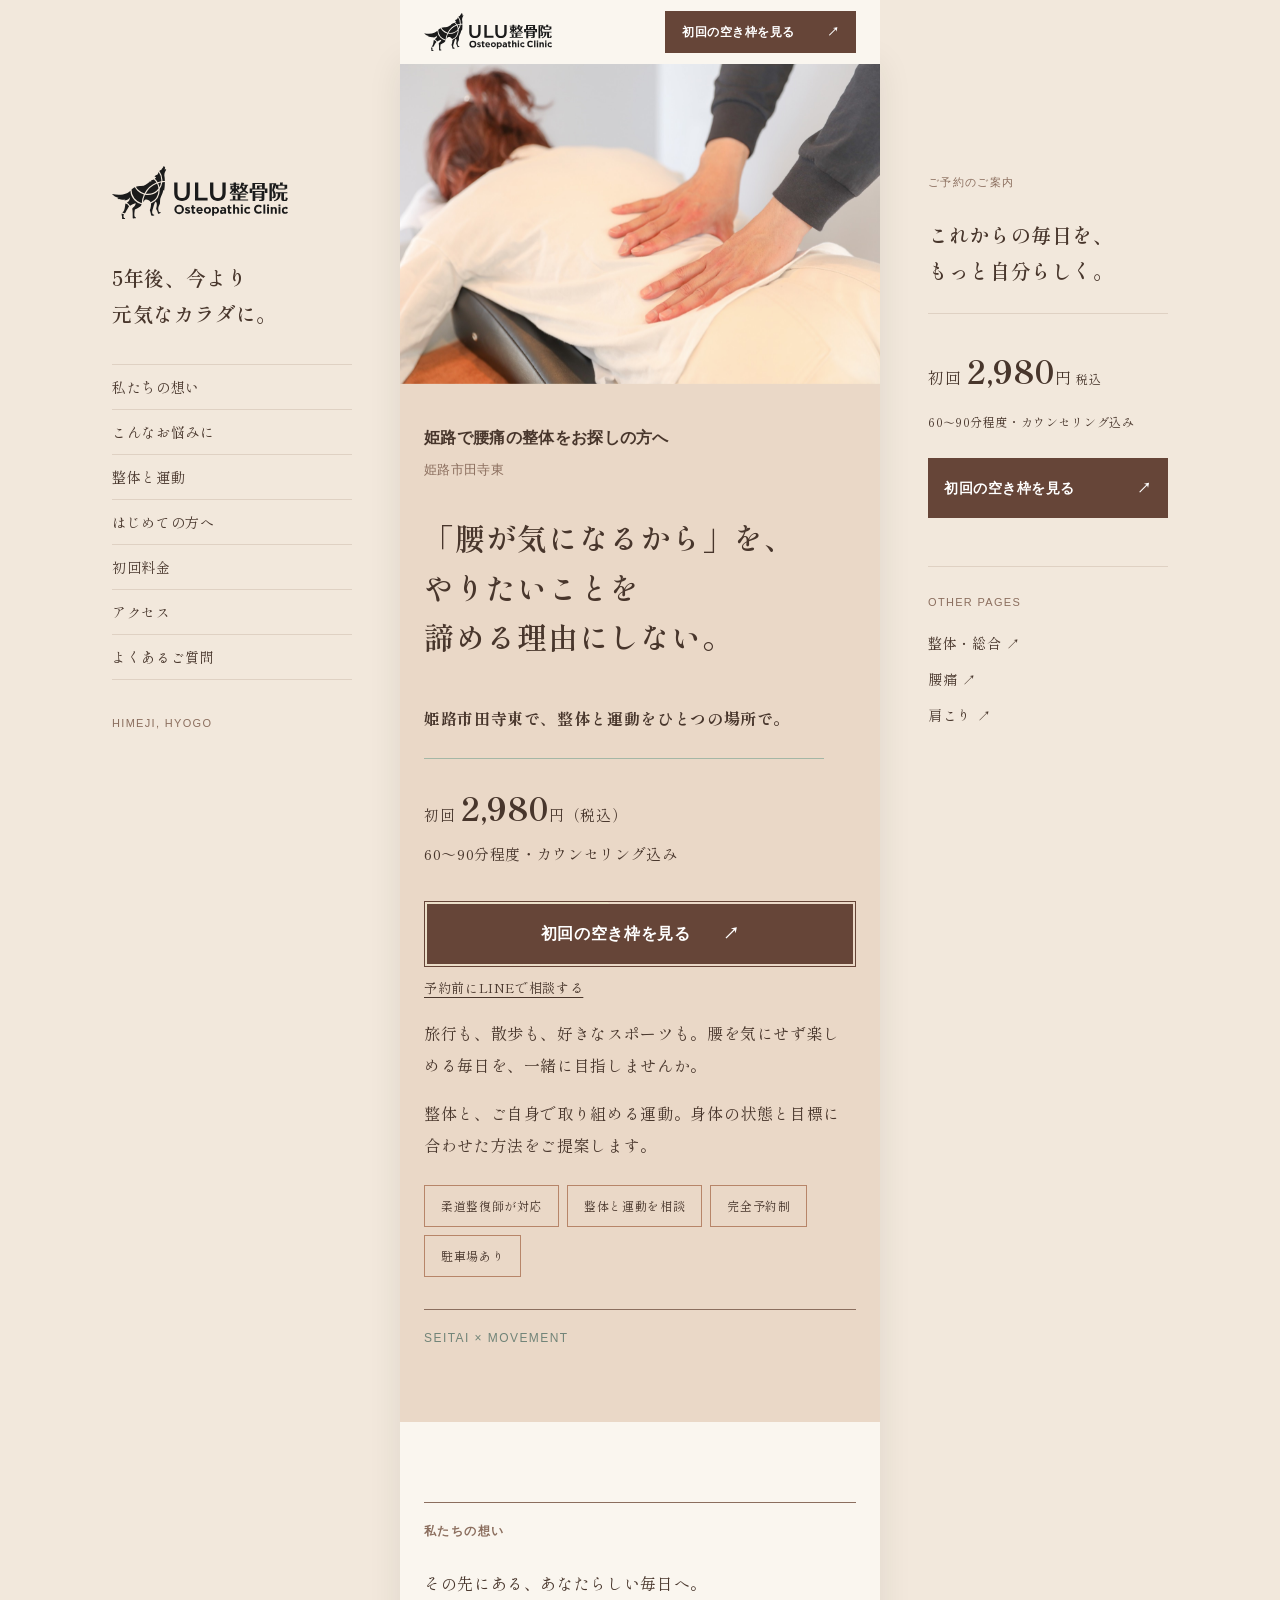
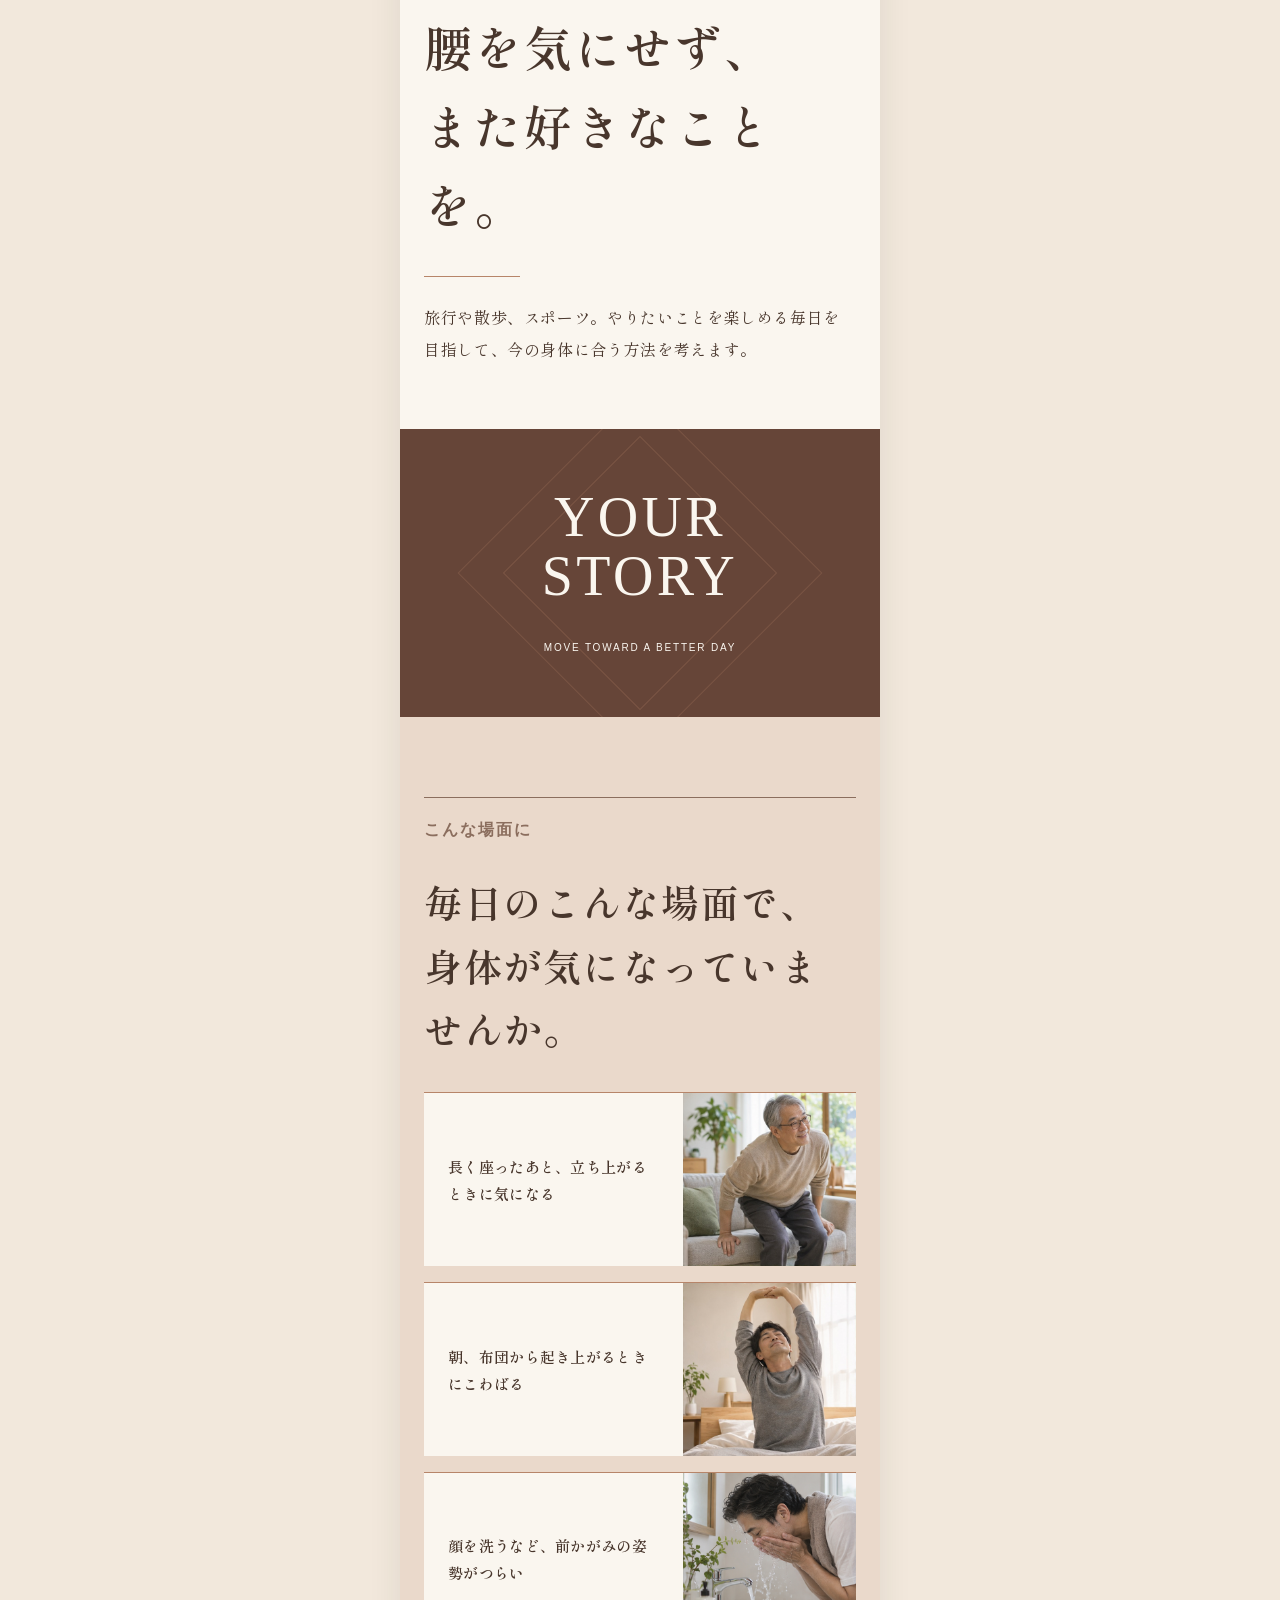
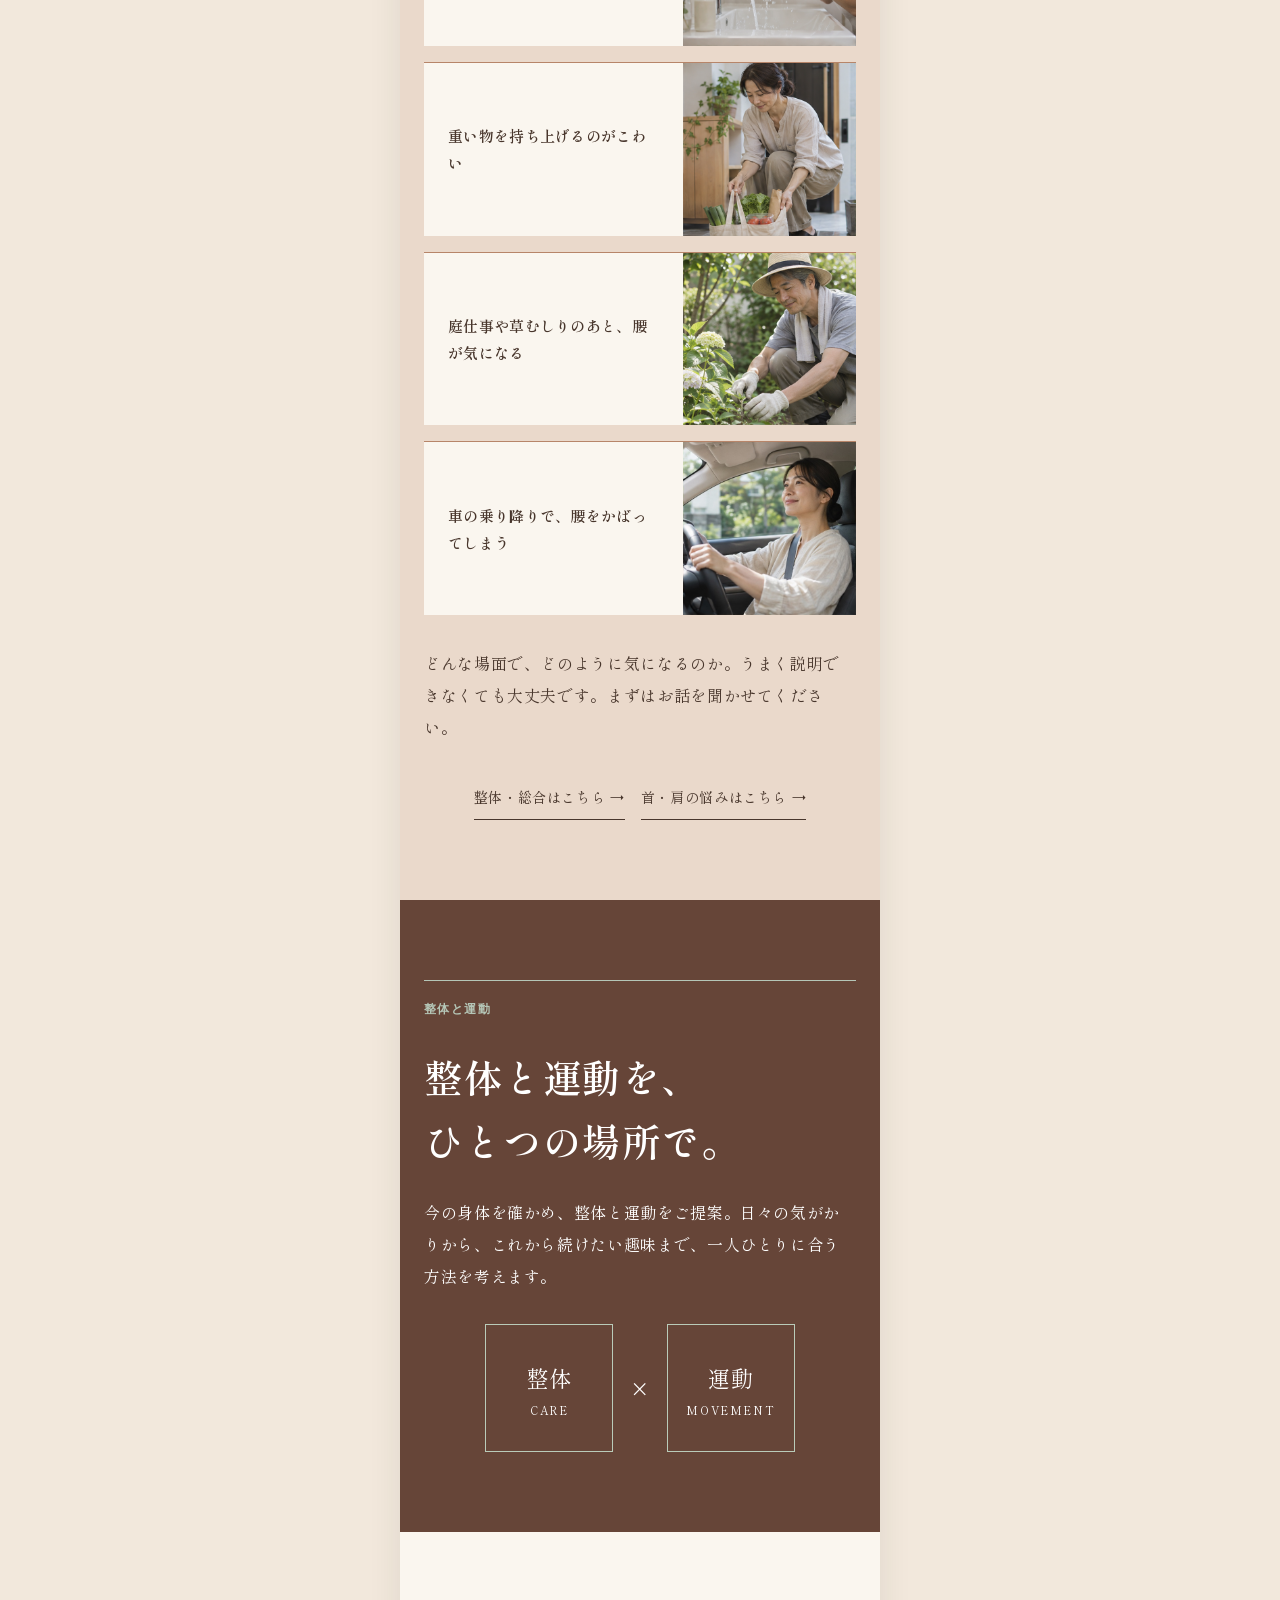
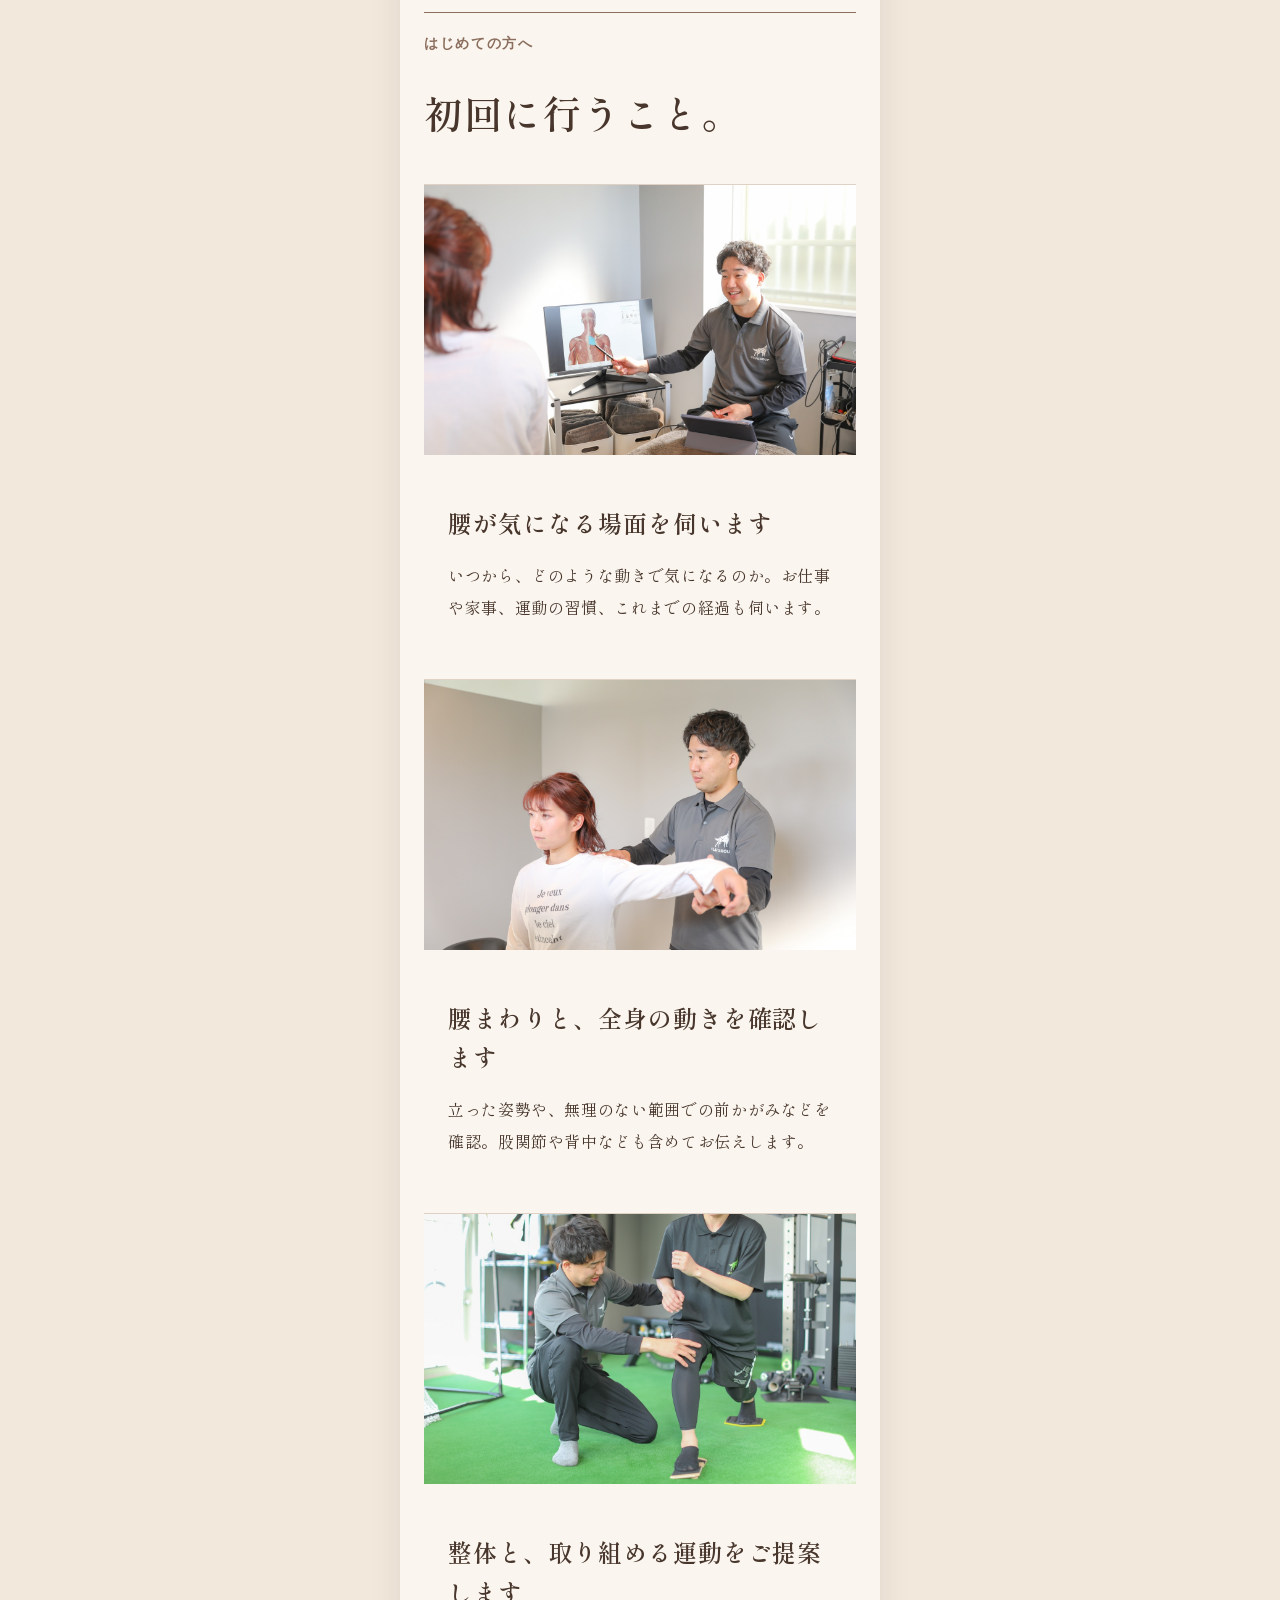
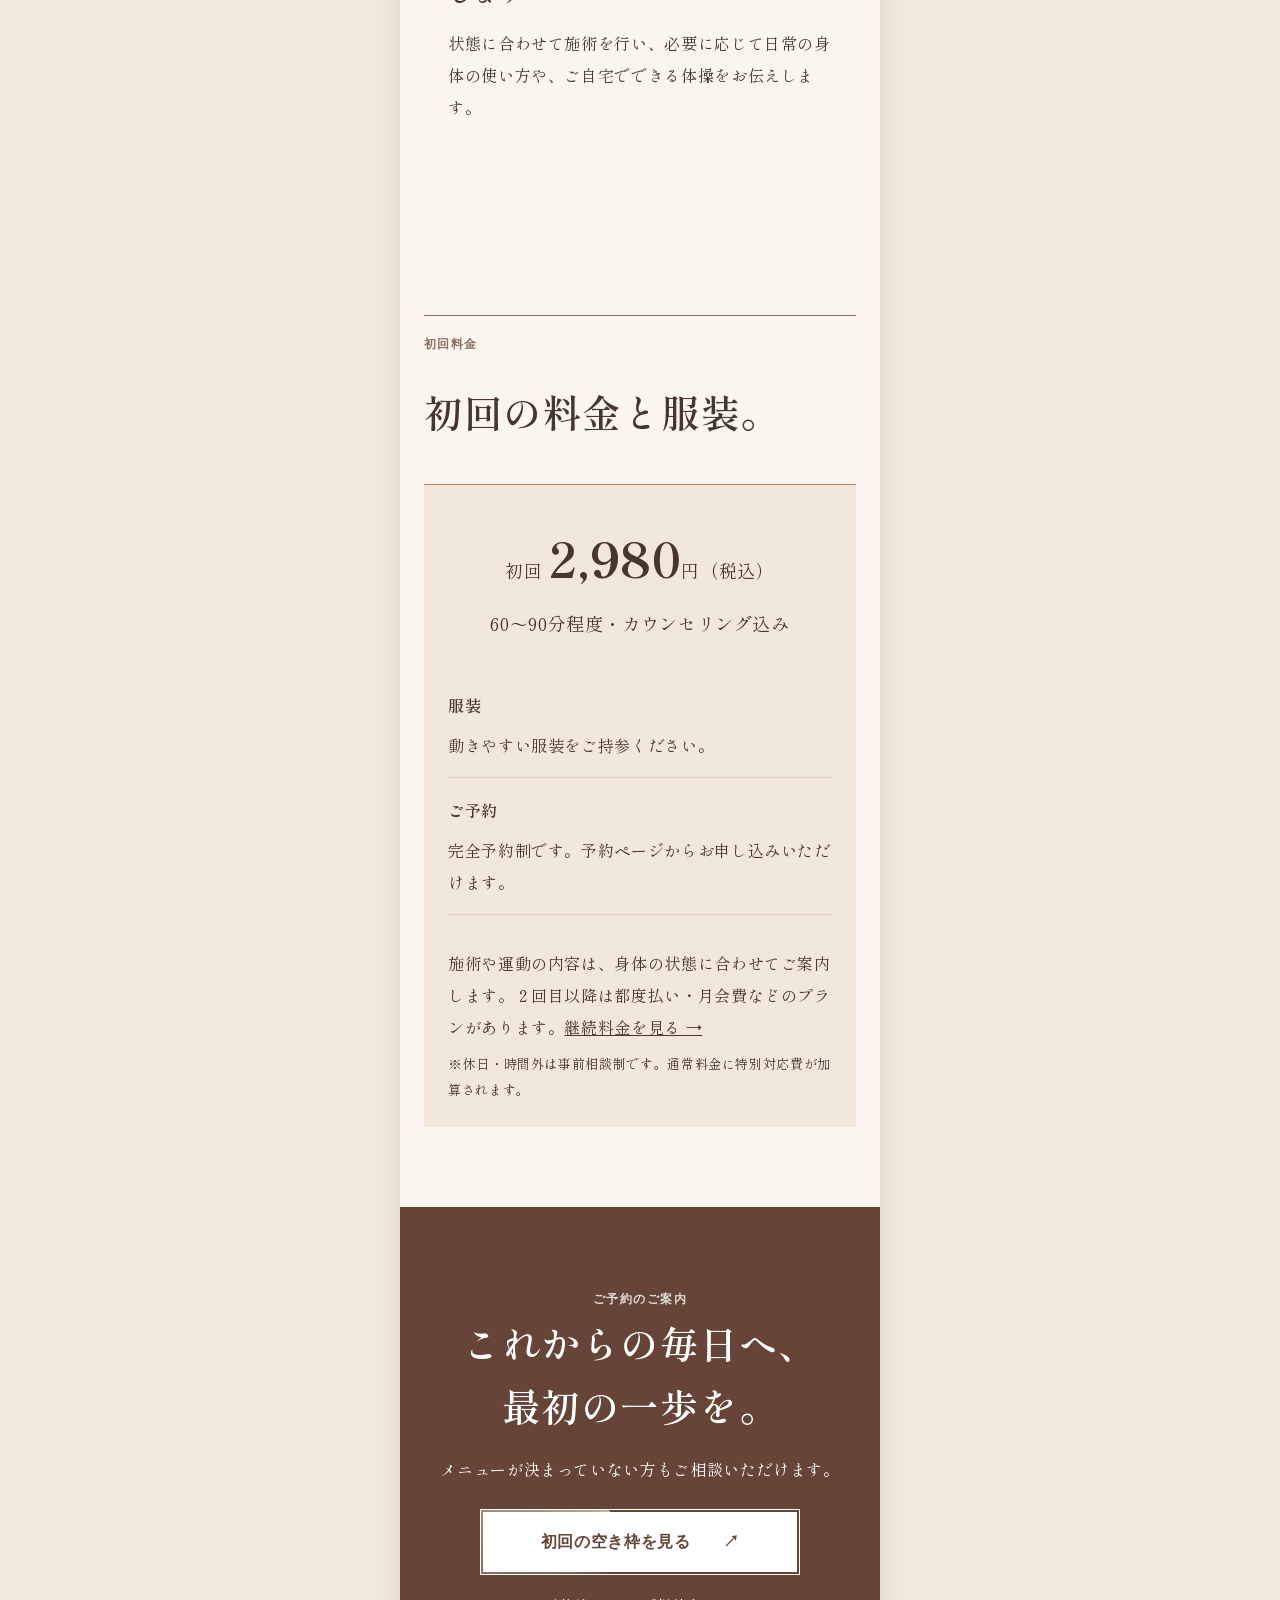
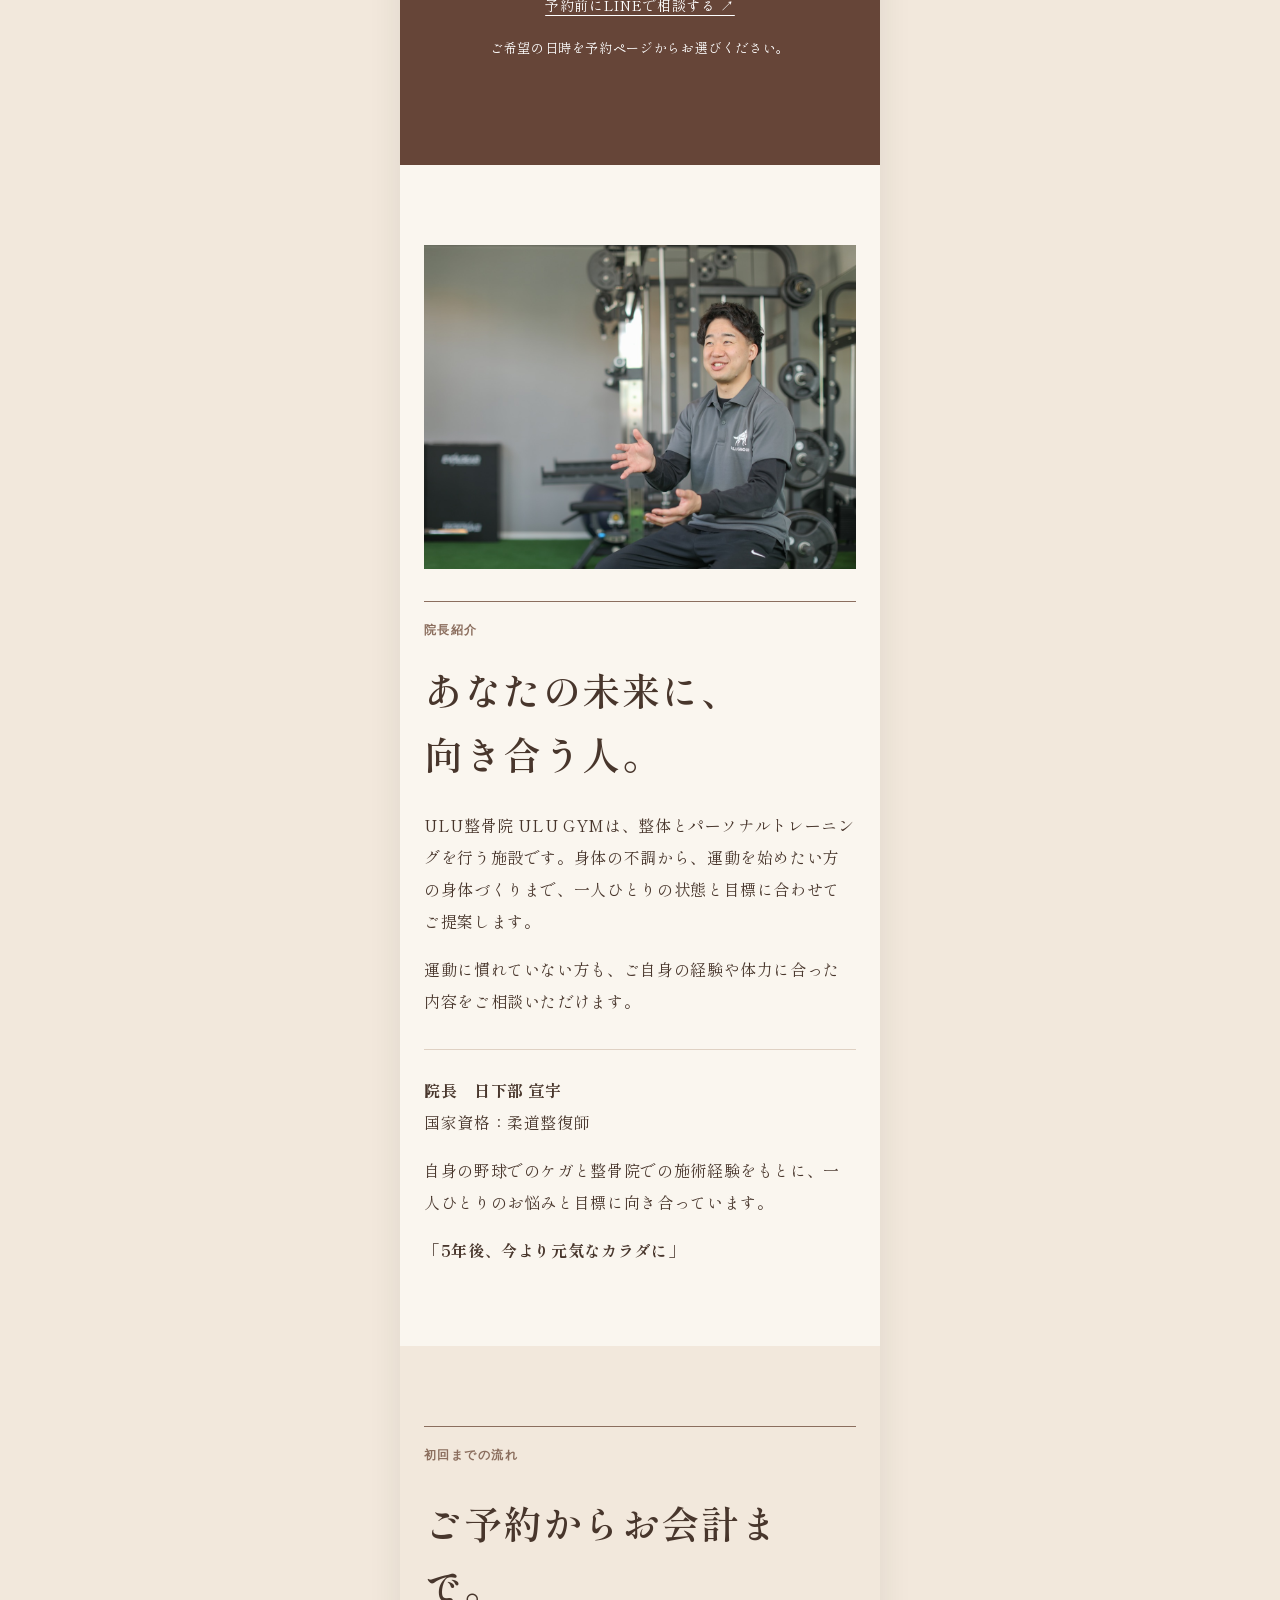
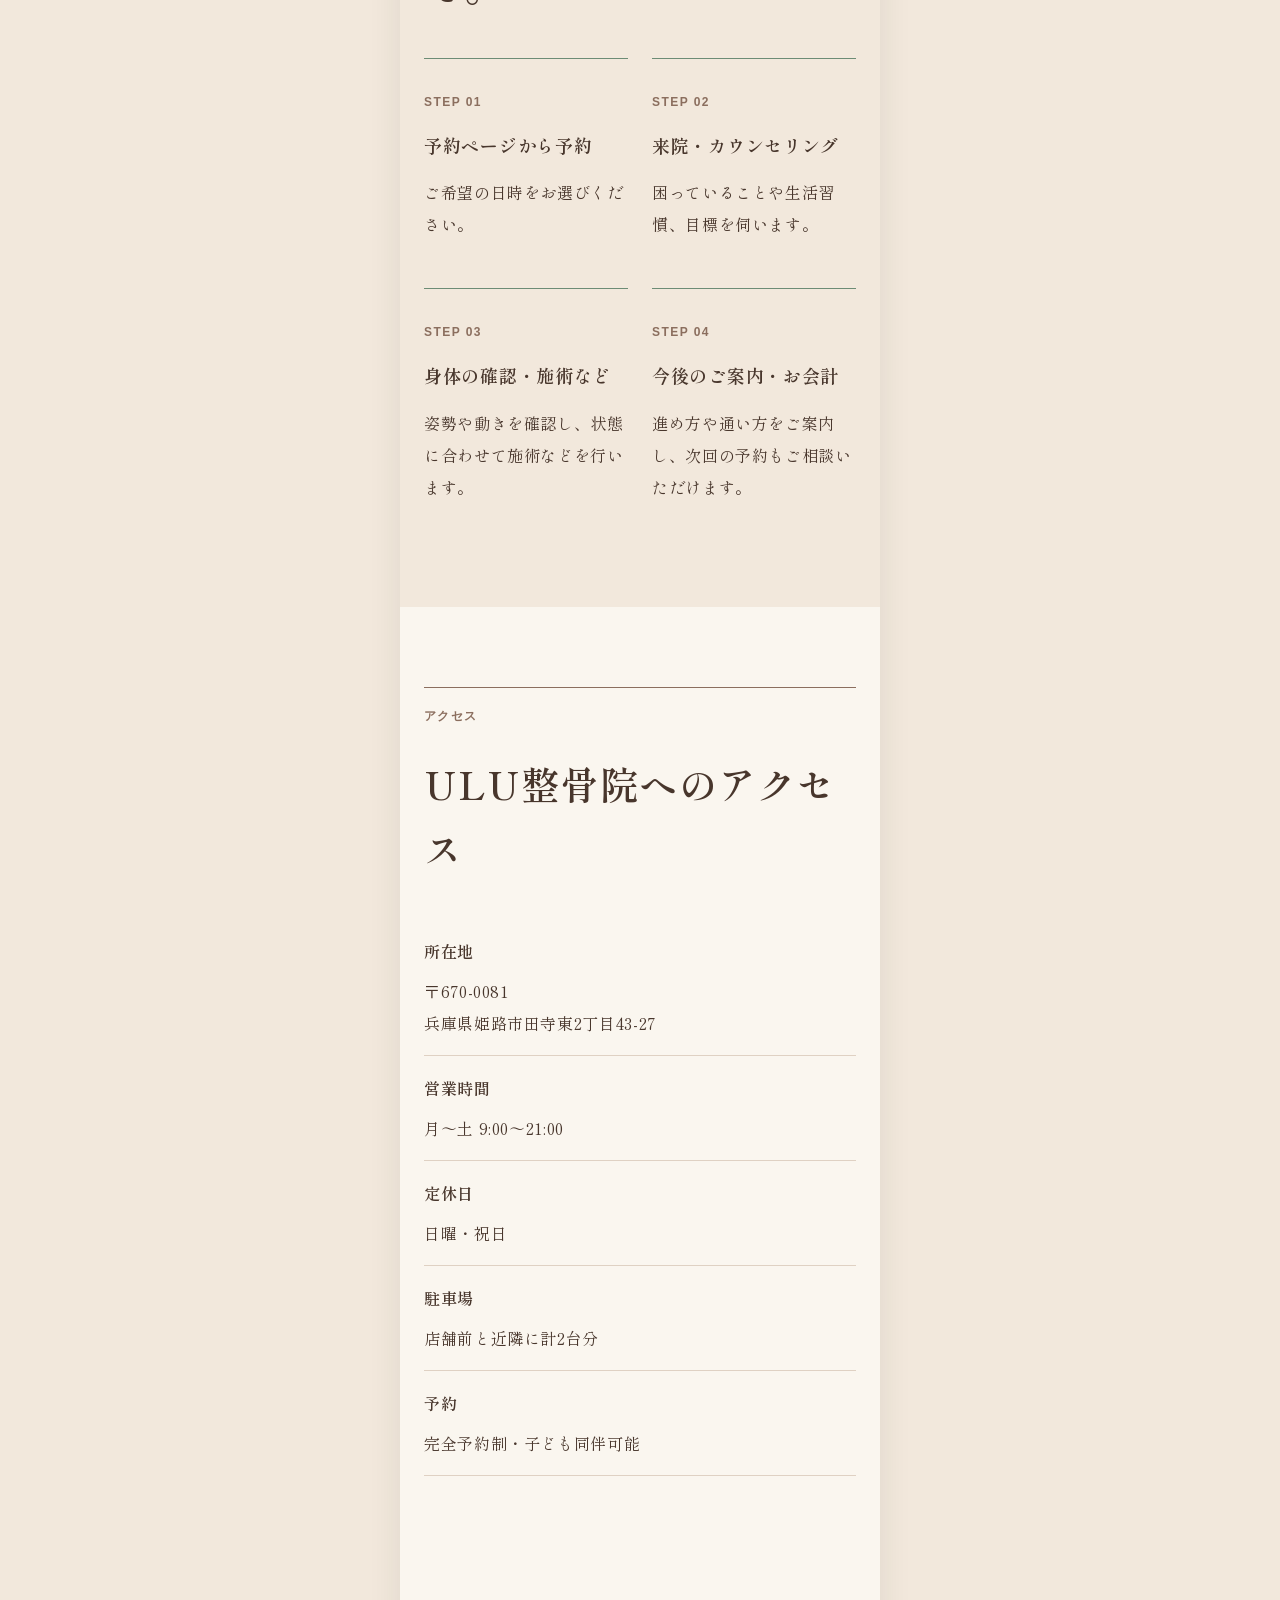
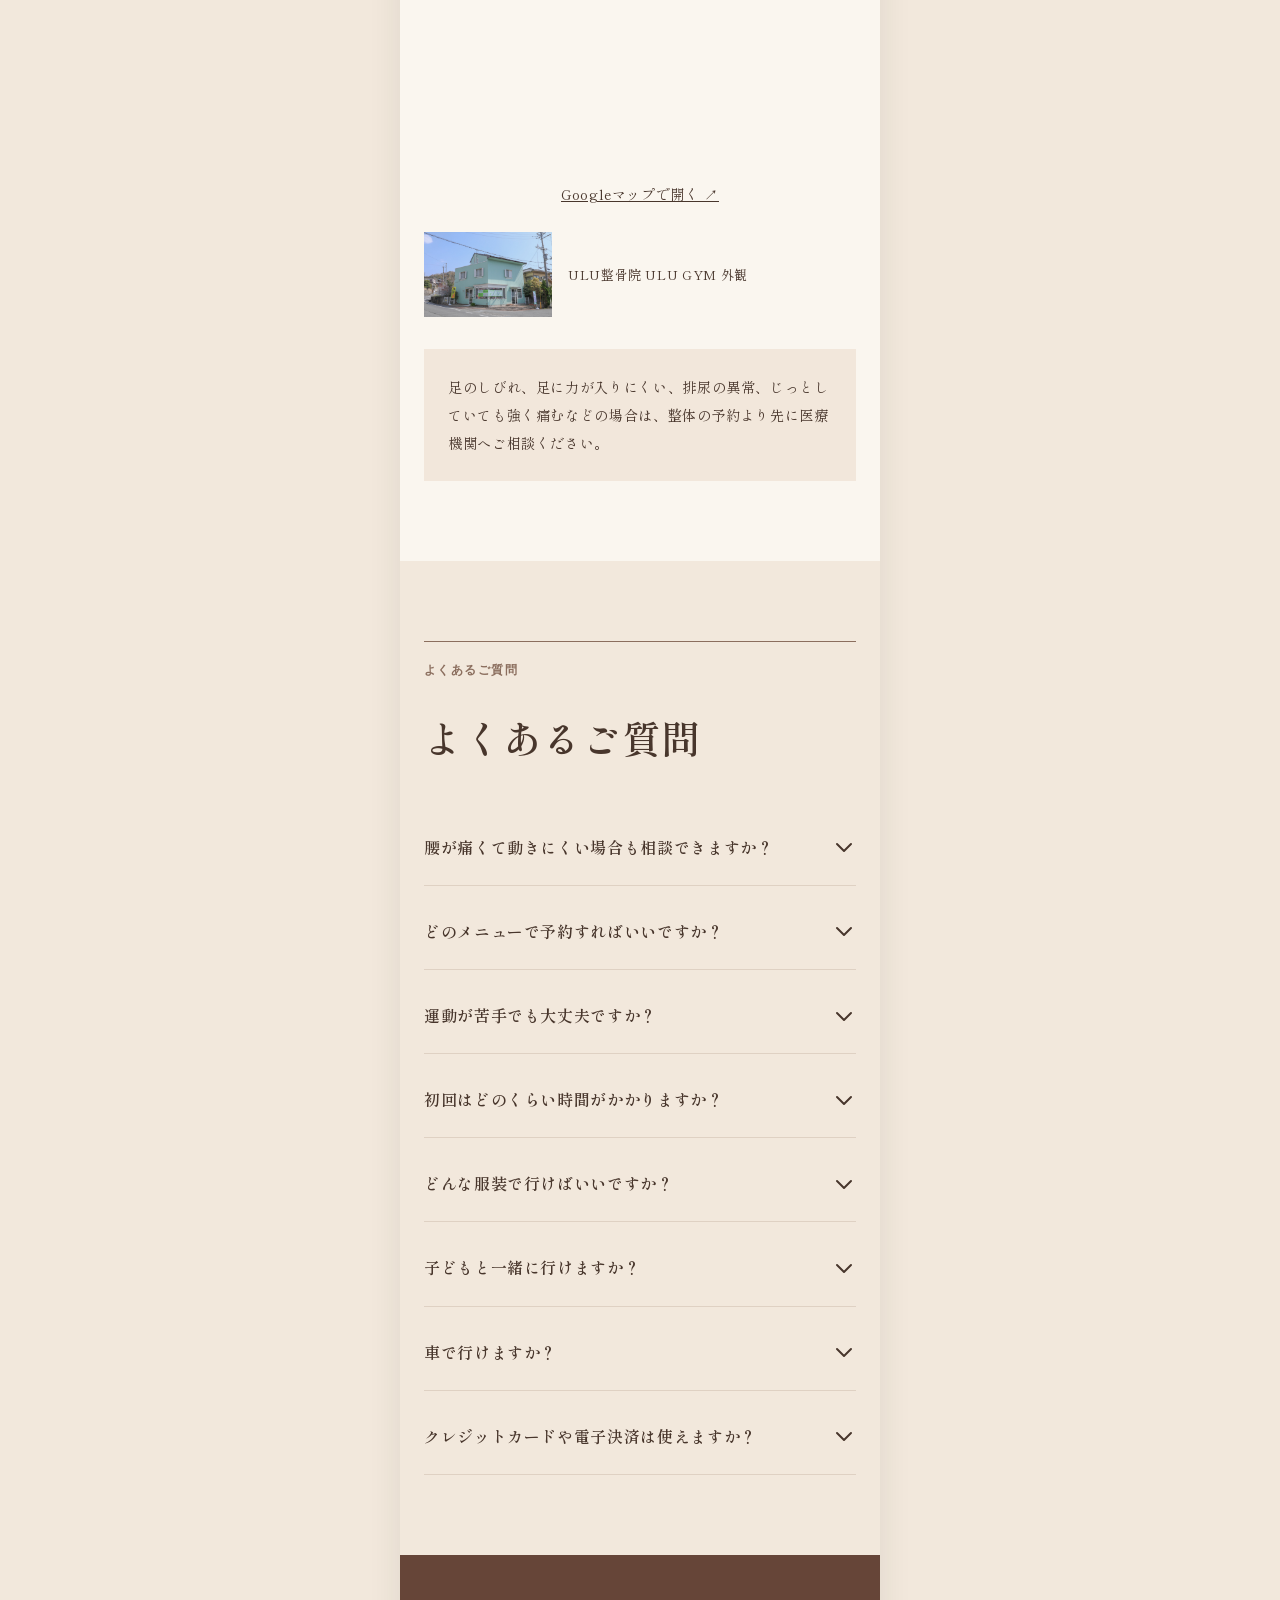
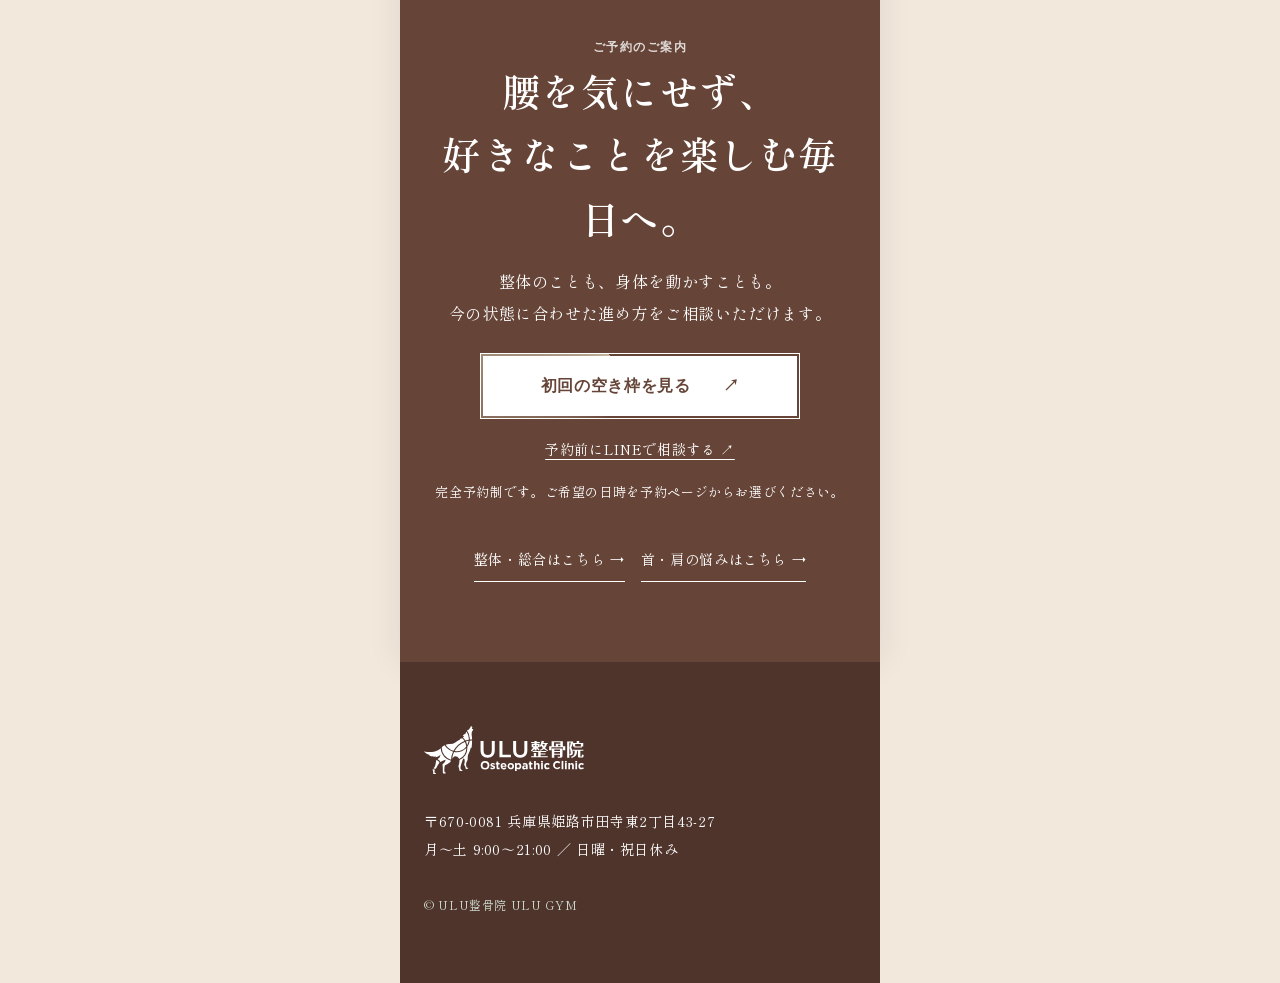
==== commit 6daffe4d: "Stage updated initial visit prices" ====
--- a/back.html
+++ b/back.html
@@ -1 +1 @@
-<!doctype html><html lang="ja"><head><meta charset="utf-8"><meta name="viewport" content="width=device-width,initial-scale=1"><meta name="description" content="姫路で腰痛の整体をお探しの方へ。ULU整骨院は身体の状態を確認し、整体と運動で好きなことを楽しめる毎日を目指します。"><title>姫路で腰痛の整体をお探しの方へ｜ULU整骨院</title><link rel="stylesheet" href="style.css?v=15"><script defer src="motion.js?v=1"></script><script>(function(w,d,s,l,i){w[l]=w[l]||[];w[l].push({'gtm.start':new Date().getTime(),event:'gtm.js'});var f=d.getElementsByTagName(s)[0],j=d.createElement(s),dl=l!='dataLayer'?'&l='+l:'';j.async=true;j.src='https://www.googletagmanager.com/gtm.js?id='+i+dl;f.parentNode.insertBefore(j,f);})(window,document,'script','dataLayer','GTM-WN6FW2GV');</script><script defer src="tracking.js?v=1"></script></head><body data-theme="back"><noscript><iframe src="https://www.googletagmanager.com/ns.html?id=GTM-WN6FW2GV" height="0" width="0" style="display:none;visibility:hidden" title="Google Tag Manager"></iframe></noscript><header><a class="logo" href="index.html" aria-label="ULU整骨院 トップ"><img src="assets/ulu-clinic-logo-black.svg" alt="" width="136" height="40"></a><span>姫路市田寺東・完全予約制</span><a class="head-cta" href="https://appointment-system.net/book?src=lp_youtu">初回の空き枠を見る <b>↗</b></a></header><main id="app"><section id="top" class="hero"><div class="wrap hero-grid"><div class="hero-copy"><div class="eyebrow">姫路で腰痛の整体をお探しの方へ<span class="hero-location">姫路市田寺東</span></div><h1>「腰が気になるから」を、<br>やりたいことを<br>諦める理由にしない。</h1><p class="hero-promise">姫路市田寺東で、整体と運動をひとつの場所で。</p><div class="price-inline">初回 <strong>4,980</strong>円（税込）<br>60〜90分程度・カウンセリング込み</div><a class="button shimmer-button" href="https://appointment-system.net/book?src=lp_youtu"><span class="shimmer-spark" aria-hidden="true"><span class="shimmer-spin"></span></span><span class="shimmer-label">初回の空き枠を見る <span>↗</span></span></a><p class="note"><a href="https://lin.ee/pum599o">予約前にLINEで相談する</a></p><p>旅行も、散歩も、好きなスポーツも。腰を気にせず楽しめる毎日を、一緒に目指しませんか。</p><p>整体と、ご自身で取り組める運動。身体の状態と目標に合わせた方法をご提案します。</p><div class="tags"><span>柔道整復師が対応</span><span>整体と運動を相談</span><span>完全予約制</span><span>駐車場あり</span></div><div class="hero-kicker">SEITAI <span>×</span> MOVEMENT</div></div><div class="hero-photo"><img src="assets/back-care.jpg" alt="腰まわりの施術風景"></div></div></section><section id="vision" class="story-intro"><div class="wrap story-wrap"><div class="story-content"><div class="story-label">私たちの想い</div><p class="story-overline">その先にある、あなたらしい毎日へ。</p><h2>腰を気にせず、<br>また好きなことを。</h2><div class="story-line"></div><p>旅行や散歩、スポーツ。やりたいことを楽しめる毎日を目指して、今の身体に合う方法を考えます。</p></div><div class="story-image" aria-hidden="true"><span>YOUR<br>STORY</span><small>MOVE TOWARD A BETTER DAY</small></div></div></section><section id="scenes" class="section scene-section"><div class="wrap"><div class="section-head"><div class="en scene-heading">こんな場面に</div><h2>毎日のこんな場面で、<br>身体が気になっていませんか。</h2></div><div class="scenes"><div class="scene"><div class="scene-copy"><h3 class="scene-title">長く座ったあと、立ち上がるときに気になる</h3></div><div class="scene-photo" aria-hidden="true" style="background-image:url(assets/life-scenes.jpg);background-position:100% 0%"></div></div><div class="scene"><div class="scene-copy"><h3 class="scene-title">朝、布団から起き上がるときにこわばる</h3></div><div class="scene-photo" aria-hidden="true" style="background-image:url(assets/life-scenes.jpg);background-position:50% 100%"></div></div><div class="scene"><div class="scene-copy"><h3 class="scene-title">顔を洗うなど、前かがみの姿勢がつらい</h3></div><div class="scene-photo" aria-hidden="true" style="background-image:url(assets/scene-grid-a.png);background-position:0% 0%"></div></div><div class="scene"><div class="scene-copy"><h3 class="scene-title">重い物を持ち上げるのがこわい</h3></div><div class="scene-photo" aria-hidden="true" style="background-image:url(assets/scene-grid-a.png);background-position:50% 0%"></div></div><div class="scene"><div class="scene-copy"><h3 class="scene-title">庭仕事や草むしりのあと、腰が気になる</h3></div><div class="scene-photo" aria-hidden="true" style="background-image:url(assets/scene-grid-a.png);background-position:100% 0%"></div></div><div class="scene"><div class="scene-copy"><h3 class="scene-title">車の乗り降りで、腰をかばってしまう</h3></div><div class="scene-photo" aria-hidden="true" style="background-image:url(assets/life-scenes.jpg);background-position:50% 0%"></div></div></div><p class="after">どんな場面で、どのように気になるのか。うまく説明できなくても大丈夫です。まずはお話を聞かせてください。</p><div class="links"><a href="index.html">整体・総合はこちら →</a><a href="shoulder.html">首・肩の悩みはこちら →</a></div></div></section><section id="method" class="feature-section"><div class="wrap feature-wrap"><div><span class="feature-label">整体と運動</span><h2>整体と運動を、<br>ひとつの場所で。</h2><p>今の身体を確かめ、整体と運動をご提案。日々の気がかりから、これから続けたい趣味まで、一人ひとりに合う方法を考えます。</p></div><div class="feature-pair"><span>整体<small>CARE</small></span><b>×</b><span>運動<small>MOVEMENT</small></span></div></div></section><section id="first-visit" class="section soft first-section"><div class="wrap"><div class="section-head"><div class="en point-heading">はじめての方へ</div><h2>初回に行うこと。</h2></div><div class="points"><div class="point"><img src="assets/consultation.jpg" alt="身体についてお話を伺う様子" loading="lazy"><div class="point-copy"><h3>腰が気になる場面を伺います</h3><p>いつから、どのような動きで気になるのか。お仕事や家事、運動の習慣、これまでの経過も伺います。</p></div></div><div class="point"><img src="assets/shoulder-check.jpg" alt="身体の動きを確認する様子" loading="lazy"><div class="point-copy"><h3>腰まわりと、全身の動きを確認します</h3><p>立った姿勢や、無理のない範囲での前かがみなどを確認。股関節や背中なども含めてお伝えします。</p></div></div><div class="point"><img src="assets/movement.jpg" alt="身体の動かし方を確認する様子" loading="lazy"><div class="point-copy"><h3>整体と、取り組める運動をご提案します</h3><p>状態に合わせて施術を行い、必要に応じて日常の身体の使い方や、ご自宅でできる体操をお伝えします。</p></div></div></div></div></section><section id="price" class="section"><div class="wrap"><div class="section-head"><div class="en">初回料金</div><h2>初回の料金と服装。</h2></div><div class="pricebox"><div class="price-number">初回 <strong>4,980</strong>円（税込）<br><span>60〜90分程度・カウンセリング込み</span></div><dl><div><dt>服装</dt><dd>動きやすい服装をご持参ください。</dd></div><div><dt>ご予約</dt><dd>完全予約制です。予約ページからお申し込みいただけます。</dd></div></dl><p>施術や運動の内容は、身体の状態に合わせてご案内します。２回目以降は都度払い・月会費などのプランがあります。<a href="https://ulu-gym-seikotsu.com/introduce/price/">継続料金を見る →</a></p><p class="note">※休日・時間外は事前相談制です。通常料金に特別対応費が加算されます。</p></div></div></section><section class="cta"><div class="en">ご予約のご案内</div><h2>これからの毎日へ、<br>最初の一歩を。</h2><p>メニューが決まっていない方もご相談いただけます。</p><a class="button shimmer-button" href="https://appointment-system.net/book?src=lp_youtu"><span class="shimmer-spark" aria-hidden="true"><span class="shimmer-spin"></span></span><span class="shimmer-label">初回の空き枠を見る <span>↗</span></span></a><p class="line-consult"><a href="https://lin.ee/pum599o">予約前にLINEで相談する ↗</a></p><p class="note">ご希望の日時を予約ページからお選びください。</p></section><section class="section"><div class="wrap about"><img src="assets/director.jpg" alt="ULU整骨院 院長の紹介" loading="lazy"><div><div class="en">院長紹介</div><h2>あなたの未来に、<br>向き合う人。</h2><p>ULU整骨院 ULU GYMは、整体とパーソナルトレーニングを行う施設です。身体の不調から、運動を始めたい方の身体づくりまで、一人ひとりの状態と目標に合わせてご提案します。</p><p>運動に慣れていない方も、ご自身の経験や体力に合った内容をご相談いただけます。</p><div class="name"><b>院長　日下部 宣宇</b><br>国家資格：柔道整復師<p>自身の野球でのケガと整骨院での施術経験をもとに、一人ひとりのお悩みと目標に向き合っています。</p><b>「5年後、今より元気なカラダに」</b></div></div></div></section><section class="section soft"><div class="wrap"><div class="section-head"><div class="en">初回までの流れ</div><h2>ご予約からお会計まで。</h2></div><div class="steps"><div class="step"><b>STEP 01</b><h3>予約ページから予約</h3><p>ご希望の日時をお選びください。</p></div><div class="step"><b>STEP 02</b><h3>来院・カウンセリング</h3><p>困っていることや生活習慣、目標を伺います。</p></div><div class="step"><b>STEP 03</b><h3>身体の確認・施術など</h3><p>姿勢や動きを確認し、状態に合わせて施術などを行います。</p></div><div class="step"><b>STEP 04</b><h3>今後のご案内・お会計</h3><p>進め方や通い方をご案内し、次回の予約もご相談いただけます。</p></div></div></div></section><section id="access" class="section"><div class="wrap"><div class="section-head"><div class="en">アクセス</div><h2>ULU整骨院へのアクセス</h2></div><div class="access"><div><dl><div><dt>所在地</dt><dd>〒670-0081<br>兵庫県姫路市田寺東2丁目43-27</dd></div><div><dt>営業時間</dt><dd>月〜土 9:00〜21:00</dd></div><div><dt>定休日</dt><dd>日曜・祝日</dd></div><div><dt>駐車場</dt><dd>店舗前と近隣に計2台分</dd></div><div><dt>予約</dt><dd>完全予約制・子ども同伴可能</dd></div></dl></div><div><iframe class="map" title="ULU整骨院の地図" loading="lazy" src="https://maps.google.com/maps?q=%E5%85%B5%E5%BA%AB%E7%9C%8C%E5%A7%AB%E8%B7%AF%E5%B8%82%E7%94%B0%E5%AF%BA%E6%9D%B12%E4%B8%81%E7%9B%AE43-27&output=embed"></iframe><a class="map-link" href="https://www.google.com/maps/search/?api=1&amp;query=34.8591765%2C134.6760666">Googleマップで開く ↗</a></div></div><div class="access-photo"><img src="assets/clinic.jpg" alt="ULU整骨院 ULU GYMの外観" loading="lazy"><span>ULU整骨院 ULU GYM 外観</span></div><div class="warning">足のしびれ、足に力が入りにくい、排尿の異常、じっとしていても強く痛むなどの場合は、整体の予約より先に医療機関へご相談ください。</div></div></section><section id="faq" class="section soft"><div class="wrap"><div class="section-head"><div class="en">よくあるご質問</div><h2>よくあるご質問</h2></div><div class="faq"><details class="group"><summary><span>腰が痛くて動きにくい場合も相談できますか？</span><svg aria-hidden="true" xmlns="http://www.w3.org/2000/svg" fill="none" viewBox="0 0 24 24" stroke="currentColor"><path stroke-linecap="round" stroke-linejoin="round" stroke-width="2" d="M19 9l-7 7-7-7" /></svg></summary><div class="answer"><p>まずはLINEで現在の様子をお知らせください。状態によっては、先に医療機関での確認をご案内する場合があります。</p></div></details><details class="group"><summary><span>どのメニューで予約すればいいですか？</span><svg aria-hidden="true" xmlns="http://www.w3.org/2000/svg" fill="none" viewBox="0 0 24 24" stroke="currentColor"><path stroke-linecap="round" stroke-linejoin="round" stroke-width="2" d="M19 9l-7 7-7-7" /></svg></summary><div class="answer"><p>迷う場合は、<a href="https://lin.ee/pum599o">LINEでお悩みやご希望をお知らせください</a>。身体の状態と目的を伺い、合う内容をご提案します。</p></div></details><details class="group"><summary><span>運動が苦手でも大丈夫ですか？</span><svg aria-hidden="true" xmlns="http://www.w3.org/2000/svg" fill="none" viewBox="0 0 24 24" stroke="currentColor"><path stroke-linecap="round" stroke-linejoin="round" stroke-width="2" d="M19 9l-7 7-7-7" /></svg></summary><div class="answer"><p>運動経験や体力、身体の状態に合わせた内容をご提案します。運動に慣れていない方もご相談ください。</p></div></details><details class="group"><summary><span>初回はどのくらい時間がかかりますか？</span><svg aria-hidden="true" xmlns="http://www.w3.org/2000/svg" fill="none" viewBox="0 0 24 24" stroke="currentColor"><path stroke-linecap="round" stroke-linejoin="round" stroke-width="2" d="M19 9l-7 7-7-7" /></svg></summary><div class="answer"><p>カウンセリングを含めて60〜90分程度です。時間に余裕をもってお越しください。</p></div></details><details class="group"><summary><span>どんな服装で行けばいいですか？</span><svg aria-hidden="true" xmlns="http://www.w3.org/2000/svg" fill="none" viewBox="0 0 24 24" stroke="currentColor"><path stroke-linecap="round" stroke-linejoin="round" stroke-width="2" d="M19 9l-7 7-7-7" /></svg></summary><div class="answer"><p>Tシャツやジャージなど、動きやすい服装をご持参ください。</p></div></details><details class="group"><summary><span>子どもと一緒に行けますか？</span><svg aria-hidden="true" xmlns="http://www.w3.org/2000/svg" fill="none" viewBox="0 0 24 24" stroke="currentColor"><path stroke-linecap="round" stroke-linejoin="round" stroke-width="2" d="M19 9l-7 7-7-7" /></svg></summary><div class="answer"><p>はい。子ども同伴でお越しいただけます。ご予約時にお知らせください。</p></div></details><details class="group"><summary><span>車で行けますか？</span><svg aria-hidden="true" xmlns="http://www.w3.org/2000/svg" fill="none" viewBox="0 0 24 24" stroke="currentColor"><path stroke-linecap="round" stroke-linejoin="round" stroke-width="2" d="M19 9l-7 7-7-7" /></svg></summary><div class="answer"><p>はい。店舗前と近隣に、計2台分の駐車場があります。</p></div></details><details class="group"><summary><span>クレジットカードや電子決済は使えますか？</span><svg aria-hidden="true" xmlns="http://www.w3.org/2000/svg" fill="none" viewBox="0 0 24 24" stroke="currentColor"><path stroke-linecap="round" stroke-linejoin="round" stroke-width="2" d="M19 9l-7 7-7-7" /></svg></summary><div class="answer"><p>はい。クレジットカード・電子決済に対応しています。</p></div></details></div></div></section><section class="cta"><div class="en">ご予約のご案内</div><h2>腰を気にせず、<br>好きなことを楽しむ毎日へ。</h2><p>整体のことも、身体を動かすことも。<br>今の状態に合わせた進め方をご相談いただけます。</p><a class="button shimmer-button" href="https://appointment-system.net/book?src=lp_youtu"><span class="shimmer-spark" aria-hidden="true"><span class="shimmer-spin"></span></span><span class="shimmer-label">初回の空き枠を見る <span>↗</span></span></a><p class="line-consult"><a href="https://lin.ee/pum599o">予約前にLINEで相談する ↗</a></p><p class="note">完全予約制です。ご希望の日時を予約ページからお選びください。</p><div class="links"><a href="index.html">整体・総合はこちら →</a><a href="shoulder.html">首・肩の悩みはこちら →</a></div></section></main><footer><div class="wrap"><a class="logo" href="index.html" aria-label="ULU整骨院 トップ"><img src="assets/ulu-clinic-logo-white.svg" alt="" width="160" height="48"></a><p>〒670-0081 兵庫県姫路市田寺東2丁目43-27<br>月〜土 9:00〜21:00 ／ 日曜・祝日休み</p><small>© ULU整骨院 ULU GYM</small></div></footer><aside class="mobile-booking" aria-label="初回予約"><div><span>初回</span><strong>4,980円</strong><small>（税込）</small></div><a href="https://appointment-system.net/book?src=lp_youtu">初回の空き枠を見る <span aria-hidden="true">↗</span></a></aside><aside class="desktop-left" aria-label="ページ内のご案内"><div class="rail-inner"><a class="rail-brand" href="#top" aria-label="ページの先頭へ"><img src="assets/ulu-clinic-logo-black.svg" alt="ULU整骨院" width="176" height="56"></a><p class="rail-intro">5年後、今より<br>元気なカラダに。</p><nav aria-label="ページ内メニュー"><a href="#vision">私たちの想い</a><a href="#scenes">こんなお悩みに</a><a href="#method">整体と運動</a><a href="#first-visit">はじめての方へ</a><a href="#price">初回料金</a><a href="#access">アクセス</a><a href="#faq">よくあるご質問</a></nav><span class="rail-location">HIMEJI, HYOGO</span></div></aside><aside class="desktop-right" aria-label="ご予約と関連ページ"><div class="rail-inner"><p class="rail-label">ご予約のご案内</p><p class="rail-heading">これからの毎日を、<br>もっと自分らしく。</p><div class="rail-price">初回 <strong>4,980</strong>円 <small>税込</small></div><p class="rail-note">60〜90分程度・カウンセリング込み</p><a class="rail-book" href="https://appointment-system.net/book?src=lp_youtu">初回の空き枠を見る <span aria-hidden="true">↗</span></a><div class="rail-links"><span>OTHER PAGES</span><a href="index.html">整体・総合 ↗</a><a href="back.html">腰痛 ↗</a><a href="shoulder.html">肩こり ↗</a></div></div></aside></body></html>
+<!doctype html><html lang="ja"><head><meta charset="utf-8"><meta name="viewport" content="width=device-width,initial-scale=1"><meta name="description" content="姫路で腰痛の整体をお探しの方へ。ULU整骨院は身体の状態を確認し、整体と運動で好きなことを楽しめる毎日を目指します。"><title>姫路で腰痛の整体をお探しの方へ｜ULU整骨院</title><link rel="stylesheet" href="style.css?v=16"><script defer src="motion.js?v=1"></script><script>(function(w,d,s,l,i){w[l]=w[l]||[];w[l].push({'gtm.start':new Date().getTime(),event:'gtm.js'});var f=d.getElementsByTagName(s)[0],j=d.createElement(s),dl=l!='dataLayer'?'&l='+l:'';j.async=true;j.src='https://www.googletagmanager.com/gtm.js?id='+i+dl;f.parentNode.insertBefore(j,f);})(window,document,'script','dataLayer','GTM-WN6FW2GV');</script><script defer src="tracking.js?v=1"></script></head><body data-theme="back"><noscript><iframe src="https://www.googletagmanager.com/ns.html?id=GTM-WN6FW2GV" height="0" width="0" style="display:none;visibility:hidden" title="Google Tag Manager"></iframe></noscript><header><a class="logo" href="index.html" aria-label="ULU整骨院 トップ"><img src="assets/ulu-clinic-logo-black.svg" alt="" width="136" height="40"></a><span>姫路市田寺東・完全予約制</span><a class="head-cta" href="https://appointment-system.net/book?src=lp_youtu">初回の空き枠を見る <b>↗</b></a></header><main id="app"><section id="top" class="hero"><div class="wrap hero-grid"><div class="hero-copy"><div class="eyebrow">姫路で腰痛の整体をお探しの方へ<span class="hero-location">姫路市田寺東</span></div><h1>「腰が気になるから」を、<br>やりたいことを<br>諦める理由にしない。</h1><p class="hero-promise">姫路市田寺東で、整体と運動をひとつの場所で。</p><div class="price-inline">初回 <strong>2,980</strong>円（税込）<br>60〜90分程度・カウンセリング込み</div><a class="button shimmer-button" href="https://appointment-system.net/book?src=lp_youtu"><span class="shimmer-spark" aria-hidden="true"><span class="shimmer-spin"></span></span><span class="shimmer-label">初回の空き枠を見る <span>↗</span></span></a><p class="note"><a href="https://lin.ee/pum599o">予約前にLINEで相談する</a></p><p>旅行も、散歩も、好きなスポーツも。腰を気にせず楽しめる毎日を、一緒に目指しませんか。</p><p>整体と、ご自身で取り組める運動。身体の状態と目標に合わせた方法をご提案します。</p><div class="tags"><span>柔道整復師が対応</span><span>整体と運動を相談</span><span>完全予約制</span><span>駐車場あり</span></div><div class="hero-kicker">SEITAI <span>×</span> MOVEMENT</div></div><div class="hero-photo"><img src="assets/back-care.jpg" alt="腰まわりの施術風景"></div></div></section><section id="vision" class="story-intro"><div class="wrap story-wrap"><div class="story-content"><div class="story-label">私たちの想い</div><p class="story-overline">その先にある、あなたらしい毎日へ。</p><h2>腰を気にせず、<br>また好きなことを。</h2><div class="story-line"></div><p>旅行や散歩、スポーツ。やりたいことを楽しめる毎日を目指して、今の身体に合う方法を考えます。</p></div><div class="story-image" aria-hidden="true"><span>YOUR<br>STORY</span><small>MOVE TOWARD A BETTER DAY</small></div></div></section><section id="scenes" class="section scene-section"><div class="wrap"><div class="section-head"><div class="en scene-heading">こんな場面に</div><h2>毎日のこんな場面で、<br>身体が気になっていませんか。</h2></div><div class="scenes"><div class="scene"><div class="scene-copy"><h3 class="scene-title">長く座ったあと、立ち上がるときに気になる</h3></div><div class="scene-photo" aria-hidden="true" style="background-image:url(assets/life-scenes.jpg);background-position:100% 0%"></div></div><div class="scene"><div class="scene-copy"><h3 class="scene-title">朝、布団から起き上がるときにこわばる</h3></div><div class="scene-photo" aria-hidden="true" style="background-image:url(assets/life-scenes.jpg);background-position:50% 100%"></div></div><div class="scene"><div class="scene-copy"><h3 class="scene-title">顔を洗うなど、前かがみの姿勢がつらい</h3></div><div class="scene-photo" aria-hidden="true" style="background-image:url(assets/scene-grid-a.png);background-position:0% 0%"></div></div><div class="scene"><div class="scene-copy"><h3 class="scene-title">重い物を持ち上げるのがこわい</h3></div><div class="scene-photo" aria-hidden="true" style="background-image:url(assets/scene-grid-a.png);background-position:50% 0%"></div></div><div class="scene"><div class="scene-copy"><h3 class="scene-title">庭仕事や草むしりのあと、腰が気になる</h3></div><div class="scene-photo" aria-hidden="true" style="background-image:url(assets/scene-grid-a.png);background-position:100% 0%"></div></div><div class="scene"><div class="scene-copy"><h3 class="scene-title">車の乗り降りで、腰をかばってしまう</h3></div><div class="scene-photo" aria-hidden="true" style="background-image:url(assets/life-scenes.jpg);background-position:50% 0%"></div></div></div><p class="after">どんな場面で、どのように気になるのか。うまく説明できなくても大丈夫です。まずはお話を聞かせてください。</p><div class="links"><a href="index.html">整体・総合はこちら →</a><a href="shoulder.html">首・肩の悩みはこちら →</a></div></div></section><section id="method" class="feature-section"><div class="wrap feature-wrap"><div><span class="feature-label">整体と運動</span><h2>整体と運動を、<br>ひとつの場所で。</h2><p>今の身体を確かめ、整体と運動をご提案。日々の気がかりから、これから続けたい趣味まで、一人ひとりに合う方法を考えます。</p></div><div class="feature-pair"><span>整体<small>CARE</small></span><b>×</b><span>運動<small>MOVEMENT</small></span></div></div></section><section id="first-visit" class="section soft first-section"><div class="wrap"><div class="section-head"><div class="en point-heading">はじめての方へ</div><h2>初回に行うこと。</h2></div><div class="points"><div class="point"><img src="assets/consultation.jpg" alt="身体についてお話を伺う様子" loading="lazy"><div class="point-copy"><h3>腰が気になる場面を伺います</h3><p>いつから、どのような動きで気になるのか。お仕事や家事、運動の習慣、これまでの経過も伺います。</p></div></div><div class="point"><img src="assets/shoulder-check.jpg" alt="身体の動きを確認する様子" loading="lazy"><div class="point-copy"><h3>腰まわりと、全身の動きを確認します</h3><p>立った姿勢や、無理のない範囲での前かがみなどを確認。股関節や背中なども含めてお伝えします。</p></div></div><div class="point"><img src="assets/movement.jpg" alt="身体の動かし方を確認する様子" loading="lazy"><div class="point-copy"><h3>整体と、取り組める運動をご提案します</h3><p>状態に合わせて施術を行い、必要に応じて日常の身体の使い方や、ご自宅でできる体操をお伝えします。</p></div></div></div></div></section><section id="price" class="section"><div class="wrap"><div class="section-head"><div class="en">初回料金</div><h2>初回の料金と服装。</h2></div><div class="pricebox"><div class="price-number">初回 <strong>2,980</strong>円（税込）<br><span>60〜90分程度・カウンセリング込み</span></div><dl><div><dt>服装</dt><dd>動きやすい服装をご持参ください。</dd></div><div><dt>ご予約</dt><dd>完全予約制です。予約ページからお申し込みいただけます。</dd></div></dl><p>施術や運動の内容は、身体の状態に合わせてご案内します。２回目以降は都度払い・月会費などのプランがあります。<a href="https://ulu-gym-seikotsu.com/introduce/price/">継続料金を見る →</a></p><p class="note">※休日・時間外は事前相談制です。通常料金に特別対応費が加算されます。</p></div></div></section><section class="cta"><div class="en">ご予約のご案内</div><h2>これからの毎日へ、<br>最初の一歩を。</h2><p>メニューが決まっていない方もご相談いただけます。</p><a class="button shimmer-button" href="https://appointment-system.net/book?src=lp_youtu"><span class="shimmer-spark" aria-hidden="true"><span class="shimmer-spin"></span></span><span class="shimmer-label">初回の空き枠を見る <span>↗</span></span></a><p class="line-consult"><a href="https://lin.ee/pum599o">予約前にLINEで相談する ↗</a></p><p class="note">ご希望の日時を予約ページからお選びください。</p></section><section class="section"><div class="wrap about"><img src="assets/director.jpg" alt="ULU整骨院 院長の紹介" loading="lazy"><div><div class="en">院長紹介</div><h2>あなたの未来に、<br>向き合う人。</h2><p>ULU整骨院 ULU GYMは、整体とパーソナルトレーニングを行う施設です。身体の不調から、運動を始めたい方の身体づくりまで、一人ひとりの状態と目標に合わせてご提案します。</p><p>運動に慣れていない方も、ご自身の経験や体力に合った内容をご相談いただけます。</p><div class="name"><b>院長　日下部 宣宇</b><br>国家資格：柔道整復師<p>自身の野球でのケガと整骨院での施術経験をもとに、一人ひとりのお悩みと目標に向き合っています。</p><b>「5年後、今より元気なカラダに」</b></div></div></div></section><section class="section soft"><div class="wrap"><div class="section-head"><div class="en">初回までの流れ</div><h2>ご予約からお会計まで。</h2></div><div class="steps"><div class="step"><b>STEP 01</b><h3>予約ページから予約</h3><p>ご希望の日時をお選びください。</p></div><div class="step"><b>STEP 02</b><h3>来院・カウンセリング</h3><p>困っていることや生活習慣、目標を伺います。</p></div><div class="step"><b>STEP 03</b><h3>身体の確認・施術など</h3><p>姿勢や動きを確認し、状態に合わせて施術などを行います。</p></div><div class="step"><b>STEP 04</b><h3>今後のご案内・お会計</h3><p>進め方や通い方をご案内し、次回の予約もご相談いただけます。</p></div></div></div></section><section id="access" class="section"><div class="wrap"><div class="section-head"><div class="en">アクセス</div><h2>ULU整骨院へのアクセス</h2></div><div class="access"><div><dl><div><dt>所在地</dt><dd>〒670-0081<br>兵庫県姫路市田寺東2丁目43-27</dd></div><div><dt>営業時間</dt><dd>月〜土 9:00〜21:00</dd></div><div><dt>定休日</dt><dd>日曜・祝日</dd></div><div><dt>駐車場</dt><dd>店舗前と近隣に計2台分</dd></div><div><dt>予約</dt><dd>完全予約制・子ども同伴可能</dd></div></dl></div><div><iframe class="map" title="ULU整骨院の地図" loading="lazy" src="https://maps.google.com/maps?q=%E5%85%B5%E5%BA%AB%E7%9C%8C%E5%A7%AB%E8%B7%AF%E5%B8%82%E7%94%B0%E5%AF%BA%E6%9D%B12%E4%B8%81%E7%9B%AE43-27&output=embed"></iframe><a class="map-link" href="https://www.google.com/maps/search/?api=1&amp;query=34.8591765%2C134.6760666">Googleマップで開く ↗</a></div></div><div class="access-photo"><img src="assets/clinic.jpg" alt="ULU整骨院 ULU GYMの外観" loading="lazy"><span>ULU整骨院 ULU GYM 外観</span></div><div class="warning">足のしびれ、足に力が入りにくい、排尿の異常、じっとしていても強く痛むなどの場合は、整体の予約より先に医療機関へご相談ください。</div></div></section><section id="faq" class="section soft"><div class="wrap"><div class="section-head"><div class="en">よくあるご質問</div><h2>よくあるご質問</h2></div><div class="faq"><details class="group"><summary><span>腰が痛くて動きにくい場合も相談できますか？</span><svg aria-hidden="true" xmlns="http://www.w3.org/2000/svg" fill="none" viewBox="0 0 24 24" stroke="currentColor"><path stroke-linecap="round" stroke-linejoin="round" stroke-width="2" d="M19 9l-7 7-7-7" /></svg></summary><div class="answer"><p>まずはLINEで現在の様子をお知らせください。状態によっては、先に医療機関での確認をご案内する場合があります。</p></div></details><details class="group"><summary><span>どのメニューで予約すればいいですか？</span><svg aria-hidden="true" xmlns="http://www.w3.org/2000/svg" fill="none" viewBox="0 0 24 24" stroke="currentColor"><path stroke-linecap="round" stroke-linejoin="round" stroke-width="2" d="M19 9l-7 7-7-7" /></svg></summary><div class="answer"><p>迷う場合は、<a href="https://lin.ee/pum599o">LINEでお悩みやご希望をお知らせください</a>。身体の状態と目的を伺い、合う内容をご提案します。</p></div></details><details class="group"><summary><span>運動が苦手でも大丈夫ですか？</span><svg aria-hidden="true" xmlns="http://www.w3.org/2000/svg" fill="none" viewBox="0 0 24 24" stroke="currentColor"><path stroke-linecap="round" stroke-linejoin="round" stroke-width="2" d="M19 9l-7 7-7-7" /></svg></summary><div class="answer"><p>運動経験や体力、身体の状態に合わせた内容をご提案します。運動に慣れていない方もご相談ください。</p></div></details><details class="group"><summary><span>初回はどのくらい時間がかかりますか？</span><svg aria-hidden="true" xmlns="http://www.w3.org/2000/svg" fill="none" viewBox="0 0 24 24" stroke="currentColor"><path stroke-linecap="round" stroke-linejoin="round" stroke-width="2" d="M19 9l-7 7-7-7" /></svg></summary><div class="answer"><p>カウンセリングを含めて60〜90分程度です。時間に余裕をもってお越しください。</p></div></details><details class="group"><summary><span>どんな服装で行けばいいですか？</span><svg aria-hidden="true" xmlns="http://www.w3.org/2000/svg" fill="none" viewBox="0 0 24 24" stroke="currentColor"><path stroke-linecap="round" stroke-linejoin="round" stroke-width="2" d="M19 9l-7 7-7-7" /></svg></summary><div class="answer"><p>Tシャツやジャージなど、動きやすい服装をご持参ください。</p></div></details><details class="group"><summary><span>子どもと一緒に行けますか？</span><svg aria-hidden="true" xmlns="http://www.w3.org/2000/svg" fill="none" viewBox="0 0 24 24" stroke="currentColor"><path stroke-linecap="round" stroke-linejoin="round" stroke-width="2" d="M19 9l-7 7-7-7" /></svg></summary><div class="answer"><p>はい。子ども同伴でお越しいただけます。ご予約時にお知らせください。</p></div></details><details class="group"><summary><span>車で行けますか？</span><svg aria-hidden="true" xmlns="http://www.w3.org/2000/svg" fill="none" viewBox="0 0 24 24" stroke="currentColor"><path stroke-linecap="round" stroke-linejoin="round" stroke-width="2" d="M19 9l-7 7-7-7" /></svg></summary><div class="answer"><p>はい。店舗前と近隣に、計2台分の駐車場があります。</p></div></details><details class="group"><summary><span>クレジットカードや電子決済は使えますか？</span><svg aria-hidden="true" xmlns="http://www.w3.org/2000/svg" fill="none" viewBox="0 0 24 24" stroke="currentColor"><path stroke-linecap="round" stroke-linejoin="round" stroke-width="2" d="M19 9l-7 7-7-7" /></svg></summary><div class="answer"><p>はい。クレジットカード・電子決済に対応しています。</p></div></details></div></div></section><section class="cta"><div class="en">ご予約のご案内</div><h2>腰を気にせず、<br>好きなことを楽しむ毎日へ。</h2><p>整体のことも、身体を動かすことも。<br>今の状態に合わせた進め方をご相談いただけます。</p><a class="button shimmer-button" href="https://appointment-system.net/book?src=lp_youtu"><span class="shimmer-spark" aria-hidden="true"><span class="shimmer-spin"></span></span><span class="shimmer-label">初回の空き枠を見る <span>↗</span></span></a><p class="line-consult"><a href="https://lin.ee/pum599o">予約前にLINEで相談する ↗</a></p><p class="note">完全予約制です。ご希望の日時を予約ページからお選びください。</p><div class="links"><a href="index.html">整体・総合はこちら →</a><a href="shoulder.html">首・肩の悩みはこちら →</a></div></section></main><footer><div class="wrap"><a class="logo" href="index.html" aria-label="ULU整骨院 トップ"><img src="assets/ulu-clinic-logo-white.svg" alt="" width="160" height="48"></a><p>〒670-0081 兵庫県姫路市田寺東2丁目43-27<br>月〜土 9:00〜21:00 ／ 日曜・祝日休み</p><small>© ULU整骨院 ULU GYM</small></div></footer><aside class="mobile-booking" aria-label="初回予約"><div><span>初回</span><strong>2,980円</strong><small>（税込）</small></div><a href="https://appointment-system.net/book?src=lp_youtu">初回の空き枠を見る <span aria-hidden="true">↗</span></a></aside><aside class="desktop-left" aria-label="ページ内のご案内"><div class="rail-inner"><a class="rail-brand" href="#top" aria-label="ページの先頭へ"><img src="assets/ulu-clinic-logo-black.svg" alt="ULU整骨院" width="176" height="56"></a><p class="rail-intro">5年後、今より<br>元気なカラダに。</p><nav aria-label="ページ内メニュー"><a href="#vision">私たちの想い</a><a href="#scenes">こんなお悩みに</a><a href="#method">整体と運動</a><a href="#first-visit">はじめての方へ</a><a href="#price">初回料金</a><a href="#access">アクセス</a><a href="#faq">よくあるご質問</a></nav><span class="rail-location">HIMEJI, HYOGO</span></div></aside><aside class="desktop-right" aria-label="ご予約と関連ページ"><div class="rail-inner"><p class="rail-label">ご予約のご案内</p><p class="rail-heading">これからの毎日を、<br>もっと自分らしく。</p><div class="rail-price">初回 <strong>2,980</strong>円 <small>税込</small></div><p class="rail-note">60〜90分程度・カウンセリング込み</p><a class="rail-book" href="https://appointment-system.net/book?src=lp_youtu">初回の空き枠を見る <span aria-hidden="true">↗</span></a><div class="rail-links"><span>OTHER PAGES</span><a href="index.html">整体・総合 ↗</a><a href="back.html">腰痛 ↗</a><a href="shoulder.html">肩こり ↗</a></div></div></aside></body></html>
--- a/style.css
+++ b/style.css
@@ -81,3 +81,4 @@
 .hero-copy .hero-promise{font-weight:700;margin:var(--s2) 0 var(--s3)}
 .scene-copy .scene-title{font-size:16px;line-height:1.8;letter-spacing:.02em}
 @media(max-width:700px),(min-width:1024px){.scene-copy .scene-title{font-size:15px}}
+@media(max-width:700px){.mobile-booking a{font-size:13px;white-space:nowrap;gap:var(--s1)}}
